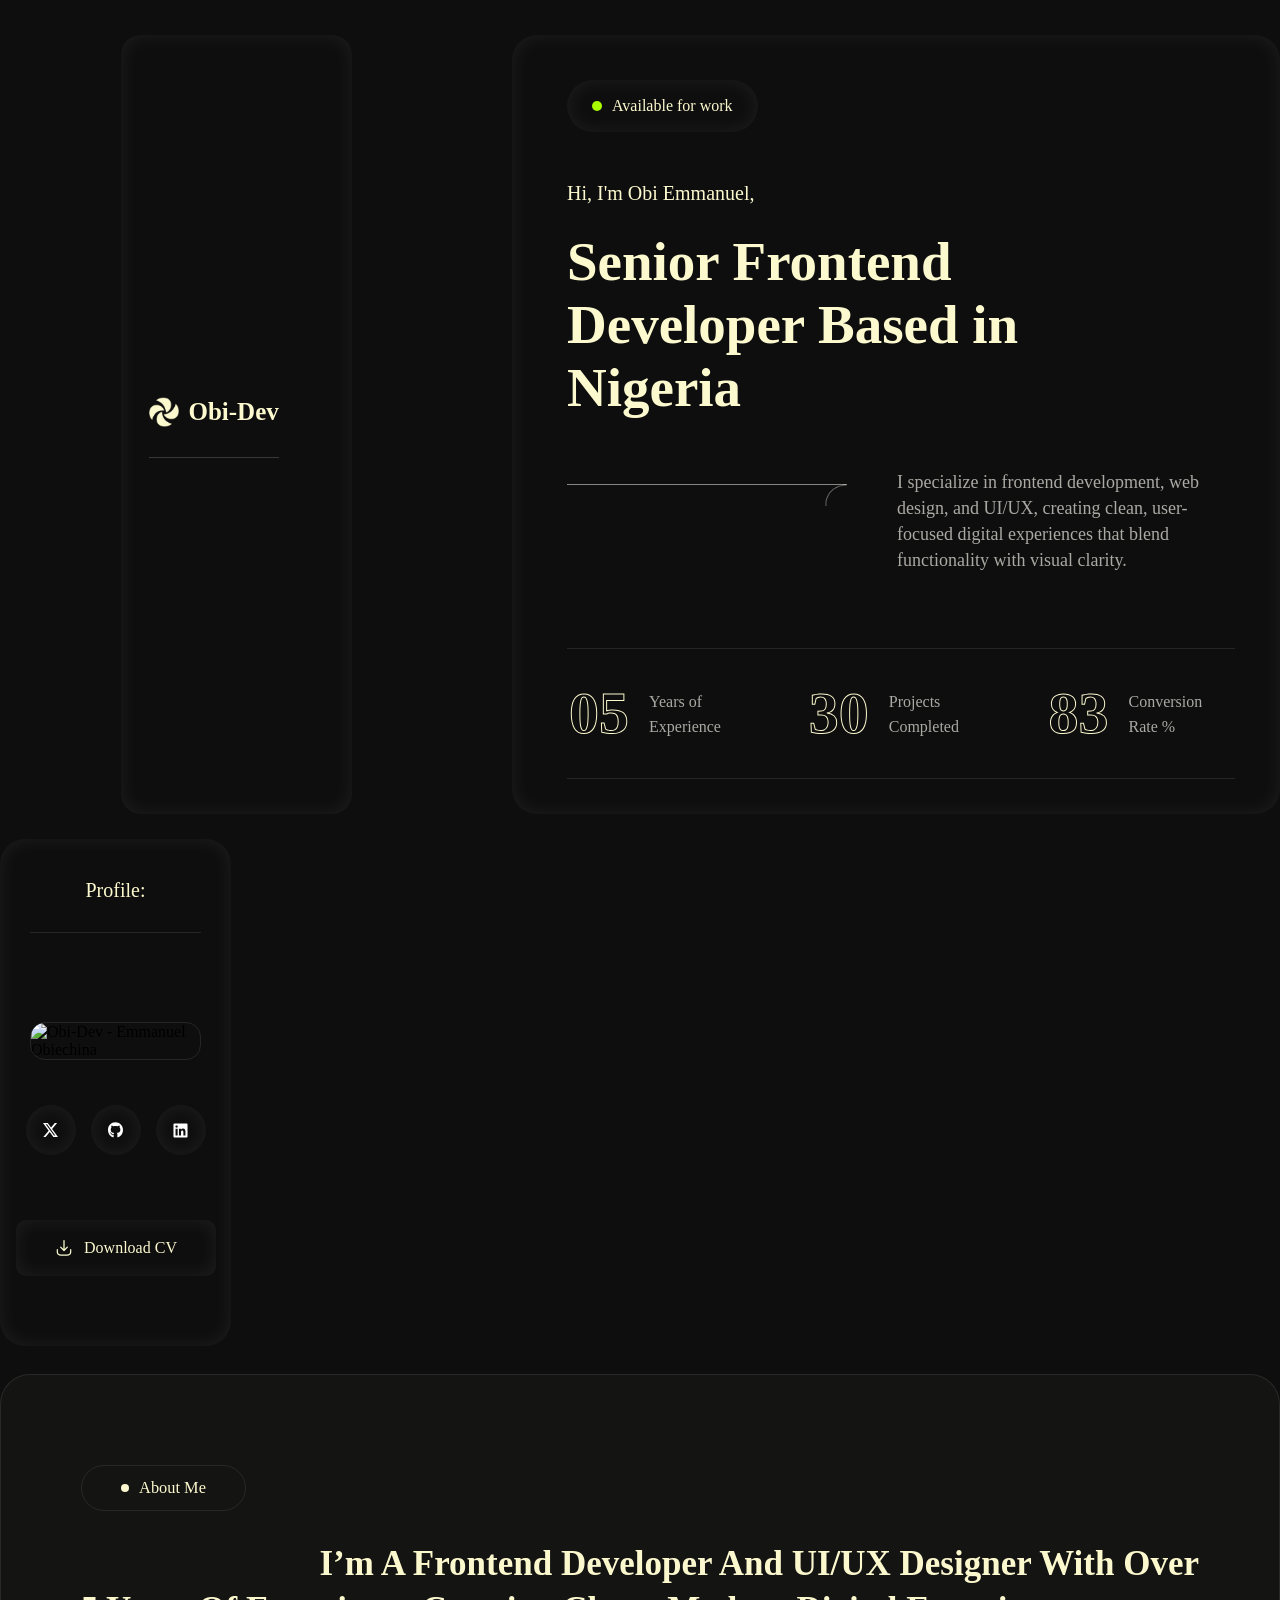
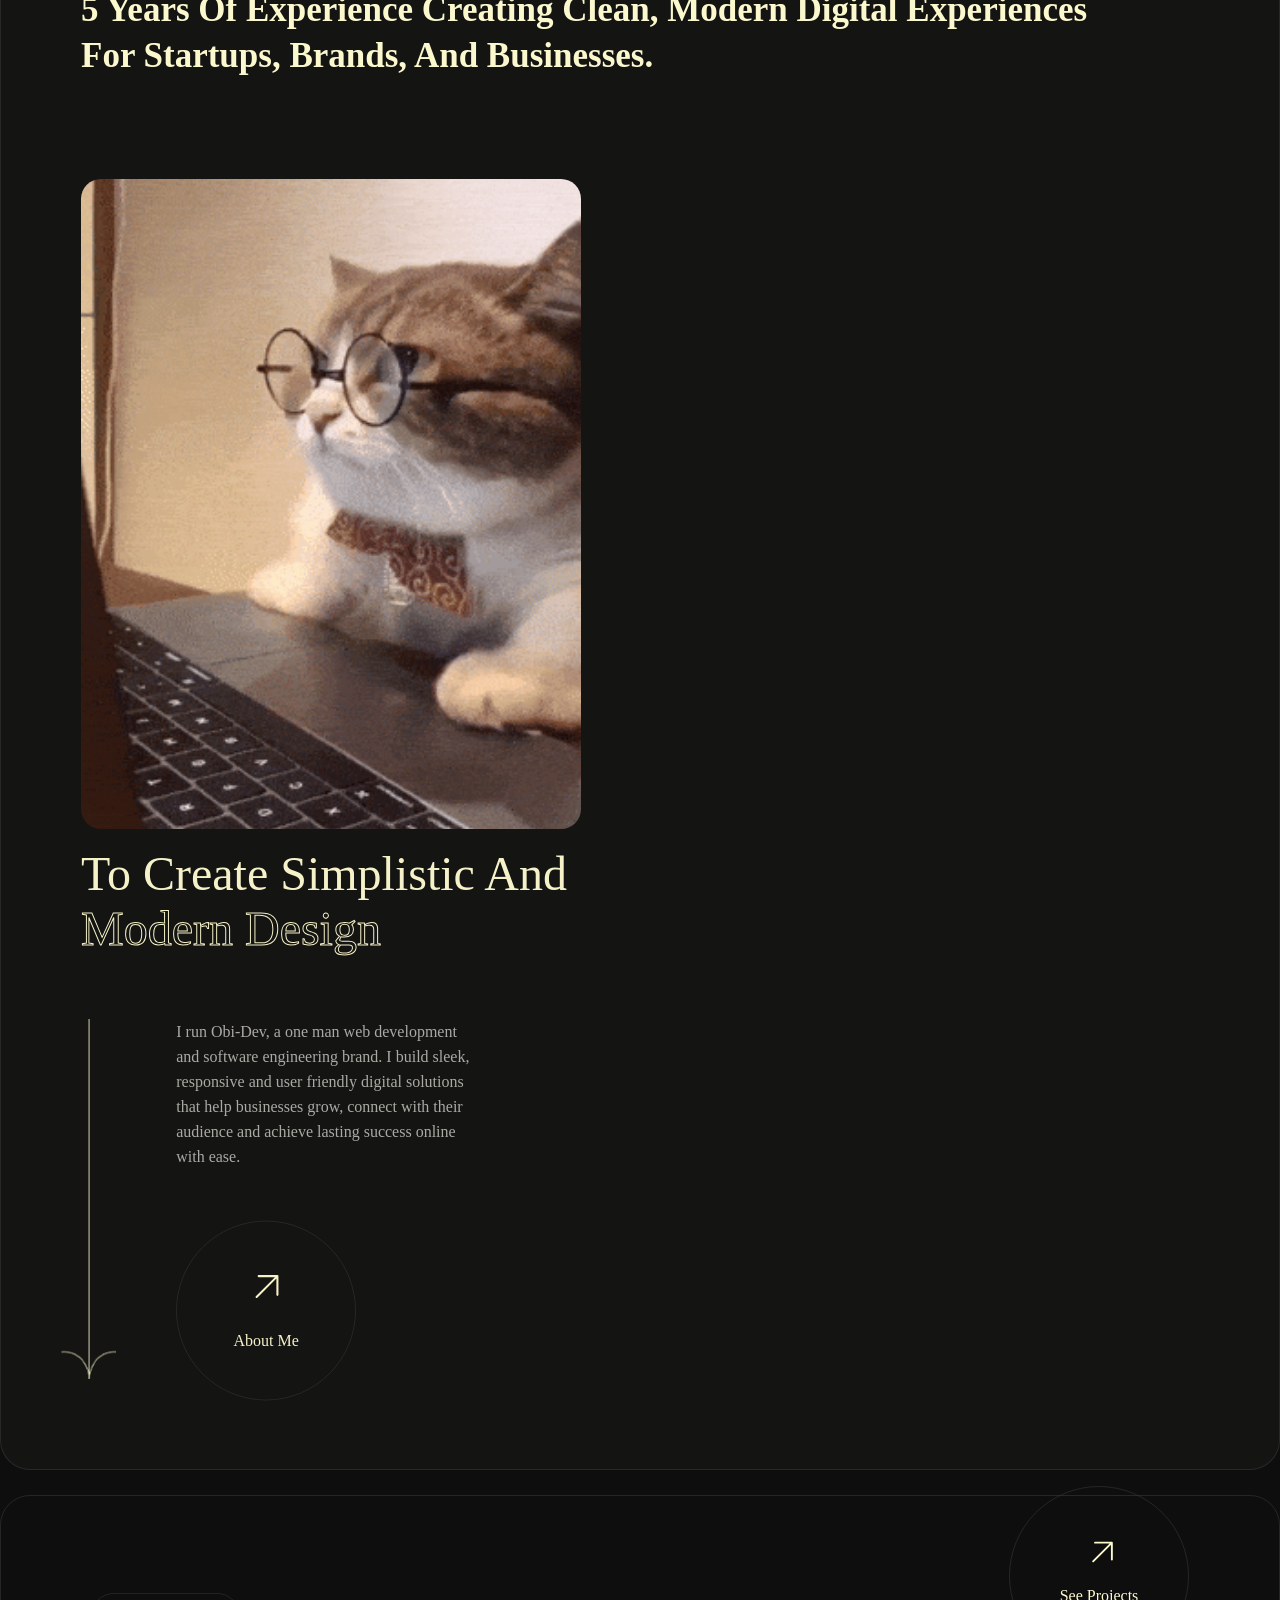
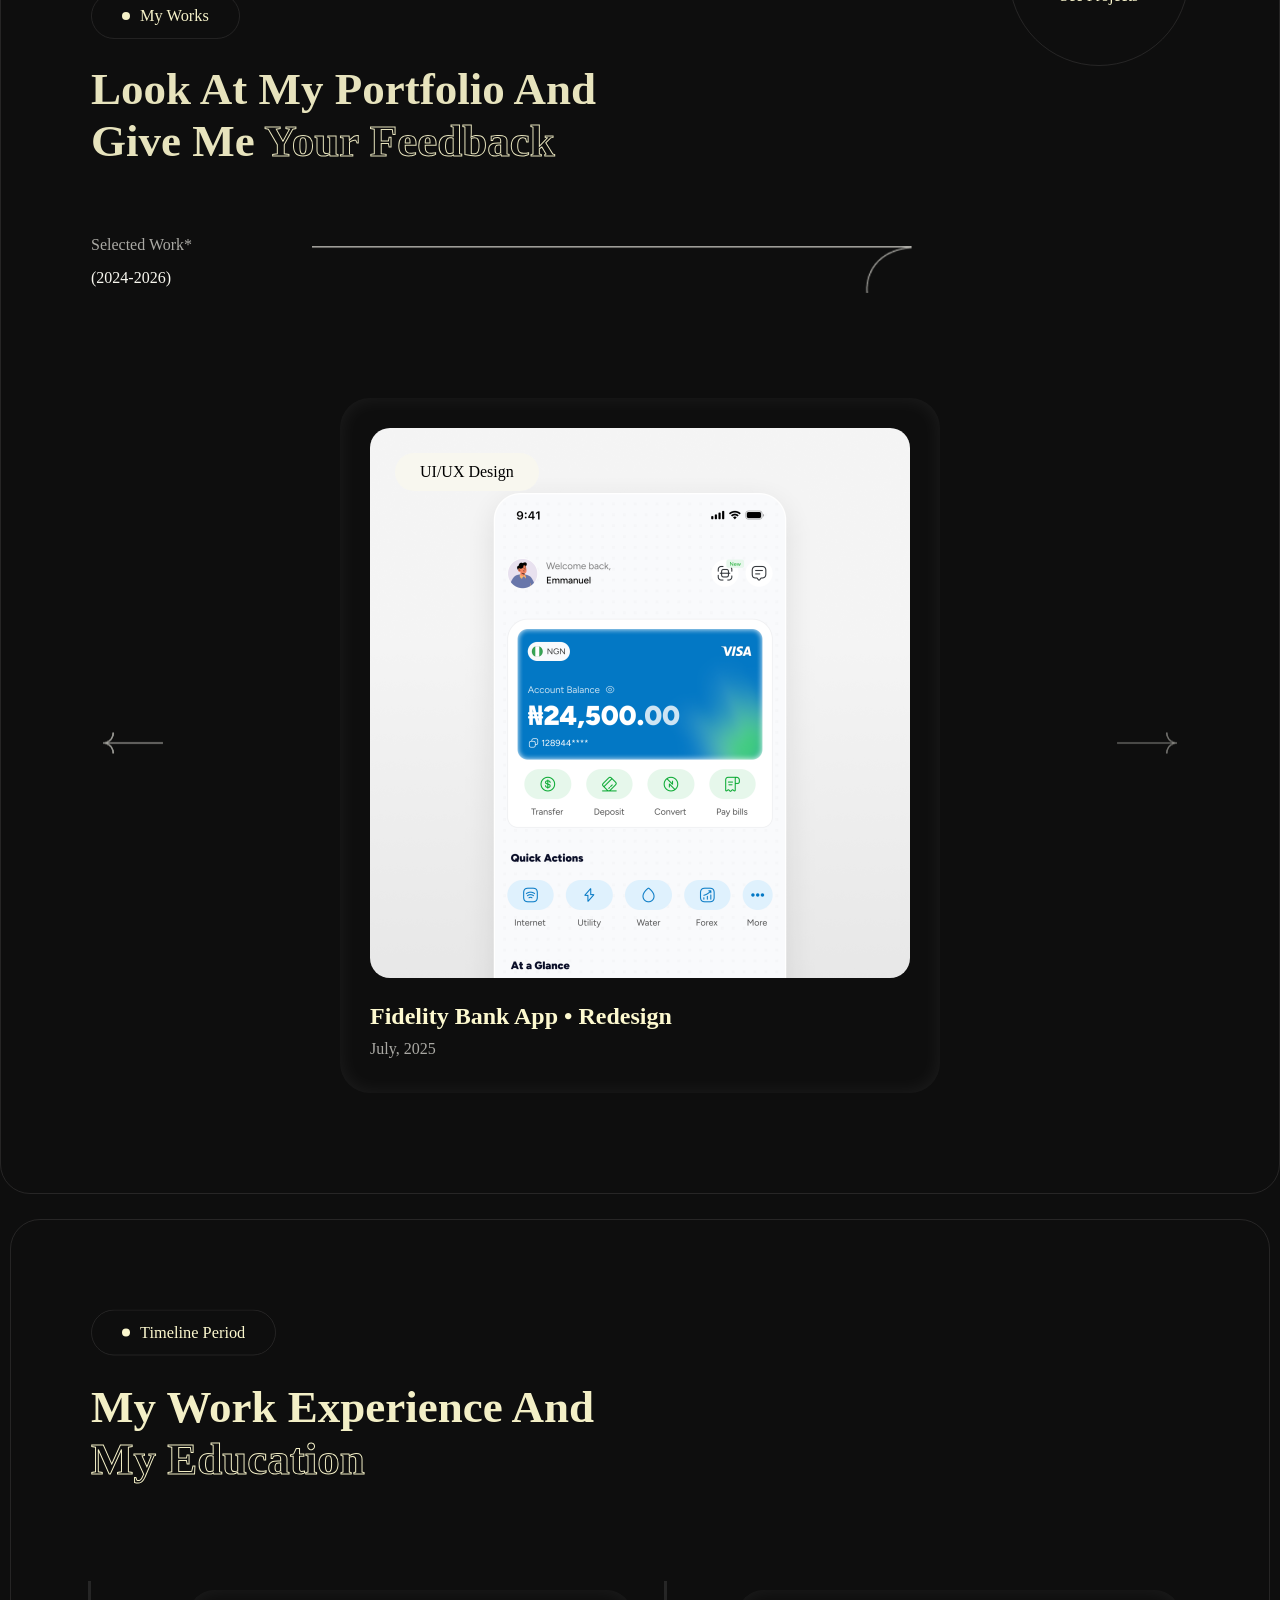
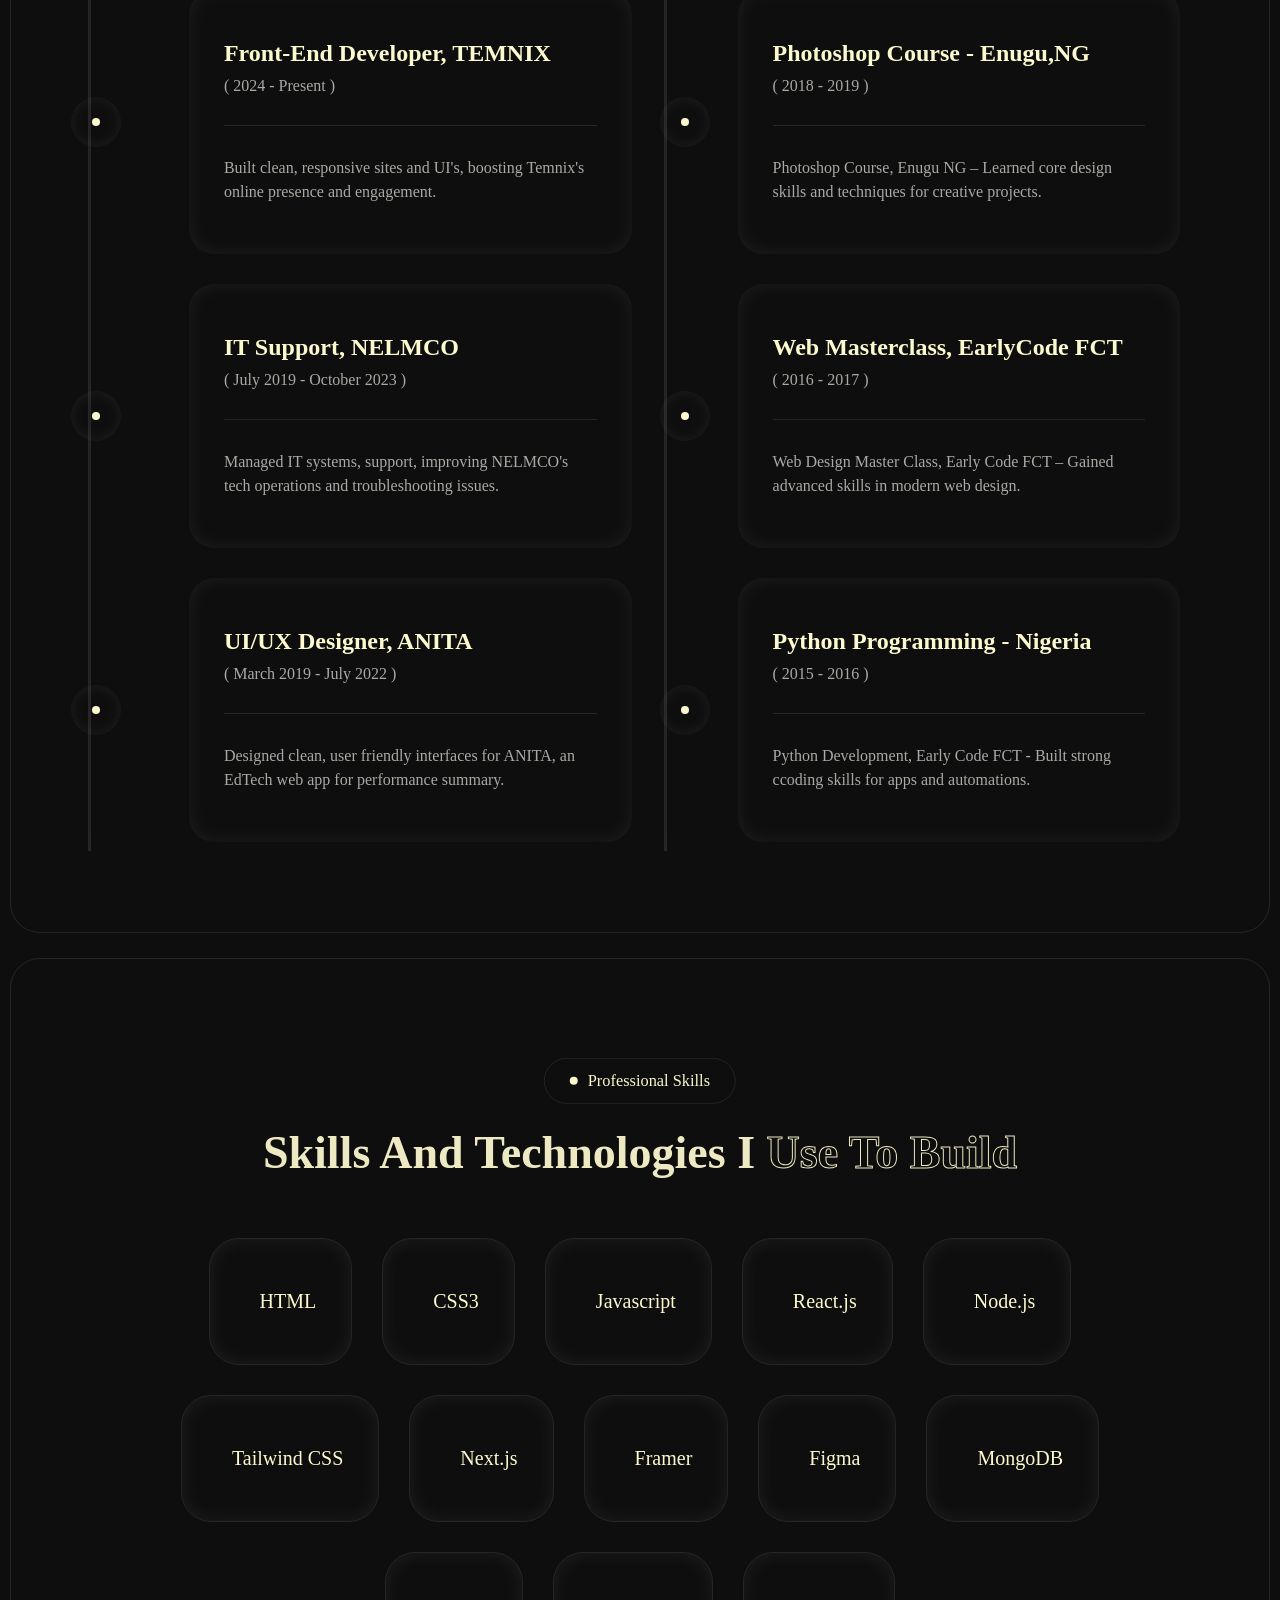
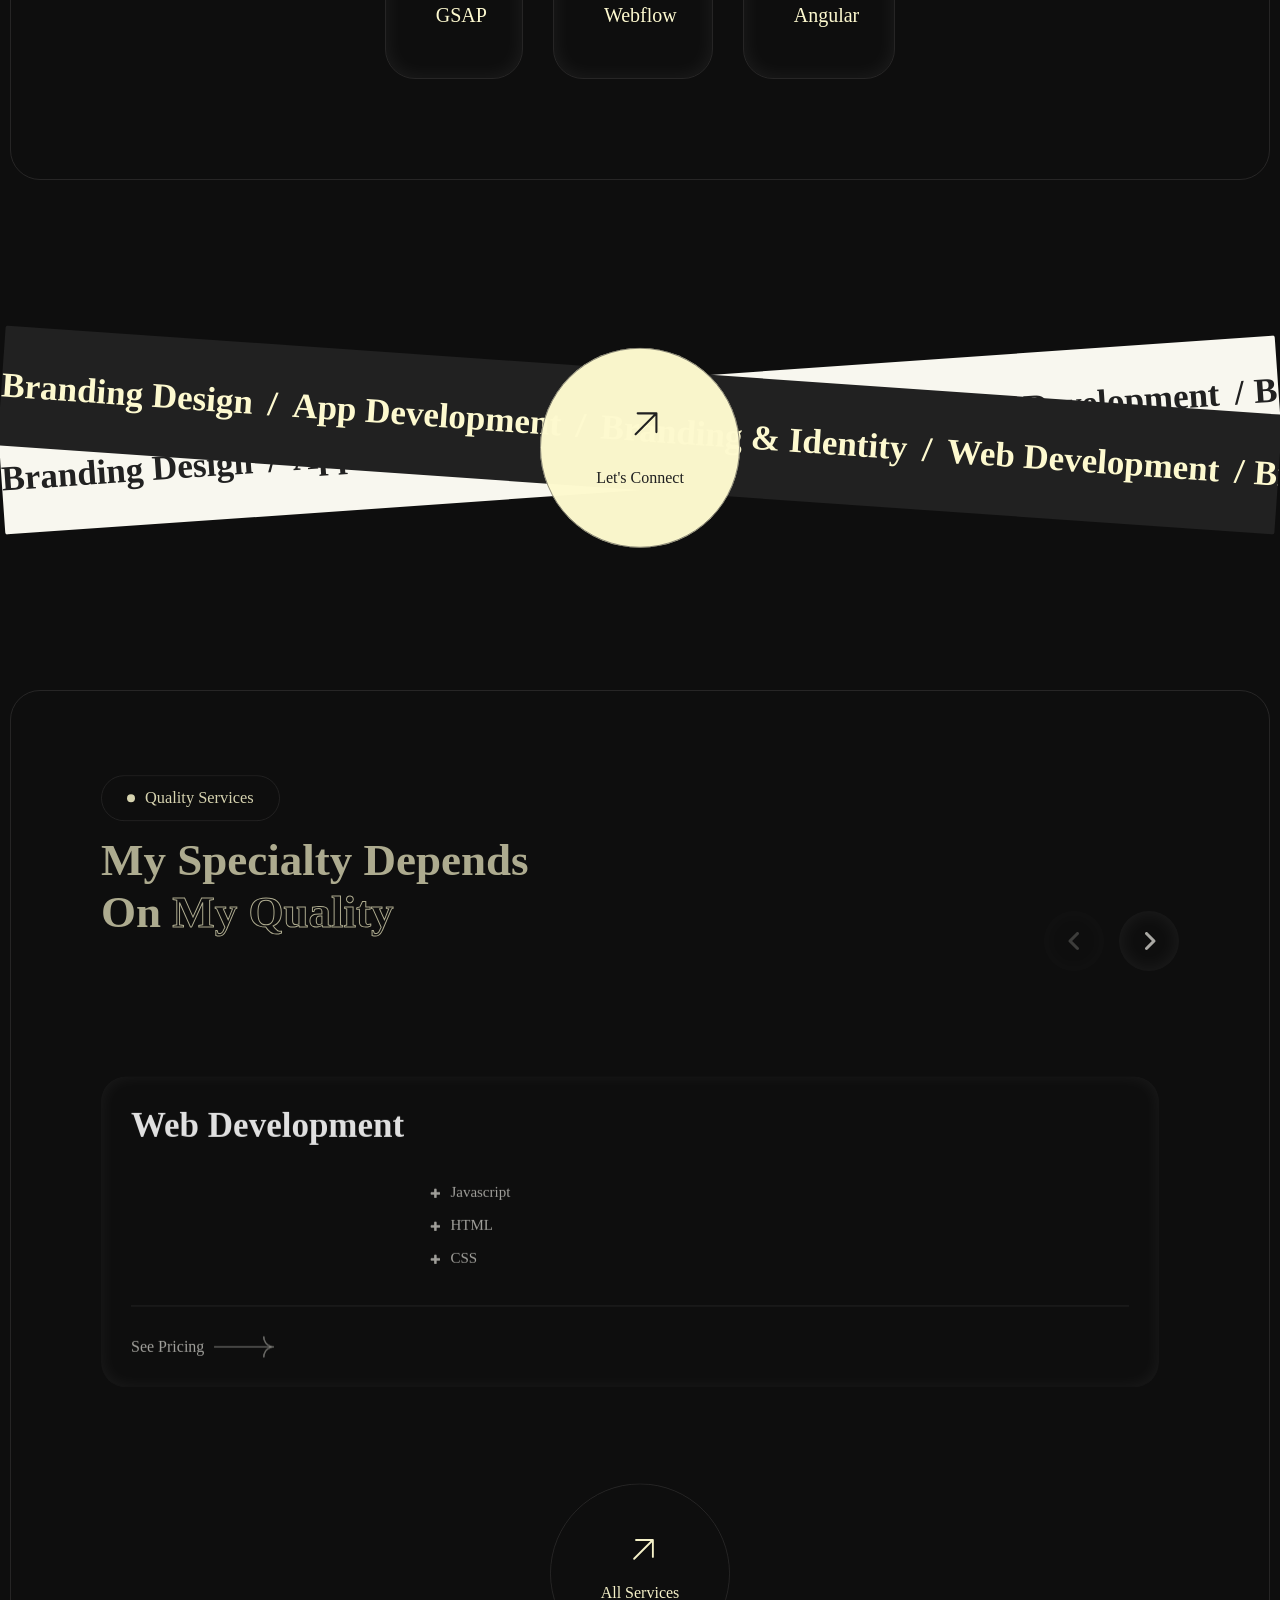
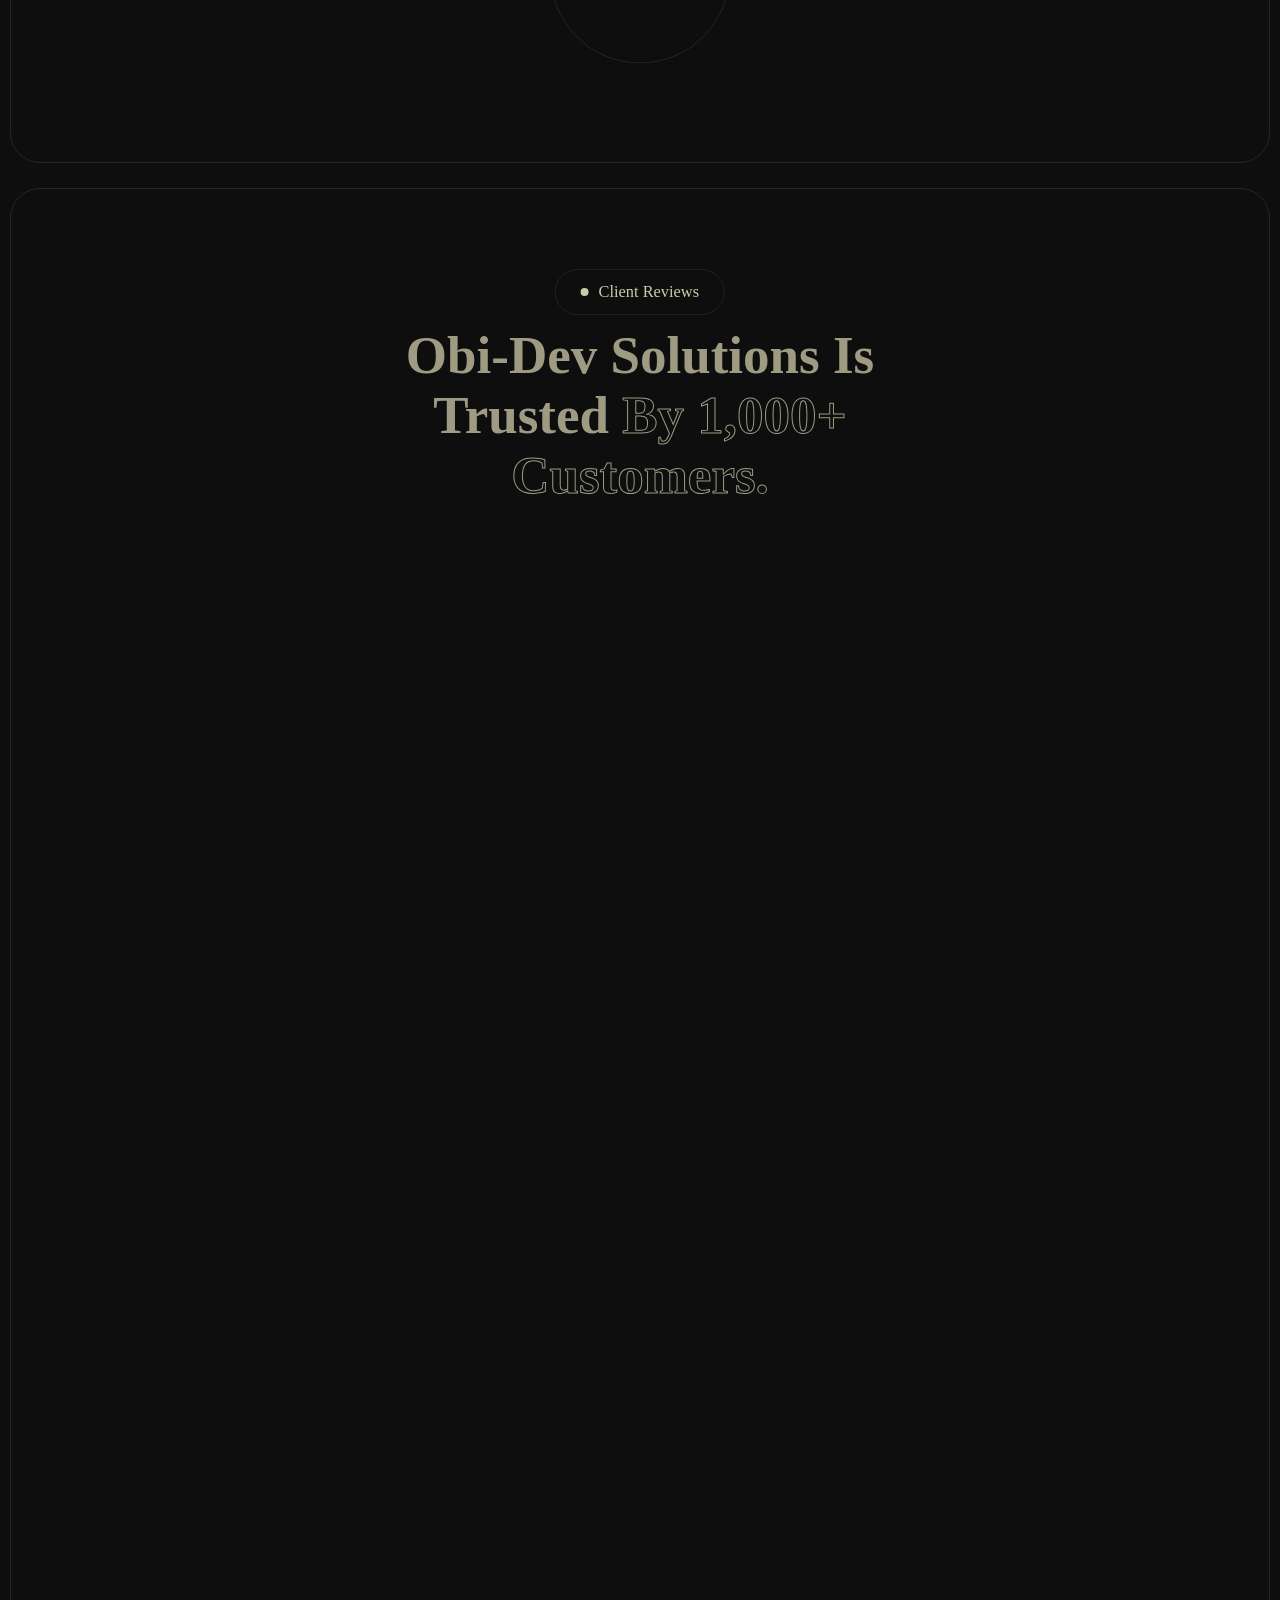
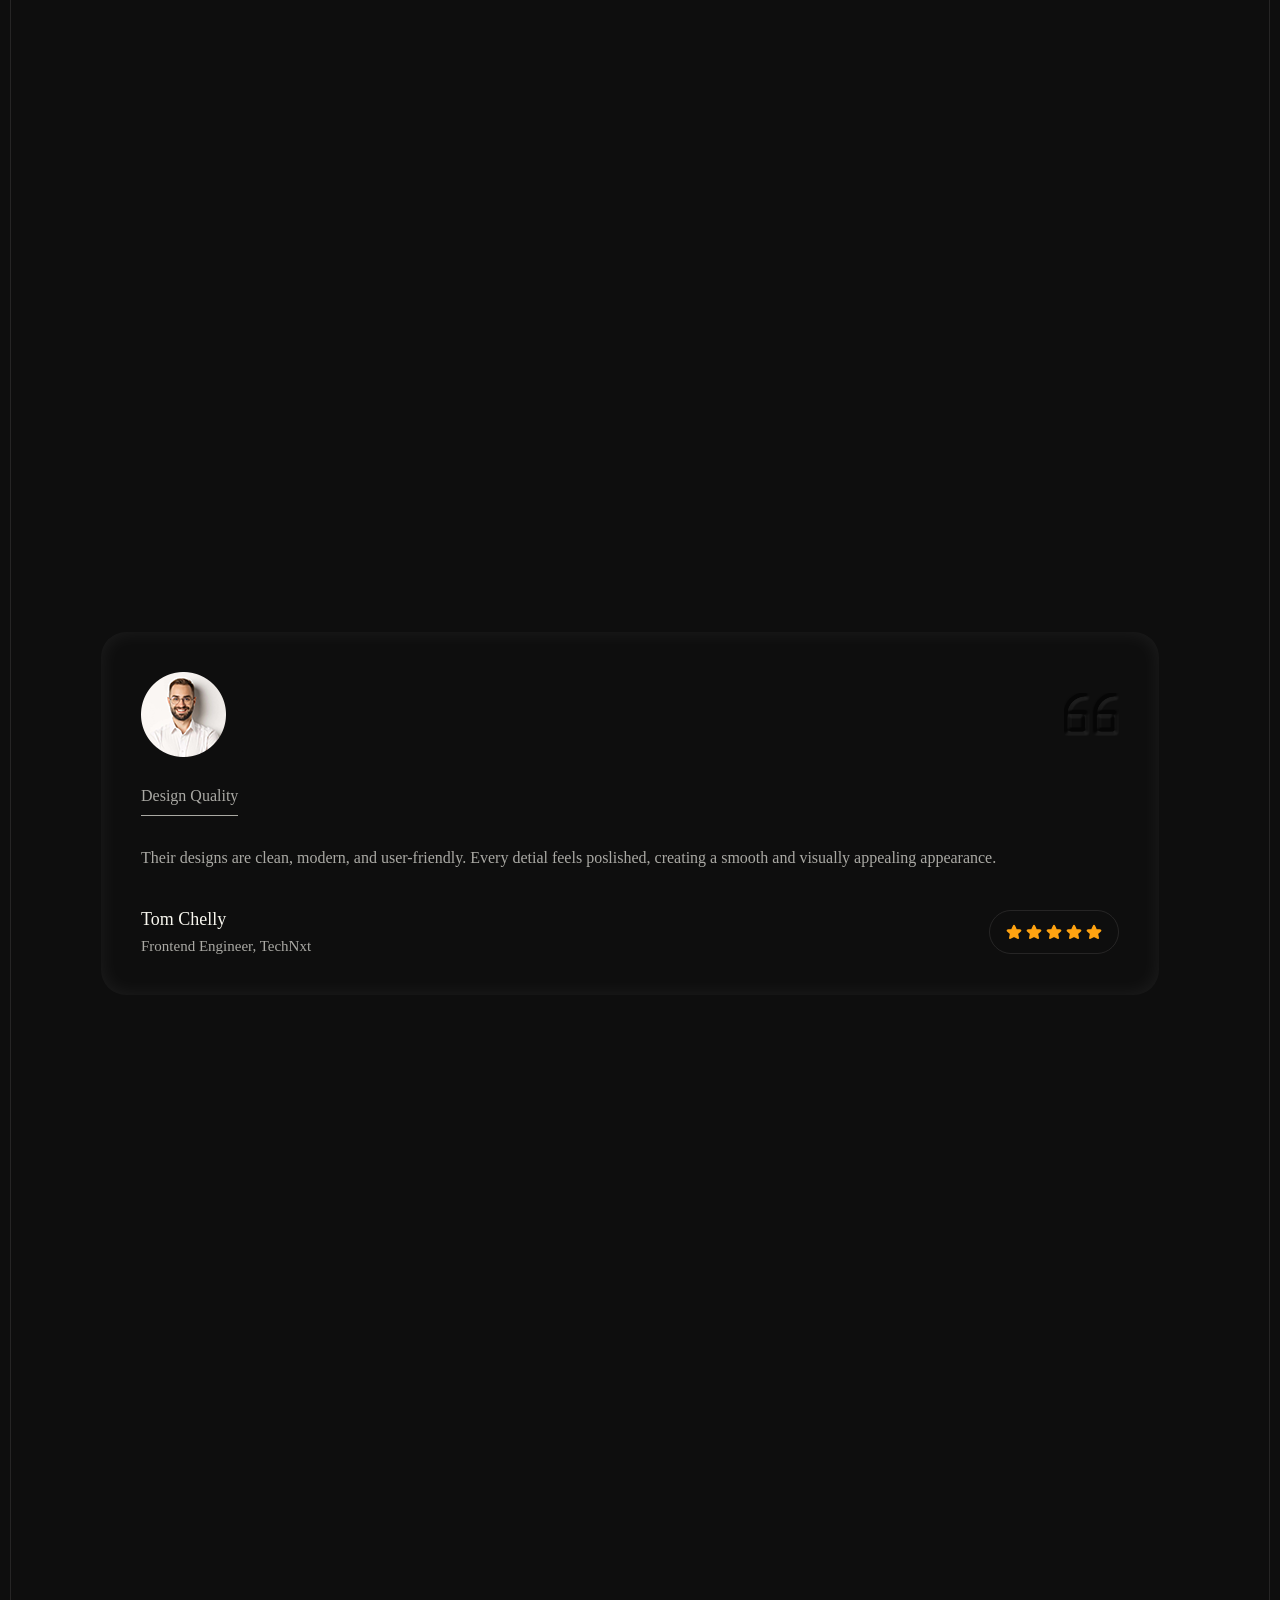
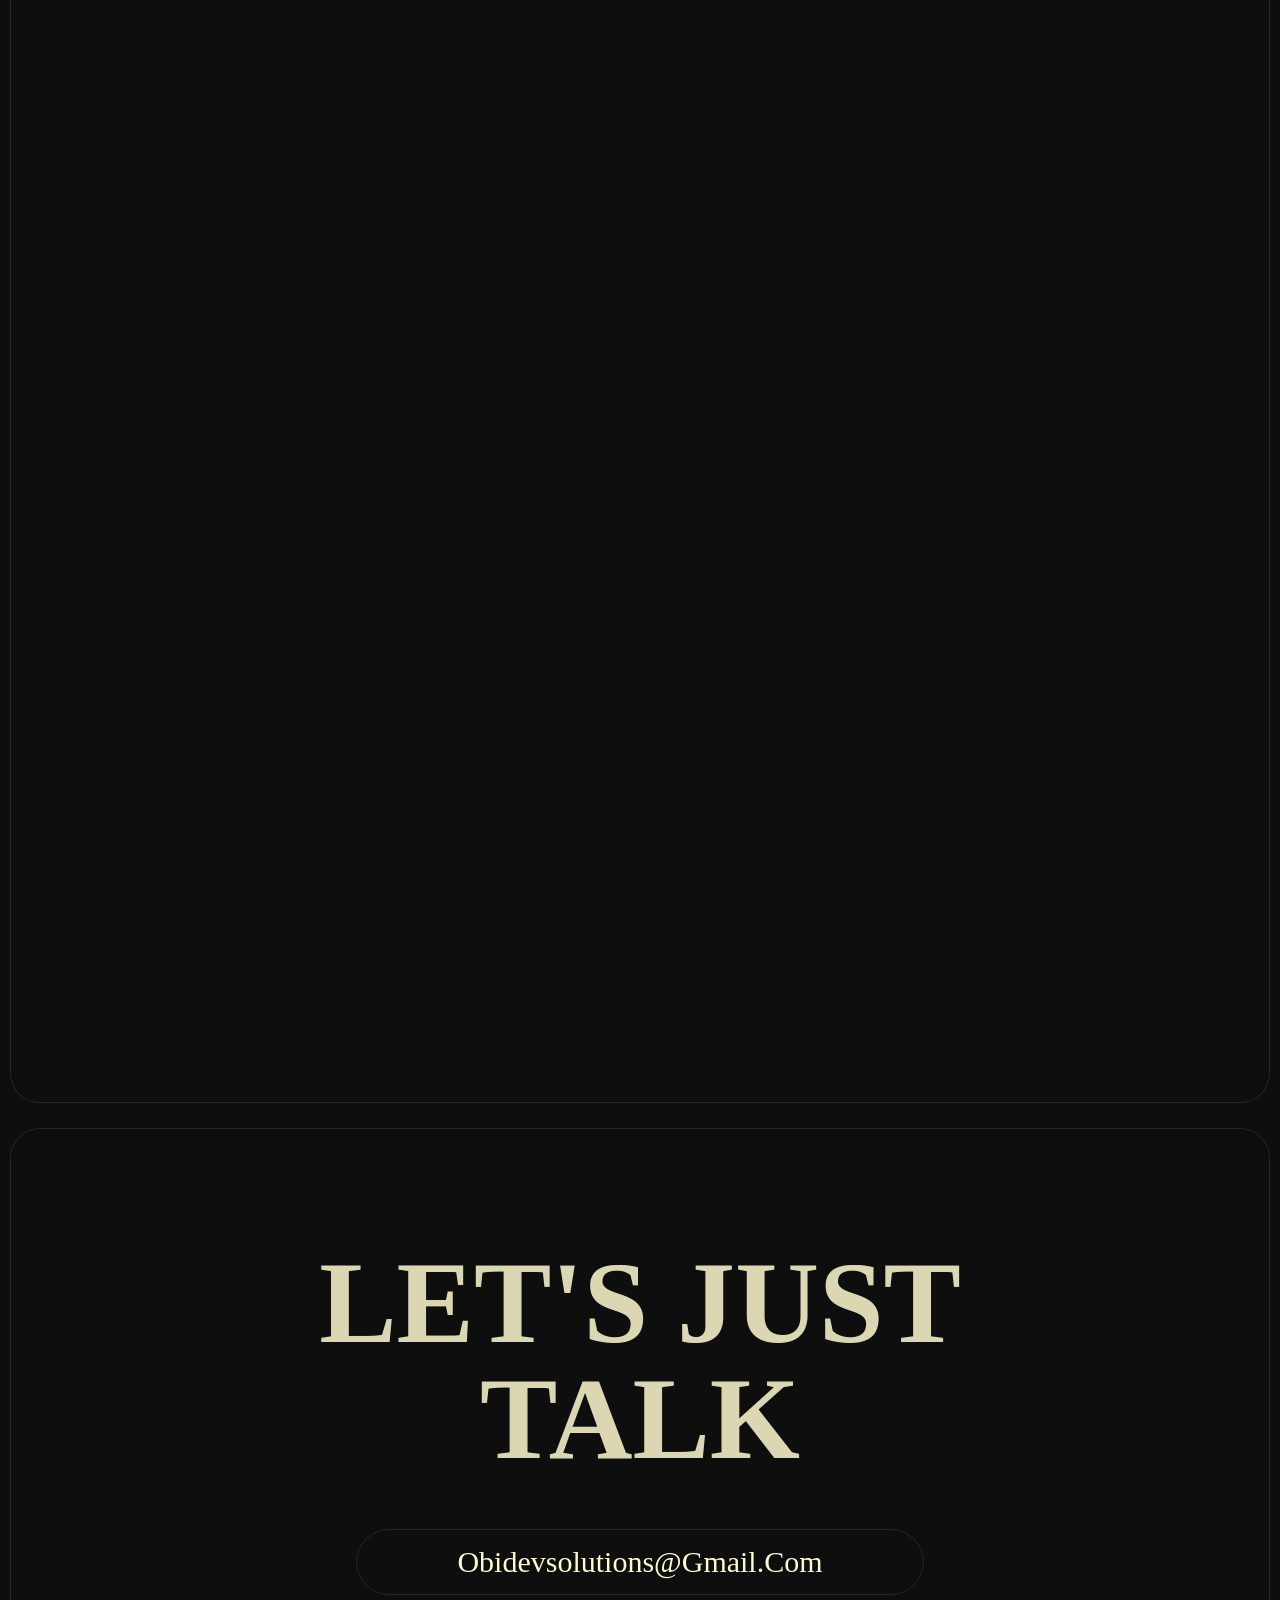
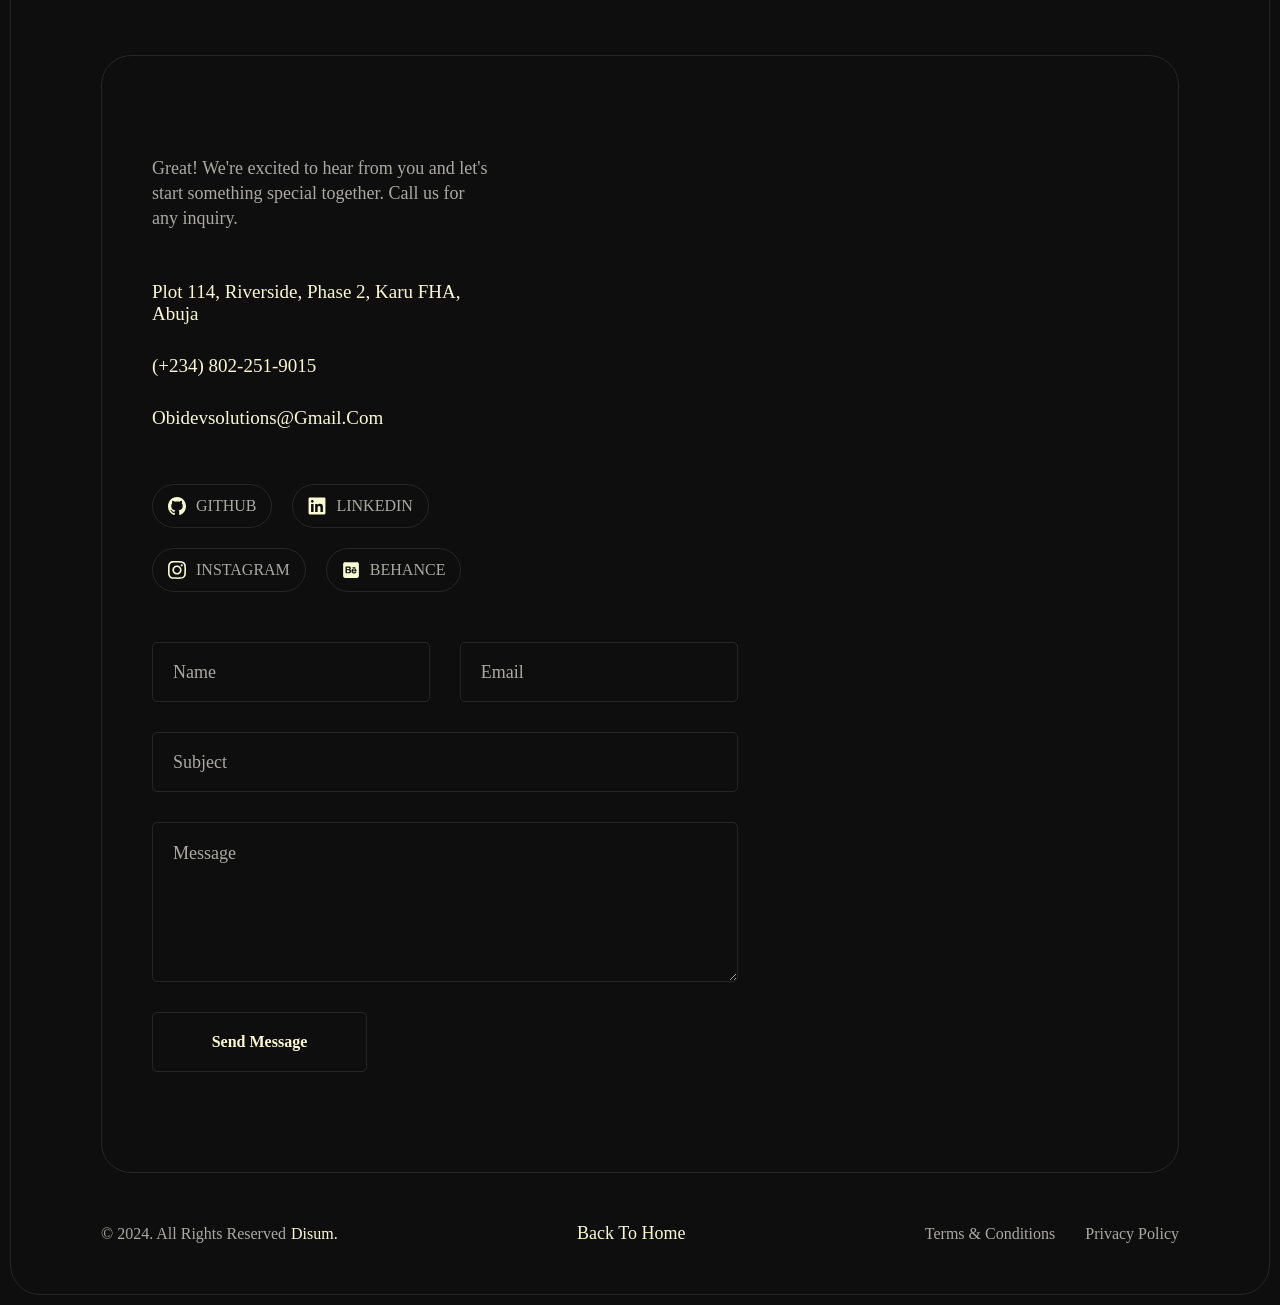
==== Obi-Dev/index.html @ 6cab73e6 "optimized seo, meta descriptions and keywords" ====
<!DOCTYPE html>
<html lang="en">

<head>
    <meta charset="UTF-8">
    <meta name="viewport" content="width=device-width, initial-scale=1.0">
    <title>ObiDev | Home</title>
    <meta name="description" content="ObiDev is a leading web development and software engineering brand, specializing in creating sleek, responsive, and user-friendly digital solutions that help businesses grow, connect with their audience, and achieve lasting success online.">
    <meta name="keywords" content="Obi-Dev, Obi Emmanuel, Frontend Developer, UI/UX Designer, Web Design, Software Engineering, Digital Solutions, Responsive Design, User-Friendly Interfaces, Business Growth, Online Success">
    <link href="https://fonts.cdnfonts.com/css/campton" rel="stylesheet">
    <link href="https://fonts.cdnfonts.com/css/satoshi" rel="stylesheet">
    <link rel="stylesheet" href="css/style.css">
    <link rel="stylesheet" href="media-queries/style-query.css">
    <!-- <link rel="stylesheet" href="media-queries/style-query.css"> -->
    <link rel="icon" href="/img/obidev-logo.png" type="icon">
</head>

<body id="home">
    <!-- <div class="preloader" id="preloader">
        <span></span>
        <h1>OBI-DEV</h1>
    </div> -->

    <!-- <div class="web-info">
        <img src="icons/Working from anywhere-cuate (2).svg" alt="">
        <h2>Hello 👋, this site will soon be available on desktop.</h2>
        <h3>Please view this website on a mobile device.</h3>
    </div> -->

    <div class="main">

        <div class="hero about">

            <div id="nav-spacer"></div>
            <div class="menu-bar" id="site-nav">
                <div class="logo" onclick="location.href='#home'">
                    <img src="img/thumbnail.png" alt="">
                    <h2>Obi-Dev</h2>
                </div>
                <div class="links">
                    <span>
                        <i></i>
                        <a href="#home">Home</a>
                    </span>
                    <span>
                        <i></i>
                        <a href="#about">About Me</a>
                    </span>
                    <span>
                        <i></i>
                        <a href="#resume">Resume</a>
                    </span>
                    <span>
                        <i></i>
                        <a href="#stack">Stack</a>
                    </span>
                    <span>
                        <i></i>
                        <a href="#services">Services</a>
                    </span>
                    <span>
                        <i></i>
                        <a href="#portfolio">Projects</a>
                    </span>
                    <span>
                        <i></i>
                        <a href="#client">Client</a>
                    </span>
                    <span>
                        <i></i>
                        <a href="#insight">Insight</a>
                    </span>
                    <span>
                        <i></i>
                        <a href="#contact">Contact Us</a>
                    </span>
                </div>

                <div class="menu-btn" id="menubtn">
                    <img src="icons/menu-duo-lg-svgrepo-com (1).svg" alt="">
                </div>
                <div class="phone-menu" id="phonemenu">
                    <div class="links2">
                        <span class="linkx" onclick="location.href='#home'">
                            <i></i>
                            <a href="#home">Home</a>
                        </span>
                        <span class="linkx" onclick="location.href='#about'">
                            <i></i>
                            <a href="#about">About Me</a>
                        </span>
                        <span class="linkx" onclick="location.href='#resume'">
                            <i></i>
                            <a href="#resume">Resume</a>
                        </span>
                        <span class="linkx" onclick="location.href='#stack'">
                            <i></i>
                            <a href="#stack">Stack</a>
                        </span>
                        <span class="linkx" onclick="location.href='#portfolio'">
                            <i></i>
                            <a href="#portfolio">Projects</a>
                        </span>
                        <span class="linkx" onclick="location.href='#services'">
                            <i></i>
                            <a href="#services">Services</a>
                        </span>
                        <span class="linkx" onclick="location.href='#client'">
                            <i></i>
                            <a href="#client">Client</a>
                        </span>
                        <span class="linkx" onclick="location.href='#insight'">
                            <i></i>
                            <a href="#insight">Insight</a>
                        </span>
                        <span class="linkx" onclick="location.href='#contact'">
                            <i></i>
                            <a href="#contact">Contact Us</a>
                        </span>
                    </div>
                </div>
            </div>

            <div class="about-me">
                <div class="available"><i></i> Available for work</div>

                <h3>Hi, I'm Obi Emmanuel,</h3>
                <h2>Senior Frontend Developer Based in Nigeria</h2>
                <span class="arrow">
                    <img src="img/half-arrow.png" alt="">
                    <p>I specialize in frontend development, web design, and UI/UX, creating clean, user-focused digital
                        experiences that blend functionality with visual clarity.</p>
                </span>

                <div class="stats">
                    <span>
                        <h4>05</h4>
                        <p>Years of Experience</p>
                    </span>
                    <span>
                        <h4>30</h4>
                        <p>Projects Completed</p>
                    </span>
                    <span>
                        <h4>83</h4>
                        <p>Conversion Rate %</p>
                    </span>
                </div>
            </div>
            <div class="profile">
                <h3>Profile:</h3>

                <div class="image">
                    <img src="img/portfolio photo.jpg" alt="Obi-Dev - Emmanuel Obiechina">
                </div>
                <h4>obidevsolutions@gmail.com, Based in Nigeria</h4>

                <div class="icons">
                    <span><img src="icons/x-social-media-black-icon.svg" alt="" style="filter: invert(0);"></span>
                    <span><img src="icons/github.svg" alt=""></span>
                    <span><img src="icons/linkedin-svgrepo-com (1).svg" alt=""></span>
                </div>

                <a href="img/Emmanuel ObiechinaCV(Updated -1)_093117.docx"
                    download="Emmanuel-Obiechina-CV.pdf"><button><img src="./icons/download-svgrepo-com.svg"
                            alt="">Download CV</button></a>
            </div>
        </div>

        <div class="about-section" id="about">
            <div class="header">
                <span>
                    <i></i>
                    <h3>About Me</h3>
                </span>

                <div class="lil-info">

                    <h2>I’m A Frontend Developer And UI/UX Designer With Over</h2>
                    <h2>5 Years Of Experience Creating Clean, Modern Digital Experiences For Startups, Brands, And
                        Businesses.</h2>
                </div>
            </div>

            <div class="more-info">
                <div class="image">
                    <img src="img/giphy-downsized-medium.gif" alt="">
                </div>

                <div class="info">
                    <h2>To Create Simplistic And <span>Modern Design</span></h2>
                    <div class="about-content">
                        <img src="img/arrow-down.png" alt="">
                        <div>
                            <p>I run Obi-Dev, a one man web development and software engineering brand. I build sleek,
                                responsive and user friendly digital solutions that help businesses grow, connect with
                                their audience and achieve lasting success online with ease.</p>
                            <div class="btn">
                                <button>
                                    <svg width="50px" height="50px" viewBox="0 0 24 24" fill="currentColor"
                                        stroke="currentColor" xmlns="http://www.w3.org/2000/svg">
                                        <path d="M7 17L17 7M17 7H8M17 7V16" stroke-width="1" stroke-linecap="round"
                                            stroke-linejoin="round" />
                                    </svg>About Me </button><span></span>
                            </div>
                        </div>
                    </div>
                </div>
            </div>
        </div>

        <div class="portfolio" id="portfolio">
            <div class="header">
                <span>
                    <i></i>
                    <h3>My Works</h3>
                </span>

                <h2>Look At My Portfolio And Give Me <span>Your Feedback</span></h2>
                <div class="head">
                    <span>
                        <p>Selected Work*</p>
                        <p>(2024-2026)</p>
                    </span>

                    <img src="img/half-arrow.png" alt="">

                    <div class="connect-btn">
                        <button onclick="window.location.href='/projects.html'">
                            <svg width="50px" height="50px" viewBox="0 0 24 24" fill="currentColor"
                                stroke="currentColor" xmlns="http://www.w3.org/2000/svg">
                                <path d="M7 17L17 7M17 7H8M17 7V16" stroke-width="1" stroke-linecap="round"
                                    stroke-linejoin="round" />
                            </svg>See Projects</button>
                        <span></span>
                    </div>
                </div>
            </div>

            <div class="work-carousel">

                <div class="slider">
                    <div class="slides-one">
                        <div class="slide-one">
                            <div class="image">
                                <span>UI/UX Design</span>
                                <img src="img/mockup portfolio.png" alt="">
                            </div>
                            <div class="name">
                                <h3 onclick="window.location.href='/project-details.html?id=fidelityapp'">Fidelity Bank App • Redesign</h3>
                                <p>July, 2025</p>
                            </div>
                        </div>
                        <div class="slide-one">
                            <div class="image">
                                <span>Design Kit</span>
                                <img src="img/govote - mockup.png" alt="">
                            </div>
                            <div class="name">
                                <h3 onclick="window.location.href='/project-details.html?id=govote'">GoVote • Student Voting</h3>
                                <p>March, 2023</p>
                            </div>
                        </div>
                        <div class="slide-one">
                            <div class="image">
                                <span>Design Kit</span>
                                <img src="img/azwedo-l-lc-BDbuwiZi0fA-unsplash.jpg" alt="">
                            </div>
                            <div class="name">
                                <h3 onclick="window.location.href='/project-details.html'">Prodigee - Exam Prep</h3>
                                <p>October, 2024</p>
                            </div>
                        </div>
                        <div class="slide-one">
                            <div class="image">
                                <span>Design Kit</span>
                                <img src="img/iPhone 15 Mockup, Perspective.png" alt="">
                            </div>
                            <div class="name">
                                <h3 onclick="window.location.href='/project-details.html'">G-Unique - Online Store</h3>
                                <p>July, 2024</p>
                            </div>
                        </div>
                        <!-- <div class="slide">2</div>
                    <div class="slide">3</div>
                    <div class="slide">4</div> -->
                    </div>
                </div>
                <div class="controls">
                    <button class="btn prev"><img src="img/left-arrow.png" alt=""></button>
                    <button class="btn next"><img src="img/right-arrow.png" alt=""></button>
                </div>
            </div>
        </div>

        <div class="resume" id="resume">
            <div class="header">
                <span>
                    <i></i>
                    <h3>Timeline Period</h3>
                </span>

                <h2>My Work Experience And <span>My Education</span></h2>
            </div>

            <div class="timeline">

                <span class="line"></span>
                <span class="line"></span>

                <span style="margin-right: 40px;" class="space"><i></i></span>

                <div class="content">
                    <div class="head">
                        <h3>Front-End Developer, TEMNIX</h3>
                        <p class="date">( 2024 - Present )</p>
                    </div>
                    <p>Built clean, responsive sites and UI's, boosting Temnix's online presence and engagement.</p>
                </div>
                <span><i></i></span>

                <div class="content">
                    <div class="head">
                        <h3>Photoshop Course - Enugu,NG</h3>
                        <p class="date">( 2018 - 2019 )</p>
                    </div>
                    <p>Photoshop Course, Enugu NG – Learned core design skills and techniques for creative projects.</p>
                </div>

                <span style="margin-right: 40px;" class="space"><i></i></span>

                <div class="content">
                    <div class="head">
                        <h3>IT Support, NELMCO</h3>
                        <p class="date">( July 2019 - October 2023 )</p>
                    </div>
                    <p>Managed IT systems, support, improving NELMCO's tech operations and troubleshooting issues.</p>
                </div>
                <span><i></i></span>

                <div class="content">
                    <div class="head">
                        <h3>Web Masterclass, EarlyCode FCT</h3>
                        <p class="date">( 2016 - 2017 )</p>
                    </div>
                    <p>Web Design Master Class, Early Code FCT – Gained advanced skills in modern web design.</p>
                </div>

                <span style="margin-right: 40px;" class="space"><i></i></span>

                <div class="content hide">
                    <div class="head">
                        <h3>UI/UX Designer, ANITA</h3>
                        <p class="date">( March 2019 - July 2022 )</p>
                    </div>
                    <p>Designed clean, user friendly interfaces for ANITA, an EdTech web app for performance summary.
                    </p>
                </div>
                <span><i></i></span>

                <div class="content hide">
                    <div class="head">
                        <h3>Python Programming - Nigeria</h3>
                        <p class="date">( 2015 - 2016 )</p>
                    </div>
                    <p>Python Development, Early Code FCT - Built strong ccoding skills for apps and automations.</p>
                </div>

            </div>
        </div>

        <div class="stack" id="stack">
            <div class="header">
                <span>
                    <i></i>
                    <h3>Professional Skills</h3>
                </span>

                <h2>Skills And Technologies I <span>Use To Build</span></h2>
            </div>


            <div class="skill-set">
                <span class="base">
                    <img src="/icons/html-5-svgrepo-com.svg" alt="">
                    <p>HTML</p>
                </span>
                <span class="base">
                    <img src="/icons/css-3-svgrepo-com.svg" alt="">
                    <p>CSS3</p>
                </span>
                <span class="base">
                    <img src="/icons/js-svgrepo-com.svg" alt="">
                    <p>Javascript</p>
                </span>
                <span class="base">
                    <img src="/icons/react-svgrepo-com.svg" alt="">
                    <p>React.js</p>
                </span>
                <span class="base">
                    <img src="/icons/nodejs-icon-svgrepo-com.svg" alt="">
                    <p>Node.js</p>
                </span>
                <span class="base">
                    <img src="/icons/tailwind-svgrepo-com.svg" alt="">
                    <p>Tailwind CSS</p>
                </span>
                <span class="base">
                    <img src="/icons/nextjs-icon-svgrepo-com.svg" alt="">
                    <p>Next.js</p>
                </span>
                <span class="base">
                    <img src="/icons/framer-svgrepo-com.svg" alt="">
                    <p>Framer</p>
                </span>
                <span class="base">
                    <img src="/icons/figma-svgrepo-com.svg" alt="">
                    <p>Figma</p>
                </span>
                <span class="base">
                    <img src="/icons/mongo-svgrepo-com.svg" alt="">
                    <p>MongoDB</p>
                </span>
                <span class="base">
                    <img src="/img/tweenmax.png.cf27916e926fbb328ff214f66b4c8429.png" alt="">
                    <p>GSAP</p>
                </span>
                <span class="base">
                    <img src="/img/6537dd99b31a4486362403.png" alt="">
                    <p>Webflow</p>
                </span>
                <span class="base">
                    <img src="/icons/angular-icon-svgrepo-com.svg" alt="">
                    <p>Angular</p>
                </span>
            </div>
        </div>

        <div class="lets-connect">
            <div class="slanted-text">
                <div class="carousel">
                    <div class="slide">
                        <p>Branding Design</p>
                        <p>/</p>
                        <p>App Development</p>
                        <p>/</p>
                        <p>Branding & Identity</p>
                        <p>/</p>
                        <p>Web Development</p>
                        <p>/</p>
                    </div>
                    <div class="slide">
                        <p>Branding Design</p>
                        <p>/</p>
                        <p>App Development</p>
                        <p>/</p>
                        <p>Branding & Identity</p>
                        <p>/</p>
                        <p>Web Development</p>
                        <p>/</p>
                    </div>
                </div>
                <div class="carousel2">
                    <div class="slide">
                        <p>Branding Design</p>
                        <p>/</p>
                        <p>App Development</p>
                        <p>/</p>
                        <p>Branding & Identity</p>
                        <p>/</p>
                        <p>Web Development</p>
                        <p>/</p>
                    </div>
                    <div class="slide">
                        <p>Branding Design</p>
                        <p>/</p>
                        <p>App Development</p>
                        <p>/</p>
                        <p>Branding & Identity</p>
                        <p>/</p>
                        <p>Web Development</p>
                        <p>/</p>
                    </div>
                </div>
            </div>
            <div class="connect-btn">
                <button onclick="window.location.href='/projects.html'">
                    <svg width="50px" height="50px" viewBox="0 0 24 24" fill="currentColor" stroke="currentColor"
                        xmlns="http://www.w3.org/2000/svg">
                        <path d="M7 17L17 7M17 7H8M17 7V16" stroke-width="1" stroke-linecap="round"
                            stroke-linejoin="round" />
                    </svg>Let's Connect</button>
                <span></span>
            </div>
        </div>

        <div class="services" id="services" data-index="0">
            <div class="header">
                <span>
                    <i></i>
                    <h3>Quality Services</h3>
                </span>

                <div class="navigate">
                    <h2>My Specialty Depends On <span>My Quality</span></h2>
                    <div class="left-right">
                        <span id="prev-btn"><img src="icons/angle-left.svg" alt=""></span>
                        <span id="next-btn"><img src="icons/angle-right.svg" alt=""></span>
                    </div>
                </div>
            </div>

            <div class="carousel-wrapper">
                <div class="service-cards">
                    <div class="card">
                        <h3>Web Development</h3>
                        <div class="extras">
                            <p><img src="icons/plus-svgrepo-com.svg" alt="">Javascript</p>
                            <p><img src="icons/plus-svgrepo-com.svg" alt="">HTML</p>
                            <p><img src="icons/plus-svgrepo-com.svg" alt="">CSS</p>
                        </div>
                        <span>
                            <a href="services.html#pricing">See Pricing <img src="img/right-arrow.png" alt=""></a>
                        </span>
                    </div>
                    <div class="card">
                        <h3>UI/UX Mobile Design</h3>
                        <div class="extras">
                            <p><img src="icons/plus-svgrepo-com.svg" alt="">Figma</p>
                            <p><img src="icons/plus-svgrepo-com.svg" alt="">Sketch</p>
                            <p><img src="icons/plus-svgrepo-com.svg" alt="">Adobe XD</p>
                        </div>
                        <span>
                            <a href="services.html#pricing">See Pricing <img src="img/right-arrow.png" alt=""></a>
                        </span>
                    </div>
                    <div class="card">
                        <h3>Application Design</h3>
                        <div class="extras">
                            <p><img src="icons/plus-svgrepo-com.svg" alt="">Android Studio</p>
                            <p><img src="icons/plus-svgrepo-com.svg" alt="">Python</p>
                            <p><img src="icons/plus-svgrepo-com.svg" alt="">React</p>
                        </div>
                        <span>
                            <a href="services.html#pricing">See Pricing <img src="img/right-arrow.png" alt=""></a>
                        </span>
                    </div>
                    <div class="card">
                        <h3>SEO Optimization</h3>
                        <div class="extras">
                            <p><img src="icons/plus-svgrepo-com.svg" alt="">Google Analytics</p>
                            <p><img src="icons/plus-svgrepo-com.svg" alt="">Ahrefs</p>
                            <p><img src="icons/plus-svgrepo-com.svg" alt="">SEMrush</p>
                        </div>
                        <span>
                            <a href="#pricing">See Pricing <img src="img/right-arrow.png" alt=""></a>
                        </span>
                    </div>
                    <div class="card">
                        <h3>E-Commerce Setup</h3>
                        <div class="extras">
                            <p><img src="icons/plus-svgrepo-com.svg" alt="">Shopify</p>
                            <p><img src="icons/plus-svgrepo-com.svg" alt="">WooCommerce</p>
                            <p><img src="icons/plus-svgrepo-com.svg" alt="">Stripe</p>
                        </div>
                        <span>
                            <a href="#pricing">See Pricing <img src="img/right-arrow.png" alt=""></a>
                        </span>
                    </div>
                    <div class="card">
                        <h3>Website Design</h3>
                        <div class="extras">
                            <p><img src="icons/plus-svgrepo-com.svg" alt="">Figma</p>
                            <p><img src="icons/plus-svgrepo-com.svg" alt="">Tailwind CSS</p>
                            <p><img src="icons/plus-svgrepo-com.svg" alt="">Photoshop</p>
                        </div>
                        <span>
                            <a href="#pricing">See Pricing <img src="img/right-arrow.png" alt=""></a>
                        </span>
                    </div>
                </div>
            </div>

            <div class="connect-btn">
                <button onclick="window.location.href='/services.html'">
                    <svg width="50px" height="50px" viewBox="0 0 24 24" fill="currentColor" stroke="currentColor"
                        xmlns="http://www.w3.org/2000/svg">
                        <path d="M7 17L17 7M17 7H8M17 7V16" stroke-width="1" stroke-linecap="round"
                            stroke-linejoin="round" />
                    </svg>All Services</button>
                <span></span>
            </div>
        </div>

        <div class="companies">
            <div class="header">
                <span>
                    <i></i>
                    <h3>Worked With Global Largest Brands</h3>
                </span>
            </div>

            <div class="list">
                <span><img src="img/partner1.png" alt=""></span>
                <span><img src="img/partner2.png" alt=""></span>
                <span><img src="img/partner3.png" alt=""></span>
                <span><img src="img/partner4.png" alt=""></span>
                <span><img src="img/partner5.png" alt=""></span>
            </div>
        </div>


        <div class="client" id="client">
            <div class="header">
                <span>
                    <i></i>
                    <h3>Client Reviews</h3>
                </span>

                <h2>Obi-Dev Solutions Is Trusted <span>By 1,000+ Customers.</span></h2>
            </div>

            <div class="testimonial-wrapper">
                <div class="testimonial">
                    <div class="review">
                        <div class="image">
                            <img src="img/client1.png" alt="">
                            <img src="img/quote.png" alt="">
                        </div>

                        <h4>Design Quality</h4>
                        <p>Their designs are clean, modern, and user-friendly. Every detial feels poslished, creating a
                            smooth and visually appealing appearance.</p>

                        <div class="info">
                            <span>
                                <h3>Tom Chelly</h3>
                                <p>Frontend Engineer, TechNxt</p>
                            </span>

                            <span class="rating">
                                <img src="icons/star-svgrepo-com.svg" alt="">
                                <img src="icons/star-svgrepo-com.svg" alt="">
                                <img src="icons/star-svgrepo-com.svg" alt="">
                                <img src="icons/star-svgrepo-com.svg" alt="">
                                <img src="icons/star-svgrepo-com.svg" alt="">
                            </span>
                        </div>
                    </div>
                    <div class="review">
                        <div class="image">
                            <img src="img/DSC_0017.jpg" alt="">
                            <img src="img/quote.png" alt="">
                        </div>

                        <h4>Design Quality</h4>
                        <p>Gave clean UI and really was able to tramsform our ideas into a beautiful website, love his
                            co-operation and problem solving skills </p>

                        <div class="info">
                            <span>
                                <h3>Chibuikem Majesty</h3>
                                <p>CEO, Temnix</p>
                            </span>

                            <span class="rating">
                                <img src="icons/star-svgrepo-com.svg" alt="">
                                <img src="icons/star-svgrepo-com.svg" alt="">
                                <img src="icons/star-svgrepo-com.svg" alt="">
                                <img src="icons/star-svgrepo-com.svg" alt="">
                                <img src="icons/star-svgrepo-com.svg" alt="">
                            </span>
                        </div>
                    </div>
                    <div class="review">
                        <div class="image">
                            <img src="img/client1.png" alt="">
                            <img src="img/quote.png" alt="">
                        </div>

                        <h4>Customer Service</h4>
                        <p>The service was exceptional, he was responsive friendly, and always ready to help, making the
                            entire process smooth and stress-free.</p>

                        <div class="info">
                            <span>
                                <h3>Felix Ifeanyi</h3>
                                <p>Founder, Vishnu Line</p>
                            </span>

                            <span class="rating">
                                <img src="icons/star-svgrepo-com.svg" alt="">
                                <img src="icons/star-svgrepo-com.svg" alt="">
                                <img src="icons/star-svgrepo-com.svg" alt="">
                                <img src="icons/star-svgrepo-com.svg" alt="">
                                <!-- <img src="icons/star-svgrepo-com.svg" alt=""> -->
                            </span>
                        </div>
                    </div>
                    <div class="review">
                        <div class="image">
                            <img src="img/aiony-haust-3TLl_97HNJo-unsplash.jpg" alt="">
                            <img src="img/quote.png" alt="">
                        </div>

                        <h4>UI/UX Design</h4>
                        <p>Working with him was effortless. The interface is intuitive, visually polished, and
                            significantly improved users interaction with the platform.</p>

                        <div class="info">
                            <span>
                                <h3>Sarah Johnson</h3>
                                <p>Marketing Manager, NorthBridge Digital</p>
                            </span>

                            <span class="rating">
                                <img src="icons/star-svgrepo-com.svg" alt="">
                                <img src="icons/star-svgrepo-com.svg" alt="">
                                <img src="icons/star-svgrepo-com.svg" alt="">
                                <img src="icons/star-svgrepo-com.svg" alt="">
                                <!-- <img src="icons/star-svgrepo-com.svg" alt=""> -->
                            </span>
                        </div>
                    </div>
                    <div class="review">
                        <div class="image">
                            <img src="img/client1.png" alt="">
                            <img src="img/quote.png" alt="">
                        </div>

                        <h4>Web Development</h4>
                        <p>The website performs flawlessly, loads quickly, and was delivered on schedule with clean code
                            and exceptional attention to every detail.</p>

                        <div class="info">
                            <span>
                                <h3>Micheal Kene</h3>
                                <p>Founder & CEO, Vertex Labs</p>
                            </span>

                            <span class="rating">
                                <img src="icons/star-svgrepo-com.svg" alt="">
                                <img src="icons/star-svgrepo-com.svg" alt="">
                                <img src="icons/star-svgrepo-com.svg" alt="">
                                <img src="icons/star-svgrepo-com.svg" alt="">
                                <img src="icons/star-svgrepo-com.svg" alt="">
                            </span>
                        </div>
                    </div>
                    <div class="review">
                        <div class="image">
                            <img src="img/client1.png" alt="">
                            <img src="img/quote.png" alt="">
                        </div>

                        <h4>UI/UX Design</h4>
                        <p>Every design decision reflected our brand, resulting in a professional and memorable online
                            presence.</p>

                        <div class="info">
                            <span>
                                <h3>Anthony Edward</h3>
                                <p>Brand Director, Evercrest Creative</p>
                            </span>

                            <span class="rating">
                                <img src="icons/star-svgrepo-com.svg" alt="">
                                <img src="icons/star-svgrepo-com.svg" alt="">
                                <img src="icons/star-svgrepo-com.svg" alt="">
                                <img src="icons/star-svgrepo-com.svg" alt="">
                                <!-- <img src="icons/star-svgrepo-com.svg" alt=""> -->
                            </span>
                        </div>
                    </div>
                </div>
            </div>


        </div>

        <!-- <div class="blog" id="insight">
            <div class="header">
                <div class="head">
                    <span>
                        <i></i>
                        <h3>Latest News</h3>
                    </span>
                    <h2>Crafting Engaging & <span>Grabbing Blog</span></h2>
                </div>

                <div class="connect-btn">
                    <button>
                        <svg width="50px" height="50px" viewBox="0 0 24 24" fill="currentColor" stroke="currentColor"
                            xmlns="http://www.w3.org/2000/svg">
                            <path d="M7 17L17 7M17 7H8M17 7V16" stroke-width="1" stroke-linecap="round"
                                stroke-linejoin="round" />
                        </svg>See All Blogs</button>
                    <span></span>
                </div>
            </div>

            <div class="blog-content">
                <h3>Get the latest insights and our thoughts on eveything digital</h3>

                <div class="blog-posts">
                    <div class="post one">
                        <div class="cont">
                            <p>UI Design • 25 March, 2024</p>
                            <h2>Creative Strategy And Execution</h2>
                            <a href="">Read The Story <img src="img/right-arrow.png" alt=""></a>
                        </div>
                        <img src="img/blog-chain1.png" alt="">
                    </div>
                    <div class="post two">
                        <div class="cont">
                            <p>UI Design • 25 March, 2024</p>
                            <h2>The Art Of Typography In Web Design</h2>
                            <a href="">Read The Story <img src="img/right-arrow.png" alt=""></a>
                        </div>
                        <img src="img/martin-pechy-iXHdGk8JVYU-unsplash.jpg" alt="">
                    </div>
                    <div class="post three">
                        <div class="cont">
                            <p>UI Design • 25 March, 2024</p>
                            <h2>The Impact Of Color Psychology In Design</h2>
                            <a href="">Read The Story <img src="img/right-arrow.png" alt=""></a>
                        </div>
                        <img src="img/blog-chain1.png" alt="">
                    </div>
                </div>
            </div>
        </div> -->

        
        <footer class="contact" id="contact">
            <div class="head">
                <h2>LET'S JUST TALK</h2>
                <h3>Obidevsolutions@Gmail.Com</h3>
            </div>

            <div class="contact-form">
                <div class="left">
                    <h3>Great! We're excited to hear from you and let's start something special together. Call us for
                        any inquiry.</h3>

                    <a href="">Plot 114, Riverside, Phase 2, Karu FHA, Abuja</a>
                    <a href="">(+234) 802-251-9015</a>
                    <a href=""> Obidevsolutions@Gmail.Com</a>

                    <div class="other-social">
                        <button><img src="./icons/github-142-svgrepo-com (1).svg" alt="">GITHUB</button>
                        <button><img src="./icons/linkedin-svgrepo-com (2).svg" alt="">LINKEDIN</button>
                        <button><img src="./icons/instagram-167-svgrepo-com.svg" alt="">INSTAGRAM</button>
                        <button><img src="./icons/behance-internet-media-svgrepo-com.svg" alt="">BEHANCE</button>
                    </div>
                </div>
                <div class="form">
                    <input type="text" name="" id="" placeholder="Name">
                    <input type="email" name="" id="" placeholder="Email">
                    <input type="text" name="" id="" placeholder="Subject">
                    <textarea name="" id="" cols="30" rows="10" placeholder="Message"></textarea>
                    <button>Send Message</button>
                </div>
            </div>

            <div class="bottom">
                <p>© 2024. All Rights Reserved<span>Disum.</span></p>
                <a href="#home" onclick="srollToTop(event)">Back To Home</a>
                <span>
                    <a href="">Terms & Conditions</a>
                    <a href="">Privacy Policy</a>
                </span>
            </div>
        </footer>
    </div>
    <script src="js/index.js" defer></script>
    <script>
        window.addEventListener('DOMContentLoaded', () => {
            const params = new URLSearchParams(window.location.search);
            const targetId = params.get('scrollTo');
            if (targetId) {
                setTimeout(() => {
                    const target = document.getElementById(targetId);
                    if (target) {
                        target.scrollIntoView({ behavior: 'smooth' });
                    }
                }, 300); // 0.2 seconds delay
            }
        });


        const menuBtn = document.getElementById('menubtn');
        const phoneMenu = document.getElementById('phonemenu');
        const spans = document.querySelectorAll('.linkx');

        menuBtn.addEventListener('click', function () {
            phoneMenu.classList.toggle('active');
        });

        spans.forEach(span => {
            span.addEventListener('click', function () {
                phoneMenu.classList.remove('active');
            });
        });
    </script>
    <script src="gsap/gsap.min.js"></script>
    <script src="gsap/ScrollTrigger.min.js"></script>
    <script src="js/gsap.js"></script>
</body>

</html>
---- Obi-Dev/css/style.css ----
/* headers- #FDF9CF,background - #141413, border- #262525, small texts- #B6B5AF*/

@import url('https://fonts.cdnfonts.com/css/campton');  
@import url('https://fonts.googleapis.com/css2?family=Unbounded:wght@200..900&display=swap');

* {
    margin: 0;
    padding: 0;
    box-sizing: border-box;
    font-family: Campton;
    scroll-behavior: smooth;
}
html {
    scroll-behavior: smooth;
}
* button {
    cursor: pointer;
}
* a {
    text-decoration: none;
}
body {
    overflow-x: hidden;
    background-color: #0e0e0e;
    scroll-behavior: smooth;
}
body::-webkit-scrollbar {
    width: 4px;
}
body::-webkit-scrollbar-thumb {
    width: 4px;
    background-color: #FDF9CF;
    border-radius: 10px 0px 0px 10px;
}
.web-info {
    display: flex;
    flex-direction: column;
    justify-content: center;
    align-items: center;
    gap: 20px;
    height: 100vh;
}
.web-info img {
    width: 500px;
    /* animation: bounce 4s linear infinite; */
}
.web-info h2 {
    color: #FDF9CF;
    font-size: 30px;
    font-family: Campton;
}
.web-info h3 {
    color: #B6B5AF;
    font-size: 22px;
    font-family: Campton;
    font-weight: 600;
}
@keyframes flicker {
    0% {
        opacity: 0;
    }
    50% {
        opacity: 1;
    }
    100% {
        opacity: 0;
    }
}
@keyframes scaleOut {
    from {
        scale: 0.3;
        opacity: 0.8;
    }
    to {
        scale: 1;
        opacity: 0.8;
    }
}
.main {
    max-width: 1800px;
    margin: 0 auto;
}
.preloader {
    display: flex;
    justify-content: center;
    align-items: center;
    position: fixed;
    width: 100%;
    z-index: 1000;
    height: 100vh;
    background-color: rgba(0, 0, 0, 0.609);
    top: 0;
    left: 0;
    backdrop-filter: blur(8px);
    transition: opacity 0.5s ease, visibility 0.5s ease;
    font-family: Campton;
}
.preloader span {
    animation: scaleOut 2s linear infinite;
    height: 100vh;
    width: 100%;
    background-color: #C0B48C;
    border-radius: 100%;
    position:absolute;
}
.preloader h1 {
    font-size: 30px;
    color: transparent;
    position: relative;z-index: 1;
    -webkit-text-stroke: 1px white;
    letter-spacing: 20px;
}
.hero {
    display: flex;
    margin: 35px 0px 28px 0px;
    gap: 25px;
    height: fit-content;
}
#nav-spacer { height:0; width: 0px;position: absolute; transition: height 0.0s; }
.hero .menu-bar {
    padding: 30px 28px 25px 28px;
    /* border: 1px solid white; */
    width: calc(20% - 25px);
    border-radius: 20px;
    box-shadow: inset 0px 0px 20px #ffffff12;
    position: relative;
}
.hero .menu-bar .logo {
    display: flex;
    align-items: center;
    gap: 10px;
    padding: 0px 0 30px 0;
    border-bottom: 1px solid #393838;
    margin-bottom: 0px
}
.hero .menu-bar .logo img {
    height: 30px;
}
.hero .menu-bar .logo h2 {
    color: #fdf9cf;
    /* font-family: Syne; */
    font-size: 25px;
    padding-bottom: 5px;
    margin-bottom: -5px;
}
.hero .menu-bar .links span {
    display: flex;
    align-items: center;
    border-bottom: 1px solid #39383894;
    gap: 10px;
}
.hero .menu-bar .links span i {
    width: 20px;
    border-bottom: 1px solid #FDF9CF;
    opacity: 0;
    transition: 400ms;
    position: absolute;
}
.hero .menu-bar .links a{
    display: block;
    color: #B6B5AF;
    text-decoration: none;
    padding: 22.5px 0;
    font-weight: 400;
    font-size: 16px;
    transition: padding 400ms, color 300ms;
}

.hero .menu-bar .links span:hover i{
    opacity: 1;
}

.hero .menu-bar .links span:hover a {
    padding-left: 30px;
    color: #FDF9CF;
}


.hero .menu-btn img {
    width: 25px;
    display: none;
}
.hero .phone-menu {
    position: absolute;
    z-index: 100;
    box-shadow: inset 0px 0px 20px #ffffff12;
    width: 100%;
    margin-left: -25px;
    background-color: #141413;
    padding: 10px 30px 30px 30px;
    border-radius: 20px;
    visibility: hidden;
    transform: translateY(40px);
    transition: 400ms;
}
.hero .phone-menu .links2 span {
    display: flex;
    align-items: center;
    border-bottom: 1px solid #39383894;
    gap: 10px;
}
.hero .phone-menu .links2 span i {
    width: 20px;
    border-bottom: 1px solid #FDF9CF;
    opacity: 0;
    transition: 400ms;
    position: absolute;
}
.hero .phone-menu .links2 a{
    display: block;
    color: #B6B5AF;
    text-decoration: none;
    padding: 22.5px 0;
    font-weight: 400;
    font-size: 16px;
    transition: padding 400ms, color 300ms;
}

.hero .phone-menu .links2 span:hover i{
    opacity: 1;
}

.hero .phone-menu .links2 span:hover a {
    padding-left: 30px;
    color: #FDF9CF;
}
.hero .phone-menu.active {
    visibility: visible;
    transform: translateY(0px);
}

.hero .about-me {
        padding: 45px 55px 35px 55px;
    /* border: 1px solid white; */
    width: 60%;
    border-radius: 25px;
    box-shadow: inset 0px 0px 20px #ffffff12;
}
.hero .about-me .available {
    border-radius: 35px;
    box-shadow: inset 0px 0px 20px #ffffff12;
    padding: 17px 25px ;
    color: #FDF9CF;
    font-weight: 400;
    display: flex;
    gap: 10px;
    align-items: center;
    width: fit-content;
}
.hero .about-me .available i {
    height: 10px;
    width: 10px;
    background-color: #aaff01;
    border-radius: 50%;
    animation: flicker 2s linear infinite;
}
.hero .about-me h3 {
    font-size: 20px;
    color: #FDF9CF;
    font-weight: 500;
    padding-top: 80px;
    padding-bottom: 25px;
}
.hero .about-me h2 {
    font-size: 60px;
    color: #FDF9CF;
    font-weight: 700;
    padding-bottom: 80px;
    width: 90%;
}
.hero .about-me>.arrow {
    display: flex;
    /* justify-content: space-between; */
    align-items: start;
    gap: 50px;
    padding-bottom: 65px;
}
.hero .about-me>.arrow img {
    width: 350px;
    margin-top: 15px;
}
.hero .about-me>.arrow p {
    font-size: 18px;
    color: #b6b5afed;
    font-weight: 400;
    padding-bottom: 30px;
    width: 430px;
    line-height: 26px;
}
.hero .about-me .stats {
    display: flex;
    margin-top: 30px;
    gap: 80px;
    border-top: 1px solid #39383894;
    border-bottom: 1px solid #39383894;
    padding: 30px 2px;
}
.hero .about-me .stats span {
    display: flex;
    align-items: center;
    gap: 20px;
}
.hero .about-me .stats span h4{
    font-size: 60px;
    color: transparent;
    font-weight: 600;
    -webkit-text-stroke: 1px #FDF9CF;
}
.hero .about-me .stats span p{
    font-size: 16px;
    color: #b6b5afed;
    font-weight: 500;
    width: 100px;
    line-height: 25px;
}
.hero .profile {
    padding: 40px 30px 30px 30px;
    /* border: 1px solid white; */
    width: calc(20% - 25px);
    border-radius: 25px;
    box-shadow: inset 0px 0px 20px #ffffff12;
    /* overflow-x: hidden; */
    display: flex;
    flex-direction: column;
    align-items: center;
}
.hero .profile h3 {
    text-align: center;
    color: #FDF9CF;
    padding-bottom: 30px;
    border-bottom: 1px solid #39383894;
    margin-bottom: 55px;
    font-weight: 500;
    font-size: 20px;
    width: 100%;
}
.hero .profile .image {
    width: 100%;
    height: 280px;
    overflow: hidden;
    border-radius: 15px;
    margin-bottom: 25px;
    border: 1px solid #39383894;
}
.hero .profile .image img {
    width: 100%;
    margin-top: -50px;
}
.hero .profile h4 {
    text-align: center;
    font-size: 19px;
    color: #FDF9CF;
    line-height: 30px;
    font-weight: 500;
    width: 200px;
    display: none;
}
.hero .profile .icons {
    display: flex;
    align-items: center;
    gap: 15px;
    justify-content: center;
    padding: 20px 0 25px 0;
}
.hero .profile .icons span{
    display: flex;
    height: 50px;
    width: 50px;
    justify-content: center;
    align-items: center;
    box-shadow: inset 0px 0px 20px #ffffff12;
    border-radius: 50%;
}
.hero .profile .icons span img{
    width: 15px;
    filter: invert(1);
}
.hero .profile button{
    text-align: center;
    padding: 18px 30px;
    background-color: transparent;
    border-radius: 10px;
    box-shadow: inset 0px 0px 20px #ffffff12;
    border: none;
    font-weight: 500;
    width: 200px;
    font-size: 16px;
    color: #FDF9CF;
    margin: 40px 30px;
    display: flex;
    align-items: center;
    justify-content: center;
    gap: 10px;
}
.hero .profile button img {
    width: 20px;
}
.hero .profile button:active {
    transform: scale(0.95);
    opacity: 0.8;
}
.about-section {
    /* height: 170vh; */
    border: 1px solid #39383894;
    margin: 0px 0px;
    border-radius: 30px;
    padding: 100px 90px 100px 90px;
    margin-bottom: 25px;
    background-color: #141413;
}
.about-section .header span {
    border: 1px solid #39383894;
    display: flex;
    width: 165px;
    justify-content: center;
    align-items: center;
    padding: 12px 18px;
    border-radius: 30px;
    color: #FDF9CF;
    font-size: 14px;
    gap: 10px;
    margin-bottom: 30px;
}
.about-section .header span h3 {
    font-weight: 500;
}
.about-section .header span i {
    height: 8px;
    width: 8px;
    background-color: #FDF9CF;
    border-radius: 50%;
    animation: flicker 2s linear infinite;
}

.about-section .header .lil-info h2 {
    color: #FDF9CF;
    font-size: 40px;
    font-weight: 600;
}
.about-section .header .lil-info h2:nth-child(1) {
    text-align: right;
    line-height: 54px;
}
.about-section .header .lil-info h2:nth-child(2) {
    line-height: 54px;
    margin-bottom: 100px;
    width: 90%;
}
.about-section .more-info {
    display: flex;
    justify-content: space-between;
    align-items: start;
    width: 100%;
}
.about-section .more-info .image {
    width: 600px;
    border-radius: 20px;
    height: 650px;
    overflow: hidden;
}
.about-section .more-info .image img {
    width: 700px;
    margin-left: -80px;
    /* transform: rotate(-2deg); */
    margin-top: -30px;
}
.about-section .more-info .info {
    margin-top: 0px;
}
.about-section .more-info .info h2 {
    font-size: 48px;
    color: #FDF9CF;
    width: 700px;
    margin-top: 40px;
    /* margin-right: -100px !important; */
    font-weight: 500;
}
.about-section .more-info .info h2 span {
    color: transparent;
    -webkit-text-stroke: 1px #FDF9CF;

}
.about-section .more-info .info .about-content {
    display: flex;
    gap: 60px;
    margin-left: -20px;
    margin-top: 60px;
}
.about-section .more-info .info .about-content>img {
    height: 360px;
    animation: upDown 2s linear infinite;
}
.about-section .more-info .info .about-content p {
    color: #b6b5afed;
    font-size: 16px;
    line-height: 25px;
    width: 500px;
}
.about-section .more-info .info .about-content .btn {
    height: 180px;
    width: 180px;
    position: relative;
}
.about-section .more-info .info .about-content button {
    margin-top: 50px;
    height: 180px;
    width: 180px;
    border-radius: 50%;
    border: 1px solid #39383894;
    background-color: transparent;
    color: #FDF9CF;
    font-size: 16px;
    font-weight: 500;
    padding-top: 60px;
    position: relative;
    z-index: 2;
    transition: 400ms;
}
.about-section .more-info .info .about-content button svg {
    width: 50px;
    position: absolute;
    top: 40px;
    left: 65px;
    stroke: #FDF9CF;
    transition: 400ms;
}
.about-section .more-info .info .about-content .btn span {
    height: 20px;
    width: 20px;
    background-color: #FDF9CF;
    position: absolute;
    bottom: -40px;
    left: 20px;
    border-radius: 50%;z-index: 1;
    /* scale: 0.1; */
    transition: 400ms;
    opacity: 0;
}
.about-section .more-info .info .about-content .btn:hover span {
    height: 180px;
    width: 180px;
    background-color: #FDF9CF;
    position: absolute;
    bottom: -50px;
    left: 0px;
    border-radius: 50%;z-index: 1;
    opacity: 1;
    /* scale: 0.1; */
}
.about-section .more-info .info .about-content button:hover{
    color: #141413;
}
.about-section .more-info .info .about-content button:hover svg{
    stroke: #141413;
}
@keyframes upDown {
    0% {
        transform: translateY(-10px);
    }
    50% {
        transform: translateY(10px);
    }
    100% {
        transform: translateY(-10px);
    }
}

.resume {
    /* height: 170vh; */
    border: 1px solid #39383894;
    margin: 0px 10px;
    border-radius: 30px;
    padding: 100px 90px 100px 90px;
    margin-bottom: 25px;
}
.resume .header>span {
    border: 1px solid #39383894;
    display: flex;
    width: fit-content;
    justify-content: center;
    align-items: center;
    padding: 12px 30px;
    border-radius: 30px;
    color: #FDF9CF;
    font-size: 14px;
    gap: 10px;
    margin-bottom: 30px;
}
.resume .header span h3 {
    font-weight: 500;
}
.resume .header span i {
    height: 8px;
    width: 8px;
    background-color: #FDF9CF;
    border-radius: 50%;
    animation: flicker 2s linear infinite;
}
.resume .header h2 {
    font-size: 52px;
    font-weight: 600;
    color: #FDF9CF;
    width: 40%;
}
.resume .header h2 span {
    color: transparent;
    -webkit-text-stroke: 1px #FDF9CF;
}

.resume .timeline {
    display: flex;
    gap: 30px 3.52%;
    margin-top: 100px;
    align-items: center;
    margin-left: -20px;
    flex-wrap: wrap;
    flex-direction: row;
    position: relative;
}
.resume .timeline>span {
    height: 50px;
    width: 50px;
    border-radius: 50%;
    box-shadow: inset 0px 0px 15px #ffffff12;
    display: flex;
    justify-content: center;
    align-items: center;
    position: relative;
    z-index: 2;
}
.resume .timeline>span i {
    height: 8px;
    width: 8px;
    background-color: #FDF9CF;
    border-radius: 50%;
}
.resume .content {
    padding: 50px 35px;
    box-shadow: inset 0px 0px 20px #ffffff12;
    border-radius: 25px;
    width: 39.6%;
}
.resume .content .head {
    padding: 0px 0 30px 0;
    border-bottom: 1px solid #39383894;
    margin-bottom: 30px;
}
.resume .content .head h3 {
    font-size: 24px;
    padding-bottom: 10px;
    color: #FDF9CF;
}
.resume .content .head .date {
    font-size: 16px;
    color: #b6b5afed;
}
.resume .content>p {
    color: #b6b5afed;
    font-size: 16px;
    width: 500px;
    line-height: 24px;
}
.timeline .line:nth-child(1) {
    position: absolute;
    width: 3px !important;
    background-color: #39383840;
    height: 870px !important;
    border-radius: 0px !important;
    left: 1.50%;
    z-index: 1;
}
.timeline .line:nth-child(2) {
    position: absolute;
    width: 3px !important;
    background-color: #39383840;
    height: 870px !important;
    border-radius: 0px !important;
    left: 53.7%;
    z-index: 1;
}

.stack {
    /* height: 170vh; */
    border: 1px solid #39383894;
    margin: 0px 10px;
    border-radius: 30px;
    padding: 100px 90px 100px 90px;
    margin-bottom: 25px;
}
.stack .header {
    text-align: center;
}
.stack .header>span {
    margin-left: 50%;
    transform: translateX(-50%);
    border: 1px solid #39383894;
    display: flex;
    width: fit-content;
    justify-content: center;
    align-items: center;
    padding: 12px 25px;
    border-radius: 30px;
    color: #FDF9CF;
    font-size: 14px;
    gap: 10px;
    margin-bottom: 30px;
}
.stack .header span h3 {
    font-weight: 500;
}
.stack .header span i {
    height: 8px;
    width: 8px;
    background-color: #FDF9CF;
    border-radius: 50%;
    animation: flicker 2s linear infinite;
}
.stack .header h2 {
    font-size: 53px;
    font-weight: 600;
    color: #FDF9CF;
    /* width: 65%; */
    text-align: center;
}
.stack .header h2 span {
    color: transparent;
    -webkit-text-stroke: 1px #FDF9CF;
}

.stack .skill-set {
    margin-top: 50px;
    display: flex;
    flex-wrap: wrap;
    gap: 30px;
    justify-content: center;
}
.stack .skill-set .base {
    border: 1px solid #39383894;
    display: flex;
    width: fit-content;
    justify-content: center;
    align-items: center;
    padding: 45px 35px;
    border-radius: 30px;
    color: #FDF9CF;
    font-size: 20px;
    gap: 15px;
    font-weight: 500;
    margin-bottom: 0px;
    font-family: Satoshi !important;   
    box-shadow: inset 0px 0px 20px #ffffff12;
    transition: 400ms;
}
.skill-set .base img {
    height: 35px;
}
.skill-set .base:hover {
    transform: scale(1.1);
}
.reel {
  display: flex;
  gap: 0px;
  font-size: 2rem;
  font-weight: bold;
  height: 2.5rem;
  overflow: hidden;
}

.digit {
  display: block;
  width: 27px;
  text-align: center;
  animation: spin 3s ease-out forwards;
  color: transparent;
  -webkit-text-stroke: 1px #FDF9CF;
}

@keyframes spin {
  0%   { transform: translateY(-1000%); }
  100% { transform: translateY(0); }
}

.slanted-text {
    margin: 200px 0;
    position: relative;
}
.carousel p {
    font-size: 35px;
    font-weight: 600;
    color: #212121;
}
.carousel2 p {
    color: #FDF9CF;
    font-size: 35px;
    font-weight: 600;
}
.carousel {
    padding: 35px 0;
    background-color: #F8F7EF;
    transform: rotate(-4deg);
    overflow: hidden;
    display: flex;
    gap: 10px;
    border-radius: 2px;
}
.carousel .slide {
    /* transform: rotate(-5deg); */
    position: relative;
    display: flex;
    gap: 15px;
    white-space: nowrap;
    animation: 50s carouselx infinite linear;
}
.carousel2 {
    padding: 40px 0;
    background-color: #212121;
    border-radius: 2px;
    transform: rotate(4deg);
    /* position: relative; */
    display: flex;
    gap: 10px;
    overflow: hidden;
    margin-top: -120px;
}
.carousel2 .slide {
    /* transform: rotate(-5deg); */
    position: relative;
    display: flex;
    gap: 15px;
    white-space: nowrap;
    animation: 50s carousel infinite linear;
}
.carousel:hover .slide, .carousel2:hover .slide  {
    animation-play-state: paused;
    cursor: default;
}
@keyframes carousel {
    from {
        transform: translateX(0);
    }
    to {
        transform: translateX(-100%);
    }
}
@keyframes carouselx {
    from {
        transform: translateX(-100%);
    }
    to {
        transform: translateX(0%);
    }
}
.lets-connect {
    position: relative;
}
.lets-connect .connect-btn {
    height: 200px;
    width: 200px;
    position: absolute;
    left: 50%;
    display: flex;
    justify-content: center;
    align-items: center;
    transform: translateX(-50%);
    top: -30%;background-color: #FDF9CF;
    border-radius: 50%;
}
.lets-connect button {
    margin-top: 0px;
    height: 200px;
    width: 200px;
    border-radius: 50%;
    border: 1px solid #39383894;
    background-color: transparent;
    color: #212121;
    font-size: 16px;
    font-weight: 500;
    padding-top: 60px;
    position: relative;
    z-index: 2;
    transition: 400ms;
}
.lets-connect button svg {
    width: 90px;
    position: absolute;
    top: 50px;
    left: 60px;
    stroke: #212121;
    transition: 400ms;
}
.lets-connect .connect-btn span {
    height: 20px;
    width: 20px;
    background-color: white;
    position: absolute;
    bottom: 0px;
    left: 0px;
    border-radius: 50%;z-index: 1;
    /* scale: 0.1; */
    transition: 400ms;
    opacity: 0;
}
.lets-connect .connect-btn:hover span {
    height: 200px;
    width: 200px;
    background-color: #F8F7EF;
    position: absolute;
    bottom: 0px;
    left: 0px;
    border-radius: 50%;z-index: 1;
    opacity: 1;
    /* scale: 0.1; */
}
.lets-connect button:hover{color: #212121;}.lets-connect button:hover svg{stroke: #212121;}

.services {
    border: 1px solid #39383894;
    margin: 0px 10px;
    border-radius: 30px;
    padding: 100px 90px 100px 90px;
    margin-bottom: 25px;

    --visible: 1;
    --gap: 20px;
}

@media (min-width: 768px) {
    .services { --visible: 2; --gap: 25px; }
}

@media (min-width: 1200px) {
    .services { --visible: 3; --gap: 30px; }
}

.services .header>span {
    border: 1px solid #39383894;
    display: flex;
    width: fit-content;
    justify-content: center;
    align-items: center;
    padding: 12px 25px;
    border-radius: 30px;
    color: #FDF9CF;
    font-size: 14px;
    gap: 10px;
    margin-bottom: 30px;
}
.services .header span h3 {
    font-weight: 500;
}
.services .header span i {
    height: 8px;
    width: 8px;
    background-color: #FDF9CF;
    border-radius: 50%;
    animation: flicker 2s linear infinite;
}
.services .header h2 {
    font-size: 52px;
    font-weight: 600;
    color: #FDF9CF;
    width: 40%;
}
.services .header h2 span {
    color: transparent;
    -webkit-text-stroke: 1px #FDF9CF;
}
.services .header .navigate {
    display: flex;
    justify-content: space-between;
    align-items: end;
}
.services .header .navigate .left-right {
    display: flex;
    align-items: center;
    gap: 15px;
}
.services .header .navigate .left-right span {
    height: 60px;
    width: 60px;
    border-radius: 50%;
    box-shadow: inset 0px 0px 20px #ffffff12;
    display: flex;
    justify-content: center;
    align-items: center;
    cursor: pointer;
}
.services .header .navigate .left-right span img {
    width: 15px;
    color: #b6b5afed;
}
.services .header .navigate .left-right span.disabled {
    opacity: 0.3;
    cursor: default;
}

.carousel-wrapper {
    overflow: hidden;
    width: 100%;
    position: relative;
}

.services .service-cards {
    display: flex;
    align-items: center;
    gap: var(--gap);
    margin-top: 80px;
    transition: transform 500ms cubic-bezier(0.4, 0, 0.2, 1);
}
.services .service-cards .card {
    flex-shrink: 0;
    width: calc((100% - var(--gap) * (var(--visible) - 1)) / var(--visible));
    padding: 30px 30px;
    box-shadow: inset 0px 0px 20px #ffffff12;
    border-radius: 25px;
}
.services .service-cards .card h3 {
    color: #ededed;
    font-size: 35px;
    width: 300px;
    line-height: 40px;
}
.services .service-cards .card .extras {
    margin-left: 50%;
    transform: translateX(-40%);
    margin-top: 30px;
    margin-bottom: 30px;
}
.services .service-cards .card .extras p{
    text-align: left;
    padding: 8px 0;
    color: #b6b5afed;
    font-size: 15px;
    display: flex;
    align-items: center;
    gap: 10px;
    transition: 300ms;
}
.services .service-cards .card .extras p:hover {
    color: #FDF9CF;
}
.services .service-cards .card .extras p img {
    width: 10px;
}
.services .service-cards .card span a{
    border-top: 1px solid #39383894;
    display: flex;
    padding: 30px 0 0px 0;
    align-items: center;
    gap: 10px;
    text-decoration: none;
    color: #b6b5afed;
    transition: 300ms;
}
.services .service-cards .card span a img {
    transition: 300ms;
}
.services .service-cards .card:hover span a {
    color: #FDF9CF;
}
.services .service-cards .card:hover span a img {
    padding-left: 10px;
}

.services .connect-btn {
    height: 180px;
    width: 180px;
    display: flex;
    justify-content: center;
    align-items: center;
    margin-left: 50%;
    transform: translateX(-50%);
    top: -30%;background-color: transparent;
    border-radius: 50%;
    margin-top: 80px;
}
.services button {
    margin-top: 0px;
    height: 180px;
    width: 180px;
    border-radius: 50%;
    border: 1px solid #39383894;
    background-color: transparent;
    color: #FDF9CF;
    font-size: 16px;
    font-weight: 500;
    padding-top: 40px;
    position: relative;
    z-index: 2;
    transition: 400ms;
}
.services button svg {
    width: 45px;
    position: absolute;
    top: 40px;
    left: 70px;
    stroke: #FDF9CF;
    transition: 400ms;
}
.services .connect-btn span {
    height: 20px;
    width: 20px;
    background-color: white;
    position: absolute;
    bottom: 0px;
    left: 0px;
    border-radius: 50%;z-index: 1;
    /* scale: 0.1; */
    transition: 400ms;
    opacity: 0;
}
.services .connect-btn:hover span {
    height: 180px;
    width: 180px;
    background-color: #F8F7EF;
    position: absolute;
    bottom: 0px;
    left: 0px;
    border-radius: 50%;z-index: 1;
    opacity: 1;
    /* scale: 0.1; */
}
.services button:hover{color: #212121;}.services button:hover svg{stroke: #212121;}

.companies {
    /* height: 170vh; */
    border: 1px solid #39383894;
    margin: 0px 10px;
    border-radius: 30px;
    padding: 100px 90px 100px 90px;
    margin-bottom: 25px;
    display: none;
}
.companies .header {
    text-align: center;
    margin-bottom: 70px;
}
.companies .header>span {
    margin-left: 50%;
    transform: translateX(-50%);
    border: 1px solid #39383894;
    display: flex;
    width: 440px;
    justify-content: center;
    align-items: center;
    padding: 12px 18px;
    border-radius: 30px;
    color: #FDF9CF;
    font-size: 14px;
    gap: 10px;
    margin-bottom: 30px;
}
.companies .header span h3 {
    font-weight: 500;
}
.companies .header span i {
    height: 8px;
    width: 8px;
    background-color: #FDF9CF;
    border-radius: 50%;
    animation: flicker 2s linear infinite;
}
.companies .header h2 {
    font-size: 53px;
    font-weight: 500;
    color: #FDF9CF;
    /* width: 95%; */
    text-align: center;
}
.companies .header h2 span {
    color: transparent;
    -webkit-text-stroke: 1px #FDF9CF;
}
.companies .list {
    display: flex;
    gap: 25px;
    align-items: center;
    justify-content: center;
}
.companies .list span {
    width: 260px;
    justify-content: center;
    align-items: center;
    display: flex;
    box-shadow: inset 0px 0px 20px #ffffff12;
    padding: 50px;
    border-radius: 10px;
}

.portfolio {
    /* height: 170vh; */
    border: 1px solid #39383894;
    margin: 0px 0px;
    border-radius: 30px;
    padding: 100px 90px 100px 90px;
    margin-bottom: 25px;
}
.portfolio .header>span {
    border: 1px solid #39383894;
    display: flex;
    width: fit-content;
    justify-content: center;
    align-items: center;
    padding: 12px 30px;
    border-radius: 30px;
    color: #FDF9CF;
    font-size: 14px;
    gap: 10px;
    margin-bottom: 30px;
}
.portfolio .header span h3 {
    font-weight: 500;
}
.portfolio .header span i {
    height: 8px;
    width: 8px;
    background-color: #FDF9CF;
    border-radius: 50%;
    animation: flicker 2s linear infinite;
}
.portfolio .header h2 {
    font-size: 52px;
    font-weight: 600;
    color: #FDF9CF;
    width: 55%;
}
.portfolio .header h2 span {
    color: transparent;
    -webkit-text-stroke: 1px #FDF9CF;
}
.portfolio .header .head {
    display: flex;
    align-items: start;
    justify-content: space-between;
    margin-top: 50px;
}
.portfolio .header .head span p{
    padding: 0px 0;
    font-weight: 500;
    font-size: 16px;
}
.portfolio .header .head span p:nth-child(1){
    color: #b6b5afed;
    padding-bottom: 15px;
}
.portfolio .header .head span p:nth-child(2){
    color: #F8F7EF;
}
.portfolio .header .head .connect-btn {
    height: 180px;
    width: 180px;
    display: flex;
    justify-content: center;
    align-items: center;
    background-color: transparent;
    border-radius: 50%;
    margin-top: -170px;
    position: relative;
    z-index: 2;
}
.portfolio .header .head button {
    margin-top: 0px;
    height: 180px;
    width: 180px;
    border-radius: 50%;
    border: 1px solid #39383894;
    background-color: transparent;
    color: #FDF9CF;
    font-size: 16px;
    font-weight: 500;
    padding-top: 40px;
    position: relative;
    z-index: 2;
    transition: 400ms;
}
.portfolio .header .head button svg {
    width: 45px;
    position: absolute;
    top: 40px;
    left: 70px;
    stroke: #FDF9CF;
    transition: 400ms;
}
.portfolio .header .head .connect-btn span {
    height: 20px;
    width: 20px;
    background-color: white;
    position: absolute;
    bottom: 0px;
    left: 0px;
    border-radius: 50%;z-index: 1;
    /* scale: 0.1; */
    transition: 400ms;
    opacity: 0;
}
.portfolio .header .head .connect-btn:hover span {
    height: 180px;
    width: 180px;
    background-color: #F8F7EF;
    position: absolute;
    bottom: 0px;
    left: 0px;
    border-radius: 50%;z-index: 1;
    opacity: 1;
    /* scale: 0.1; */
}
.portfolio .header .head .connect-btn button:hover{color: #212121;}.portfolio .header .head button:hover svg{stroke: #212121;}

.work-carousel {
    position: relative;
}
.slider {
    width: 600px;
    height: 100%;
    overflow: hidden;
    /* box-shadow: 0 4px 10px rgba(0, 0, 0, 0.1); */
    /* background: white; */
    margin-top: 100px;
    margin-left: 50%;
    transform: translateX(-50%);
}

.slides-one {
    display: flex;
    width: 100%;
    height: 100%;
    transition: transform 3s ease; /* smoother + slower */
}

.slide-one {
    border-radius: 30px;
    padding: 30px;
    box-shadow: inset 0px 0px 20px #ffffff12;
    user-select: none;
    cursor: grab;
}
.slide-one .image {
    border-radius: 20px;
    position: relative;
    width: 540px;
    height: 550px;
    overflow: hidden;
    margin-bottom: 25px;
    display: flex;
    justify-content: center;
    align-items: center;
}
.slide-one:hover img {
    scale: 1.1;
    pointer-events: none; 
    -webkit-user-drag: none;
}
.slide-one .image img {
    width: 100%;
    border-radius: 20px;
    transition: 400ms;
    /* position: relative; */
    z-index: 1;
    margin-top: 30px;
}
.slide-one .image span {
    position: absolute;
    padding: 10px 25px;
    background-color: #F8F7EF;
    top: 25px;
    left: 25px;
    border-radius: 30px;
    z-index: 2;
}
.slide-one .name h3 {
    font-size: 24px;
    color:#FDF9CF;
    padding-bottom: 10px;
    font-weight: 600;
}
.slide-one .name p {
    font-size: 16px;
    color:#b6b5afed;
    padding-bottom: 5px;
}
.controls {
    position: absolute;
    top: 50%;
    width: 100%;
    display: flex;
    justify-content: space-between;
    transform: translateY(-50%);
}

.controls .btn {
    background: transparent;
    border: none;
    color: white;
    padding: 12px;
    cursor: pointer;
    border-radius: 6px;
    transition: background 0.3s;
    font-size: 1.5rem;
}

.client {
    border: 1px solid #39383894;
    margin: 0px 10px;
    border-radius: 30px;
    padding: 100px 90px 100px 90px;
    margin-bottom: 25px;

    --visible: 1;   /* how many cards show at once — mobile default */
    --gap: 20px;
}

@media (min-width: 768px) {
    .client { --visible: 2; --gap: 25px; }
}

@media (min-width: 1200px) {
    .client { --visible: 3; --gap: 30px; }
}

.client .header {
    text-align: center;
    padding: 0 300px;
}
.client .header>span {
    margin-left: 50%;
    transform: translateX(-50%);
    border: 1px solid #39383894;
    display: flex;
    width: fit-content;
    justify-content: center;
    align-items: center;
    padding: 12px 25px;
    border-radius: 30px;
    color: #FDF9CF;
    font-size: 14px;
    gap: 10px;
    margin-bottom: 30px;
}
.client .header span h3 {
    font-weight: 500;
}
.client .header span i {
    height: 8px;
    width: 8px;
    background-color: #FDF9CF;
    border-radius: 50%;
    animation: flicker 2s linear infinite;
}
.client .header h2 {
    font-size: 53px;
    font-weight: 600;
    color: #FDF9CF;
    text-align: center;
}
.client .header h2 span {
    color: transparent;
    -webkit-text-stroke: 1px #FDF9CF;
}

.testimonial-wrapper {
    overflow: hidden;
    width: 100%;
    position: relative;
}

.client .testimonial {
    display: flex;
    gap: var(--gap);
    align-items: center;
    margin-top: 80px;
    transition: transform 500ms cubic-bezier(0.4, 0, 0.2, 1);
}

.client .testimonial .review {
    padding: 40px;
    box-shadow: inset 0px 0px 20px #ffffff12;
    border-radius: 25px;
    flex-shrink: 0;
    width: calc((100% - var(--gap) * (var(--visible) - 1)) / var(--visible));
}

.client .testimonial .review .image {
    display: flex;
    justify-content: space-between;
    align-items: center;
    padding-bottom: 30px;
}
.client .testimonial .review>h4 {
    color: #b6b5afed;
    font-size: 16px;
    font-weight: 500;
    padding-bottom: 10px;
    border-bottom: 1px solid;
    width: fit-content;
    margin-bottom: 30px;
}
.client .testimonial .review>p {
    color: #b6b5afed;
    font-size: 16px;
    font-weight: 400;
    width: 90%;
    margin-bottom: 40px;
    line-height: 23px;
}
.client .testimonial .review .info {
    display: flex;
    justify-content: space-between;
    align-items: center;
}
.client .testimonial .review .info span:nth-child(1) h3{
    font-weight: 500;
    color: #F8F7EF;
    padding-bottom: 8px;
    font-size: 18px;
}
.client .testimonial .review .info span:nth-child(1) p{
    font-weight: 400;
    color: #b6b5afed;
    font-size: 15px;
}
.client .testimonial .review .info .rating {
    display: flex;
    justify-content: center;
    align-items: center;
    border: 1px solid #39383894;
    border-radius: 30px;
    padding: 12px 15px;
    gap: 2px;
}
.client .testimonial .review .info .rating img {
    width: 18px;
}

.blog {
    /* height: 170vh; */
    border: 1px solid #39383894;
    margin: 0px 10px;
    border-radius: 30px;
    padding: 100px 90px 100px 90px;
    margin-bottom: 25px;
}
.blog .header  {
    display: flex;
    align-items: start;
    justify-content: space-between;
}
.blog .header .head>span {
    border: 1px solid #39383894;
    display: flex;
    width: fit-content;
    justify-content: center;
    align-items: center;
    padding: 12px 25px;
    border-radius: 30px;
    color: #FDF9CF;
    font-size: 14px;
    gap: 10px;
    margin-bottom: 30px;
}
.blog .header .head span h3 {
    font-weight: 500;
}
.blog .header .head span i {
    height: 8px;
    width: 8px;
    background-color: #FDF9CF;
    border-radius: 50%;
    animation: flicker 2s linear infinite;
}
.blog .header .head h2 {
    font-size: 52px;
    font-weight: 600;
    color: #FDF9CF;
    width: 60%;
}
.blog .header h2 span {
    color: transparent;
    -webkit-text-stroke: 1px #FDF9CF;
}
.blog .header .connect-btn {
    height: 180px;
    width: 180px;
    display: flex;
    justify-content: center;
    align-items: center;
    background-color: transparent;
    border-radius: 50%;
    margin-top: 0px;
    position: relative;
    z-index: 2;
}
.blog .header button {
    margin-top: 0px;
    height: 180px;
    width: 180px;
    border-radius: 50%;
    border: 1px solid #39383894;
    background-color: transparent;
    color: #FDF9CF;
    font-size: 16px;
    font-weight: 500;
    padding-top: 40px;
    position: relative;
    z-index: 2;
    transition: 400ms;
}
.blog .header button svg {
    width: 45px;
    position: absolute;
    top: 40px;
    left: 70px;
    stroke: #FDF9CF;
    transition: 400ms;
}
.blog .header .connect-btn span {
    height: 20px;
    width: 20px;
    background-color: white;
    position: absolute;
    bottom: 0px;
    left: 0px;
    border-radius: 50%;z-index: 1;
    /* scale: 0.1; */
    transition: 400ms;
    opacity: 0;
}
.blog .header .connect-btn:hover span {
    height: 180px;
    width: 180px;
    background-color: #F8F7EF;
    position: absolute;
    bottom: 0px;
    left: 0px;
    border-radius: 50%;z-index: 1;
    opacity: 1;
    /* scale: 0.1; */
}
.blog .header .connect-btn button:hover{color: #212121;}.blog .header button:hover svg{stroke: #212121;}

.blog .blog-content {
    display: flex;
    justify-content: space-between;
    align-items: start;
    margin-top: 70px;
}
.blog .blog-content h3 {
    font-size: 18px;
    color: #b6b5afed;
    font-weight: 400;
    width: 300px;
    line-height: 25px;
}
.blog .blog-content .blog-posts {
    width: 915px;
}
.blog .blog-content .blog-posts .post {
    padding: 30px 0;
    border-top: 1px solid #39383894;
    border-bottom: 1px solid #39383894;
    position: relative;
}
.blog .blog-content .blog-posts .post p{
    color: #b6b5afed;
    font-size: 18px;
    padding-bottom: 25px;
}
.blog .blog-content .blog-posts .post h2{
    color: #FDF9CF;
    font-size: 30px;
    font-weight: 600;
    padding-bottom: 45px;
    width: 450px;
    line-height: 40px;
}
.blog .blog-content .blog-posts .post h2:hover{
    text-decoration: underline;
}
.blog .blog-content .blog-posts .post a{
    display: flex;
    gap: 15px;
    align-items: center;
    text-decoration: none;
    color: #b6b5afed;
}
.blog .blog-content .blog-posts .post a img {
    transition: 300ms;
}
.blog .blog-content .blog-posts .post:hover a img{
    padding-left: 15px;
}
.blog .blog-content .blog-posts .post>img{
    position: absolute;
    right: 0px;
    z-index: 2;
    top: 30px;
    height: 10px;
    opacity: 0;
    transition: 600ms;
}
.blog .blog-content .blog-posts .post:hover>img {
   height: 350px;
   opacity: 1;
}

.contact {
    /* height: 170vh; */
    border: 1px solid #39383894;
    margin: 0px 10px;
    border-radius: 30px;
    padding: 100px 90px 50px 90px;
    margin-bottom: 10px;
}
.contact .head {
    text-align: center;
}
.contact .head h2 {
    font-size: 150px;
    line-height: 150px;
    color: #FDF9CF;
    padding-bottom: 40px;
}
.contact .head h3 {
    border: 1px solid #39383894;
    font-size: 30px;
    color: #FDF9CF;
    padding: 15px 100px;
    text-align: center;
    justify-content: center;
    border-radius: 40px;
    font-weight: 500;
    display: flex;
    justify-content: center;
    margin: 0 auto;
    width: fit-content;
}
.contact .contact-form {
    padding: 100px 50px;
    display: flex;
    justify-content: space-between;
    border: 1px solid #39383894;
    border-radius: 30px;
    margin-top: 60px;
}
.contact .contact-form .left {
    width: 400px;
}
.contact .contact-form .left h3 {
    font-weight: 400;
    font-size: 18px;
    line-height: 25px;
    color: #b6b5afed;
    padding-bottom: 50px;
}
.contact .contact-form .left a {
    padding-bottom: 30px;
    display: block;
    font-weight: 500;
    text-decoration: none;
    font-size: 19px;
    color: #FDF9CF;
}
.contact .contact-form .left .other-social {
    display: flex;
    flex-wrap: wrap;
    gap: 20px;
    width: 500px;
    margin-top: 25px;
}
.contact .contact-form .left .other-social button {
    padding: 12px 15px;
    font-size: 16px;
    width: fit-content;
    color: #b6b5afed;
    border-radius: 30px;
    background-color: transparent;
    border: 1px solid #39383894;
    transition: 300ms;
    display: flex;
    align-items: center;
    justify-content: center;
    gap: 10px;
}
.contact .contact-form .left .other-social button img {
    width: 18px;
    transition: 300ms;
}
.contact .contact-form .left .other-social button:hover {
    color: #FDF9CF;
}
.contact .contact-form .form {
    display: flex;
    flex-wrap: wrap;
    width: 730px;
    gap: 30px;
}
.contact .contact-form .form input:nth-child(1) {
    width: 350px;
    padding: 20px;
    height: 60px;
    background-color: transparent;
    border: 1px solid #39383894;
    border-radius: 5px;
}
.contact .contact-form .form input:nth-child(2) {
    width: 350px;
    padding: 20px;
    height: 60px;
    background-color: transparent;
    border: 1px solid #39383894;
    border-radius: 5px;
}
.contact .contact-form .form input:nth-child(3) {
    width: 100%;
    padding: 20px;
    height: 60px;
    background-color: transparent;
    border: 1px solid #39383894;
    border-radius: 5px;
}
.contact .contact-form .form input {
    color: #b6b5afed;
    font-size: 18px;
}
.contact .contact-form .form input:focus {
    outline: none;
}
.contact .contact-form .form textarea {
    width: 100%;
    padding: 20px;
    background-color: transparent;
    border: 1px solid #39383894;
    border-radius: 5px;
    height: 160px;
    color: #b6b5afed;
    font-size: 18px;
}
.contact .contact-form .form button {
    height: 60px;
    width: 215px;
    padding: 20px;
    font-weight: 600;
    color: #FDF9CF;
    background-color: transparent;
    border: 1px solid #39383894;
    border-radius: 5px;
    font-size: 16px;
    transition: 300ms;
    display: flex;justify-content: center;align-items: center;
}

.contact .contact-form .form button:hover {
    border: 1px solid #b6b5afed;
}
::-webkit-input-placeholder {
    font-size: 18px;
    color: #b6b5afed;
}
.contact .bottom {
    display: flex;
    justify-content: space-between;
    margin-top: 50px;
    align-items: center;
    padding: 0 0px;
}
.contact .bottom p {
    font-size: 16px;
    color: #b6b5afed;
    display: flex;
    gap: 5px;
}
.contact .bottom p span {
    color: #FDF9CF;
}
.contact .bottom>a {
    font-size: 18px;
    color: #FDF9CF;
    /* width: fit-content; */
}
.contact .bottom span {
    display: flex;
    align-items: center;
    gap: 30px;
}
.contact .bottom span a {
    font-size: 16px;
    color: #b6b5afed;
    text-decoration: none;
}
---- Obi-Dev/media-queries/style-query.css ----
:root {
    --main-color: #fdf9cf;
    --background-color: #141413;
    --border-color: #262525;
    --small-text-color: #B6B5AF;
}

@media (min-width: 300px) and (max-width: 450px) {
    /* headers- var(--main-color),background - #141413, border- #262525, small texts- #B6B5AF*/

@import url('https://fonts.googleapis.com/css2?family=Unbounded:wght@200..900&display=swap');
@import url('https://fonts.cdnfonts.com/css/campton');  
@import url('https://fonts.cdnfonts.com/css/satoshi');

                

* {
    margin: 0;
    padding: 0;
    box-sizing: border-box;
    font-family: Campton;
    /* outline: 1px solid white; */
    -webkit-tap-highlight-color: transparent;
}
html {
    scroll-behavior: smooth;
    overflow-x: hidden;
}
* button {
    cursor: pointer;
}
body {
    overflow-x: hidden;
    background-color: var(--background-color);
}
body::-webkit-scrollbar {
    width: 4px;
}
body::-webkit-scrollbar-thumb {
    width: 4px;
    background-color: var(--main-color);
    border-radius: 10px 0px 0px 10px;
}
@keyframes flicker {
    0% {
        opacity: 0;
    }
    50% {
        opacity: 1;
    }
    100% {
        opacity: 0;
    }
}
@keyframes scaleOut {
    from {
        scale: 0.5;
        opacity: 1;
    }
    to {
        scale: 1;
        opacity: 0,5;
    }
}

.web-info {
    display: none;
}
.preloader {
    display: flex;
    justify-content: center;
    align-items: center;
    position: fixed;
    width: 100%;
    z-index: 1000;
    height: 100vh;
    background-color: rgba(0, 0, 0, 0.609);
    top: 0;
    left: 0;
    backdrop-filter: blur(2px);
    transition: opacity 0.5s ease, visibility 0.5s ease;
    font-family: Campton;
}
.preloader span {
    animation: scaleOut 2s linear infinite;
    height: 100vh;
    width: 100%;
    background-color: #C0B48C;
    border-radius: 100%;
    position:absolute;
}
.preloader h1 {
    font-size: 25px;
    color: transparent;
    position: relative;z-index: 1;
    -webkit-text-stroke: 1.5px white;
    letter-spacing: 5px;
    font-weight: 600;
}
.hero {
    display: flex;
    margin: 35px 2px 28px 2px;
    gap: 15px;
    flex-direction: column;
    height: fit-content;
}
.hero .menu-bar {
    padding: 18px 25px 18px 25px;
    /* border: 1px solid white; */
    border-radius: 20px;
    box-shadow: inset 0px 0px 20px #ffffff12;
    display: flex;
    align-items: center;
    width: 100%;
    justify-content: space-between;
}
.hero .menu-bar .logo {
    display: flex;
    align-items: center;
    gap: 10px;
    padding: 10px 0 10px 0;
    border-bottom: none;
}
.hero .menu-bar .logo img {
    height: 25px;
}
.hero .menu-bar .logo h2 {
    color: var(--main-color);
    /* font-family: Syne; */
    font-size: 20px;
    padding-bottom: 5px;
    margin-bottom: -5px;
}
.hero .menu-bar .links {
    display: none;
}
.hero .menu-bar .links span {
    display: flex;
    align-items: center;
    border-bottom: 1px solid #39383894;
    gap: 10px;
}
.hero .menu-bar .links span i {
    width: 20px;
    border-bottom: 1px solid var(--main-color);
    opacity: 0;
    transition: 400ms;
    position: absolute;
}
.hero .menu-bar .links a{
    display: block;
    color: #B6B5AF;
    text-decoration: none;
    padding: 22.5px 0;
    font-weight: 400;
    font-size: 16px;
    transition: padding 400ms, color 300ms;
}

.hero .menu-bar .links span:hover i{
    opacity: 1;
}

.hero .menu-bar .links span:hover a {
    padding-left: 30px;
    color: var(--main-color);
}

.menu-bar.fixed {
    position:fixed;
    left:0;
    right:0;
    top: 2 0px;  
    z-index: 999;
    width: 100%;
    background-color: var(--background-color);          /* stays at same gap when fixed */
}

.hero .menu-btn img {
    width: 30px;
    display: block;
    transition: 400ms;
}
.hero .menu-btn img:active {
    transform: scale(0.9);
    opacity: 0.8;
}
.hero .phone-menu {
    position: absolute;
    z-index: 100;
    box-shadow: inset 0px 0px 20px #ffffff12;
    width: 100%;
    margin-left: -25px;
    background-color: var(--background-color);
    padding: 20px 20px 20px 20px;
    border-radius: 15px;
    top: 95px;
    opacity: 0;
    background-color: var(--background-color);
}
.hero .phone-menu .links2 span {
    display: flex;
    align-items: center;
    border-bottom: 1px solid #39383894;
    gap: 10px;
    padding: 0 10px;
}
.hero .phone-menu .links2 span i {
    width: 20px;
    border-bottom: 1px solid var(--main-color);
    opacity: 0;
    transition: 400ms;
    position: absolute;
}
.hero .phone-menu .links2 a{
    display: block;
    color: #B6B5AF;
    text-decoration: none;
    padding: 15px 0;
    font-weight: 400;
    font-size: 18px;
    transition: padding 400ms, color 300ms;
}
.hero .phone-menu .links2 span:nth-child(1) {
    border-top: 1px solid #39383894;
}

.hero .phone-menu .links2 span:hover i{
    opacity: 1;
}

.hero .phone-menu .links2 span:hover a {
    padding-left: 30px;
    color: var(--main-color);
}
.hero .phone-menu.active {
    opacity: 1;
}


.hero .about-me {
        padding: 25px 25px 25px 25px;
    /* border: 1px solid white; */
    width: 100%;
    border-radius: 25px;
    box-shadow: inset 0px 0px 20px #ffffff12;
}
.hero .about-me .available {
    border-radius: 35px;
    box-shadow: inset 0px 0px 20px #ffffff12;
    padding: 17px 25px ;
    color: var(--main-color);
    font-weight: 300;
    display: flex;
    gap: 10px;
    align-items: center;
    width: fit-content;
    font-size: 12px;
}
.hero .about-me .available i {
    height: 10px;
    width: 10px;
    background-color: #aaff01;
    border-radius: 50%;
    animation: flicker 2s linear infinite;
}
.hero .about-me h3 {
    font-size: 15px;
    color: var(--main-color);
    font-weight: 500;
    padding-top: 30px;
    padding-bottom: 25px;
}
.hero .about-me h2 {
    font-size: 25px;
    color: var(--main-color);
    font-weight: 700;
    padding-bottom: 25px;
    width: 90%;
}
.hero .about-me>.arrow img {
    width: 350px;
    margin-top: 15px;
    display: none;
}
.hero .about-me>.arrow p {
    font-size: 16px;
    color: #b6b5afed;
    font-weight: 400;
    padding-bottom: 30px;
    width: 95%;
    line-height: 28px;
}
.hero .about-me .stats {
    display: flex;
    margin-top: 20px;
    gap: 25px;
    border-top: 1px solid #39383894;
    border-bottom: 1px solid #39383894;
    padding: 30px 2px;
    flex-wrap: wrap;
    flex-direction: column;
}
.hero .about-me .stats span {
    display: flex;
    align-items: center;
    gap: 20px;
}
.hero .about-me .stats span h4{
    font-size: 35px;
    color: transparent;
    font-weight: 600;
    -webkit-text-stroke: 1.5px var(--main-color);
}
.hero .about-me .stats span p{
    font-size: 14px;
    color: #b6b5afed;
    font-weight: 400;
    width: 100px;
    line-height: 22px;
}
.hero .profile {
    padding: 25px 25px 30px 25px;
    /* border: 1px solid white; */
    width: 100%;
    border-radius: 25px;
    box-shadow: inset 0px 0px 20px #ffffff12;
}
.hero .profile h3 {
    text-align: center;
    color: var(--main-color);
    padding-bottom: 30px;
    border-bottom: 1px solid #39383894;
    margin-bottom: 25px;
    font-weight: 500;
    font-size: 16px;
}
.hero .profile .image {
    width: 100%;
    height: 350px;
    overflow: hidden;
    border-radius: 16px;
    margin-bottom: 25px;
    border: 1px solid #39383894;
    display: flex;
    justify-content: center;
    align-items: center;
}
.hero .profile .image img {
    width: 100%;
    margin-top: 50px;
    margin-left: 0px;
}
.hero .profile h4 {
    text-align: center;
    font-size: 16px;
    color: var(--main-color);
    line-height: 25px;
    font-weight: 500;
    margin: 0 55px;
}
.hero .profile .icons {
    display: flex;
    align-items: center;
    gap: 8px;
    justify-content: center;
    padding: 20px 0 25px 0;
}
.hero .profile .icons span{
    display: flex;
    height: 50px;
    width: 50px;
    justify-content: center;
    align-items: center;
    box-shadow: inset 0px 0px 20px #ffffff12;
    border-radius: 50%;
}
.hero .profile .icons span img{
    width: 15px;
    filter: invert(1);
}
.hero .profile button{
    text-align: center;
    padding: 15px 30px;
    background-color: transparent;
    border-radius: 10px;
    box-shadow: inset 0px 0px 20px #ffffff12;
    border: none;
    font-weight: 500;
    width: 190px;
    font-size: 15px;
    color: var(--main-color);
    margin-left: 50%;
    transform: translateX(-50%);
    transition: all 400ms;
}
.hero .profile a button:active {
    transform: translateX(-50%) scale(0.9);
    opacity: 0.8;
}
.about-section {
    /* height: 170vh; */
    border: 1px solid #39383894;
    margin: 0px 10px;
    border-radius: 30px;
    padding: 45px 15px 25px 15px;
    margin-bottom: 25px;
}
.about-section .header span {
    border: 1px solid #39383894;
    display: flex;
    width: 130px;
    justify-content: center;
    align-items: center;
    padding: 12px 12px;
    border-radius: 30px;
    color: var(--main-color);
    font-size: 12px;
    gap: 10px;
    margin-bottom: 30px;
}
.about-section .header span h3 {
    font-weight: 500;
}
.about-section .header span i {
    height: 8px;
    width: 8px;
    background-color: var(--main-color);
    border-radius: 50%;
    animation: flicker 2s linear infinite;
}

.about-section .header .lil-info h2 {
    color: var(--main-color);
    font-size: 16.5px;
    font-weight: 600;
}
.about-section .header .lil-info h2:nth-child(1) {
    text-align: left;
    line-height: 25px;
}
.about-section .header .lil-info h2:nth-child(2) {
    line-height: 25px;
    margin-bottom: 50px;
    width: 100%;
    text-align: left;
}
.about-section .more-info {
    display: flex;
    flex-direction: column;
    justify-content: space-between;
}
.about-section .more-info .image {
    width: 100%;
    border-radius: 10px;
    height: 250px;
    overflow: hidden;
}
.about-section .more-info .image img {
    width: 100%;
    margin-left: 0px;;
    margin-top: -30px;
}
.about-section .more-info .info {
    margin-top: 0px;
}
.about-section .more-info .info h2 {
    font-size: 23px;
    line-height: 32px;
    color: var(--main-color);
    width: 100%;
    margin-top: 40px;
    /* margin-right: -100px !important; */
    font-weight: 600;
}
.about-section .more-info .info h2 span {
    color: transparent;
    -webkit-text-stroke: 1px var(--main-color);

}
.about-section .more-info .info .about-content {
    display: flex;
    gap: 60px;
    margin-left: 0px;
    margin-top: 30px;
}
.about-section .more-info .info .about-content>img {
    height: 360px;
    animation: upDown 2s linear infinite;
    display: none;
}
.about-section .more-info .info .about-content p {
    color: #b6b5afed;
    font-size: 16px;
    line-height: 25px;
    width: 100%;
}
.about-section .more-info .info .about-content .btn {
    height: 125px;
    width: 125px;
    position: relative;
    margin-bottom: 65px;
}
.about-section .more-info .info .about-content button {
    margin-top: 50px;
    height: 125px;
    width: 125px;
    border-radius: 50%;
    border: 1px solid #39383894;
    background-color: transparent;
    color: var(--main-color);
    font-size: 13px;
    font-weight: 500;
    padding-top: 30px;
    position: relative;
    z-index: 2;
    transition: 400ms;
}
.about-section .more-info .info .about-content button svg {
    width: 25px;
    position: absolute;
    top: 20px;
    left: 50px;
    stroke: var(--main-color);
    transition: 400ms;
}
.about-section .more-info .info .about-content .btn span {
    height: 20px;
    width: 20px;
    background-color: var(--main-color);
    position: absolute;
    bottom: -40px;
    left: 20px;
    border-radius: 50%;z-index: 1;
    /* scale: 0.1; */
    transition: 400ms;
    opacity: 0;
}
.about-section .more-info .info .about-content .btn:hover span {
    height: 125px;
    width: 125px;
    background-color: var(--main-color);
    position: absolute;
    bottom: -50px;
    left: 0px;
    border-radius: 50%;z-index: 1;
    opacity: 1;
    /* scale: 0.1; */
}
.about-section .more-info .info .about-content button:hover{
    color: var(--background-color);
}
.about-section .more-info .info .about-content button:hover svg{
    stroke: var(--background-color);
}
@keyframes upDown {
    0% {
        transform: translateY(-10px);
    }
    50% {
        transform: translateY(10px);
    }
    100% {
        transform: translateY(-10px);
    }
}

.resume {
    /* height: 170vh; */
    border: 1px solid #39383894;
    margin: 0px 10px;
    border-radius: 30px;
    padding: 45px 15px 45px 15px;
    margin-bottom: 25px;
}
.resume .header>span {
    border: 1px solid #39383894;
    display: flex;
    width: 170px;
    justify-content: center;
    align-items: center;
    padding: 12px 18px;
    border-radius: 30px;
    color: var(--main-color);
    font-size: 12px;
    gap: 10px;
    margin-bottom: 30px;
}
.resume .header span h3 {
    font-weight: 500;
}
.resume .header span i {
    height: 8px;
    width: 8px;
    background-color: var(--main-color);
    border-radius: 50%;
    animation: flicker 2s linear infinite;
}
.resume .header h2 {
    font-size: 23px;
    line-height: 32px;
    font-weight: 600;
    color: var(--main-color);
    width: 90%;
}
.resume .header h2 span {
    color: transparent;
    -webkit-text-stroke: 1px var(--main-color);
}

.resume .timeline {
    display: flex;
    gap: 20px 50px;
    margin-top: 30px;
    align-items: center;
    margin-left: 0px;
    flex-wrap: wrap;
/* position: relative; */
}
.resume .timeline>span {
    height: 50px;
    width: 50px;
    border-radius: 50%;
    box-shadow: inset 0px 0px 15px #ffffff12;
    display: flex;
    flex-direction: column;
    justify-content: center;
    align-items: center;
    position: relative;
    z-index: 2;
    display: none;
}
.resume .timeline>span i {
    height: 8px;
    width: 8px;
    background-color: var(--main-color);
    border-radius: 50%;
}
.resume .content {
    padding: 25px 20px;
    box-shadow: inset 0px 0px 20px #ffffff12;
    border-radius: 8px;
    width: 100%;
    transition: 400ms;
    position: sticky;
    bottom: 100px;
    left: 0px;
}
.resume .content.hide {
    display: none;
}
.resume .content:hover {
    transform: scale(1.02);
}
.resume .content .head {
    padding: 0px 0 30px 0;
    border-bottom: 1px solid #39383894;
    margin-bottom: 30px;
}
.resume .content .head h3 {
    font-size: 18px;
    line-height: 26px;
    padding-bottom: 10px;
    color: var(--main-color);
}
.resume .content .head .date {
    font-size: 14px;
    color: #b6b5afed;
}
.resume .content>p {
    color: #b6b5afed;
    font-size: 12px;
    width: 100%;
    line-height: 24px;
}
.timeline .line:nth-child(1) {
    position: absolute;
    width: 3px !important;
    background-color: #39383840;
    height: 800px !important;
    border-radius: 0px !important;
    left: 1.65%;
    z-index: 1;
    display: none;
}
.timeline .line:nth-child(2) {
    position: absolute;
    width: 3px !important;
    background-color: #39383840;
    height: 800px !important;
    border-radius: 0px !important;
    left: 54.62%;
    z-index: 1;
    display: none;
}

.stack {
    /* height: 170vh; */
    border: 1px solid #39383894;
    margin: 0px 10px;
    border-radius: 30px;
    padding: 45px 15px 45px 15px;
    margin-bottom: 25px;
}
.stack .header {
    text-align: center;
}
.stack .header>span {
    margin-left: 50%;
    transform: translateX(-50%);
    border: 1px solid #39383894;
    display: flex;
    width: 180px;
    justify-content: center;
    align-items: center;
    padding: 12px 18px;
    border-radius: 30px;
    color: var(--main-color);
    font-size: 12px;
    gap: 10px;
    margin-bottom: 30px;
}
.stack .header span h3 {
    font-weight: 500;
}
.stack .header span i {
    height: 8px;
    width: 8px;
    background-color: var(--main-color);
    border-radius: 50%;
    animation: flicker 2s linear infinite;
}
.stack .header h2 {
    font-size: 23px;
    line-height: 32px;
    font-weight: 600;
    padding: 0 20px;
    color: var(--main-color);
    /* width: 90%; */
    text-align: center;
}
.stack .header h2 span {
    color: transparent;
    -webkit-text-stroke: 1px var(--main-color);
}
.stack .summary {
    display: flex;
    flex-direction: column;
    align-items: center;
    justify-content: center;
    gap: 20px;
    margin-top: 60px;
    display: none;
}
.stack .summary .skill {
    display: flex;
    gap: 20px;
    align-items: center;
    justify-content: center;
    height: 220px;
    width: 220px;
    border-radius: 50%;
    box-shadow: inset 0px 0px 20px #ffffff12;
    padding: 40px 20px 30px 20px;
}
.stack .summary .skill img {
    height: 45px;
}
.stack .summary .skill .name p {
    font-size: 12.5px;
    font-weight: 500;
    color: var(--main-color);
    padding-bottom: 10px;
}
.stack .summary .skill .name h3 {
    font-size: 25px;
    font-weight: 600;
    color: transparent;
    -webkit-text-stroke: 1px var(--main-color);

}
.stack .skill-set {
    display: flex;
    gap: 20px;
    align-items: center;
    justify-content: center;
    flex-wrap: wrap;
    margin-top: 50px;
}
.stack .skill-set .base {
    border: 1px solid #39383894;
    display: flex;
    width: fit-content;
    justify-content: center;
    align-items: center;
    padding: 8px 10px;
    border-radius: 30px;
    color: var(--main-color);
    font-size: 10.2px;
    gap: 10px;
    font-weight: 500;
    margin-bottom: 0px;
    font-family: Satoshi !important;   
}
.skill-set .base img {
    height: 25px;
}
.reel {
    display: flex;
    gap: 0px;
    font-size: 25px;
    font-weight: bold;
    height: 2.5rem;
    overflow: hidden;
}

.digit {
    display: block;
    width: 20px;
    text-align: center;
    animation: spin 5s ease-out forwards;
    color: transparent;
    -webkit-text-stroke: 1px var(--main-color);
}

@keyframes spin {
    0%   { transform: translateY(-1000%); }
    100% { transform: translateY(0); }
}

.slanted-text {
    margin: 50px 0;
    position: relative;
}
.carousel p {
    font-size: 25px;
    font-weight: 600;
    color: #212121;
}
.carousel2 p {
    color: var(--main-color);
    font-size: 25px;
    font-weight: 600;
}
.carousel {
    padding: 15px 0;
    background-color: #F8F7EF;
    transform: rotate(0deg);
    overflow: hidden;
    display: flex;
    gap: 10px;
    border-radius: 2px;
}
.carousel .slide {
    /* transform: rotate(-5deg); */
    position: relative;
    display: flex;
    gap: 15px;
    white-space: nowrap;
    animation: 50s carouselx infinite linear;
}
.carousel2 {
    padding: 15px 0;
    background-color: #212121;
    border-radius: 2px;
    transform: rotate(0deg);
    /* position: relative; */
    display: flex;
    gap: 10px;
    overflow: hidden;
    margin-top: 0px;
}
.carousel2 .slide {
    /* transform: rotate(-5deg); */
    position: relative;
    display: flex;
    gap: 15px;
    white-space: nowrap;
    animation: 50s carousel infinite linear;
}
.carousel:hover .slide, .carousel2:hover .slide  {
    animation-play-state: paused;
    cursor: default;
}
@keyframes carousel {
    from {
        transform: translateX(0);
    }
    to {
        transform: translateX(-100%);
    }
}
@keyframes carouselx {
    from {
        transform: translateX(-100%);
    }
    to {
        transform: translateX(0%);
    }
}
.lets-connect {
    position: relative;
}
.lets-connect .connect-btn {
    height: 130px;
    width: 130px;
    position: absolute;
    left: 50%;
    display: flex;
    justify-content: center;
    align-items: center;
    transform: translateX(-50%);
    top: -1%;background-color: var(--main-color);
    border-radius: 50%;
}
.lets-connect button {
    margin-top: 0px;
    height: 130px;
    width: 130px;
    border-radius: 50%;
    border: 1px solid #39383894;
    background-color: transparent;
    color: #212121;
    font-size: 12px;
    font-weight: 500;
    padding-top: 30px;
    position: relative;
    z-index: 2;
    transition: 400ms;
}
.lets-connect button svg {
    width: 30px;
    position: absolute;
    top: 20px;
    left: 50px;
    stroke: #212121;
    transition: 400ms;
}
.lets-connect .connect-btn span {
    height: 20px;
    width: 20px;
    background-color: white;
    position: absolute;
    bottom: 0px;
    left: 0px;
    border-radius: 50%;z-index: 1;
    /* scale: 0.1; */
    transition: 400ms;
    opacity: 0;
}
.lets-connect .connect-btn:hover span {
    height: 130px;
    width: 130px;
    background-color: #F8F7EF;
    position: absolute;
    bottom: 0px;
    left: 0px;
    border-radius: 50%;z-index: 1;
    opacity: 1;
    /* scale: 0.1; */
}
.lets-connect button:hover{color: #212121;}.lets-connect button:hover svg{stroke: #212121;}

.services {
    /* height: 170vh; */
    border: 1px solid #39383894;
    margin: 0px 10px;
    border-radius: 30px;
    padding: 45px 15px 45px 15px;
    margin-bottom: 25px;
}
.services .header>span {
    border: 1px solid #39383894;
    display: flex;
    width: 175px;
    justify-content: center;
    align-items: center;
    padding: 12px 18px;
    border-radius: 30px;
    color: var(--main-color);
    font-size: 12px;
    gap: 10px;
    margin-bottom: 30px;
}
.services .header span h3 {
    font-weight: 500;
}
.services .header span i {
    height: 8px;
    width: 8px;
    background-color: var(--main-color);
    border-radius: 50%;
    animation: flicker 2s linear infinite;
}
.services .header h2 {
    font-size: 23px;
    line-height: 32px;
    font-weight: 600;
    color: var(--main-color);
    width: 90%;
    margin-bottom: 30px;
}
.services .header h2 span {
    color: transparent;
    -webkit-text-stroke: 1px var(--main-color);
}
.services .header .navigate {
    display: flex;
    flex-direction: column;
    justify-content: left;
    align-items: start;
}
.services .header .navigate .left-right {
    display: flex;
    align-items: center;
    gap: 15px;
}
.services .header .navigate .left-right span {
    height: 50px;
    width: 50px;
    border-radius: 50%;
    box-shadow: inset 0px 0px 20px #ffffff12;
    display: flex;
    justify-content: center;
    align-items: center;
    cursor: pointer;
    transition: 400ms;
}
.services .header .navigate .left-right span:active {
    transform: scale(0.9);
    opacity: 0.8;
}
.services .header .navigate .left-right span img {
    width: 12px;
    color: #b6b5afed;
}
.services .service-cards {
    display: flex;
    flex-direction: row;
    align-items: stretch;
    gap: 0;
    margin-top: 30px;
    width: 300%;  /* ← this is the key change, makes track 3x the wrapper */
    transition: transform 500ms cubic-bezier(0.4, 0, 0.2, 1);
    will-change: transform;
}

.services .service-cards .card {
    width: 33.333%;  /* ← 1/3 of the track = exactly 1 wrapper width */
    flex-shrink: 0;
    padding: 30px 30px;
    box-shadow: inset 0px 0px 20px #ffffff12;
    border-radius: 10px;
    box-sizing: border-box;
}
.services .carousel-wrapper {
    overflow: hidden;
    width: 100%;
    display: block;
}
.services .service-cards .card h3 {
    color: #ededed;
    font-size: 20px;
    width: 100%;
    line-height: 25px;
}
.services .service-cards .card .extras {
    margin-left: 40%;
    transform: translateX(-40%);
    margin-top: 20px;
    margin-bottom: 20px;
    
}
.services .service-cards .card .extras p{
    text-align: left;
    padding: 5px 0;
    color: #b6b5afed;
    font-size: 16px;
    display: flex;
    align-items: center;
    gap: 10px;
    transition: 300ms;
}
.services .service-cards .card .extras p:hover {
    color: var(--main-color);
}
.services .service-cards .card .extras p img {
    width: 10px;
}
/* .services .service-cards .card span {
    border-top: 1px solid #39383840;
} */
.services .service-cards .card span a{
    border-top: 1px solid #39383894;
    display: flex;
    padding: 25px 0 0px 0;
    align-items: center;
    gap: 10px;
    text-decoration: none;
    color: #b6b5afed;
    transition: 300ms;
    font-size: 14px;
}
.services .service-cards .card span a img {
    transition: 300ms;
    width: 50px;
}
.services .service-cards .card:hover span a {
    color: var(--main-color);
}
.services .service-cards .card:hover span a img {
    margin-left: 10px;
    width: 50px !important;
}

.services .connect-btn {
    height: 125px;
    width: 125px;
    display: flex;
    justify-content: center;
    align-items: center;
    margin-left: 50%;
    transform: translateX(-50%);
    top: -30%;background-color: transparent;
    border-radius: 50%;
    margin-top: 50px;
}
.services button {
    margin-top: 0px;
    height: 125px;
    width: 125px;
    border-radius: 50%;
    border: 1px solid #39383894;
    background-color: transparent;
    color: var(--main-color);
    font-size: 13px;
    font-weight: 500;
    padding-top: 20px;
    position: relative;
    z-index: 2;
    transition: 400ms;
}
.services button svg {
    width: 25px;
    position: absolute;
    top: 20px;
    left: 50px;
    stroke: var(--main-color);
    transition: 400ms;
}
.services .connect-btn span {
    height: 20px;
    width: 20px;
    background-color: white;
    position: absolute;
    bottom: 0px;
    left: 0px;
    border-radius: 50%;z-index: 1;
    /* scale: 0.1; */
    transition: 400ms;
    opacity: 0;
}
.services .connect-btn:hover span {
    height: 125px;
    width: 125px;
    background-color: #F8F7EF;
    position: absolute;
    bottom: 0px;
    left: 0px;
    border-radius: 50%;z-index: 1;
    opacity: 1;
    /* scale: 0.1; */
}
.services button:hover{color: #212121;}.services button:hover svg{stroke: #212121;}

.companies {
    /* height: 170vh; */
    border: 1px solid #39383894;
    margin: 0px 10px;
    border-radius: 30px;
    padding: 45px 15px 45px 15px;
    margin-bottom: 25px;
    display: none;
}
.companies .header {
    text-align: center;
    margin-bottom: 70px;
}
.companies .header>span {
    margin-left: 50%;
    transform: translateX(-50%);
    border: 1px solid #39383894;
    display: flex;
    width: 90%;
    justify-content: center;
    align-items: center;
    padding: 12px 18px;
    border-radius: 30px;
    color: var(--main-color);
    font-size: 12px;
    gap: 10px;
    margin-bottom: 30px;
}
.companies .header span h3 {
    font-weight: 500;
}
.companies .header span i {
    height: 8px;
    width: 8px;
    background-color: var(--main-color);
    border-radius: 50%;
    animation: flicker 2s linear infinite;
}
.companies .header h2 {
    font-size: 53px;
    font-weight: 500;
    color: var(--main-color);
    /* width: 95%; */
    text-align: center;
}
.companies .header h2 span {
    color: transparent;
    -webkit-text-stroke: 1px var(--main-color);
}
.companies .list {
    display: flex;
    flex-wrap: wrap;
    gap: 10px;
    align-items: center;
    justify-content: center;
    margin-top: -20px;
}
.companies .list span {
    width: 48%;
    justify-content: center;
    align-items: center;
    display: flex;
    box-shadow: inset 0px 0px 20px #ffffff12;
    padding: 50px;
    border-radius: 10px;
    height: 100px;
}
.companies .list span img{
    width: 80px;
}

.portfolio {
    /* height: 170vh; */
    border: 1px solid #39383894;
    margin: 0px 10px;
    border-radius: 30px;
    padding: 45px 15px 100px 15px;
    margin-bottom: 25px;
}
.portfolio .header>span {
    border: 1px solid #39383894;
    display: flex;
    width: 140px;
    justify-content: center;
    align-items: center;
    padding: 12px 18px;
    border-radius: 30px;
    color: var(--main-color);
    font-size: 12px;
    gap: 10px;
    margin-bottom: 30px;
}
.portfolio .header span h3 {
    font-weight: 500;
}
.portfolio .header span i {
    height: 8px;
    width: 8px;
    background-color: var(--main-color);
    border-radius: 50%;
    animation: flicker 2s linear infinite;
}
.portfolio .header h2 {
    font-size: 23px;
    line-height: 32px;
    font-weight: 600;
    color: var(--main-color);
    width: 90%;
}
.portfolio .header h2 span {
    color: transparent;
    -webkit-text-stroke: 1px var(--main-color);
}
.portfolio .header .head {
    display: flex;
    flex-direction: column;
    align-items: start;
    justify-content: space-between;
    margin-top: 20px;
}
.portfolio .header .head img {
    display: none;
}
.portfolio .header .head span {
    display: flex;
    gap: 10px;
}
.portfolio .header .head span p{
    padding: 10px 0;
    font-weight: 400;
    font-size: 14px;
}
.portfolio .header .head span p:nth-child(1){
    color: #b6b5afed;
}
.portfolio .header .head span p:nth-child(2){
    color: #F8F7EF;
}
.portfolio .header .head .connect-btn {
    height: 125px;
    width: 125px;
    display: flex;
    justify-content: center;
    align-items: center;
    background-color: transparent;
    border-radius: 50%;
    margin-top: 15px;
    position: relative;
    z-index: 2;
}
.portfolio .header .head button {
    margin-top: 0px;
    height: 125px;
    width: 125px;
    border-radius: 50%;
    border: 1px solid #39383894;
    background-color: transparent;
    color: var(--main-color);
    font-size: 13px;
    font-weight: 500;
    padding-top: 20px;
    position: relative;
    z-index: 2;
    transition: 400ms;
}
.portfolio .header .head button svg {
    width: 25px;
    position: absolute;
    top: 20px;
    left: 50px;
    stroke: var(--main-color);
    transition: 400ms;
}
.portfolio .header .head .connect-btn span {
    height: 20px;
    width: 20px;
    background-color: white;
    position: absolute;
    bottom: 0px;
    left: 0px;
    border-radius: 50%;z-index: 1;
    /* scale: 0.1; */
    transition: 400ms;
    opacity: 0;
}
.portfolio .header .head .connect-btn:hover span {
    height: 125px;
    width: 125px;
    background-color: #F8F7EF;
    position: absolute;
    bottom: 0px;
    left: 0px;
    border-radius: 50%;z-index: 1;
    opacity: 1;
    /* scale: 0.1; */
}
.portfolio .header .head .connect-btn button:hover{color: #212121;}.portfolio .header .head button:hover svg{stroke: #212121;}

.work-carousel {
    position: relative;
}
.slider {
    width: 100%;
    height: 100%;
    overflow: hidden;
    /* box-shadow: 0 4px 10px rgba(0, 0, 0, 0.1); */
    /* background: white; */
    margin-top: 40px;
    margin-left: 50%;
    transform: translateX(-50%);
}

.slides-one {
    display: flex;
    width: 87vw;
    height: 100%;
    transition: transform 0.8s ease; /* smoother + slower */
}

.slide-one {
    border-radius: 10px;
    padding: 20px;
    box-shadow: inset 0px 0px 20px #ffffff12;
    user-select: none;
    cursor: grab;
    width: 87vw;
}
.slide-one .image {
    border-radius: 10px;
    position: relative;
    width: 100%;
    height: 420px;
    overflow: hidden;
    margin-bottom: 25px;
    display: flex;
    justify-content: center;
    align-items: center;
}
.slide-one:hover img {
    scale: 1.1;
    pointer-events: none; 
    -webkit-user-drag: none;
}
.slide-one .image img {
    width:  400px;
    border-radius: 10px;
    transition: 400ms;
    /* position: relative; */
    z-index: 1;
}
.slide-one .image span {
    position: absolute;
    padding: 10px 25px;
    background-color: #F8F7EF;
    top: 20px;
    left: 20px;
    font-size: 13px;
    border-radius: 30px;
    z-index: 2;
}
.slide-one .name h3 {
    font-size: 20px;
    color:var(--main-color);
    padding-bottom: 10px;
    font-weight: 600;
    width: 100%;
}
.slide-one .name p {
    font-size: 16px;
    color:#b6b5afed;
    padding-bottom: 5px;
}
.controls {
    position: absolute;
    top: 109%;
    width: 100%;
    display: flex;
    justify-content: center;
    transform: translateY(-50%);
    gap: 15px;
}

.controls .btn {
    background: transparent;
    border: none;
    color: white;
    padding: 12px 15px; 
    cursor: pointer;
    border-radius: 6px;
    transition: 0.3s;
    font-size: 1.5rem;
    box-shadow: inset 0px 0px 20px #ffffff12;
}
.controls .btn:active {
    transform: scale(0.9);
    opacity: 0.8;
}
.controls .btn img {
    width: 55px;
}

.client {
    /* height: 170vh; */
    border: 1px solid #39383894;
    margin: 0px 10px;
    border-radius: 30px;
    padding: 45px 15px 45px 15px;
    margin-bottom: 25px;
}
.client .header {
    text-align: center;
    padding: 0 0px;
}
.client .header>span {
    margin-left: 50%;
    transform: translateX(-50%);
    border: 1px solid #39383894;
    display: flex;
    width: 160px;
    justify-content: center;
    align-items: center;
    padding: 12px 18px;
    border-radius: 30px;
    color: var(--main-color);
    font-size: 12px;
    gap: 10px;
    margin-bottom: 30px;
}
.client .header span h3 {
    font-weight: 500;
}
.client .header span i {
    height: 8px;
    width: 8px;
    background-color: var(--main-color);
    border-radius: 50%;
    animation: flicker 2s linear infinite;
}
.client .header h2 {
    font-size: 23px;
    line-height: 32px;
    font-weight: 600;
    color: var(--main-color);
    /* width: 95%; */
    text-align: center;
}
.client .header h2 span {
    color: transparent;
    -webkit-text-stroke: 1px var(--main-color);
}
.client .testimonial-wrapper {
    overflow: hidden;
    width: 100%;
    display: block;
}

.client .testimonial {
    display: flex;
    flex-direction: row;  /* change from column to row */
    gap: 30px;
    justify-content: flex-start;
    align-items: stretch;
    margin-top: 50px;
    width: 300%;  /* 3 reviews — change if you have more */
    transition: transform 500ms cubic-bezier(0.4, 0, 0.2, 1);
    will-change: transform;
}

.client .testimonial .review {
    padding: 20px;
    box-shadow: inset 0px 0px 20px #ffffff12;
    border-radius: 10px;
    width: 33.333%;  /* 1/3 of track — change if you have more */
    flex-shrink: 0;
    box-sizing: border-box;
}
.client .testimonial .review .image {
    display: flex;
    justify-content: space-between;
    align-items: center;
    padding-bottom: 25px;
}
.client .testimonial .review .image img:nth-child(1) {
    width: 70px;
    border-radius: 50%;
}
.client .testimonial .review>h4 {
    color: #b6b5afed;
    font-size: 16px;
    font-weight: 500;
    padding-bottom: 10px;
    border-bottom: 1px solid;
    width: fit-content;
    margin-bottom: 30px;
}
.client .testimonial .review>p {
    color: #b6b5afed;
    font-size: 13px;
    font-weight: 400;
    width: 100%;
    margin-bottom: 30px;
    line-height: 23px;
}
.client .testimonial .review .info {
    display: flex;
    flex-direction: column;
    justify-content: left;
    align-items: start;
}
.client .testimonial .review .info span:nth-child(1) h3{
    font-weight: 500;
    color: #F8F7EF;
    padding-bottom: 8px;
    font-size: 18px;
}
.client .testimonial .review .info span:nth-child(1) p{
    font-weight: 400;
    color: #b6b5afed;
    font-size: 15px;
}
.client .testimonial .review .info .rating {
    display: flex;
    justify-content: left;
    align-items: center;
    border: 1px solid #39383894;
    border-radius: 30px;
    padding: 12px 15px;
    gap: 2px;
    margin-top: 15px;
}
.client .testimonial .review .info .rating img {
    width: 18px;
}

.blog {
    /* height: 170vh; */
    border: 1px solid #39383894;
    margin: 0px 10px;
    border-radius: 30px;
    padding: 45px 15px 45px 15px;
    margin-bottom: 25px;
}
.blog .header  {
    display: flex;
    align-items: start;
    justify-content: space-between;
    flex-direction: column;
}
.blog .header .head>span {
    border: 1px solid #39383894;
    display: flex;
    width: 145px;
    justify-content: center;
    align-items: center;
    padding: 12px 18px;
    border-radius: 30px;
    color: var(--main-color);
    font-size: 12px;
    gap: 10px;
    margin-bottom: 30px;
}
.blog .header .head span h3 {
    font-weight: 500;
}
.blog .header .head span i {
    height: 8px;
    width: 8px;
    background-color: var(--main-color);
    border-radius: 50%;
    animation: flicker 2s linear infinite;
}
.blog .header .head h2 {
    font-size: 23px;
    line-height: 32px;
    font-weight: 500;
    color: var(--main-color);
    width: 100%;
}
.blog .header h2 span {
    color: transparent;
    -webkit-text-stroke: 1px var(--main-color);
}
.blog .header .connect-btn {
    height: 125px;
    width: 125px;
    display: flex;
    justify-content: center;
    align-items: center;
    background-color: transparent;
    border-radius: 50%;
    margin-top: 20px;
    position: relative;
    z-index: 2;
}
.blog .header button {
    margin-top: 0px;
    height: 125px;
    width: 125px;
    border-radius: 50%;
    border: 1px solid #39383894;
    background-color: transparent;
    color: var(--main-color);
    font-size: 13px;
    font-weight: 500;
    padding-top: 20px;
    position: relative;
    z-index: 2;
    transition: 400ms;
}
.blog .header button svg {
    width: 25px;
    position: absolute;
    top: 20px;
    left: 50px;
    stroke: var(--main-color);
    transition: 400ms;
}
.blog .header .connect-btn span {
    height: 20px;
    width: 20px;
    background-color: white;
    position: absolute;
    bottom: 0px;
    left: 0px;
    border-radius: 50%;z-index: 1;
    /* scale: 0.1; */
    transition: 400ms;
    opacity: 0;
}
.blog .header .connect-btn:hover span {
    height: 125px;
    width: 125px;
    background-color: #F8F7EF;
    position: absolute;
    bottom: 0px;
    left: 0px;
    border-radius: 50%;z-index: 1;
    opacity: 1;
    /* scale: 0.1; */
}
.blog .header .connect-btn button:hover{color: #212121;}.blog .header button:hover svg{stroke: #212121;}

.blog .blog-content {
    display: flex;
    flex-direction: column;
    justify-content: space-between;
    align-items: start;
    margin-top: 30px;
}
.blog .blog-content h3 {
    font-size: 18px;
    color: #b6b5afed;
    font-weight: 400;
    width: 90%;
    line-height: 25px;
}
.blog .blog-content .blog-posts {
    width: 100%;
    margin-top: 30px;
}
.blog .blog-content .blog-posts .post {
    padding: 20px 0;
    border-top: 1px solid #39383894;
    border-bottom: 1px solid #39383894;
    position: relative;
}
.blog .blog-content .blog-posts .post p{
    color: #b6b5afed;
    font-size: 13px;
    padding-bottom: 15px;
}
.blog .blog-content .blog-posts .post h2{
    color: var(--main-color);
    font-size: 22px;
    font-weight: 600;
    padding-bottom: 15px;
    width: 100%;
    line-height: 34px;
}
.blog .blog-content .blog-posts .post h2:hover{
    text-decoration: underline;
}
.blog .blog-content .blog-posts .post a{
    display: flex;
    gap: 15px;
    align-items: center;
    text-decoration: none;
    color: #b6b5afed;
    font-size: 13px;
}
.blog .blog-content .blog-posts .post a img {
    transition: 300ms;
    width: 50px;
}
.blog .blog-content .blog-posts .post:hover a img{
    margin-left: 10px;
}
.blog .blog-content .blog-posts .post>img{
    position: absolute;
    right: 0px;
    z-index: 2;
    top: 30px;
    height: 10px;
    opacity: 0;
    transition: 600ms;
}
.blog .blog-content .blog-posts .post:hover>img {
    height: 200px;
    opacity: 1;
}

.contact {
    /* height: 170vh; */
    border: 1px solid #39383894;
    margin: 0px 10px;
    border-radius: 30px;
    padding: 65px 15px 40px 15px;
    margin-bottom: 10px;
}
.contact .head {
    text-align: center;
}
.contact .head h2 {
    font-size: 40px;
    line-height: 50px;
    color: var(--main-color);
    padding-bottom: 30px;
    font-weight: 800;
}
.contact .head h3 {
    border: 1px solid #39383894;
    font-size: 18px;
    color: var(--main-color);
    padding: 15px 20px;
    text-align: center;
    justify-content: center;
    border-radius: 40px;
    font-weight: 500;
    display: flex;
    justify-content: center;
    margin: 0 auto;
}
.contact .contact-form {
    padding: 40px 15px;
    display: flex;
    flex-direction: column;
    justify-content: space-between;
    border: 1px solid #39383894;
    border-radius: 30px;
    margin-top: 50px;
}
.contact .contact-form .left {
    width: 100%;
}
.contact .contact-form .left h3 {
    font-weight: 400;
    font-size: 15px;
    line-height: 25px;
    color: #b6b5afed;
    padding-bottom: 20px;
}
.contact .contact-form .left a {
    padding-bottom: 15px;
    display: block;
    text-decoration: none;
    font-size: 14px;
    font-weight: 500;
    color: var(--main-color);
}
.contact .contact-form .left .other-social {
    display: grid;
    grid-template-columns: repeat(2, 1fr);
    grid-gap: 5px;
    width: 220px;
    margin-top: 10px;
}
.contact .contact-form .left .other-social button {
    padding: 8px 14px;
    font-size: 13px;
    width: fit-content;
    color: #b6b5afed;
    border-radius: 30px;
    background-color: transparent;
    border: 1px solid #39383894;
    transition: 300ms;
    display: flex;
    align-items: center;
    gap: 10px;
}
.contact .contact-form .left .other-social button img {
    width: 16px;
    transition: 300ms;
}
.contact .contact-form .left .other-social button:hover {
    color: var(--main-color);
}
.contact .contact-form .form {
    display: flex;
    flex-wrap: wrap;
    width: 100%;
    gap: 25px;
    margin-top: 25px;
}
.contact .contact-form .form input:nth-child(1) {
    width: 100%;
    padding: 20px;
    height: 60px;
    background-color: transparent;
    border: 1px solid #39383894;
    border-radius: 5px;
}
.contact .contact-form .form input:nth-child(2) {
    width: 100%;
    padding: 20px;
    height: 60px;
    background-color: transparent;
    border: 1px solid #39383894;
    border-radius: 5px;
}
.contact .contact-form .form input:nth-child(3) {
    width: 100%;
    padding: 20px;
    height: 60px;
    background-color: transparent;
    border: 1px solid #39383894;
    border-radius: 5px;
}
.contact .contact-form .form input {
    color: #b6b5afed;
    font-size: 18px;
}
.contact .contact-form .form input:focus {
    outline: none;
}
.contact .contact-form .form textarea {
    width: 100%;
    padding: 20px;
    background-color: transparent;
    border: 1px solid #39383894;
    border-radius: 5px;
    height: 160px;
    color: #b6b5afed;
    font-size: 18px;
}
.contact .contact-form .form button {
    height: 60px;
    width: 185px;
    padding: 20px;
    font-weight: 600;
    color: var(--main-color);
    background-color: transparent;
    border: 1px solid #39383894;
    border-radius: 5px;
    font-size: 15px;
    transition: 300ms;
    display: flex;justify-content: center;align-items: center;
}

.contact .contact-form .form button:hover {
    border: 1px solid #b6b5afed;
}
::-webkit-input-placeholder {
    font-size: 15px;
    color: #b6b5afed;
}
.contact .bottom {
    display: flex;
    flex-direction: column;
    justify-content: center;
    margin-top: 50px;
    align-items: center;
    padding: 0 0px;
}
.contact .bottom p {
    font-size: 14px;
    color: #b6b5afed;
    display: flex;
    gap: 5px;
    margin-bottom: 20px;
}
.contact .bottom p span {
    color: var(--main-color);
}
.contact .bottom>a {
    font-size: 18px;
    color: var(--main-color);
    margin-bottom: 20px;
    /* width: fit-content; */
}
.contact .bottom span {
    display: flex;
    align-items: center;
    gap: 30px;
}
.contact .bottom span a {
    font-size: 13px;
    color: #b6b5afed;
    text-decoration: none;
}

}
@media (min-width: 451px) and (max-width: 1000px) {
    /* headers- var(--main-color),background - #141413, border- #262525, small texts- #B6B5AF*/

@import url('https://fonts.googleapis.com/css2?family=Unbounded:wght@200..900&display=swap');
@import url('https://fonts.cdnfonts.com/css/campton');  
@import url('https://fonts.cdnfonts.com/css/satoshi');

                

* {
    margin: 0;
    padding: 0;
    box-sizing: border-box;
    font-family: Campton;
    /* outline: 1px solid white; */
    -webkit-tap-highlight-color: transparent;
}
html {
    scroll-behavior: smooth;
    overflow-x: hidden;
}
* button {
    cursor: pointer;
}
body {
    overflow-x: hidden;
    background-color: var(--background-color);
}
body::-webkit-scrollbar {
    width: 4px;
}
body::-webkit-scrollbar-thumb {
    width: 4px;
    background-color: var(--main-color);
    border-radius: 10px 0px 0px 10px;
}
@keyframes flicker {
    0% {
        opacity: 0;
    }
    50% {
        opacity: 1;
    }
    100% {
        opacity: 0;
    }
}
@keyframes scaleOut {
    from {
        scale: 0.5;
        opacity: 1;
    }
    to {
        scale: 1;
        opacity: 0,5;
    }
}

.web-info {
    display: none;
}
.preloader {
    display: flex;
    justify-content: center;
    align-items: center;
    position: fixed;
    width: 100%;
    z-index: 1000;
    height: 100vh;
    background-color: rgba(0, 0, 0, 0.609);
    top: 0;
    left: 0;
    backdrop-filter: blur(2px);
    transition: opacity 0.5s ease, visibility 0.5s ease;
    font-family: Campton;
}
.preloader span {
    animation: scaleOut 2s linear infinite;
    height: 100vh;
    width: 100%;
    background-color: #C0B48C;
    border-radius: 100%;
    position:absolute;
}
.preloader h1 {
    font-size: 25px;
    color: transparent;
    position: relative;z-index: 1;
    -webkit-text-stroke: 1.5px white;
    letter-spacing: 5px;
    font-weight: 600;
}
.main {
    max-width: 600px;
    margin: 0 auto;
}
.hero {
    display: flex;
    margin: 35px 2px 28px 2px;
    gap: 15px;
    flex-direction: column;
    height: fit-content;
}
.hero .menu-bar {
    padding: 18px 25px 18px 25px;
    /* border: 1px solid white; */
    border-radius: 20px;
    box-shadow: inset 0px 0px 20px #ffffff12;
    display: flex;
    align-items: center;
    width: 100%;
    justify-content: space-between;
}
.hero .menu-bar .logo {
    display: flex;
    align-items: center;
    gap: 10px;
    padding: 10px 0 10px 0;
    border-bottom: none;
}
.hero .menu-bar .logo img {
    height: 25px;
}
.hero .menu-bar .logo h2 {
    color: var(--main-color);
    /* font-family: Syne; */
    font-size: 20px;
    padding-bottom: 5px;
    margin-bottom: -5px;
}
.hero .menu-bar .links {
    display: none;
}
.hero .menu-bar .links span {
    display: flex;
    align-items: center;
    border-bottom: 1px solid #39383894;
    gap: 10px;
}
.hero .menu-bar .links span i {
    width: 20px;
    border-bottom: 1px solid var(--main-color);
    opacity: 0;
    transition: 400ms;
    position: absolute;
}
.hero .menu-bar .links a{
    display: block;
    color: #B6B5AF;
    text-decoration: none;
    padding: 22.5px 0;
    font-weight: 400;
    font-size: 16px;
    transition: padding 400ms, color 300ms;
}

.hero .menu-bar .links span:hover i{
    opacity: 1;
}

.hero .menu-bar .links span:hover a {
    padding-left: 30px;
    color: var(--main-color);
}

.menu-bar.fixed {
    position:fixed;
    left:0;
    right:0;
    top: 2 0px;  
    z-index: 999;
    width: 95%;
    margin: 0 auto;
    background-color: var(--background-color); 
    box-shadow: inset 0px 0px 20px #ffffff12, 0px 20px 40px 0 rgba(0, 0, 0, 0.309);
}

.hero .menu-btn img {
    width: 30px;
    display: block;
    transition: 400ms;
}
.hero .menu-btn img:active {
    transform: scale(0.9);
    opacity: 0.8;
}
.hero .phone-menu {
    position: absolute;
    z-index: 100;
    box-shadow: inset 0px 0px 20px #ffffff12;
    width: 100%;
    margin-left: -25px;
    background-color: var(--background-color);
    padding: 20px 20px 20px 20px;
    border-radius: 15px;
    top: 95px;
    opacity: 0;
    background-color: var(--background-color);
}
.hero .phone-menu .links2 span {
    display: flex;
    align-items: center;
    border-bottom: 1px solid #39383894;
    gap: 10px;
    padding: 0 10px;
}
.hero .phone-menu .links2 span i {
    width: 20px;
    border-bottom: 1px solid var(--main-color);
    opacity: 0;
    transition: 400ms;
    position: absolute;
}
.hero .phone-menu .links2 a{
    display: block;
    color: #B6B5AF;
    text-decoration: none;
    padding: 15px 0;
    font-weight: 400;
    font-size: 18px;
    transition: padding 400ms, color 300ms;
}
.hero .phone-menu .links2 span:nth-child(1) {
    border-top: 1px solid #39383894;
}

.hero .phone-menu .links2 span:hover i{
    opacity: 1;
}

.hero .phone-menu .links2 span:hover a {
    padding-left: 30px;
    color: var(--main-color);
}
.hero .phone-menu.active {
    opacity: 1;
}


.hero .about-me {
        padding: 25px 25px 25px 25px;
    /* border: 1px solid white; */
    width: 100%;
    border-radius: 25px;
    box-shadow: inset 0px 0px 20px #ffffff12;
}
.hero .about-me .available {
    border-radius: 35px;
    box-shadow: inset 0px 0px 20px #ffffff12;
    padding: 17px 25px ;
    color: var(--main-color);
    font-weight: 300;
    display: flex;
    gap: 10px;
    align-items: center;
    width: fit-content;
    font-size: 12px;
}
.hero .about-me .available i {
    height: 10px;
    width: 10px;
    background-color: #aaff01;
    border-radius: 50%;
    animation: flicker 2s linear infinite;
}
.hero .about-me h3 {
    font-size: 15px;
    color: var(--main-color);
    font-weight: 500;
    padding-top: 30px;
    padding-bottom: 25px;
}
.hero .about-me h2 {
    font-size: 25px;
    color: var(--main-color);
    font-weight: 700;
    padding-bottom: 25px;
    width: 90%;
}
.hero .about-me>.arrow img {
    width: 350px;
    margin-top: 15px;
    display: none;
}
.hero .about-me>.arrow p {
    font-size: 16px;
    color: #b6b5afed;
    font-weight: 400;
    padding-bottom: 30px;
    width: 95%;
    line-height: 28px;
}
.hero .about-me .stats {
    display: flex;
    margin-top: 20px;
    gap: 25px;
    border-top: 1px solid #39383894;
    border-bottom: 1px solid #39383894;
    padding: 30px 2px;
    flex-wrap: wrap;
    flex-direction: column;
}
.hero .about-me .stats span {
    display: flex;
    align-items: center;
    gap: 20px;
}
.hero .about-me .stats span h4{
    font-size: 35px;
    color: transparent;
    font-weight: 600;
    -webkit-text-stroke: 1.5px var(--main-color);
}
.hero .about-me .stats span p{
    font-size: 14px;
    color: #b6b5afed;
    font-weight: 400;
    width: 100px;
    line-height: 22px;
}
.hero .profile {
    padding: 25px 25px 30px 25px;
    /* border: 1px solid white; */
    width: 100%;
    border-radius: 25px;
    box-shadow: inset 0px 0px 20px #ffffff12;
}
.hero .profile h3 {
    text-align: center;
    color: var(--main-color);
    padding-bottom: 30px;
    border-bottom: 1px solid #39383894;
    margin-bottom: 25px;
    font-weight: 500;
    font-size: 16px;
}
.hero .profile .image {
    width: 80%;
    height: 450px;
    overflow: hidden;
    border-radius: 25px;
    margin-bottom: 25px;
    border: 1px solid #39383894;
    display: flex;
    justify-content: center;
    align-items: center;
}
.hero .profile .image img {
    width: 100%;
    margin-top: 50px;
    margin-left: 0px;
}
.hero .profile h4 {
    text-align: center;
    font-size: 16px;
    color: var(--main-color);
    line-height: 25px;
    font-weight: 500;
    margin: 0 55px;
}
.hero .profile .icons {
    display: flex;
    align-items: center;
    gap: 8px;
    justify-content: center;
    padding: 20px 0 5px 0;
}
.hero .profile .icons span{
    display: flex;
    height: 50px;
    width: 50px;
    justify-content: center;
    align-items: center;
    box-shadow: inset 0px 0px 20px #ffffff12;
    border-radius: 50%;
}
.hero .profile .icons span img{
    width: 15px;
    filter: invert(1);
}
.hero .profile button{
    text-align: center;
    padding: 15px 30px;
    background-color: transparent;
    border-radius: 10px;
    box-shadow: inset 0px 0px 20px #ffffff12;
    border: none;
    font-weight: 500;
    width: 190px;
    font-size: 15px;
    color: var(--main-color);
    margin-left: 50%;
    transform: translateX(-50%);
    transition: all 400ms;
}
.hero .profile a button:active {
    transform: translateX(-50%) scale(0.9);
    opacity: 0.8;
}
.about-section {
    /* height: 170vh; */
    border: 1px solid #39383894;
    margin: 0px 10px;
    border-radius: 30px;
    padding: 45px 15px 25px 15px;
    margin-bottom: 25px;
}
.about-section .header span {
    border: 1px solid #39383894;
    display: flex;
    width: 130px;
    justify-content: center;
    align-items: center;
    padding: 12px 12px;
    border-radius: 30px;
    color: var(--main-color);
    font-size: 12px;
    gap: 10px;
    margin-bottom: 30px;
}
.about-section .header span h3 {
    font-weight: 500;
}
.about-section .header span i {
    height: 8px;
    width: 8px;
    background-color: var(--main-color);
    border-radius: 50%;
    animation: flicker 2s linear infinite;
}

.about-section .header .lil-info h2 {
    color: var(--main-color);
    font-size: 16.5px;
    font-weight: 600;
}
.about-section .header .lil-info h2:nth-child(1) {
    text-align: left;
    line-height: 25px;
}
.about-section .header .lil-info h2:nth-child(2) {
    line-height: 25px;
    margin-bottom: 50px;
    width: 100%;
    text-align: left;
}
.about-section .more-info {
    display: flex;
    flex-direction: column;
    justify-content: space-between;
}
.about-section .more-info .image {
    width: 100%;
    border-radius: 20px;
    height: 350px;
    overflow: hidden;
}
.about-section .more-info .image img {
    width: 100%;
    margin-left: 0px;;
    margin-top: -30px;
}
.about-section .more-info .info {
    margin-top: 0px;
}
.about-section .more-info .info h2 {
    font-size: 23px;
    line-height: 32px;
    color: var(--main-color);
    width: 100%;
    margin-top: 40px;
    /* margin-right: -100px !important; */
    font-weight: 600;
}
.about-section .more-info .info h2 span {
    color: transparent;
    -webkit-text-stroke: 1px var(--main-color);

}
.about-section .more-info .info .about-content {
    display: flex;
    gap: 60px;
    margin-left: 0px;
    margin-top: 30px;
}
.about-section .more-info .info .about-content>img {
    height: 360px;
    animation: upDown 2s linear infinite;
    display: none;
}
.about-section .more-info .info .about-content p {
    color: #b6b5afed;
    font-size: 16px;
    line-height: 25px;
    width: 100%;
}
.about-section .more-info .info .about-content .btn {
    height: 125px;
    width: 125px;
    position: relative;
    margin-bottom: 65px;
}
.about-section .more-info .info .about-content button {
    margin-top: 50px;
    height: 125px;
    width: 125px;
    border-radius: 50%;
    border: 1px solid #39383894;
    background-color: transparent;
    color: var(--main-color);
    font-size: 13px;
    font-weight: 500;
    padding-top: 30px;
    position: relative;
    z-index: 2;
    transition: 400ms;
}
.about-section .more-info .info .about-content button svg {
    width: 25px;
    position: absolute;
    top: 20px;
    left: 50px;
    stroke: var(--main-color);
    transition: 400ms;
}
.about-section .more-info .info .about-content .btn span {
    height: 20px;
    width: 20px;
    background-color: var(--main-color);
    position: absolute;
    bottom: -40px;
    left: 20px;
    border-radius: 50%;z-index: 1;
    /* scale: 0.1; */
    transition: 400ms;
    opacity: 0;
}
.about-section .more-info .info .about-content .btn:hover span {
    height: 125px;
    width: 125px;
    background-color: var(--main-color);
    position: absolute;
    bottom: -50px;
    left: 0px;
    border-radius: 50%;z-index: 1;
    opacity: 1;
    /* scale: 0.1; */
}
.about-section .more-info .info .about-content button:hover{
    color: var(--background-color);
}
.about-section .more-info .info .about-content button:hover svg{
    stroke: var(--background-color);
}
@keyframes upDown {
    0% {
        transform: translateY(-10px);
    }
    50% {
        transform: translateY(10px);
    }
    100% {
        transform: translateY(-10px);
    }
}

.resume {
    /* height: 170vh; */
    border: 1px solid #39383894;
    margin: 0px 10px;
    border-radius: 30px;
    padding: 45px 15px 45px 15px;
    margin-bottom: 25px;
}
.resume .header>span {
    border: 1px solid #39383894;
    display: flex;
    width: 170px;
    justify-content: center;
    align-items: center;
    padding: 12px 18px;
    border-radius: 30px;
    color: var(--main-color);
    font-size: 12px;
    gap: 10px;
    margin-bottom: 30px;
}
.resume .header span h3 {
    font-weight: 500;
}
.resume .header span i {
    height: 8px;
    width: 8px;
    background-color: var(--main-color);
    border-radius: 50%;
    animation: flicker 2s linear infinite;
}
.resume .header h2 {
    font-size: 23px;
    line-height: 32px;
    font-weight: 600;
    color: var(--main-color);
    width: 90%;
}
.resume .header h2 span {
    color: transparent;
    -webkit-text-stroke: 1px var(--main-color);
}

.resume .timeline {
    display: flex;
    gap: 20px 50px;
    margin-top: 30px;
    align-items: center;
    margin-left: 0px;
    flex-wrap: wrap;
/* position: relative; */
}
.resume .timeline>span {
    height: 50px;
    width: 50px;
    border-radius: 50%;
    box-shadow: inset 0px 0px 15px #ffffff12;
    display: flex;
    flex-direction: column;
    justify-content: center;
    align-items: center;
    position: relative;
    z-index: 2;
    display: none;
}
.resume .timeline>span i {
    height: 8px;
    width: 8px;
    background-color: var(--main-color);
    border-radius: 50%;
}
.resume .content {
    padding: 25px 20px;
    box-shadow: inset 0px 0px 20px #ffffff12;
    border-radius: 8px;
    width: 100%;
    transition: 400ms;
    position: sticky;
    bottom: 100px;
    left: 0px;
}
.resume .content.hide {
    display: none;
}
.resume .content:hover {
    transform: scale(1.02);
}
.resume .content .head {
    padding: 0px 0 30px 0;
    border-bottom: 1px solid #39383894;
    margin-bottom: 30px;
}
.resume .content .head h3 {
    font-size: 18px;
    line-height: 26px;
    padding-bottom: 10px;
    color: var(--main-color);
}
.resume .content .head .date {
    font-size: 14px;
    color: #b6b5afed;
}
.resume .content>p {
    color: #b6b5afed;
    font-size: 12px;
    width: 100%;
    line-height: 24px;
}
.timeline .line:nth-child(1) {
    position: absolute;
    width: 3px !important;
    background-color: #39383840;
    height: 800px !important;
    border-radius: 0px !important;
    left: 1.65%;
    z-index: 1;
    display: none;
}
.timeline .line:nth-child(2) {
    position: absolute;
    width: 3px !important;
    background-color: #39383840;
    height: 800px !important;
    border-radius: 0px !important;
    left: 54.62%;
    z-index: 1;
    display: none;
}

.stack {
    /* height: 170vh; */
    border: 1px solid #39383894;
    margin: 0px 10px;
    border-radius: 30px;
    padding: 45px 15px 45px 15px;
    margin-bottom: 25px;
}
.stack .header {
    text-align: center;
}
.stack .header>span {
    margin-left: 50%;
    transform: translateX(-50%);
    border: 1px solid #39383894;
    display: flex;
    width: 180px;
    justify-content: center;
    align-items: center;
    padding: 12px 18px;
    border-radius: 30px;
    color: var(--main-color);
    font-size: 12px;
    gap: 10px;
    margin-bottom: 30px;
}
.stack .header span h3 {
    font-weight: 500;
}
.stack .header span i {
    height: 8px;
    width: 8px;
    background-color: var(--main-color);
    border-radius: 50%;
    animation: flicker 2s linear infinite;
}
.stack .header h2 {
    font-size: 23px;
    line-height: 32px;
    font-weight: 600;
    padding: 0 20px;
    color: var(--main-color);
    /* width: 90%; */
    text-align: center;
}
.stack .header h2 span {
    color: transparent;
    -webkit-text-stroke: 1px var(--main-color);
}
.stack .summary {
    display: flex;
    flex-direction: column;
    align-items: center;
    justify-content: center;
    gap: 20px;
    margin-top: 60px;
    display: none;
}
.stack .summary .skill {
    display: flex;
    gap: 20px;
    align-items: center;
    justify-content: center;
    height: 220px;
    width: 220px;
    border-radius: 50%;
    box-shadow: inset 0px 0px 20px #ffffff12;
    padding: 40px 20px 30px 20px;
}
.stack .summary .skill img {
    height: 45px;
}
.stack .summary .skill .name p {
    font-size: 12.5px;
    font-weight: 500;
    color: var(--main-color);
    padding-bottom: 10px;
}
.stack .summary .skill .name h3 {
    font-size: 25px;
    font-weight: 600;
    color: transparent;
    -webkit-text-stroke: 1px var(--main-color);

}
.stack .skill-set {
    display: flex;
    gap: 20px;
    align-items: center;
    justify-content: center;
    flex-wrap: wrap;
    margin-top: 50px;
}
.stack .skill-set .base {
    border: 1px solid #39383894;
    display: flex;
    width: fit-content;
    justify-content: center;
    align-items: center;
    padding: 8px 10px;
    border-radius: 30px;
    color: var(--main-color);
    font-size: 10.2px;
    gap: 10px;
    font-weight: 500;
    margin-bottom: 0px;
    font-family: Satoshi !important;   
}
.skill-set .base img {
    height: 25px;
}
.reel {
  display: flex;
  gap: 0px;
  font-size: 25px;
  font-weight: bold;
  height: 2.5rem;
  overflow: hidden;
}

.digit {
  display: block;
  width: 20px;
  text-align: center;
  animation: spin 5s ease-out forwards;
  color: transparent;
  -webkit-text-stroke: 1px var(--main-color);
}

@keyframes spin {
  0%   { transform: translateY(-1000%); }
  100% { transform: translateY(0); }
}

.slanted-text {
    margin: 50px 0;
    position: relative;
}
.carousel p {
    font-size: 25px;
    font-weight: 600;
    color: #212121;
}
.carousel2 p {
    color: var(--main-color);
    font-size: 25px;
    font-weight: 600;
}
.carousel {
    padding: 15px 0;
    background-color: #F8F7EF;
    transform: rotate(0deg);
    overflow: hidden;
    display: flex;
    gap: 10px;
    border-radius: 2px;
}
.carousel .slide {
    /* transform: rotate(-5deg); */
    position: relative;
    display: flex;
    gap: 15px;
    white-space: nowrap;
    animation: 50s carouselx infinite linear;
}
.carousel2 {
    padding: 15px 0;
    background-color: #212121;
    border-radius: 2px;
    transform: rotate(0deg);
    /* position: relative; */
    display: flex;
    gap: 10px;
    overflow: hidden;
    margin-top: 0px;
}
.carousel2 .slide {
    /* transform: rotate(-5deg); */
    position: relative;
    display: flex;
    gap: 15px;
    white-space: nowrap;
    animation: 50s carousel infinite linear;
}
.carousel:hover .slide, .carousel2:hover .slide  {
    animation-play-state: paused;
    cursor: default;
}
@keyframes carousel {
    from {
        transform: translateX(0);
    }
    to {
        transform: translateX(-100%);
    }
}
@keyframes carouselx {
    from {
        transform: translateX(-100%);
    }
    to {
        transform: translateX(0%);
    }
}
.lets-connect {
    position: relative;
}
.lets-connect .connect-btn {
    height: 130px;
    width: 130px;
    position: absolute;
    left: 50%;
    display: flex;
    justify-content: center;
    align-items: center;
    transform: translateX(-50%);
    top: -1%;background-color: var(--main-color);
    border-radius: 50%;
}
.lets-connect button {
    margin-top: 0px;
    height: 130px;
    width: 130px;
    border-radius: 50%;
    border: 1px solid #39383894;
    background-color: transparent;
    color: #212121;
    font-size: 12px;
    font-weight: 500;
    padding-top: 30px;
    position: relative;
    z-index: 2;
    transition: 400ms;
}
.lets-connect button svg {
    width: 30px;
    position: absolute;
    top: 20px;
    left: 50px;
    stroke: #212121;
    transition: 400ms;
}
.lets-connect .connect-btn span {
    height: 20px;
    width: 20px;
    background-color: white;
    position: absolute;
    bottom: 0px;
    left: 0px;
    border-radius: 50%;z-index: 1;
    /* scale: 0.1; */
    transition: 400ms;
    opacity: 0;
}
.lets-connect .connect-btn:hover span {
    height: 130px;
    width: 130px;
    background-color: #F8F7EF;
    position: absolute;
    bottom: 0px;
    left: 0px;
    border-radius: 50%;z-index: 1;
    opacity: 1;
    /* scale: 0.1; */
}
.lets-connect button:hover{color: #212121;}.lets-connect button:hover svg{stroke: #212121;}

.services {
    /* height: 170vh; */
    border: 1px solid #39383894;
    margin: 0px 10px;
    border-radius: 30px;
    padding: 45px 15px 45px 15px;
    margin-bottom: 25px;
}
.services .header>span {
    border: 1px solid #39383894;
    display: flex;
    width: 175px;
    justify-content: center;
    align-items: center;
    padding: 12px 18px;
    border-radius: 30px;
    color: var(--main-color);
    font-size: 12px;
    gap: 10px;
    margin-bottom: 30px;
}
.services .header span h3 {
    font-weight: 500;
}
.services .header span i {
    height: 8px;
    width: 8px;
    background-color: var(--main-color);
    border-radius: 50%;
    animation: flicker 2s linear infinite;
}
.services .header h2 {
    font-size: 23px;
    line-height: 32px;
    font-weight: 600;
    color: var(--main-color);
    width: 90%;
    margin-bottom: 30px;
}
.services .header h2 span {
    color: transparent;
    -webkit-text-stroke: 1px var(--main-color);
}
.services .header .navigate {
    display: flex;
    flex-direction: column;
    justify-content: left;
    align-items: start;
}
.services .header .navigate .left-right {
    display: flex;
    align-items: center;
    gap: 15px;
}
.services .header .navigate .left-right span {
    height: 50px;
    width: 50px;
    border-radius: 50%;
    box-shadow: inset 0px 0px 20px #ffffff12;
    display: flex;
    justify-content: center;
    align-items: center;
    cursor: pointer;
    transition: 400ms;
}
.services .header .navigate .left-right span:active {
    transform: scale(0.9);
    opacity: 0.8;
}
.services .header .navigate .left-right span img {
    width: 12px;
    color: #b6b5afed;
}
.services .service-cards {
    display: flex;
    flex-direction: row;
    align-items: stretch;
    gap: 0;
    margin-top: 30px;
    width: 300%;  /* ← this is the key change, makes track 3x the wrapper */
    transition: transform 500ms cubic-bezier(0.4, 0, 0.2, 1);
    will-change: transform;
}

.services .service-cards .card {
    width: 33.333%;  /* ← 1/3 of the track = exactly 1 wrapper width */
    flex-shrink: 0;
    padding: 30px 30px;
    box-shadow: inset 0px 0px 20px #ffffff12;
    border-radius: 10px;
    box-sizing: border-box;
}
.services .carousel-wrapper {
    overflow: hidden;
    width: 100%;
    display: block;
}
.services .service-cards .card h3 {
    color: #ededed;
    font-size: 20px;
    width: 100%;
    line-height: 25px;
}
.services .service-cards .card .extras {
    margin-left: 40%;
    transform: translateX(-40%);
    margin-top: 20px;
    margin-bottom: 20px;
    
}
.services .service-cards .card .extras p{
    text-align: left;
    padding: 5px 0;
    color: #b6b5afed;
    font-size: 16px;
    display: flex;
    align-items: center;
    gap: 10px;
    transition: 300ms;
}
.services .service-cards .card .extras p:hover {
    color: var(--main-color);
}
.services .service-cards .card .extras p img {
    width: 10px;
}
/* .services .service-cards .card span {
    border-top: 1px solid #39383840;
} */
.services .service-cards .card span a{
    border-top: 1px solid #39383894;
    display: flex;
    padding: 25px 0 0px 0;
    align-items: center;
    gap: 10px;
    text-decoration: none;
    color: #b6b5afed;
    transition: 300ms;
    font-size: 14px;
}
.services .service-cards .card span a img {
    transition: 300ms;
    width: 50px;
}
.services .service-cards .card:hover span a {
    color: var(--main-color);
}
.services .service-cards .card:hover span a img {
    margin-left: 10px;
    width: 50px !important;
}

.services .connect-btn {
    height: 125px;
    width: 125px;
    display: flex;
    justify-content: center;
    align-items: center;
    margin-left: 50%;
    transform: translateX(-50%);
    top: -30%;background-color: transparent;
    border-radius: 50%;
    margin-top: 50px;
}
.services button {
    margin-top: 0px;
    height: 125px;
    width: 125px;
    border-radius: 50%;
    border: 1px solid #39383894;
    background-color: transparent;
    color: var(--main-color);
    font-size: 13px;
    font-weight: 500;
    padding-top: 20px;
    position: relative;
    z-index: 2;
    transition: 400ms;
}
.services button svg {
    width: 25px;
    position: absolute;
    top: 20px;
    left: 50px;
    stroke: var(--main-color);
    transition: 400ms;
}
.services .connect-btn span {
    height: 20px;
    width: 20px;
    background-color: white;
    position: absolute;
    bottom: 0px;
    left: 0px;
    border-radius: 50%;z-index: 1;
    /* scale: 0.1; */
    transition: 400ms;
    opacity: 0;
}
.services .connect-btn:hover span {
    height: 125px;
    width: 125px;
    background-color: #F8F7EF;
    position: absolute;
    bottom: 0px;
    left: 0px;
    border-radius: 50%;z-index: 1;
    opacity: 1;
    /* scale: 0.1; */
}
.services button:hover{color: #212121;}.services button:hover svg{stroke: #212121;}

.companies {
    /* height: 170vh; */
    border: 1px solid #39383894;
    margin: 0px 10px;
    border-radius: 30px;
    padding: 45px 15px 45px 15px;
    margin-bottom: 25px;
    display: none;
}
.companies .header {
    text-align: center;
    margin-bottom: 70px;
}
.companies .header>span {
    margin-left: 50%;
    transform: translateX(-50%);
    border: 1px solid #39383894;
    display: flex;
    width: 90%;
    justify-content: center;
    align-items: center;
    padding: 12px 18px;
    border-radius: 30px;
    color: var(--main-color);
    font-size: 12px;
    gap: 10px;
    margin-bottom: 30px;
}
.companies .header span h3 {
    font-weight: 500;
}
.companies .header span i {
    height: 8px;
    width: 8px;
    background-color: var(--main-color);
    border-radius: 50%;
    animation: flicker 2s linear infinite;
}
.companies .header h2 {
    font-size: 53px;
    font-weight: 500;
    color: var(--main-color);
    /* width: 95%; */
    text-align: center;
}
.companies .header h2 span {
    color: transparent;
    -webkit-text-stroke: 1px var(--main-color);
}
.companies .list {
    display: flex;
    flex-wrap: wrap;
    gap: 10px;
    align-items: center;
    justify-content: center;
    margin-top: -20px;
}
.companies .list span {
    width: 48%;
    justify-content: center;
    align-items: center;
    display: flex;
    box-shadow: inset 0px 0px 20px #ffffff12;
    padding: 50px;
    border-radius: 10px;
    height: 100px;
}
.companies .list span img{
    width: 80px;
}

.portfolio {
    /* height: 170vh; */
    border: 1px solid #39383894;
    margin: 0px 10px;
    border-radius: 30px;
    padding: 45px 15px 100px 15px;
    margin-bottom: 25px;
}
.portfolio .header>span {
    border: 1px solid #39383894;
    display: flex;
    width: 140px;
    justify-content: center;
    align-items: center;
    padding: 12px 18px;
    border-radius: 30px;
    color: var(--main-color);
    font-size: 12px;
    gap: 10px;
    margin-bottom: 30px;
}
.portfolio .header span h3 {
    font-weight: 500;
}
.portfolio .header span i {
    height: 8px;
    width: 8px;
    background-color: var(--main-color);
    border-radius: 50%;
    animation: flicker 2s linear infinite;
}
.portfolio .header h2 {
    font-size: 23px;
    line-height: 32px;
    font-weight: 600;
    color: var(--main-color);
    width: 90%;
}
.portfolio .header h2 span {
    color: transparent;
    -webkit-text-stroke: 1px var(--main-color);
}
.portfolio .header .head {
    display: flex;
    flex-direction: column;
    align-items: start;
    justify-content: space-between;
    margin-top: 20px;
}
.portfolio .header .head img {
    display: none;
}
.portfolio .header .head span {
    display: flex;
    gap: 10px;
}
.portfolio .header .head span p{
    padding: 10px 0;
    font-weight: 400;
    font-size: 14px;
}
.portfolio .header .head span p:nth-child(1){
    color: #b6b5afed;
}
.portfolio .header .head span p:nth-child(2){
    color: #F8F7EF;
}
.portfolio .header .head .connect-btn {
    height: 125px;
    width: 125px;
    display: flex;
    justify-content: center;
    align-items: center;
    background-color: transparent;
    border-radius: 50%;
    margin-top: 15px;
    position: relative;
    z-index: 2;
}
.portfolio .header .head button {
    margin-top: 0px;
    height: 125px;
    width: 125px;
    border-radius: 50%;
    border: 1px solid #39383894;
    background-color: transparent;
    color: var(--main-color);
    font-size: 13px;
    font-weight: 500;
    padding-top: 20px;
    position: relative;
    z-index: 2;
    transition: 400ms;
}
.portfolio .header .head button svg {
    width: 25px;
    position: absolute;
    top: 20px;
    left: 50px;
    stroke: var(--main-color);
    transition: 400ms;
}
.portfolio .header .head .connect-btn span {
    height: 20px;
    width: 20px;
    background-color: white;
    position: absolute;
    bottom: 0px;
    left: 0px;
    border-radius: 50%;z-index: 1;
    /* scale: 0.1; */
    transition: 400ms;
    opacity: 0;
}
.portfolio .header .head .connect-btn:hover span {
    height: 125px;
    width: 125px;
    background-color: #F8F7EF;
    position: absolute;
    bottom: 0px;
    left: 0px;
    border-radius: 50%;z-index: 1;
    opacity: 1;
    /* scale: 0.1; */
}
.portfolio .header .head .connect-btn button:hover{color: #212121;}.portfolio .header .head button:hover svg{stroke: #212121;}

.work-carousel {
    position: relative;
}
.slider {
    width: 100%;
    height: 100%;
    overflow: hidden;
    /* box-shadow: 0 4px 10px rgba(0, 0, 0, 0.1); */
    /* background: white; */
    margin-top: 40px;
    margin-left: 50%;
    transform: translateX(-50%);
}

.slides-one {
    display: flex;
    width: 420px;
    height: 100%;
    transition: transform 0.8s ease; /* smoother + slower */
    /* margin-left: 100px; */
}

.slide-one {
    border-radius: 10px;
    padding: 20px;
    box-shadow: inset 0px 0px 20px #ffffff12;
    user-select: none;
    cursor: grab;
    width: 420px;
}
.slide-one .image {
    border-radius: 10px;
    position: relative;
    width: 100%;
    height: 420px;
    overflow: hidden;
    margin-bottom: 25px;
    display: flex;
    justify-content: center;
    align-items: center;
}
.slide-one:hover img {
    scale: 1.1;
    pointer-events: none; 
    -webkit-user-drag: none;
}
.slide-one .image img {
    width:  400px;
    border-radius: 10px;
    transition: 400ms;
    /* position: relative; */
    z-index: 1;
}
.slide-one .image span {
    position: absolute;
    padding: 10px 25px;
    background-color: #F8F7EF;
    top: 20px;
    left: 20px;
    font-size: 13px;
    border-radius: 30px;
    z-index: 2;
}
.slide-one .name h3 {
    font-size: 20px;
    color:var(--main-color);
    padding-bottom: 10px;
    font-weight: 600;
    width: 100%;
}
.slide-one .name p {
    font-size: 16px;
    color:#b6b5afed;
    padding-bottom: 5px;
}
.controls {
    position: absolute;
    top: 109%;
    width: 100%;
    display: flex;
    justify-content: center;
    transform: translateY(-50%);
    gap: 15px;
}

.controls .btn {
    background: transparent;
    border: none;
    color: white;
    padding: 12px 15px; 
    cursor: pointer;
    border-radius: 6px;
    transition: 0.3s;
    font-size: 1.5rem;
    box-shadow: inset 0px 0px 20px #ffffff12;
}
.controls .btn:active {
    transform: scale(0.9);
    opacity: 0.8;
}
.controls .btn img {
    width: 55px;
}

.client {
    /* height: 170vh; */
    border: 1px solid #39383894;
    margin: 0px 10px;
    border-radius: 30px;
    padding: 45px 15px 45px 15px;
    margin-bottom: 25px;
}
.client .header {
    text-align: center;
    padding: 0 0px;
}
.client .header>span {
    margin-left: 50%;
    transform: translateX(-50%);
    border: 1px solid #39383894;
    display: flex;
    width: 160px;
    justify-content: center;
    align-items: center;
    padding: 12px 18px;
    border-radius: 30px;
    color: var(--main-color);
    font-size: 12px;
    gap: 10px;
    margin-bottom: 30px;
}
.client .header span h3 {
    font-weight: 500;
}
.client .header span i {
    height: 8px;
    width: 8px;
    background-color: var(--main-color);
    border-radius: 50%;
    animation: flicker 2s linear infinite;
}
.client .header h2 {
    font-size: 23px;
    line-height: 32px;
    font-weight: 600;
    color: var(--main-color);
    /* width: 95%; */
    text-align: center;
}
.client .header h2 span {
    color: transparent;
    -webkit-text-stroke: 1px var(--main-color);
}
.client .testimonial-wrapper {
    overflow: hidden;
    width: 100%;
    display: block;
}

.client .testimonial {
    display: flex;
    flex-direction: row;  /* change from column to row */
    gap: 30px;
    justify-content: flex-start;
    align-items: stretch;
    margin-top: 50px;
    width: 300%;  /* 3 reviews — change if you have more */
    transition: transform 500ms cubic-bezier(0.4, 0, 0.2, 1);
    will-change: transform;
}

.client .testimonial .review {
    padding: 20px;
    box-shadow: inset 0px 0px 20px #ffffff12;
    border-radius: 10px;
    width: 33.333%;  /* 1/3 of track — change if you have more */
    flex-shrink: 0;
    box-sizing: border-box;
}
.client .testimonial .review .image {
    display: flex;
    justify-content: space-between;
    align-items: center;
    padding-bottom: 25px;
}
.client .testimonial .review .image img:nth-child(1) {
    width: 70px;
    border-radius: 50%;
}
.client .testimonial .review>h4 {
    color: #b6b5afed;
    font-size: 16px;
    font-weight: 500;
    padding-bottom: 10px;
    border-bottom: 1px solid;
    width: fit-content;
    margin-bottom: 30px;
}
.client .testimonial .review>p {
    color: #b6b5afed;
    font-size: 13px;
    font-weight: 400;
    width: 100%;
    margin-bottom: 30px;
    line-height: 23px;
}
.client .testimonial .review .info {
    display: flex;
    flex-direction: column;
    justify-content: left;
    align-items: start;
}
.client .testimonial .review .info span:nth-child(1) h3{
    font-weight: 500;
    color: #F8F7EF;
    padding-bottom: 8px;
    font-size: 18px;
}
.client .testimonial .review .info span:nth-child(1) p{
    font-weight: 400;
    color: #b6b5afed;
    font-size: 15px;
}
.client .testimonial .review .info .rating {
    display: flex;
    justify-content: left;
    align-items: center;
    border: 1px solid #39383894;
    border-radius: 30px;
    padding: 12px 15px;
    gap: 2px;
    margin-top: 15px;
}
.client .testimonial .review .info .rating img {
    width: 18px;
}

.blog {
    /* height: 170vh; */
    border: 1px solid #39383894;
    margin: 0px 10px;
    border-radius: 30px;
    padding: 45px 15px 45px 15px;
    margin-bottom: 25px;
}
.blog .header  {
    display: flex;
    align-items: start;
    justify-content: space-between;
    flex-direction: column;
}
.blog .header .head>span {
    border: 1px solid #39383894;
    display: flex;
    width: 145px;
    justify-content: center;
    align-items: center;
    padding: 12px 18px;
    border-radius: 30px;
    color: var(--main-color);
    font-size: 12px;
    gap: 10px;
    margin-bottom: 30px;
}
.blog .header .head span h3 {
    font-weight: 500;
}
.blog .header .head span i {
    height: 8px;
    width: 8px;
    background-color: var(--main-color);
    border-radius: 50%;
    animation: flicker 2s linear infinite;
}
.blog .header .head h2 {
    font-size: 23px;
    line-height: 32px;
    font-weight: 500;
    color: var(--main-color);
    width: 100%;
}
.blog .header h2 span {
    color: transparent;
    -webkit-text-stroke: 1px var(--main-color);
}
.blog .header .connect-btn {
    height: 125px;
    width: 125px;
    display: flex;
    justify-content: center;
    align-items: center;
    background-color: transparent;
    border-radius: 50%;
    margin-top: 20px;
    position: relative;
    z-index: 2;
}
.blog .header button {
    margin-top: 0px;
    height: 125px;
    width: 125px;
    border-radius: 50%;
    border: 1px solid #39383894;
    background-color: transparent;
    color: var(--main-color);
    font-size: 13px;
    font-weight: 500;
    padding-top: 20px;
    position: relative;
    z-index: 2;
    transition: 400ms;
}
.blog .header button svg {
    width: 25px;
    position: absolute;
    top: 20px;
    left: 50px;
    stroke: var(--main-color);
    transition: 400ms;
}
.blog .header .connect-btn span {
    height: 20px;
    width: 20px;
    background-color: white;
    position: absolute;
    bottom: 0px;
    left: 0px;
    border-radius: 50%;z-index: 1;
    /* scale: 0.1; */
    transition: 400ms;
    opacity: 0;
}
.blog .header .connect-btn:hover span {
    height: 125px;
    width: 125px;
    background-color: #F8F7EF;
    position: absolute;
    bottom: 0px;
    left: 0px;
    border-radius: 50%;z-index: 1;
    opacity: 1;
    /* scale: 0.1; */
}
.blog .header .connect-btn button:hover{color: #212121;}.blog .header button:hover svg{stroke: #212121;}

.blog .blog-content {
    display: flex;
    flex-direction: column;
    justify-content: space-between;
    align-items: start;
    margin-top: 30px;
}
.blog .blog-content h3 {
    font-size: 18px;
    color: #b6b5afed;
    font-weight: 400;
    width: 90%;
    line-height: 25px;
}
.blog .blog-content .blog-posts {
    width: 100%;
    margin-top: 30px;
}
.blog .blog-content .blog-posts .post {
    padding: 20px 0;
    border-top: 1px solid #39383894;
    border-bottom: 1px solid #39383894;
    position: relative;
}
.blog .blog-content .blog-posts .post p{
    color: #b6b5afed;
    font-size: 13px;
    padding-bottom: 15px;
}
.blog .blog-content .blog-posts .post h2{
    color: var(--main-color);
    font-size: 22px;
    font-weight: 600;
    padding-bottom: 15px;
    width: 100%;
    line-height: 34px;
}
.blog .blog-content .blog-posts .post h2:hover{
    text-decoration: underline;
}
.blog .blog-content .blog-posts .post a{
    display: flex;
    gap: 15px;
    align-items: center;
    text-decoration: none;
    color: #b6b5afed;
    font-size: 13px;
}
.blog .blog-content .blog-posts .post a img {
    transition: 300ms;
    width: 50px;
}
.blog .blog-content .blog-posts .post:hover a img{
    margin-left: 10px;
}
.blog .blog-content .blog-posts .post>img{
    position: absolute;
    right: 0px;
    z-index: 2;
    top: 30px;
    height: 10px;
    opacity: 0;
    transition: 600ms;
}
.blog .blog-content .blog-posts .post:hover>img {
    height: 200px;
    opacity: 1;
}

.contact {
    /* height: 170vh; */
    border: 1px solid #39383894;
    margin: 0px 10px;
    border-radius: 30px;
    padding: 65px 15px 40px 15px;
    margin-bottom: 10px;
}
.contact .head {
    text-align: center;
}
.contact .head h2 {
    font-size: 40px;
    line-height: 50px;
    color: var(--main-color);
    padding-bottom: 30px;
}
.contact .head h3 {
    border: 1px solid #39383894;
    font-size: 18px;
    color: var(--main-color);
    padding: 15px 20px;
    text-align: center;
    justify-content: center;
    border-radius: 40px;
    font-weight: 500;
    display: flex;
    justify-content: center;
    margin: 0 auto;
}
.contact .contact-form {
    padding: 40px 15px;
    display: flex;
    flex-direction: column;
    justify-content: space-between;
    border: 1px solid #39383894;
    border-radius: 30px;
    margin-top: 50px;
}
.contact .contact-form .left {
    width: 100%;
}
.contact .contact-form .left h3 {
    font-weight: 400;
    font-size: 15px;
    line-height: 25px;
    color: #b6b5afed;
    padding-bottom: 20px;
}
.contact .contact-form .left a {
    padding-bottom: 15px;
    display: block;
    text-decoration: none;
    font-size: 14px;
    font-weight: 500;
    color: var(--main-color);
}
.contact .contact-form .left .other-social {
    display: grid;
    grid-template-columns: repeat(2, 1fr);
    grid-gap: 5px;
    width: 220px;
    margin-top: 10px;
}
.contact .contact-form .left .other-social button {
    padding: 8px 8px;
    font-size: 13px;
    width: 130px;
    color: #b6b5afed;
    border-radius: 30px;
    background-color: transparent;
    border: 1px solid #39383894;
    transition: 300ms;
}
.contact .contact-form .left .other-social button:hover {
    color: var(--main-color);
}
.contact .contact-form .form {
    display: flex;
    flex-wrap: wrap;
    width: 100%;
    gap: 25px;
    margin-top: 25px;
}
.contact .contact-form .form input:nth-child(1) {
    width: 100%;
    padding: 20px;
    height: 60px;
    background-color: transparent;
    border: 1px solid #39383894;
    border-radius: 5px;
}
.contact .contact-form .form input:nth-child(2) {
    width: 100%;
    padding: 20px;
    height: 60px;
    background-color: transparent;
    border: 1px solid #39383894;
    border-radius: 5px;
}
.contact .contact-form .form input:nth-child(3) {
    width: 100%;
    padding: 20px;
    height: 60px;
    background-color: transparent;
    border: 1px solid #39383894;
    border-radius: 5px;
}
.contact .contact-form .form input {
    color: #b6b5afed;
    font-size: 18px;
}
.contact .contact-form .form input:focus {
    outline: none;
}
.contact .contact-form .form textarea {
    width: 100%;
    padding: 20px;
    background-color: transparent;
    border: 1px solid #39383894;
    border-radius: 5px;
    height: 160px;
    color: #b6b5afed;
    font-size: 18px;
}
.contact .contact-form .form button {
    height: 60px;
    width: 185px;
    padding: 20px;
    font-weight: 600;
    color: var(--main-color);
    background-color: transparent;
    border: 1px solid #39383894;
    border-radius: 5px;
    font-size: 15px;
    transition: 300ms;
    display: flex;justify-content: center;align-items: center;
}

.contact .contact-form .form button:hover {
    border: 1px solid #b6b5afed;
}
::-webkit-input-placeholder {
    font-size: 15px;
    color: #b6b5afed;
}
.contact .bottom {
    display: flex;
    flex-direction: column;
    justify-content: center;
    margin-top: 50px;
    align-items: center;
    padding: 0 0px;
}
.contact .bottom p {
    font-size: 14px;
    color: #b6b5afed;
    display: flex;
    gap: 5px;
    margin-bottom: 20px;
}
.contact .bottom p span {
    color: var(--main-color);
}
.contact .bottom>a {
    font-size: 18px;
    color: var(--main-color);
    margin-bottom: 20px;
    /* width: fit-content; */
}
.contact .bottom span {
    display: flex;
    align-items: center;
    gap: 30px;
}
.contact .bottom span a {
    font-size: 13px;
    color: #b6b5afed;
    text-decoration: none;
}

}


@media (min-width: 1024px) and (max-width: 1280px) {
    /* headers- var(--main-color),background - #141413, border- #262525, small texts- #B6B5AF*/

@import url('https://fonts.googleapis.com/css2?family=Unbounded:wght@200..900&display=swap');
@import url('https://fonts.cdnfonts.com/css/campton');  
@import url('https://fonts.cdnfonts.com/css/satoshi');

                

* {
    margin: 0;
    padding: 0;
    box-sizing: border-box;
    font-family: Campton;
    /* outline: 1px solid white; */
    -webkit-tap-highlight-color: transparent;
}
html {
    scroll-behavior: smooth;
    overflow-x: hidden;
}
* button {
    cursor: pointer;
}
body {
    overflow-x: hidden;
    background-color: var(--background-color);
}
body::-webkit-scrollbar {
    width: 4px;
}
body::-webkit-scrollbar-thumb {
    width: 4px;
    background-color: var(--main-color);
    border-radius: 10px 0px 0px 10px;
}
@keyframes flicker {
    0% {
        opacity: 0;
    }
    50% {
        opacity: 1;
    }
    100% {
        opacity: 0;
    }
}
@keyframes scaleOut {
    from {
        scale: 0.5;
        opacity: 1;
    }
    to {
        scale: 1;
        opacity: 0,5;
    }
}

.web-info {
    display: none;
}
.preloader {
    display: flex;
    justify-content: center;
    align-items: center;
    position: fixed;
    width: 100%;
    z-index: 1000;
    height: 100vh;
    background-color: rgba(0, 0, 0, 0.609);
    top: 0;
    left: 0;
    backdrop-filter: blur(2px);
    transition: opacity 0.5s ease, visibility 0.5s ease;
    font-family: Campton;
}
.preloader span {
    animation: scaleOut 2s linear infinite;
    height: 100vh;
    width: 100%;
    background-color: #C0B48C;
    border-radius: 100%;
    position:absolute;
}
.preloader h1 {
    font-size: 25px;
    color: transparent;
    position: relative;z-index: 1;
    -webkit-text-stroke: 1.5px white;
    letter-spacing: 5px;
    font-weight: 600;
}
.main {
    /* max-width: 600px; */
    margin: 0 auto;
}
.hero {
    display: flex;
    margin: 35px 2px 28px 2px;
    gap: 15px;
    flex-wrap: wrap;
    height: fit-content;
}
.hero .menu-bar {
    padding: 18px 25px 18px 25px;
    /* border: 1px solid white; */
    border-radius: 20px;
    box-shadow: inset 0px 0px 20px #ffffff12;
    display: flex;
    align-items: center;
    width: calc(100% - 30px);
    margin: 0 auto;
    justify-content: space-between;
}
.hero .menu-bar .logo {
    display: flex;
    align-items: center;
    gap: 10px;
    padding: 10px 0 10px 0;
    border-bottom: none;
}
.hero .menu-bar .logo img {
    height: 25px;
}
.hero .menu-bar .logo h2 {
    color: var(--main-color);
    /* font-family: Syne; */
    font-size: 20px;
    padding-bottom: 5px;
    margin-bottom: -5px;
}
.hero .menu-bar .links {
    display: none;
}
.hero .menu-bar .links span {
    display: flex;
    align-items: center;
    border-bottom: 1px solid #39383894;
    gap: 10px;
}
.hero .menu-bar .links span i {
    width: 20px;
    border-bottom: 1px solid var(--main-color);
    opacity: 0;
    transition: 400ms;
    position: absolute;
}
.hero .menu-bar .links a{
    display: block;
    color: #B6B5AF;
    text-decoration: none;
    padding: 22.5px 0;
    font-weight: 400;
    font-size: 16px;
    transition: padding 400ms, color 300ms;
}

.hero .menu-bar .links span:hover i{
    opacity: 1;
}

.hero .menu-bar .links span:hover a {
    padding-left: 30px;
    color: var(--main-color);
}

.menu-bar.fixed {
    position:fixed;
    left:0;
    right:0;
    top: 2 0px;  
    z-index: 999;
    width: 100%;
    margin: 0 auto;
    background-color: var(--background-color); 
    box-shadow: inset 0px 0px 20px #ffffff12, 0px 20px 40px 0 rgba(0, 0, 0, 0.309);
}

.hero .menu-btn img {
    width: 30px;
    display: block;
    transition: 400ms;
}
.hero .menu-btn img:active {
    transform: scale(0.9);
    opacity: 0.8;
}
.hero .phone-menu {
    position: absolute;
    z-index: 100;
    box-shadow: inset 0px 0px 20px #ffffff12;
    width: 100%;
    margin-left: -25px;
    background-color: var(--background-color);
    padding: 20px 20px 20px 20px;
    border-radius: 15px;
    top: 95px;
    opacity: 0;
    background-color: var(--background-color);
}
.hero .phone-menu .links2 span {
    display: flex;
    align-items: center;
    border-bottom: 1px solid #39383894;
    gap: 10px;
    padding: 0 10px;
}
.hero .phone-menu .links2 span i {
    width: 20px;
    border-bottom: 1px solid var(--main-color);
    opacity: 0;
    transition: 400ms;
    position: absolute;
}
.hero .phone-menu .links2 a{
    display: block;
    color: #B6B5AF;
    text-decoration: none;
    padding: 15px 0;
    font-weight: 400;
    font-size: 18px;
    transition: padding 400ms, color 300ms;
}
.hero .phone-menu .links2 span:nth-child(1) {
    border-top: 1px solid #39383894;
}

.hero .phone-menu .links2 span:hover i{
    opacity: 1;
}

.hero .phone-menu .links2 span:hover a {
    padding-left: 30px;
    color: var(--main-color);
}
.hero .phone-menu.active {
    opacity: 1;
}


.hero .about-me {
        padding: 45px 55px 35px 45px;
    /* border: 1px solid white; */
    width: calc(75% - 15px);
    border-radius: 25px;
    box-shadow: inset 0px 0px 20px #ffffff12;
    margin-left: 15px;
}
.hero .about-me .available {
    border-radius: 35px;
    box-shadow: inset 0px 0px 20px #ffffff12;
    padding: 17px 25px ;
    color: #FDF9CF;
    font-weight: 400;
    display: flex;
    gap: 10px;
    align-items: center;
    width: fit-content;
}
.hero .about-me .available i {
    height: 10px;
    width: 10px;
    background-color: #aaff01;
    border-radius: 50%;
    animation: flicker 2s linear infinite;
}
.hero .about-me h3 {
    font-size: 20px;
    color: #FDF9CF;
    font-weight: 500;
    padding-top: 60px;
    padding-bottom: 25px;
}
.hero .about-me h2 {
    font-size: 45px;
    color: #FDF9CF;
    font-weight: 700;
    padding-bottom: 80px;
    width: 90%;
}
.hero .about-me>.arrow {
    display: flex;
    /* justify-content: space-between; */
    align-items: start;
    gap: 50px;
    padding-bottom: 25px;
}
.hero .about-me>.arrow img {
    width: 200px;
    margin-top: 15px;
}
.hero .about-me>.arrow p {
    font-size: 18px;
    color: #b6b5afed;
    font-weight: 400;
    padding-bottom: 30px;
    width: 430px;
    line-height: 26px;
}
.hero .about-me .stats {
    display: flex;
    flex-wrap: wrap;
    margin-top: 20px;
    gap: 50px;
    border-top: 1px solid #39383894;
    border-bottom: 1px solid #39383894;
    padding: 30px 2px;
}
.hero .about-me .stats span {
    display: flex;
    align-items: center;
    gap: 20px;
}
.hero .about-me .stats span h4{
    font-size: 50px;
    color: transparent;
    font-weight: 600;
    -webkit-text-stroke: 1px #FDF9CF;
}
.hero .about-me .stats span p{
    font-size: 16px;
    color: #b6b5afed;
    font-weight: 500;
    width: 100px;
    line-height: 25px;
}
.hero .profile {
    padding: 40px 30px 30px 30px;
    /* border: 1px solid white; */
    width: calc(25% - 25px);
    border-radius: 25px;
    box-shadow: inset 0px 0px 20px #ffffff12;
    /* overflow-x: hidden; */
    display: flex;
    flex-direction: column;
    align-items: center;
}
.hero .profile h3 {
    text-align: center;
    color: #FDF9CF;
    padding-bottom: 30px;
    border-bottom: 1px solid #39383894;
    margin-bottom: 55px;
    font-weight: 500;
    font-size: 20px;
    width: 100%;
}
.hero .profile .image {
    width: 100%;
    height: 230px;
    overflow: hidden;
    margin-top: 20%;
    border-radius: 15px;
    margin-bottom: 25px;
    border: 1px solid #39383894;
    display: flex;
    justify-content: center;
    align-items: center;
}
.hero .profile .image img {
    width: 110%;
    margin-top: 40px;
}
.hero .profile h4 {
    text-align: center;
    font-size: 19px;
    color: #FDF9CF;
    line-height: 30px;
    font-weight: 500;
    width: 200px;
    display: none;
}
.hero .profile .icons {
    display: flex;
    align-items: center;
    gap: 15px;
    justify-content: center;
    padding: 15px 0 20px 0;
}
.hero .profile .icons span{
    display: flex;
    height: 50px;
    width: 50px;
    justify-content: center;
    align-items: center;
    box-shadow: inset 0px 0px 20px #ffffff12;
    border-radius: 50%;
}
.hero .profile .icons span img{
    width: 15px;
    filter: invert(1);
}
.hero .profile button{
    text-align: center;
    padding: 16px 18px;
    background-color: transparent;
    border-radius: 10px;
    box-shadow: inset 0px 0px 20px #ffffff12;
    border: none;
    font-weight: 500;
    width: 100%;
    font-size: 16px;
    color: #FDF9CF;
    display: flex;
    align-items: center;
    justify-content: center;
    gap: 10px;
    margin: 40px auto;
}
.hero .profile button img {
    width: 20px;
}
.hero .profile button:active {
    transform: scale(0.95);
    opacity: 0.8;
}
.about-section {
    /* height: 170vh; */
    border: 1px solid #39383894;
    margin: 0px 0px;
    border-radius: 30px;
    padding: 70px 60px 70px 60px;
    margin-bottom: 25px;
    background-color: #141413;
}
.about-section .header span {
    border: 1px solid #39383894;
    display: flex;
    width: 165px;
    justify-content: center;
    align-items: center;
    padding: 12px 18px;
    border-radius: 30px;
    color: #FDF9CF;
    font-size: 14px;
    gap: 10px;
    margin-bottom: 60px;
}
.about-section .header span h3 {
    font-weight: 500;
}
.about-section .header span i {
    height: 8px;
    width: 8px;
    background-color: #FDF9CF;
    border-radius: 50%;
    animation: flicker 2s linear infinite;
}

.about-section .header .lil-info h2 {
    color: #FDF9CF;
    font-size: 35px;
    font-weight: 600;
}
.about-section .header .lil-info h2:nth-child(1) {
    text-align: left;
    line-height: 45px;
}
.about-section .header .lil-info h2:nth-child(2) {
    line-height: 45px;
    margin-bottom: 100px;
    width: 90%;
}
.about-section .more-info {
    display: flex;
    flex-direction: column;
    justify-content: space-between;
    align-items: start;
    width: 100%;
}
.about-section .more-info .image {
    width: 80%;
    border-radius: 20px;
    height: 450px;
    overflow: hidden;
}
.about-section .more-info .image img {
    width: 110%;
    /* margin-left: -80px; */
    /* transform: rotate(-2deg); */
    margin-top: -30px;
}
.about-section .more-info .info {
    margin-top: 30px;
    margin-left: 0px;
}
.about-section .more-info .info h2 {
    font-size: 48px;
    color: #FDF9CF;
    width: 700px;
    margin-top: 40px;
    /* margin-right: -100px !important; */
    font-weight: 600;
}
.about-section .more-info .info h2 span {
    color: transparent;
    -webkit-text-stroke: 1px #FDF9CF;

}
.about-section .more-info .info .about-content {
    display: flex;
    gap: 60px;
    margin-left: -20px;
    margin-top: 60px;
}
.about-section .more-info .info .about-content>img {
    height: 360px;
    animation: upDown 2s linear infinite;
}
.about-section .more-info .info .about-content p {
    color: #b6b5afed;
    font-size: 16px;
    line-height: 25px;
    width: 500px;
}
.about-section .more-info .info .about-content .btn {
    height: 180px;
    width: 180px;
    position: relative;
}
.about-section .more-info .info .about-content button {
    margin-top: 50px;
    height: 180px;
    width: 180px;
    border-radius: 50%;
    border: 1px solid #39383894;
    background-color: transparent;
    color: #FDF9CF;
    font-size: 16px;
    font-weight: 500;
    padding-top: 60px;
    position: relative;
    z-index: 2;
    transition: 400ms;
}
.about-section .more-info .info .about-content button svg {
    width: 50px;
    position: absolute;
    top: 40px;
    left: 65px;
    stroke: #FDF9CF;
    transition: 400ms;
}
.about-section .more-info .info .about-content .btn span {
    height: 20px;
    width: 20px;
    background-color: #FDF9CF;
    position: absolute;
    bottom: -40px;
    left: 20px;
    border-radius: 50%;z-index: 1;
    /* scale: 0.1; */
    transition: 400ms;
    opacity: 0;
}
.about-section .more-info .info .about-content .btn:hover span {
    height: 180px;
    width: 180px;
    background-color: #FDF9CF;
    position: absolute;
    bottom: -50px;
    left: 0px;
    border-radius: 50%;z-index: 1;
    opacity: 1;
    /* scale: 0.1; */
}
.about-section .more-info .info .about-content button:hover{
    color: #141413;
}
.about-section .more-info .info .about-content button:hover svg{
    stroke: #141413;
}
@keyframes upDown {
    0% {
        transform: translateY(-10px);
    }
    50% {
        transform: translateY(10px);
    }
    100% {
        transform: translateY(-10px);
    }
}

.resume {
    /* height: 170vh; */
    border: 1px solid #39383894;
    margin: 0px 10px;
    border-radius: 30px;
    padding: 70px 60px 70px 60px;
    margin-bottom: 25px;
}
.resume .header>span {
    border: 1px solid #39383894;
    display: flex;
    width: fit-content;
    justify-content: center;
    align-items: center;
    padding: 12px 30px;
    border-radius: 30px;
    color: #FDF9CF;
    font-size: 14px;
    gap: 10px;
    margin-bottom: 30px;
}
.resume .header span h3 {
    font-weight: 500;
}
.resume .header span i {
    height: 8px;
    width: 8px;
    background-color: #FDF9CF;
    border-radius: 50%;
    animation: flicker 2s linear infinite;
}
.resume .header h2 {
    font-size: 45px;
    font-weight: 600;
    color: #FDF9CF;
    width: 65%;
}
.resume .header h2 span {
    color: transparent;
    -webkit-text-stroke: 1px #FDF9CF;
}

.resume .timeline {
    display: flex;
    gap: 30px 30px;
    margin-top: 100px;
    align-items: center;
    margin-left: -20px;
    flex-wrap: wrap;
    flex-direction: row;
    position: relative;
}
.resume .timeline>span {
    height: 50px;
    width: 50px;
    border-radius: 50%;
    box-shadow: inset 0px 0px 15px #ffffff12;
    display: flex;
    justify-content: center;
    align-items: center;
    position: relative;
    z-index: 2;
    display: none;
}
.resume .timeline>span i {
    height: 8px;
    width: 8px;
    background-color: #FDF9CF;
    border-radius: 50%;
}
.resume .content {
    padding: 50px 35px;
    box-shadow: inset 0px 0px 20px #ffffff12;
    border-radius: 25px;
    width: calc(50% - 15px);
}
.resume .content .head {
    padding: 0px 0 30px 0;
    border-bottom: 1px solid #39383894;
    margin-bottom: 30px;
}
.resume .content .head h3 {
    font-size: 24px;
    padding-bottom: 10px;
    color: #FDF9CF;
}
.resume .content .head .date {
    font-size: 16px;
    color: #b6b5afed;
}
.resume .content>p {
    color: #b6b5afed;
    font-size: 16px;
    width: 90%;
    line-height: 24px;
}
.timeline .line:nth-child(1) {
    position: absolute;
    width: 3px !important;
    background-color: #39383840;
    height: 870px !important;
    border-radius: 0px !important;
    left: 1.50%;
    z-index: 1;
}
.timeline .line:nth-child(2) {
    position: absolute;
    width: 3px !important;
    background-color: #39383840;
    height: 870px !important;
    border-radius: 0px !important;
    left: 53.7%;
    z-index: 1;
}

.stack {
    /* height: 170vh; */
    border: 1px solid #39383894;
    margin: 0px 10px;
    border-radius: 30px;
    padding: 70px 60px 70px 60px;
    margin-bottom: 25px;
}
.stack .header {
    text-align: center;
}
.stack .header>span {
    margin-left: 50%;
    transform: translateX(-50%);
    border: 1px solid #39383894;
    display: flex;
    width: fit-content;
    justify-content: center;
    align-items: center;
    padding: 12px 25px;
    border-radius: 30px;
    color: #FDF9CF;
    font-size: 14px;
    gap: 10px;
    margin-bottom: 30px;
}
.stack .header span h3 {
    font-weight: 500;
}
.stack .header span i {
    height: 8px;
    width: 8px;
    background-color: #FDF9CF;
    border-radius: 50%;
    animation: flicker 2s linear infinite;
}
.stack .header h2 {
    font-size: 45px;
    font-weight: 600;
    color: #FDF9CF;
    /* width: 65%; */
    text-align: center;
}
.stack .header h2 span {
    color: transparent;
    -webkit-text-stroke: 1px #FDF9CF;
}

.stack .skill-set {
    margin-top: 50px;
    display: flex;
    flex-wrap: wrap;
    gap: 30px;
    justify-content: center;
}
.stack .skill-set .base {
    border: 1px solid #39383894;
    display: flex;
    width: fit-content;
    justify-content: center;
    align-items: center;
    padding: 40px 30px;
    border-radius: 30px;
    color: #FDF9CF;
    font-size: 18px;
    gap: 10px;
    font-weight: 500;
    margin-bottom: 0px;
    font-family: Satoshi !important;   
    box-shadow: inset 0px 0px 20px #ffffff12;
    transition: 400ms;
}
.skill-set .base img {
    height: 30px;
}
.skill-set .base:hover {
    transform: scale(1.1);
}
.reel {
  display: flex;
  gap: 0px;
  font-size: 2rem;
  font-weight: bold;
  height: 2.5rem;
  overflow: hidden;
}

.digit {
  display: block;
  width: 27px;
  text-align: center;
  animation: spin 3s ease-out forwards;
  color: transparent;
  -webkit-text-stroke: 1px #FDF9CF;
}

@keyframes spin {
  0%   { transform: translateY(-1000%); }
  100% { transform: translateY(0); }
}

.slanted-text {
    margin: 200px 0;
    position: relative;
}
.carousel p {
    font-size: 35px;
    font-weight: 600;
    color: #212121;
}
.carousel2 p {
    color: #FDF9CF;
    font-size: 35px;
    font-weight: 600;
}
.carousel {
    padding: 35px 0;
    background-color: #F8F7EF;
    transform: rotate(-4deg);
    overflow: hidden;
    display: flex;
    gap: 10px;
    border-radius: 2px;
}
.carousel .slide {
    /* transform: rotate(-5deg); */
    position: relative;
    display: flex;
    gap: 15px;
    white-space: nowrap;
    animation: 50s carouselx infinite linear;
}
.carousel2 {
    padding: 40px 0;
    background-color: #212121;
    border-radius: 2px;
    transform: rotate(4deg);
    /* position: relative; */
    display: flex;
    gap: 10px;
    overflow: hidden;
    margin-top: -120px;
}
.carousel2 .slide {
    /* transform: rotate(-5deg); */
    position: relative;
    display: flex;
    gap: 15px;
    white-space: nowrap;
    animation: 50s carousel infinite linear;
}
.carousel:hover .slide, .carousel2:hover .slide  {
    animation-play-state: paused;
    cursor: default;
}
@keyframes carousel {
    from {
        transform: translateX(0);
    }
    to {
        transform: translateX(-100%);
    }
}
@keyframes carouselx {
    from {
        transform: translateX(-100%);
    }
    to {
        transform: translateX(0%);
    }
}
.lets-connect {
    position: relative;
}
.lets-connect .connect-btn {
    height: 200px;
    width: 200px;
    position: absolute;
    left: 50%;
    display: flex;
    justify-content: center;
    align-items: center;
    transform: translateX(-50%);
    top: -30%;background-color: #FDF9CF;
    border-radius: 50%;
}
.lets-connect button {
    margin-top: 0px;
    height: 200px;
    width: 200px;
    border-radius: 50%;
    border: 1px solid #39383894;
    background-color: transparent;
    color: #212121;
    font-size: 16px;
    font-weight: 500;
    padding-top: 60px;
    position: relative;
    z-index: 2;
    transition: 400ms;
}
.lets-connect button svg {
    width: 90px;
    position: absolute;
    top: 50px;
    left: 60px;
    stroke: #212121;
    transition: 400ms;
}
.lets-connect .connect-btn span {
    height: 20px;
    width: 20px;
    background-color: white;
    position: absolute;
    bottom: 0px;
    left: 0px;
    border-radius: 50%;z-index: 1;
    /* scale: 0.1; */
    transition: 400ms;
    opacity: 0;
}
.lets-connect .connect-btn:hover span {
    height: 200px;
    width: 200px;
    background-color: #F8F7EF;
    position: absolute;
    bottom: 0px;
    left: 0px;
    border-radius: 50%;z-index: 1;
    opacity: 1;
    /* scale: 0.1; */
}
.lets-connect button:hover{color: #212121;}.lets-connect button:hover svg{stroke: #212121;}

.services {
    /* height: 170vh; */
    border: 1px solid #39383894;
    margin: 0px 10px;
    border-radius: 30px;
    padding: 70px 60px;
    margin-bottom: 25px;
    /* overflow: hidden; */
}
.services .header>span {
    border: 1px solid #39383894;
    display: flex;
    width: fit-content;
    justify-content: center;
    align-items: center;
    padding: 12px 25px;
    border-radius: 30px;
    color: #FDF9CF;
    font-size: 14px;
    gap: 10px;
    margin-bottom: 30px;
}
.services .header span h3 {
    font-weight: 500;
}
.services .header span i {
    height: 8px;
    width: 8px;
    background-color: #FDF9CF;
    border-radius: 50%;
    animation: flicker 2s linear infinite;
}
.services .header h2 {
    font-size: 45px;
    font-weight: 600;
    color: #FDF9CF;
    width: 50%;
}
.services .header h2 span {
    color: transparent;
    -webkit-text-stroke: 1px #FDF9CF;
}
.services .header .navigate {
    display: flex;
    justify-content: space-between;
    align-items: end;
}
.services .header .navigate .left-right {
    display: flex;
    align-items: center;
    gap: 15px;
}
.services .header .navigate .left-right span {
    height: 60px;
    width: 60px;
    border-radius: 50%;
    box-shadow: inset 0px 0px 20px #ffffff12;
    display: flex;
    justify-content: center;
    align-items: center;
    cursor: pointer;
}
.services .header .navigate .left-right span img {
    width: 15px;
    color: #b6b5afed;
}
.services .service-cards {
    display: flex;
    flex-direction: row;
    align-items: stretch;
    gap: 0;
    margin-top: 80px;
    width: 300%;  /* ← this is the key change, makes track 3x the wrapper */
    transition: transform 500ms cubic-bezier(0.4, 0, 0.2, 1);
    will-change: transform;
}

.services .service-cards .card {
    width: 33.333%;  /* ← 1/3 of the track = exactly 1 wrapper width */
    flex-shrink: 0;
    padding: 30px 30px;
    box-shadow: inset 0px 0px 20px #ffffff12;
    border-radius: 20px;
    box-sizing: border-box;
}
.services .carousel-wrapper {
    overflow: hidden;
    width: 100%;
    display: block;
    margin: 0 auto;
}
.services .service-cards .card h3 {
    color: #ededed;
    font-size: 30px;
    width: 300px;
    width: 80%;
    line-height: 35px;
}
.services .service-cards .card .extras {
    margin-left: 50%;
    transform: translateX(-70%);
    margin-top: 30px;
    margin-bottom: 30px;
    
}
.services .service-cards .card .extras p{
    text-align: left;
    padding: 8px 0;
    color: #b6b5afed;
    font-size: 15px;
    display: flex;
    align-items: center;
    gap: 10px;
    transition: 300ms;
}
.services .service-cards .card .extras p:hover {
    color: #FDF9CF;
}
.services .service-cards .card .extras p img {
    width: 10px;
}
/* .services .service-cards .card span {
    border-top: 1px solid #39383840;
} */
.services .service-cards .card span a{
    border-top: 1px solid #39383894;
    display: flex;
    padding: 30px 0 0px 0;
    align-items: center;
    gap: 10px;
    text-decoration: none;
    color: #b6b5afed;
    transition: 300ms;
}
.services .service-cards .card span a img {
    transition: 300ms;
}
.services .service-cards .card:hover span a {
    color: #FDF9CF;
}
.services .service-cards .card:hover span a img {
    padding-left: 10px;
}

.services .connect-btn {
    height: 180px;
    width: 180px;
    display: flex;
    justify-content: center;
    align-items: center;
    margin-left: 50%;
    transform: translateX(-50%);
    top: -30%;background-color: transparent;
    border-radius: 50%;
    margin-top: 80px;
}
.services button {
    margin-top: 0px;
    height: 180px;
    width: 180px;
    border-radius: 50%;
    border: 1px solid #39383894;
    background-color: transparent;
    color: #FDF9CF;
    font-size: 16px;
    font-weight: 500;
    padding-top: 40px;
    position: relative;
    z-index: 2;
    transition: 400ms;
}
.services button svg {
    width: 45px;
    position: absolute;
    top: 40px;
    left: 70px;
    stroke: #FDF9CF;
    transition: 400ms;
}
.services .connect-btn span {
    height: 20px;
    width: 20px;
    background-color: white;
    position: absolute;
    bottom: 0px;
    left: 0px;
    border-radius: 50%;z-index: 1;
    /* scale: 0.1; */
    transition: 400ms;
    opacity: 0;
}
.services .connect-btn:hover span {
    height: 180px;
    width: 180px;
    background-color: #F8F7EF;
    position: absolute;
    bottom: 0px;
    left: 0px;
    border-radius: 50%;z-index: 1;
    opacity: 1;
    /* scale: 0.1; */
}
.services button:hover{color: #212121;}.services button:hover svg{stroke: #212121;}

.companies {
    /* height: 170vh; */
    border: 1px solid #39383894;
    margin: 0px 10px;
    border-radius: 30px;
    padding: 100px 90px 100px 90px;
    margin-bottom: 25px;
    display: none;
}
.companies .header {
    text-align: center;
    margin-bottom: 70px;
}
.companies .header>span {
    margin-left: 50%;
    transform: translateX(-50%);
    border: 1px solid #39383894;
    display: flex;
    width: fit-content;
    justify-content: center;
    align-items: center;
    padding: 12px 18px;
    border-radius: 30px;
    color: #FDF9CF;
    font-size: 14px;
    gap: 10px;
    margin-bottom: 30px;
}
.companies .header span h3 {
    font-weight: 500;
}
.companies .header span i {
    height: 8px;
    width: 8px;
    background-color: #FDF9CF;
    border-radius: 50%;
    animation: flicker 2s linear infinite;
}
.companies .header h2 {
    font-size: 45px;
    font-weight: 500;
    color: #FDF9CF;
    /* width: 95%; */
    text-align: center;
}
.companies .header h2 span {
    color: transparent;
    -webkit-text-stroke: 1px #FDF9CF;
}
.companies .list {
    display: flex;
    gap: 25px;
    align-items: center;
    justify-content: center;
}
.companies .list span {
    width: 260px;
    justify-content: center;
    align-items: center;
    display: flex;
    box-shadow: inset 0px 0px 20px #ffffff12;
    padding: 50px;
    border-radius: 10px;
}

.portfolio {
    /* height: 170vh; */
    border: 1px solid #39383894;
    margin: 0px 0px;
    border-radius: 30px;
    padding: 70px 60px 70px 60px;
    margin-bottom: 25px;
}
.portfolio .header {
    position: relative;
}
.portfolio .header>span {
    border: 1px solid #39383894;
    display: flex;
    width: fit-content;
    justify-content: center;
    align-items: center;
    padding: 12px 30px;
    border-radius: 30px;
    color: #FDF9CF;
    font-size: 14px;
    gap: 10px;
    margin-bottom: 30px;
}
.portfolio .header span h3 {
    font-weight: 500;
}
.portfolio .header span i {
    height: 8px;
    width: 8px;
    background-color: #FDF9CF;
    border-radius: 50%;
    animation: flicker 2s linear infinite;
}
.portfolio .header h2 {
    font-size: 45px;
    font-weight: 600;
    color: #FDF9CF;
    width: 55%;
}
.portfolio .header h2 span {
    color: transparent;
    -webkit-text-stroke: 1px #FDF9CF;
}
.portfolio .header .head {
    display: flex;
    align-items: start;
    justify-content: left;
    margin-top: 80px;
}
.portfolio .header .head img {
    width: 600px;
    margin: 5px 80px;
}
.portfolio .header .head span p{
    padding: 0px 0;
    font-weight: 500;
    font-size: 16px;
}
.portfolio .header .head span p:nth-child(1){
    color: #b6b5afed;
    padding-bottom: 15px;
}
.portfolio .header .head span p:nth-child(2){
    color: #F8F7EF;
}
.portfolio .header .head .connect-btn {
    height: 180px;
    width: 180px;
    display: flex;
    right: 0px;
    top: 70px;
    justify-content: center;
    align-items: center;
    background-color: transparent;
    border-radius: 50%;
    margin-top: 0px;
    position: absolute;
    z-index: 2;
}
.portfolio .header .head button {
    margin-top: 0px;
    height: 180px;
    width: 180px;
    border-radius: 50%;
    border: 1px solid #39383894;
    background-color: transparent;
    color: #FDF9CF;
    font-size: 16px;
    font-weight: 500;
    padding-top: 40px;
    position: relative;
    z-index: 2;
    transition: 400ms;
}
.portfolio .header .head button svg {
    width: 45px;
    position: absolute;
    top: 40px;
    left: 70px;
    stroke: #FDF9CF;
    transition: 400ms;
}
.portfolio .header .head .connect-btn span {
    height: 20px;
    width: 20px;
    background-color: white;
    position: absolute;
    bottom: 0px;
    left: 0px;
    border-radius: 50%;z-index: 1;
    /* scale: 0.1; */
    transition: 400ms;
    opacity: 0;
}
.portfolio .header .head .connect-btn:hover span {
    height: 180px;
    width: 180px;
    background-color: #F8F7EF;
    position: absolute;
    bottom: 0px;
    left: 0px;
    border-radius: 50%;z-index: 1;
    opacity: 1;
    /* scale: 0.1; */
}
.portfolio .header .head .connect-btn button:hover{color: #212121;}.portfolio .header .head button:hover svg{stroke: #212121;}

.work-carousel {
    position: relative;
}
.slider {
    width: 600px;
    height: 100%;
    overflow: hidden;
    /* box-shadow: 0 4px 10px rgba(0, 0, 0, 0.1); */
    /* background: white; */
    margin-top: 100px;
    margin-left: 50%;
    transform: translateX(-50%);
}

.slides-one {
    display: flex;
    width: 100%;
    height: 100%;
    transition: transform 3s ease; /* smoother + slower */
}

.slide-one {
    border-radius: 30px;
    padding: 30px;
    box-shadow: inset 0px 0px 20px #ffffff12;
    user-select: none;
    cursor: grab;
}
.slide-one .image {
    border-radius: 20px;
    position: relative;
    width: 540px;
    height: 550px;
    overflow: hidden;
    margin-bottom: 25px;
    display: flex;
    justify-content: center;
    align-items: center;
}
.slide-one:hover img {
    scale: 1.1;
    pointer-events: none; 
    -webkit-user-drag: none;
}
.slide-one .image img {
    width: 100%;
    border-radius: 20px;
    transition: 400ms;
    /* position: relative; */
    z-index: 1;
    margin-top: 30px;
}
.slide-one .image span {
    position: absolute;
    padding: 10px 25px;
    background-color: #F8F7EF;
    top: 25px;
    left: 25px;
    border-radius: 30px;
    z-index: 2;
}
.slide-one .name h3 {
    font-size: 24px;
    color:#FDF9CF;
    padding-bottom: 10px;
    font-weight: 600;
}
.slide-one .name p {
    font-size: 16px;
    color:#b6b5afed;
    padding-bottom: 5px;
}
.controls {
    position: absolute;
    top: 50%;
    width: 100%;
    display: flex;
    justify-content: space-between;
    transform: translateY(-50%);
}

.controls .btn {
    background: transparent;
    border: none;
    color: white;
    padding: 12px;
    cursor: pointer;
    border-radius: 6px;
    transition: background 0.3s;
    font-size: 1.5rem;
}

.client {
    /* height: 170vh; */
    border: 1px solid #39383894;
    margin: 0px 10px;
    border-radius: 30px;
    padding: 70px 60px;
    margin-bottom: 25px;
}
.client .header {
    text-align: center;
    padding: 0 200px;
}
.client .header>span {
    margin-left: 50%;
    transform: translateX(-50%);
    border: 1px solid #39383894;
    display: flex;
    width: fit-content;
    justify-content: center;
    align-items: center;
    padding: 12px 25px;
    border-radius: 30px;
    color: #FDF9CF;
    font-size: 14px;
    gap: 10px;
    margin-bottom: 30px;
}
.client .header span h3 {
    font-weight: 500;
}
.client .header span i {
    height: 8px;
    width: 8px;
    background-color: #FDF9CF;
    border-radius: 50%;
    animation: flicker 2s linear infinite;
}
.client .header h2 {
    font-size: 45px;
    font-weight: 600;
    color: #FDF9CF;
    /* width: 95%; */
    text-align: center;
}
.client .header h2 span {
    color: transparent;
    -webkit-text-stroke: 1px #FDF9CF;
}
.client .testimonial-wrapper {
    overflow: hidden;
    width: 100%;
    display: block;
}

.client .testimonial {
    display: flex;
    flex-direction: row;  /* change from column to row */
    gap: 30px;
    justify-content: flex-start;
    align-items: stretch;
    margin-top: 50px;
    width: 300%;  /* 3 reviews — change if you have more */
    transition: transform 500ms cubic-bezier(0.4, 0, 0.2, 1);
    will-change: transform;
}

.client .testimonial .review {
    padding: 30px;
    box-shadow: inset 0px 0px 20px #ffffff12;
    border-radius: 30px;
    width: 33.333%;  /* 1/3 of track — change if you have more */
    flex-shrink: 0;
    box-sizing: border-box;
}
.client .testimonial .review .image {
    display: flex;
    justify-content: space-between;
    align-items: center;
    padding-bottom: 30px;
}
.client .testimonial .review>h4 {
    color: #b6b5afed;
    font-size: 16px;
    font-weight: 500;
    padding-bottom: 10px;
    border-bottom: 1px solid;
    width: fit-content;
    margin-bottom: 30px;
}
.client .testimonial .review>p {
    color: #b6b5afed;
    font-size: 16px;
    font-weight: 400;
    width: 90%;
    margin-bottom: 40px;
    line-height: 23px;
}
.client .testimonial .review .info {
    display: flex;
    justify-content: space-between;
    align-items: center;
}
.client .testimonial .review .info span:nth-child(1) h3{
    font-weight: 500;
    color: #F8F7EF;
    padding-bottom: 8px;
    font-size: 18px;
}
.client .testimonial .review .info span:nth-child(1) p{
    font-weight: 400;
    color: #b6b5afed;
    font-size: 15px;
}
.client .testimonial .review .info .rating {
    display: flex;
    justify-content: center;
    align-items: center;
    border: 1px solid #39383894;
    border-radius: 30px;
    padding: 12px 15px;
    gap: 2px;
}
.client .testimonial .review .info .rating img {
    width: 18px;
}

.blog {
    /* height: 170vh; */
    border: 1px solid #39383894;
    margin: 0px 10px;
    border-radius: 30px;
    padding: 70px 60px;
    margin-bottom: 25px;
}
.blog .header  {
    display: flex;
    align-items: start;
    justify-content: space-between;
}
.blog .header .head>span {
    border: 1px solid #39383894;
    display: flex;
    width: fit-content;
    justify-content: center;
    align-items: center;
    padding: 12px 25px;
    border-radius: 30px;
    color: #FDF9CF;
    font-size: 14px;
    gap: 10px;
    margin-bottom: 30px;
}
.blog .header .head span h3 {
    font-weight: 500;
}
.blog .header .head span i {
    height: 8px;
    width: 8px;
    background-color: #FDF9CF;
    border-radius: 50%;
    animation: flicker 2s linear infinite;
}
.blog .header .head h2 {
    font-size: 45px;
    font-weight: 600;
    color: #FDF9CF;
    width: 60%;
}
.blog .header h2 span {
    color: transparent;
    -webkit-text-stroke: 1px #FDF9CF;
}
.blog .header .connect-btn {
    height: 180px;
    width: 180px;
    display: flex;
    justify-content: center;
    align-items: center;
    background-color: transparent;
    border-radius: 50%;
    margin-top: 0px;
    position: relative;
    z-index: 2;
}
.blog .header button {
    margin-top: 0px;
    height: 180px;
    width: 180px;
    border-radius: 50%;
    border: 1px solid #39383894;
    background-color: transparent;
    color: #FDF9CF;
    font-size: 16px;
    font-weight: 500;
    padding-top: 40px;
    position: relative;
    z-index: 2;
    transition: 400ms;
}
.blog .header button svg {
    width: 45px;
    position: absolute;
    top: 40px;
    left: 70px;
    stroke: #FDF9CF;
    transition: 400ms;
}
.blog .header .connect-btn span {
    height: 20px;
    width: 20px;
    background-color: white;
    position: absolute;
    bottom: 0px;
    left: 0px;
    border-radius: 50%;z-index: 1;
    /* scale: 0.1; */
    transition: 400ms;
    opacity: 0;
}
.blog .header .connect-btn:hover span {
    height: 180px;
    width: 180px;
    background-color: #F8F7EF;
    position: absolute;
    bottom: 0px;
    left: 0px;
    border-radius: 50%;z-index: 1;
    opacity: 1;
    /* scale: 0.1; */
}
.blog .header .connect-btn button:hover{color: #212121;}.blog .header button:hover svg{stroke: #212121;}

.blog .blog-content {
    display: flex;
    justify-content: space-between;
    align-items: start;
    margin-top: 70px;
    flex-direction: column;
}
.blog .blog-content h3 {
    font-size: 18px;
    color: #b6b5afed;
    font-weight: 400;
    width: 300px;
    line-height: 25px;
}
.blog .blog-content .blog-posts {
    width: 100%;
    margin-top: 80px;
}
.blog .blog-content .blog-posts .post {
    padding: 30px 0;
    border-top: 1px solid #39383894;
    border-bottom: 1px solid #39383894;
    position: relative;
}
.blog .blog-content .blog-posts .post p{
    color: #b6b5afed;
    font-size: 18px;
    padding-bottom: 25px;
}
.blog .blog-content .blog-posts .post h2{
    color: #FDF9CF;
    font-size: 30px;
    font-weight: 600;
    padding-bottom: 45px;
    width: 450px;
    line-height: 40px;
}
.blog .blog-content .blog-posts .post h2:hover{
    text-decoration: underline;
}
.blog .blog-content .blog-posts .post a{
    display: flex;
    gap: 15px;
    align-items: center;
    text-decoration: none;
    color: #b6b5afed;
}
.blog .blog-content .blog-posts .post a img {
    transition: 300ms;
}
.blog .blog-content .blog-posts .post:hover a img{
    padding-left: 15px;
}
.blog .blog-content .blog-posts .post>img{
    position: absolute;
    right: 0px;
    z-index: 2;
    top: 30px;
    height: 10px;
    opacity: 0;
    transition: 600ms;
}
.blog .blog-content .blog-posts .post:hover>img {
   height: 350px;
   opacity: 1;
}

.contact {
    /* height: 170vh; */
    border: 1px solid #39383894;
    margin: 0px 10px;
    border-radius: 30px;
    padding: 100px 90px 50px 90px;
    margin-bottom: 10px;
}
.contact .head {
    text-align: center;
}
.contact .head h2 {
    font-size: 100px;
    line-height: 100px;
    color: #FDF9CF;
    padding-bottom: 40px;
}
.contact .head h3 {
    border: 1px solid #39383894;
    font-size: 30px;
    color: #FDF9CF;
    padding: 15px 70px;
    text-align: center;
    justify-content: center;
    border-radius: 40px;
    font-weight: 500;
    display: flex;
    justify-content: center;
    margin: 0 auto;
    width: fit-content;
}
.contact .contact-form {
    padding: 100px 50px;
    display: flex;
    justify-content: space-between;
    border: 1px solid #39383894;
    border-radius: 30px;
    margin-top: 60px;
    flex-direction: column;
}
.contact .contact-form .left {
    width: 400px;
}
.contact .contact-form .left h3 {
    font-weight: 400;
    font-size: 18px;
    line-height: 25px;
    color: #b6b5afed;
    padding-bottom: 50px;
}
.contact .contact-form .left a {
    padding-bottom: 30px;
    display: block;
    font-weight: 500;
    text-decoration: none;
    font-size: 19px;
    color: #FDF9CF;
}
.contact .contact-form .left .other-social {
    display: flex;
    flex-wrap: nowrap;
    gap: 20px;
    width: 100%;
    margin-top: 25px;
}
.contact .contact-form .left .other-social button {
    padding: 12px 15px;
    font-size: 16px;
    width: fit-content;
    color: #b6b5afed;
    border-radius: 30px;
    background-color: transparent;
    border: 1px solid #39383894;
    transition: 300ms;
    display: flex;
    align-items: center;
    justify-content: center;
    gap: 10px;
}
.contact .contact-form .left .other-social button img {
    width: 18px;
    transition: 300ms;
}
.contact .contact-form .left .other-social button:hover {
    color: #FDF9CF;
}
.contact .contact-form .form {
    display: flex;
    flex-wrap: wrap;
    width: 100%;
    gap: 30px;
    margin-top: 50px;
}
.contact .contact-form .form input:nth-child(1) {
    width: calc(50% - 15px);
    padding: 20px;
    height: 60px;
    background-color: transparent;
    border: 1px solid #39383894;
    border-radius: 5px;
}
.contact .contact-form .form input:nth-child(2) {
    width: calc(50% - 15px);
    padding: 20px;
    height: 60px;
    background-color: transparent;
    border: 1px solid #39383894;
    border-radius: 5px;
}
.contact .contact-form .form input:nth-child(3) {
    width: 100%;
    padding: 20px;
    height: 60px;
    background-color: transparent;
    border: 1px solid #39383894;
    border-radius: 5px;
}
.contact .contact-form .form input {
    color: #b6b5afed;
    font-size: 18px;
}
.contact .contact-form .form input:focus {
    outline: none;
}
.contact .contact-form .form textarea {
    width: 100%;
    padding: 20px;
    background-color: transparent;
    border: 1px solid #39383894;
    border-radius: 5px;
    height: 160px;
    color: #b6b5afed;
    font-size: 18px;
}
.contact .contact-form .form button {
    height: 60px;
    width: 215px;
    padding: 20px;
    font-weight: 600;
    color: #FDF9CF;
    background-color: transparent;
    border: 1px solid #39383894;
    border-radius: 5px;
    font-size: 16px;
    transition: 300ms;
    display: flex;justify-content: center;align-items: center;
}

.contact .contact-form .form button:hover {
    border: 1px solid #b6b5afed;
}
::-webkit-input-placeholder {
    font-size: 18px;
    color: #b6b5afed;
}
.contact .bottom {
    display: flex;
    justify-content: space-between;
    margin-top: 50px;
    align-items: center;
    padding: 0 0px;
}
.contact .bottom p {
    font-size: 16px;
    color: #b6b5afed;
    display: flex;
    gap: 5px;
}
.contact .bottom p span {
    color: #FDF9CF;
}
.contact .bottom>a {
    font-size: 18px;
    color: #FDF9CF;
    /* width: fit-content; */
}
.contact .bottom span {
    display: flex;
    align-items: center;
    gap: 30px;
}
.contact .bottom span a {
    font-size: 16px;
    color: #b6b5afed;
    text-decoration: none;
}


}

@media (min-width: 1280px) and (max-width: 1550px) {
/* headers- #FDF9CF,background - #141413, border- #262525, small texts- #B6B5AF*/

@import url('https://fonts.cdnfonts.com/css/campton');  
@import url('https://fonts.googleapis.com/css2?family=Unbounded:wght@200..900&display=swap');

* {
    margin: 0;
    padding: 0;
    box-sizing: border-box;
    font-family: Campton;
    scroll-behavior: smooth;
}
html {
    scroll-behavior: smooth;
}
* button {
    cursor: pointer;
}
* a {
    text-decoration: none;
}
body {
    overflow-x: hidden;
    background-color: #0e0e0e;
    scroll-behavior: smooth;
}
body::-webkit-scrollbar {
    width: 4px;
}
body::-webkit-scrollbar-thumb {
    width: 4px;
    background-color: #FDF9CF;
    border-radius: 10px 0px 0px 10px;
}
.web-info {
    display: flex;
    flex-direction: column;
    justify-content: center;
    align-items: center;
    gap: 20px;
    height: 100vh;
}
.web-info img {
    width: 500px;
    /* animation: bounce 4s linear infinite; */
}
.web-info h2 {
    color: #FDF9CF;
    font-size: 30px;
    font-family: Campton;
}
.web-info h3 {
    color: #B6B5AF;
    font-size: 22px;
    font-family: Campton;
    font-weight: 600;
}
@keyframes flicker {
    0% {
        opacity: 0;
    }
    50% {
        opacity: 1;
    }
    100% {
        opacity: 0;
    }
}
@keyframes scaleOut {
    from {
        scale: 0.3;
        opacity: 0.8;
    }
    to {
        scale: 1;
        opacity: 0.8;
    }
}
.main {
    max-width: 1800px;
    margin: 0 auto;
}
.preloader {
    display: flex;
    justify-content: center;
    align-items: center;
    position: fixed;
    width: 100%;
    z-index: 1000;
    height: 100vh;
    background-color: rgba(0, 0, 0, 0.609);
    top: 0;
    left: 0;
    backdrop-filter: blur(8px);
    transition: opacity 0.5s ease, visibility 0.5s ease;
    font-family: Campton;
}
.preloader span {
    animation: scaleOut 2s linear infinite;
    height: 100vh;
    width: 100%;
    background-color: #C0B48C;
    border-radius: 100%;
    position:absolute;
}
.preloader h1 {
    font-size: 30px;
    color: transparent;
    position: relative;z-index: 1;
    -webkit-text-stroke: 1px white;
    letter-spacing: 20px;
}
.hero {
    display: flex;
    margin: 35px 0px 28px 0px;
    gap: 25px;
    height: fit-content;
}
#nav-spacer { height:0; width: 0px;position: absolute; transition: height 0.0s; }
.hero .menu-bar {
    padding: 30px 28px 25px 28px;
    /* border: 1px solid white; */
    width: calc(20% - 25px);
    border-radius: 20px;
    box-shadow: inset 0px 0px 20px #ffffff12;
    position: relative;
}
.hero .menu-bar .logo {
    display: flex;
    align-items: center;
    gap: 10px;
    padding: 0px 0 30px 0;
    border-bottom: 1px solid #393838;
    margin-bottom: 0px
}
.hero .menu-bar .logo img {
    height: 30px;
}
.hero .menu-bar .logo h2 {
    color: #fdf9cf;
    /* font-family: Syne; */
    font-size: 25px;
    padding-bottom: 5px;
    margin-bottom: -5px;
}
.hero .menu-bar .links span {
    display: flex;
    align-items: center;
    border-bottom: 1px solid #39383894;
    gap: 10px;
}
.hero .menu-bar .links span i {
    width: 20px;
    border-bottom: 1px solid #FDF9CF;
    opacity: 0;
    transition: 400ms;
    position: absolute;
}
.hero .menu-bar .links a{
    display: block;
    color: #B6B5AF;
    text-decoration: none;
    padding: 22.5px 0;
    font-weight: 400;
    font-size: 16px;
    transition: padding 400ms, color 300ms;
}

.hero .menu-bar .links span:hover i{
    opacity: 1;
}

.hero .menu-bar .links span:hover a {
    padding-left: 30px;
    color: #FDF9CF;
}


.hero .menu-btn img {
    width: 25px;
    display: none;
}
.hero .phone-menu {
    position: absolute;
    z-index: 100;
    box-shadow: inset 0px 0px 20px #ffffff12;
    width: 100%;
    margin-left: -25px;
    background-color: #141413;
    padding: 10px 30px 30px 30px;
    border-radius: 20px;
    visibility: hidden;
    transform: translateY(40px);
    transition: 400ms;
}
.hero .phone-menu .links2 span {
    display: flex;
    align-items: center;
    border-bottom: 1px solid #39383894;
    gap: 10px;
}
.hero .phone-menu .links2 span i {
    width: 20px;
    border-bottom: 1px solid #FDF9CF;
    opacity: 0;
    transition: 400ms;
    position: absolute;
}
.hero .phone-menu .links2 a{
    display: block;
    color: #B6B5AF;
    text-decoration: none;
    padding: 22.5px 0;
    font-weight: 400;
    font-size: 16px;
    transition: padding 400ms, color 300ms;
}

.hero .phone-menu .links2 span:hover i{
    opacity: 1;
}

.hero .phone-menu .links2 span:hover a {
    padding-left: 30px;
    color: #FDF9CF;
}
.hero .phone-menu.active {
    visibility: visible;
    transform: translateY(0px);
}

.hero .about-me {
        padding: 45px 45px 35px 55px;
    /* border: 1px solid white; */
    width: 60%;
    border-radius: 25px;
    box-shadow: inset 0px 0px 20px #ffffff12;
}
.hero .about-me .available {
    border-radius: 35px;
    box-shadow: inset 0px 0px 20px #ffffff12;
    padding: 17px 25px ;
    color: #FDF9CF;
    font-weight: 400;
    display: flex;
    gap: 10px;
    align-items: center;
    width: fit-content;
}
.hero .about-me .available i {
    height: 10px;
    width: 10px;
    background-color: #aaff01;
    border-radius: 50%;
    animation: flicker 2s linear infinite;
}
.hero .about-me h3 {
    font-size: 20px;
    color: #FDF9CF;
    font-weight: 500;
    padding-top: 50px;
    padding-bottom: 25px;
}
.hero .about-me h2 {
    font-size: 55px;
    color: #FDF9CF;
    font-weight: 700;
    padding-bottom: 50px;
    width: 90%;
}
.hero .about-me>.arrow {
    display: flex;
    /* justify-content: space-between; */
    align-items: start;
    gap: 50px;
    padding-bottom: 45px;
}
.hero .about-me>.arrow img {
    width: 280px;
    margin-top: 15px;
}
.hero .about-me>.arrow p {
    font-size: 18px;
    color: #b6b5afed;
    font-weight: 400;
    padding-bottom: 30px;
    width: 430px;
    line-height: 26px;
}
.hero .about-me .stats {
    display: flex;
    margin-top: 0px;
    gap: 9%;
    border-top: 1px solid #39383894;
    border-bottom: 1px solid #39383894;
    padding: 30px 2px;
}
.hero .about-me .stats span {
    display: flex;
    align-items: center;
    gap: 20px;
}
.hero .about-me .stats span h4{
    font-size: 60px;
    color: transparent;
    font-weight: 600;
    -webkit-text-stroke: 1px #FDF9CF;
}
.hero .about-me .stats span p{
    font-size: 16px;
    color: #b6b5afed;
    font-weight: 500;
    width: 100px;
    line-height: 25px;
}
.hero .profile {
    padding: 40px 30px 30px 30px;
    /* border: 1px solid white; */
    width: calc(20% - 25px);
    border-radius: 25px;
    box-shadow: inset 0px 0px 20px #ffffff12;
    /* overflow-x: hidden; */
    display: flex;
    flex-direction: column;
    align-items: center;
}
.hero .profile h3 {
    text-align: center;
    color: #FDF9CF;
    padding-bottom: 30px;
    border-bottom: 1px solid #39383894;
    margin-bottom: 55px;
    font-weight: 500;
    font-size: 20px;
    width: 100%;
}
.hero .profile .image {
    width: 100%;
    height: 25%;
    overflow: hidden;
    border-radius: 15px;
    margin-bottom: 25px;
    border: 1px solid #39383894;
    display: flex;
    justify-content: center;
    align-items: center;
}
.hero .profile .image img {
    width: 100%;
    margin-top: 0px;
}
.hero .profile h4 {
    text-align: center;
    font-size: 19px;
    color: #FDF9CF;
    line-height: 30px;
    font-weight: 500;
    width: 200px;
    display: none;
}
.hero .profile .icons {
    display: flex;
    align-items: center;
    gap: 15px;
    justify-content: center;
    padding: 20px 0 25px 0;
}
.hero .profile .icons span{
    display: flex;
    height: 50px;
    width: 50px;
    justify-content: center;
    align-items: center;
    box-shadow: inset 0px 0px 20px #ffffff12;
    border-radius: 50%;
}
.hero .profile .icons span img{
    width: 15px;
    filter: invert(1);
}
.hero .profile button{
    text-align: center;
    padding: 18px 30px;
    background-color: transparent;
    border-radius: 10px;
    box-shadow: inset 0px 0px 20px #ffffff12;
    border: none;
    font-weight: 500;
    width: 200px;
    font-size: 16px;
    color: #FDF9CF;
    margin: 40px 30px;
    display: flex;
    align-items: center;
    justify-content: center;
    gap: 10px;
}
.hero .profile button img {
    width: 20px;
}
.hero .profile button:active {
    transform: scale(0.95);
    opacity: 0.8;
}
.about-section {
    /* height: 170vh; */
    border: 1px solid #39383894;
    margin: 0px 0px;
    border-radius: 30px;
    padding: 90px 80px 90px 80px;
    margin-bottom: 25px;
    background-color: #141413;
}
.about-section .header span {
    border: 1px solid #39383894;
    display: flex;
    width: 165px;
    justify-content: center;
    align-items: center;
    padding: 12px 18px;
    border-radius: 30px;
    color: #FDF9CF;
    font-size: 14px;
    gap: 10px;
    margin-bottom: 30px;
}
.about-section .header span h3 {
    font-weight: 500;
}
.about-section .header span i {
    height: 8px;
    width: 8px;
    background-color: #FDF9CF;
    border-radius: 50%;
    animation: flicker 2s linear infinite;
}

.about-section .header .lil-info h2 {
    color: #FDF9CF;
    font-size: 35px;
    font-weight: 600;
}
.about-section .header .lil-info h2:nth-child(1) {
    text-align: right;
    line-height: 46px;
}
.about-section .header .lil-info h2:nth-child(2) {
    line-height: 46px;
    margin-bottom: 100px;
    width: 90%;
}
.about-section .more-info {
    display: flex;
    justify-content: space-between;
    align-items: start;
    width: 100%;
}
.about-section .more-info .image {
    width: 500px;
    border-radius: 20px;
    height: 650px;
    overflow: hidden;
}
.about-section .more-info .image img {
    width: 700px;
    margin-left: -120px;
    /* transform: rotate(-2deg); */
    margin-top: -30px;
}
.about-section .more-info .info {
    margin-top: 0px;
}
.about-section .more-info .info h2 {
    font-size: 48px;
    color: #FDF9CF;
    width: 500px;
    margin-top: 20px;
    /* margin-right: -100px !important; */
    font-weight: 500;
}
.about-section .more-info .info h2 span {
    color: transparent;
    -webkit-text-stroke: 1px #FDF9CF;

}
.about-section .more-info .info .about-content {
    display: flex;
    gap: 60px;
    margin-left: -20px;
    margin-top: 60px;
}
.about-section .more-info .info .about-content>img {
    height: 360px;
    animation: upDown 2s linear infinite;
}
.about-section .more-info .info .about-content p {
    color: #b6b5afed;
    font-size: 16px;
    line-height: 25px;
    width: 300px;
}
.about-section .more-info .info .about-content .btn {
    height: 180px;
    width: 180px;
    position: relative;
}
.about-section .more-info .info .about-content button {
    margin-top: 50px;
    height: 180px;
    width: 180px;
    border-radius: 50%;
    border: 1px solid #39383894;
    background-color: transparent;
    color: #FDF9CF;
    font-size: 16px;
    font-weight: 500;
    padding-top: 60px;
    position: relative;
    z-index: 2;
    transition: 400ms;
}
.about-section .more-info .info .about-content button svg {
    width: 50px;
    position: absolute;
    top: 40px;
    left: 65px;
    stroke: #FDF9CF;
    transition: 400ms;
}
.about-section .more-info .info .about-content .btn span {
    height: 20px;
    width: 20px;
    background-color: #FDF9CF;
    position: absolute;
    bottom: -40px;
    left: 20px;
    border-radius: 50%;z-index: 1;
    /* scale: 0.1; */
    transition: 400ms;
    opacity: 0;
}
.about-section .more-info .info .about-content .btn:hover span {
    height: 180px;
    width: 180px;
    background-color: #FDF9CF;
    position: absolute;
    bottom: -50px;
    left: 0px;
    border-radius: 50%;z-index: 1;
    opacity: 1;
    /* scale: 0.1; */
}
.about-section .more-info .info .about-content button:hover{
    color: #141413;
}
.about-section .more-info .info .about-content button:hover svg{
    stroke: #141413;
}
@keyframes upDown {
    0% {
        transform: translateY(-10px);
    }
    50% {
        transform: translateY(10px);
    }
    100% {
        transform: translateY(-10px);
    }
}

.resume {
    /* height: 170vh; */
    border: 1px solid #39383894;
    margin: 0px 10px;
    border-radius: 30px;
    padding: 90px 80px 90px 80px;
    margin-bottom: 25px;
}
.resume .header>span {
    border: 1px solid #39383894;
    display: flex;
    width: fit-content;
    justify-content: center;
    align-items: center;
    padding: 12px 30px;
    border-radius: 30px;
    color: #FDF9CF;
    font-size: 14px;
    gap: 10px;
    margin-bottom: 30px;
}
.resume .header span h3 {
    font-weight: 500;
}
.resume .header span i {
    height: 8px;
    width: 8px;
    background-color: #FDF9CF;
    border-radius: 50%;
    animation: flicker 2s linear infinite;
}
.resume .header h2 {
    font-size: 45px;
    font-weight: 600;
    color: #FDF9CF;
    width: 50%;
}
.resume .header h2 span {
    color: transparent;
    -webkit-text-stroke: 1px #FDF9CF;
}

.resume .timeline {
    display: flex;
    gap: 30px 2.5%;
    margin-top: 100px;
    align-items: center;
    margin-left: -20px;
    flex-wrap: wrap;
    flex-direction: row;
    position: relative;
}
.resume .timeline>span {
    height: 50px;
    width: 50px;
    border-radius: 50%;
    box-shadow: inset 0px 0px 15px #ffffff12;
    display: flex;
    justify-content: center;
    align-items: center;
    position: relative;
    z-index: 2;
}
.resume .timeline>span i {
    height: 8px;
    width: 8px;
    background-color: #FDF9CF;
    border-radius: 50%;
}
.resume .content {
    padding: 50px 35px;
    box-shadow: inset 0px 0px 20px #ffffff12;
    border-radius: 25px;
    width: 39.6%;
}
.resume .content .head {
    padding: 0px 0 30px 0;
    border-bottom: 1px solid #39383894;
    margin-bottom: 30px;
}
.resume .content .head h3 {
    font-size: 24px;
    padding-bottom: 10px;
    color: #FDF9CF;
}
.resume .content .head .date {
    font-size: 16px;
    color: #b6b5afed;
}
.resume .content>p {
    color: #b6b5afed;
    font-size: 16px;
    width: 100%;
    line-height: 24px;
}
.timeline .line:nth-child(1) {
    position: absolute;
    width: 3px !important;
    background-color: #39383840;
    height: 870px !important;
    border-radius: 0px !important;
    left: 1.50%;
    z-index: 1;
}
.timeline .line:nth-child(2) {
    position: absolute;
    width: 3px !important;
    background-color: #39383840;
    height: 870px !important;
    border-radius: 0px !important;
    left: 53%;
    z-index: 1;
}

.stack {
    /* height: 170vh; */
    border: 1px solid #39383894;
    margin: 0px 10px;
    border-radius: 30px;
    padding: 100px 90px 100px 90px;
    margin-bottom: 25px;
}
.stack .header {
    text-align: center;
}
.stack .header>span {
    margin-left: 50%;
    transform: translateX(-50%);
    border: 1px solid #39383894;
    display: flex;
    width: fit-content;
    justify-content: center;
    align-items: center;
    padding: 12px 25px;
    border-radius: 30px;
    color: #FDF9CF;
    font-size: 14px;
    gap: 10px;
    margin-bottom: 30px;
}
.stack .header span h3 {
    font-weight: 500;
}
.stack .header span i {
    height: 8px;
    width: 8px;
    background-color: #FDF9CF;
    border-radius: 50%;
    animation: flicker 2s linear infinite;
}
.stack .header h2 {
    font-size: 46px;
    font-weight: 600;
    color: #FDF9CF;
    /* width: 65%; */
    text-align: center;
}
.stack .header h2 span {
    color: transparent;
    -webkit-text-stroke: 1px #FDF9CF;
}

.stack .skill-set {
    margin-top: 50px;
    display: flex;
    flex-wrap: wrap;
    gap: 30px;
    justify-content: center;
}
.stack .skill-set .base {
    border: 1px solid #39383894;
    display: flex;
    width: fit-content;
    justify-content: center;
    align-items: center;
    padding: 45px 35px;
    border-radius: 30px;
    color: #FDF9CF;
    font-size: 20px;
    gap: 15px;
    font-weight: 500;
    margin-bottom: 0px;
    font-family: Satoshi !important;   
    box-shadow: inset 0px 0px 20px #ffffff12;
    transition: 400ms;
}
.skill-set .base img {
    height: 35px;
}
.skill-set .base:hover {
    transform: scale(1.1);
}
.reel {
  display: flex;
  gap: 0px;
  font-size: 2rem;
  font-weight: bold;
  height: 2.5rem;
  overflow: hidden;
}

.digit {
  display: block;
  width: 27px;
  text-align: center;
  animation: spin 3s ease-out forwards;
  color: transparent;
  -webkit-text-stroke: 1px #FDF9CF;
}

@keyframes spin {
  0%   { transform: translateY(-1000%); }
  100% { transform: translateY(0); }
}

.slanted-text {
    margin: 200px 0;
    position: relative;
}
.carousel p {
    font-size: 35px;
    font-weight: 600;
    color: #212121;
}
.carousel2 p {
    color: #FDF9CF;
    font-size: 35px;
    font-weight: 600;
}
.carousel {
    padding: 35px 0;
    background-color: #F8F7EF;
    transform: rotate(-4deg);
    overflow: hidden;
    display: flex;
    gap: 10px;
    border-radius: 2px;
}
.carousel .slide {
    /* transform: rotate(-5deg); */
    position: relative;
    display: flex;
    gap: 15px;
    white-space: nowrap;
    animation: 50s carouselx infinite linear;
}
.carousel2 {
    padding: 40px 0;
    background-color: #212121;
    border-radius: 2px;
    transform: rotate(4deg);
    /* position: relative; */
    display: flex;
    gap: 10px;
    overflow: hidden;
    margin-top: -120px;
}
.carousel2 .slide {
    /* transform: rotate(-5deg); */
    position: relative;
    display: flex;
    gap: 15px;
    white-space: nowrap;
    animation: 50s carousel infinite linear;
}
.carousel:hover .slide, .carousel2:hover .slide  {
    animation-play-state: paused;
    cursor: default;
}
@keyframes carousel {
    from {
        transform: translateX(0);
    }
    to {
        transform: translateX(-100%);
    }
}
@keyframes carouselx {
    from {
        transform: translateX(-100%);
    }
    to {
        transform: translateX(0%);
    }
}
.lets-connect {
    position: relative;
}
.lets-connect .connect-btn {
    height: 200px;
    width: 200px;
    position: absolute;
    left: 50%;
    display: flex;
    justify-content: center;
    align-items: center;
    transform: translateX(-50%);
    top: -30%;background-color: #FDF9CF;
    border-radius: 50%;
}
.lets-connect button {
    margin-top: 0px;
    height: 200px;
    width: 200px;
    border-radius: 50%;
    border: 1px solid #39383894;
    background-color: transparent;
    color: #212121;
    font-size: 16px;
    font-weight: 500;
    padding-top: 60px;
    position: relative;
    z-index: 2;
    transition: 400ms;
}
.lets-connect button svg {
    width: 90px;
    position: absolute;
    top: 50px;
    left: 60px;
    stroke: #212121;
    transition: 400ms;
}
.lets-connect .connect-btn span {
    height: 20px;
    width: 20px;
    background-color: white;
    position: absolute;
    bottom: 0px;
    left: 0px;
    border-radius: 50%;z-index: 1;
    /* scale: 0.1; */
    transition: 400ms;
    opacity: 0;
}
.lets-connect .connect-btn:hover span {
    height: 200px;
    width: 200px;
    background-color: #F8F7EF;
    position: absolute;
    bottom: 0px;
    left: 0px;
    border-radius: 50%;z-index: 1;
    opacity: 1;
    /* scale: 0.1; */
}
.lets-connect button:hover{color: #212121;}.lets-connect button:hover svg{stroke: #212121;}

.services {
    border: 1px solid #39383894;
    margin: 0px 10px;
    border-radius: 30px;
    padding: 100px 90px 100px 90px;
    margin-bottom: 25px;

    --visible: 1;
    --gap: 20px;
}

@media (min-width: 768px) {
    .services { --visible: 2; --gap: 25px; }
}

@media (min-width: 1200px) {
    .services { --visible: 3; --gap: 30px; }
}

.services .header>span {
    border: 1px solid #39383894;
    display: flex;
    width: fit-content;
    justify-content: center;
    align-items: center;
    padding: 12px 25px;
    border-radius: 30px;
    color: #FDF9CF;
    font-size: 14px;
    gap: 10px;
    margin-bottom: 30px;
}
.services .header span h3 {
    font-weight: 500;
}
.services .header span i {
    height: 8px;
    width: 8px;
    background-color: #FDF9CF;
    border-radius: 50%;
    animation: flicker 2s linear infinite;
}
.services .header h2 {
    font-size: 45px;
    font-weight: 600;
    color: #FDF9CF;
    width: 40%;
}
.services .header h2 span {
    color: transparent;
    -webkit-text-stroke: 1px #FDF9CF;
}
.services .header .navigate {
    display: flex;
    justify-content: space-between;
    align-items: end;
}
.services .header .navigate .left-right {
    display: flex;
    align-items: center;
    gap: 15px;
}
.services .header .navigate .left-right span {
    height: 60px;
    width: 60px;
    border-radius: 50%;
    box-shadow: inset 0px 0px 20px #ffffff12;
    display: flex;
    justify-content: center;
    align-items: center;
    cursor: pointer;
}
.services .header .navigate .left-right span img {
    width: 15px;
    color: #b6b5afed;
}
.services .header .navigate .left-right span.disabled {
    opacity: 0.3;
    cursor: default;
}

.carousel-wrapper {
    overflow: hidden;
    width: 100%;
    position: relative;
}

.services .service-cards {
    display: flex;
    align-items: center;
    gap: var(--gap);
    margin-top: 80px;
    transition: transform 500ms cubic-bezier(0.4, 0, 0.2, 1);
}
.services .service-cards .card {
    flex-shrink: 0;
    width: calc((100% - var(--gap) * (var(--visible) - 1)) / var(--visible));
    padding: 30px 30px;
    box-shadow: inset 0px 0px 20px #ffffff12;
    border-radius: 25px;
}
.services .service-cards .card h3 {
    color: #ededed;
    font-size: 35px;
    width: 300px;
    line-height: 40px;
}
.services .service-cards .card .extras {
    margin-left: 50%;
    transform: translateX(-40%);
    margin-top: 30px;
    margin-bottom: 30px;
}
.services .service-cards .card .extras p{
    text-align: left;
    padding: 8px 0;
    color: #b6b5afed;
    font-size: 15px;
    display: flex;
    align-items: center;
    gap: 10px;
    transition: 300ms;
}
.services .service-cards .card .extras p:hover {
    color: #FDF9CF;
}
.services .service-cards .card .extras p img {
    width: 10px;
}
.services .service-cards .card span a{
    border-top: 1px solid #39383894;
    display: flex;
    padding: 30px 0 0px 0;
    align-items: center;
    gap: 10px;
    text-decoration: none;
    color: #b6b5afed;
    transition: 300ms;
}
.services .service-cards .card span a img {
    transition: 300ms;
}
.services .service-cards .card:hover span a {
    color: #FDF9CF;
}
.services .service-cards .card:hover span a img {
    padding-left: 10px;
}


.services .connect-btn {
    height: 180px;
    width: 180px;
    display: flex;
    justify-content: center;
    align-items: center;
    margin-left: 50%;
    transform: translateX(-50%);
    top: -30%;background-color: transparent;
    border-radius: 50%;
    margin-top: 80px;
}
.services button {
    margin-top: 0px;
    height: 180px;
    width: 180px;
    border-radius: 50%;
    border: 1px solid #39383894;
    background-color: transparent;
    color: #FDF9CF;
    font-size: 16px;
    font-weight: 500;
    padding-top: 40px;
    position: relative;
    z-index: 2;
    transition: 400ms;
}
.services button svg {
    width: 45px;
    position: absolute;
    top: 40px;
    left: 70px;
    stroke: #FDF9CF;
    transition: 400ms;
}
.services .connect-btn span {
    height: 20px;
    width: 20px;
    background-color: white;
    position: absolute;
    bottom: 0px;
    left: 0px;
    border-radius: 50%;z-index: 1;
    /* scale: 0.1; */
    transition: 400ms;
    opacity: 0;
}
.services .connect-btn:hover span {
    height: 180px;
    width: 180px;
    background-color: #F8F7EF;
    position: absolute;
    bottom: 0px;
    left: 0px;
    border-radius: 50%;z-index: 1;
    opacity: 1;
    /* scale: 0.1; */
}
.services button:hover{color: #212121;}.services button:hover svg{stroke: #212121;}

.companies {
    /* height: 170vh; */
    border: 1px solid #39383894;
    margin: 0px 10px;
    border-radius: 30px;
    padding: 90px 80px 90px 80px;
    margin-bottom: 25px;
    display: none;
}
.companies .header {
    text-align: center;
    margin-bottom: 70px;
}
.companies .header>span {
    margin-left: 50%;
    transform: translateX(-50%);
    border: 1px solid #39383894;
    display: flex;
    width: 440px;
    justify-content: center;
    align-items: center;
    padding: 12px 18px;
    border-radius: 30px;
    color: #FDF9CF;
    font-size: 14px;
    gap: 10px;
    margin-bottom: 30px;
}
.companies .header span h3 {
    font-weight: 500;
}
.companies .header span i {
    height: 8px;
    width: 8px;
    background-color: #FDF9CF;
    border-radius: 50%;
    animation: flicker 2s linear infinite;
}
.companies .header h2 {
    font-size: 53px;
    font-weight: 500;
    color: #FDF9CF;
    /* width: 95%; */
    text-align: center;
}
.companies .header h2 span {
    color: transparent;
    -webkit-text-stroke: 1px #FDF9CF;
}
.companies .list {
    display: flex;
    gap: 25px;
    align-items: center;
    justify-content: center;
}
.companies .list span {
    width: 260px;
    justify-content: center;
    align-items: center;
    display: flex;
    box-shadow: inset 0px 0px 20px #ffffff12;
    padding: 50px;
    border-radius: 10px;
}

.portfolio {
    /* height: 170vh; */
    border: 1px solid #39383894;
    margin: 0px 0px;
    border-radius: 30px;
    padding: 100px 90px 100px 90px;
    margin-bottom: 25px;
}
.portfolio .header {
    position: relative;
}
.portfolio .header>span {
    border: 1px solid #39383894;
    display: flex;
    width: fit-content;
    justify-content: center;
    align-items: center;
    padding: 12px 30px;
    border-radius: 30px;
    color: #FDF9CF;
    font-size: 14px;
    gap: 10px;
    margin-bottom: 30px;
}
.portfolio .header span h3 {
    font-weight: 500;
}
.portfolio .header span i {
    height: 8px;
    width: 8px;
    background-color: #FDF9CF;
    border-radius: 50%;
    animation: flicker 2s linear infinite;
}
.portfolio .header h2 {
    font-size: 45px;
    font-weight: 600;
    color: #FDF9CF;
    width: 55%;
}
.portfolio .header h2 span {
    color: transparent;
    -webkit-text-stroke: 1px #FDF9CF;
}
.portfolio .header .head {
    display: flex;
    align-items: start;
    justify-content: left;
    margin-top: 60px;
}
.portfolio .header .head span p{
    padding: 0px 0;
    font-weight: 500;
    font-size: 16px;
    margin-right: 40px;
}
.portfolio .header .head img {
    margin-top: 10px;
}
.portfolio .header .head span p:nth-child(1){
    color: #b6b5afed;
    padding-bottom: 15px;
}
.portfolio .header .head span p:nth-child(2){
    color: #F8F7EF;
}
.portfolio .header .head .connect-btn {
    height: 180px;
    width: 180px;
    display: flex;
    justify-content: center;
    align-items: center;
    background-color: transparent;
    border-radius: 50%;
    margin-top: -180px;
    position: relative;
    z-index: 2;
    position: absolute;
    right: 0px;

}
.portfolio .header .head button {
    margin-top: 0px;
    height: 180px;
    width: 180px;
    border-radius: 50%;
    border: 1px solid #39383894;
    background-color: transparent;
    color: #FDF9CF;
    font-size: 16px;
    font-weight: 500;
    padding-top: 40px;
    position: relative;
    z-index: 2;
    transition: 400ms;
}
.portfolio .header .head button svg {
    width: 45px;
    position: absolute;
    top: 40px;
    left: 70px;
    stroke: #FDF9CF;
    transition: 400ms;
}
.portfolio .header .head .connect-btn span {
    height: 20px;
    width: 20px;
    background-color: white;
    position: absolute;
    bottom: 0px;
    left: 0px;
    border-radius: 50%;z-index: 1;
    /* scale: 0.1; */
    transition: 400ms;
    opacity: 0;
}
.portfolio .header .head .connect-btn:hover span {
    height: 180px;
    width: 180px;
    background-color: #F8F7EF;
    position: absolute;
    bottom: 0px;
    left: 0px;
    border-radius: 50%;z-index: 1;
    opacity: 1;
    /* scale: 0.1; */
}
.portfolio .header .head .connect-btn button:hover{color: #212121;}.portfolio .header .head button:hover svg{stroke: #212121;}

.work-carousel {
    position: relative;
}
.slider {
    width: 600px;
    height: 100%;
    overflow: hidden;
    /* box-shadow: 0 4px 10px rgba(0, 0, 0, 0.1); */
    /* background: white; */
    margin-top: 100px;
    margin-left: 50%;
    transform: translateX(-50%);
}

.slides-one {
    display: flex;
    width: 100%;
    height: 100%;
    transition: transform 3s ease; /* smoother + slower */
}

.slide-one {
    border-radius: 30px;
    padding: 30px;
    box-shadow: inset 0px 0px 20px #ffffff12;
    user-select: none;
    cursor: grab;
}
.slide-one .image {
    border-radius: 20px;
    position: relative;
    width: 540px;
    height: 550px;
    overflow: hidden;
    margin-bottom: 25px;
    display: flex;
    justify-content: center;
    align-items: center;
}
.slide-one:hover img {
    scale: 1.1;
    pointer-events: none; 
    -webkit-user-drag: none;
}
.slide-one .image img {
    width: 100%;
    border-radius: 20px;
    transition: 400ms;
    /* position: relative; */
    z-index: 1;
    margin-top: 30px;
}
.slide-one .image span {
    position: absolute;
    padding: 10px 25px;
    background-color: #F8F7EF;
    top: 25px;
    left: 25px;
    border-radius: 30px;
    z-index: 2;
}
.slide-one .name h3 {
    font-size: 24px;
    color:#FDF9CF;
    padding-bottom: 10px;
    font-weight: 600;
}
.slide-one .name p {
    font-size: 16px;
    color:#b6b5afed;
    padding-bottom: 5px;
}
.controls {
    position: absolute;
    top: 50%;
    width: 100%;
    display: flex;
    justify-content: space-between;
    transform: translateY(-50%);
}

.controls .btn {
    background: transparent;
    border: none;
    color: white;
    padding: 12px;
    cursor: pointer;
    border-radius: 6px;
    transition: background 0.3s;
    font-size: 1.5rem;
}

.client {
    border: 1px solid #39383894;
    margin: 0px 10px;
    border-radius: 30px;
    padding: 100px 90px 100px 90px;
    margin-bottom: 25px;

    --visible: 1;   /* how many cards show at once — mobile default */
    --gap: 20px;
}

@media (min-width: 768px) {
    .client { --visible: 2; --gap: 25px; }
}

@media (min-width: 1200px) {
    .client { --visible: 3; --gap: 30px; }
}

.client .header {
    text-align: center;
    padding: 0 300px;
}
.client .header>span {
    margin-left: 50%;
    transform: translateX(-50%);
    border: 1px solid #39383894;
    display: flex;
    width: fit-content;
    justify-content: center;
    align-items: center;
    padding: 12px 25px;
    border-radius: 30px;
    color: #FDF9CF;
    font-size: 14px;
    gap: 10px;
    margin-bottom: 30px;
}
.client .header span h3 {
    font-weight: 500;
}
.client .header span i {
    height: 8px;
    width: 8px;
    background-color: #FDF9CF;
    border-radius: 50%;
    animation: flicker 2s linear infinite;
}
.client .header h2 {
    font-size: 53px;
    font-weight: 600;
    color: #FDF9CF;
    text-align: center;
}
.client .header h2 span {
    color: transparent;
    -webkit-text-stroke: 1px #FDF9CF;
}

.testimonial-wrapper {
    overflow: hidden;
    width: 100%;
    position: relative;
}

.client .testimonial {
    display: flex;
    gap: var(--gap);
    align-items: center;
    margin-top: 80px;
    transition: transform 500ms cubic-bezier(0.4, 0, 0.2, 1);
}

.client .testimonial .review {
    padding: 40px;
    box-shadow: inset 0px 0px 20px #ffffff12;
    border-radius: 25px;
    flex-shrink: 0;
    width: calc((100% - var(--gap) * (var(--visible) - 1)) / var(--visible));
}

.client .testimonial .review .image {
    display: flex;
    justify-content: space-between;
    align-items: center;
    padding-bottom: 30px;
}
.client .testimonial .review>h4 {
    color: #b6b5afed;
    font-size: 16px;
    font-weight: 500;
    padding-bottom: 10px;
    border-bottom: 1px solid;
    width: fit-content;
    margin-bottom: 30px;
}
.client .testimonial .review>p {
    color: #b6b5afed;
    font-size: 16px;
    font-weight: 400;
    width: 90%;
    margin-bottom: 40px;
    line-height: 23px;
}
.client .testimonial .review .info {
    display: flex;
    justify-content: space-between;
    align-items: center;
}
.client .testimonial .review .info span:nth-child(1) h3{
    font-weight: 500;
    color: #F8F7EF;
    padding-bottom: 8px;
    font-size: 18px;
}
.client .testimonial .review .info span:nth-child(1) p{
    font-weight: 400;
    color: #b6b5afed;
    font-size: 15px;
}
.client .testimonial .review .info .rating {
    display: flex;
    justify-content: center;
    align-items: center;
    border: 1px solid #39383894;
    border-radius: 30px;
    padding: 12px 15px;
    gap: 2px;
}
.client .testimonial .review .info .rating img {
    width: 18px;
}
.blog {
    /* height: 170vh; */
    border: 1px solid #39383894;
    margin: 0px 10px;
    border-radius: 30px;
    padding: 100px 90px 100px 90px;
    margin-bottom: 25px;
}
.blog .header  {
    display: flex;
    align-items: start;
    justify-content: space-between;
}
.blog .header .head>span {
    border: 1px solid #39383894;
    display: flex;
    width: fit-content;
    justify-content: center;
    align-items: center;
    padding: 12px 25px;
    border-radius: 30px;
    color: #FDF9CF;
    font-size: 14px;
    gap: 10px;
    margin-bottom: 30px;
}
.blog .header .head span h3 {
    font-weight: 500;
}
.blog .header .head span i {
    height: 8px;
    width: 8px;
    background-color: #FDF9CF;
    border-radius: 50%;
    animation: flicker 2s linear infinite;
}
.blog .header .head h2 {
    font-size: 45px;
    font-weight: 600;
    color: #FDF9CF;
    width: 60%;
}
.blog .header h2 span {
    color: transparent;
    -webkit-text-stroke: 1px #FDF9CF;
}
.blog .header .connect-btn {
    height: 180px;
    width: 180px;
    display: flex;
    justify-content: center;
    align-items: center;
    background-color: transparent;
    border-radius: 50%;
    margin-top: 0px;
    position: relative;
    z-index: 2;
}
.blog .header button {
    margin-top: 0px;
    height: 180px;
    width: 180px;
    border-radius: 50%;
    border: 1px solid #39383894;
    background-color: transparent;
    color: #FDF9CF;
    font-size: 16px;
    font-weight: 500;
    padding-top: 40px;
    position: relative;
    z-index: 2;
    transition: 400ms;
}
.blog .header button svg {
    width: 45px;
    position: absolute;
    top: 40px;
    left: 70px;
    stroke: #FDF9CF;
    transition: 400ms;
}
.blog .header .connect-btn span {
    height: 20px;
    width: 20px;
    background-color: white;
    position: absolute;
    bottom: 0px;
    left: 0px;
    border-radius: 50%;z-index: 1;
    /* scale: 0.1; */
    transition: 400ms;
    opacity: 0;
}
.blog .header .connect-btn:hover span {
    height: 180px;
    width: 180px;
    background-color: #F8F7EF;
    position: absolute;
    bottom: 0px;
    left: 0px;
    border-radius: 50%;z-index: 1;
    opacity: 1;
    /* scale: 0.1; */
}
.blog .header .connect-btn button:hover{color: #212121;}.blog .header button:hover svg{stroke: #212121;}

.blog .blog-content {
    display: flex;
    justify-content: space-between;
    align-items: start;
    margin-top: 50px;
}
.blog .blog-content h3 {
    font-size: 18px;
    color: #b6b5afed;
    font-weight: 400;
    width: 300px;
    line-height: 25px;
}
.blog .blog-content .blog-posts {
    width: 60%;
}
.blog .blog-content .blog-posts .post {
    padding: 30px 0;
    border-top: 1px solid #39383894;
    border-bottom: 1px solid #39383894;
    position: relative;
}
.blog .blog-content .blog-posts .post p{
    color: #b6b5afed;
    font-size: 18px;
    padding-bottom: 25px;
}
.blog .blog-content .blog-posts .post h2{
    color: #FDF9CF;
    font-size: 30px;
    font-weight: 600;
    padding-bottom: 45px;
    width: 450px;
    line-height: 40px;
}
.blog .blog-content .blog-posts .post h2:hover{
    text-decoration: underline;
}
.blog .blog-content .blog-posts .post a{
    display: flex;
    gap: 15px;
    align-items: center;
    text-decoration: none;
    color: #b6b5afed;
}
.blog .blog-content .blog-posts .post a img {
    transition: 300ms;
}
.blog .blog-content .blog-posts .post:hover a img{
    padding-left: 15px;
}
.blog .blog-content .blog-posts .post>img{
    position: absolute;
    right: 0px;
    z-index: 2;
    top: 30px;
    height: 10px;
    opacity: 0;
    transition: 600ms;
}
.blog .blog-content .blog-posts .post:hover>img {
   height: 350px;
   opacity: 1;
}

.contact {
    /* height: 170vh; */
    border: 1px solid #39383894;
    margin: 0px 10px;
    border-radius: 30px;
    padding: 100px 90px 50px 90px;
    margin-bottom: 10px;
}
.contact .head {
    text-align: center;
}
.contact .head h2 {
    font-size: 130px;
    line-height: 130px;
    color: #FDF9CF;
    padding-bottom: 40px;
}
.contact .head h3 {
    border: 1px solid #39383894;
    font-size: 30px;
    color: #FDF9CF;
    padding: 15px 100px;
    text-align: center;
    justify-content: center;
    border-radius: 40px;
    font-weight: 500;
    display: flex;
    justify-content: center;
    margin: 0 auto;
    width: fit-content;
}
.contact .contact-form {
    padding: 100px 50px;
    display: flex;
    justify-content: space-between;
    border: 1px solid #39383894;
    border-radius: 30px;
    margin-top: 60px;
}
.contact .contact-form .left {
    width: 35%;
}
.contact .contact-form .left h3 {
    font-weight: 400;
    font-size: 18px;
    line-height: 25px;
    color: #b6b5afed;
    padding-bottom: 50px;
}
.contact .contact-form .left a {
    padding-bottom: 30px;
    display: block;
    font-weight: 500;
    text-decoration: none;
    font-size: 19px;
    color: #FDF9CF;
}
.contact .contact-form .left .other-social {
    display: flex;
    flex-wrap: wrap;
    gap: 20px;
    width: 100%;
    margin-top: 25px;
}
.contact .contact-form .left .other-social button {
    padding: 12px 15px;
    font-size: 16px;
    width: fit-content;
    color: #b6b5afed;
    border-radius: 30px;
    background-color: transparent;
    border: 1px solid #39383894;
    transition: 300ms;
    display: flex;
    align-items: center;
    justify-content: center;
    gap: 10px;
}
.contact .contact-form .left .other-social button img {
    width: 18px;
    transition: 300ms;
}
.contact .contact-form .left .other-social button:hover {
    color: #FDF9CF;
}
.contact .contact-form .form {
    display: flex;
    flex-wrap: wrap;
    width: 60%;
    gap: 30px;
}
.contact .contact-form .form input:nth-child(1) {
    width: calc(50% - 15px);
    padding: 20px;
    height: 60px;
    background-color: transparent;
    border: 1px solid #39383894;
    border-radius: 5px;
}
.contact .contact-form .form input:nth-child(2) {
    width: calc(50% - 15px);
    padding: 20px;
    height: 60px;
    background-color: transparent;
    border: 1px solid #39383894;
    border-radius: 5px;
}
.contact .contact-form .form input:nth-child(3) {
    width: 100%;
    padding: 20px;
    height: 60px;
    background-color: transparent;
    border: 1px solid #39383894;
    border-radius: 5px;
}
.contact .contact-form .form input {
    color: #b6b5afed;
    font-size: 18px;
}
.contact .contact-form .form input:focus {
    outline: none;
}
.contact .contact-form .form textarea {
    width: 100%;
    padding: 20px;
    background-color: transparent;
    border: 1px solid #39383894;
    border-radius: 5px;
    height: 160px;
    color: #b6b5afed;
    font-size: 18px;
}
.contact .contact-form .form button {
    height: 60px;
    width: 215px;
    padding: 20px;
    font-weight: 600;
    color: #FDF9CF;
    background-color: transparent;
    border: 1px solid #39383894;
    border-radius: 5px;
    font-size: 16px;
    transition: 300ms;
    display: flex;justify-content: center;align-items: center;
}

.contact .contact-form .form button:hover {
    border: 1px solid #b6b5afed;
}
::-webkit-input-placeholder {
    font-size: 18px;
    color: #b6b5afed;
}
.contact .bottom {
    display: flex;
    justify-content: space-between;
    margin-top: 50px;
    align-items: center;
    padding: 0 0px;
}
.contact .bottom p {
    font-size: 16px;
    color: #b6b5afed;
    display: flex;
    gap: 5px;
}
.contact .bottom p span {
    color: #FDF9CF;
}
.contact .bottom>a {
    font-size: 18px;
    color: #FDF9CF;
    /* width: fit-content; */
}
.contact .bottom span {
    display: flex;
    align-items: center;
    gap: 30px;
}
.contact .bottom span a {
    font-size: 16px;
    color: #b6b5afed;
    text-decoration: none;
}



}
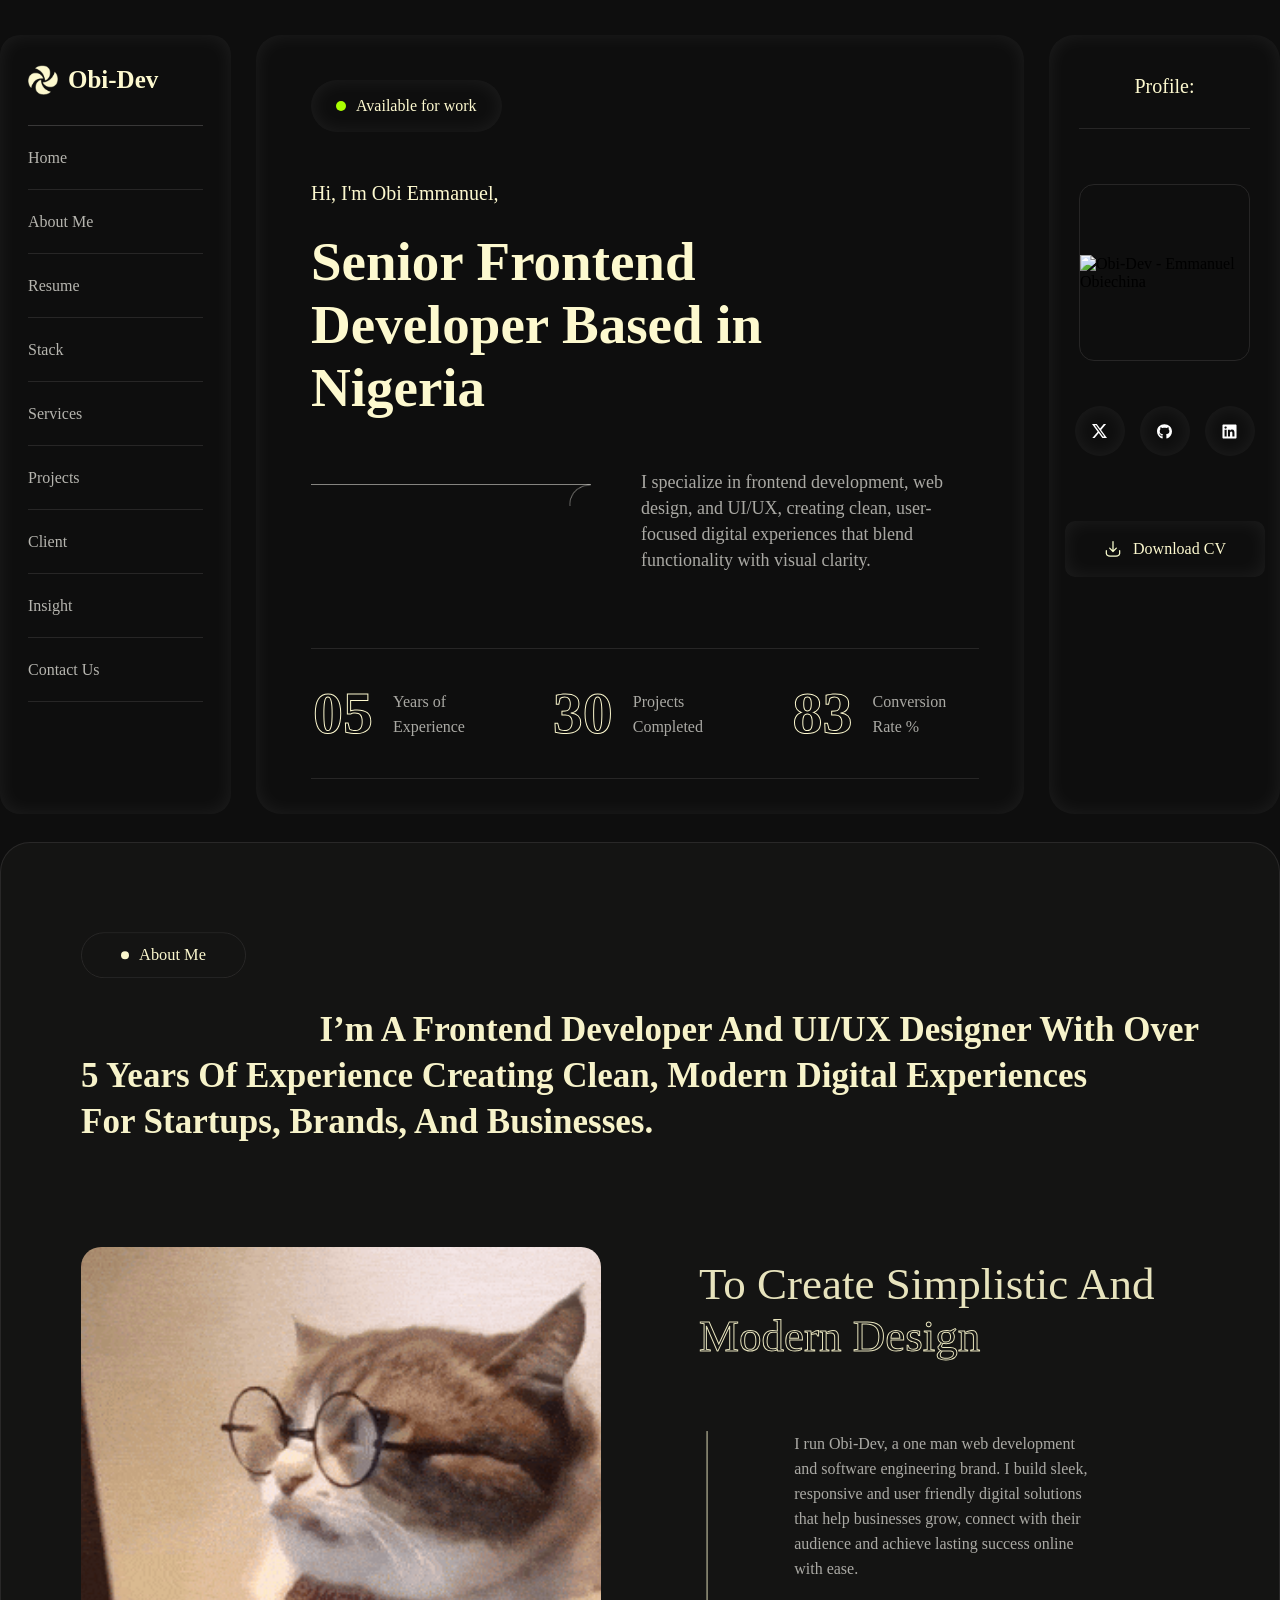
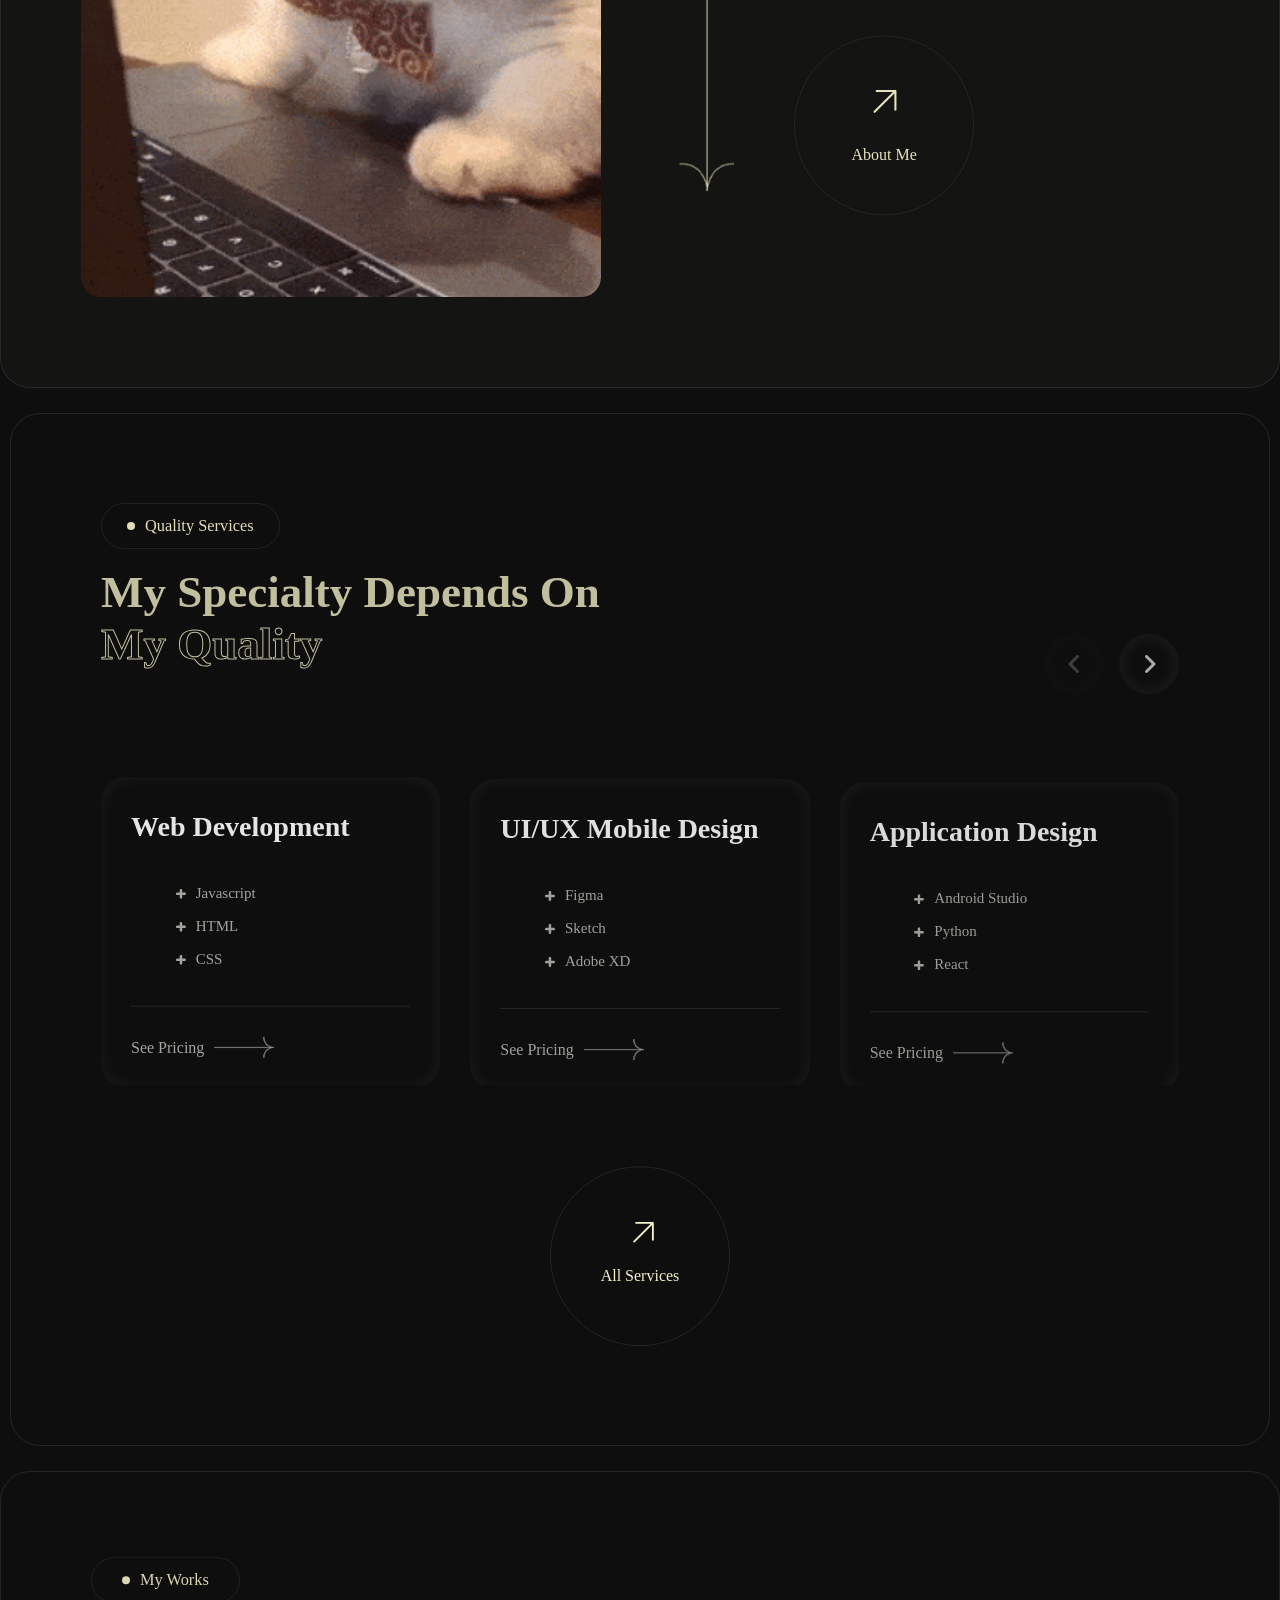
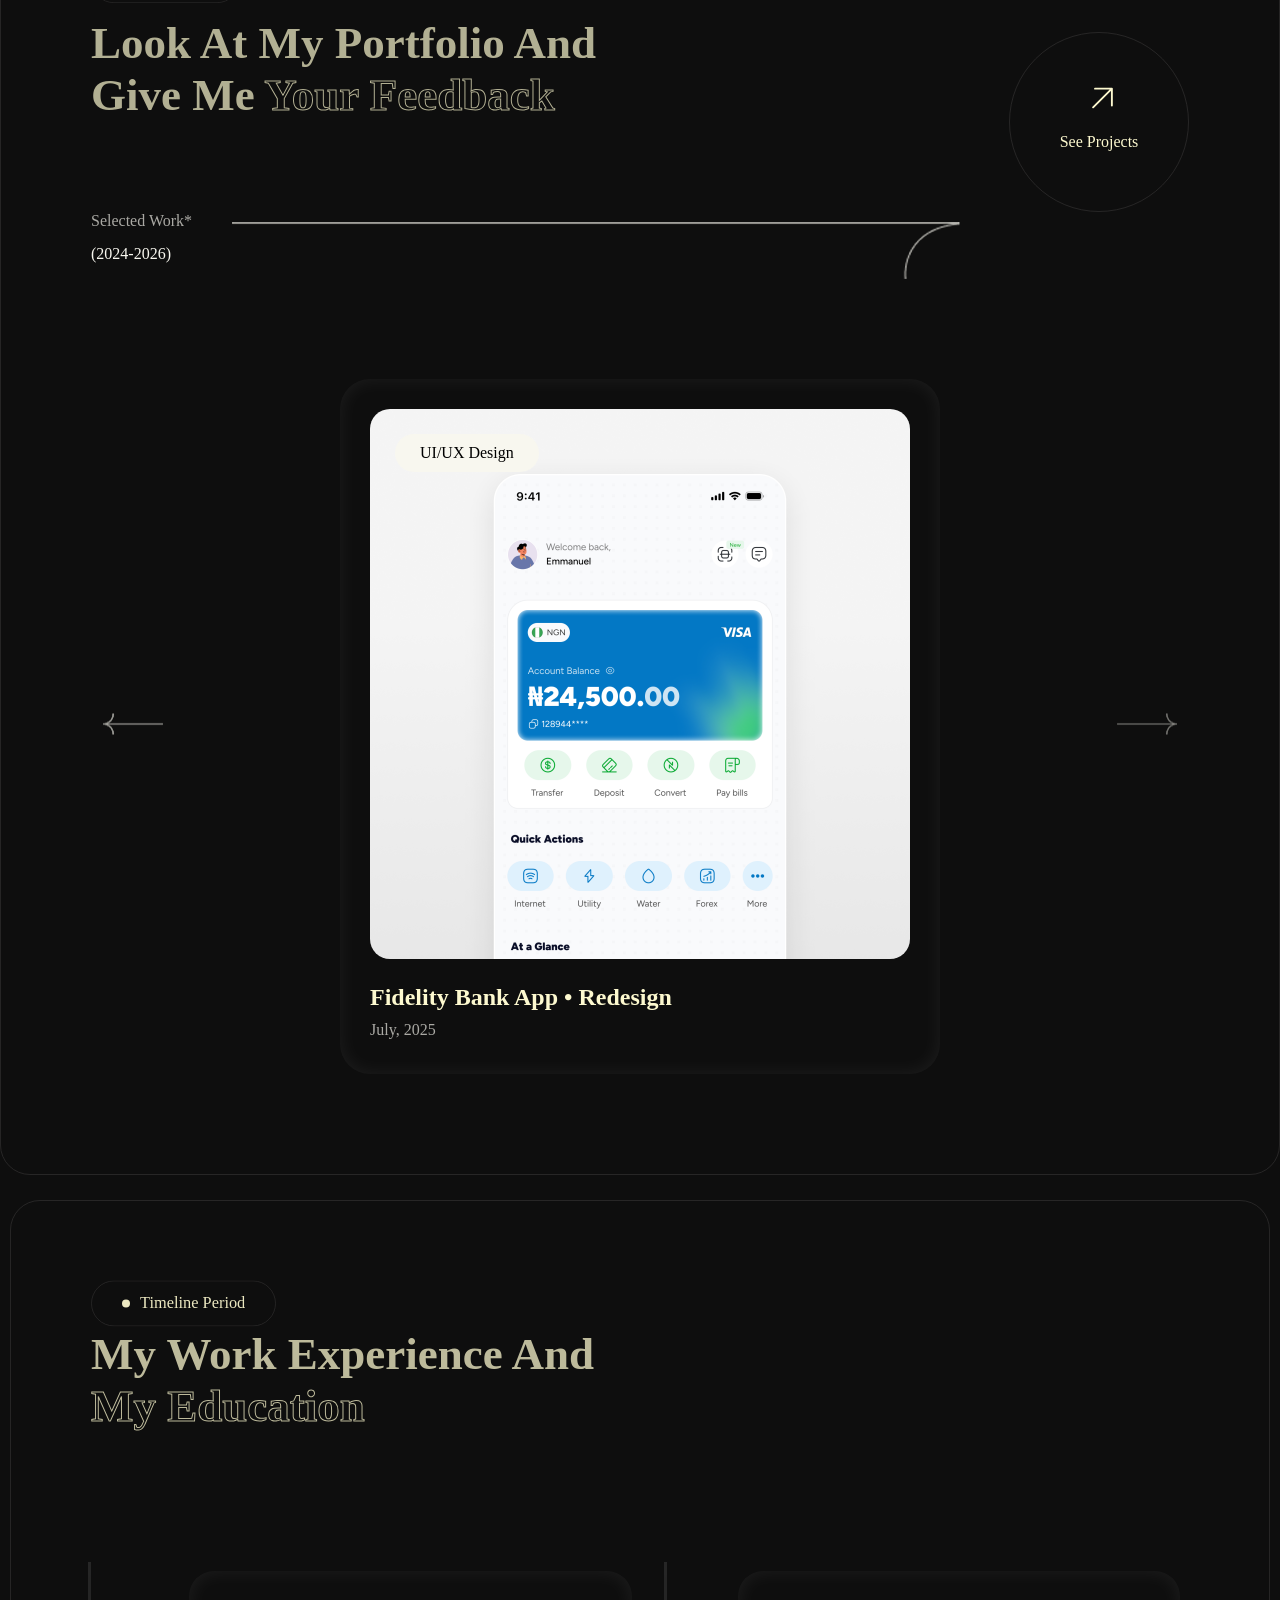
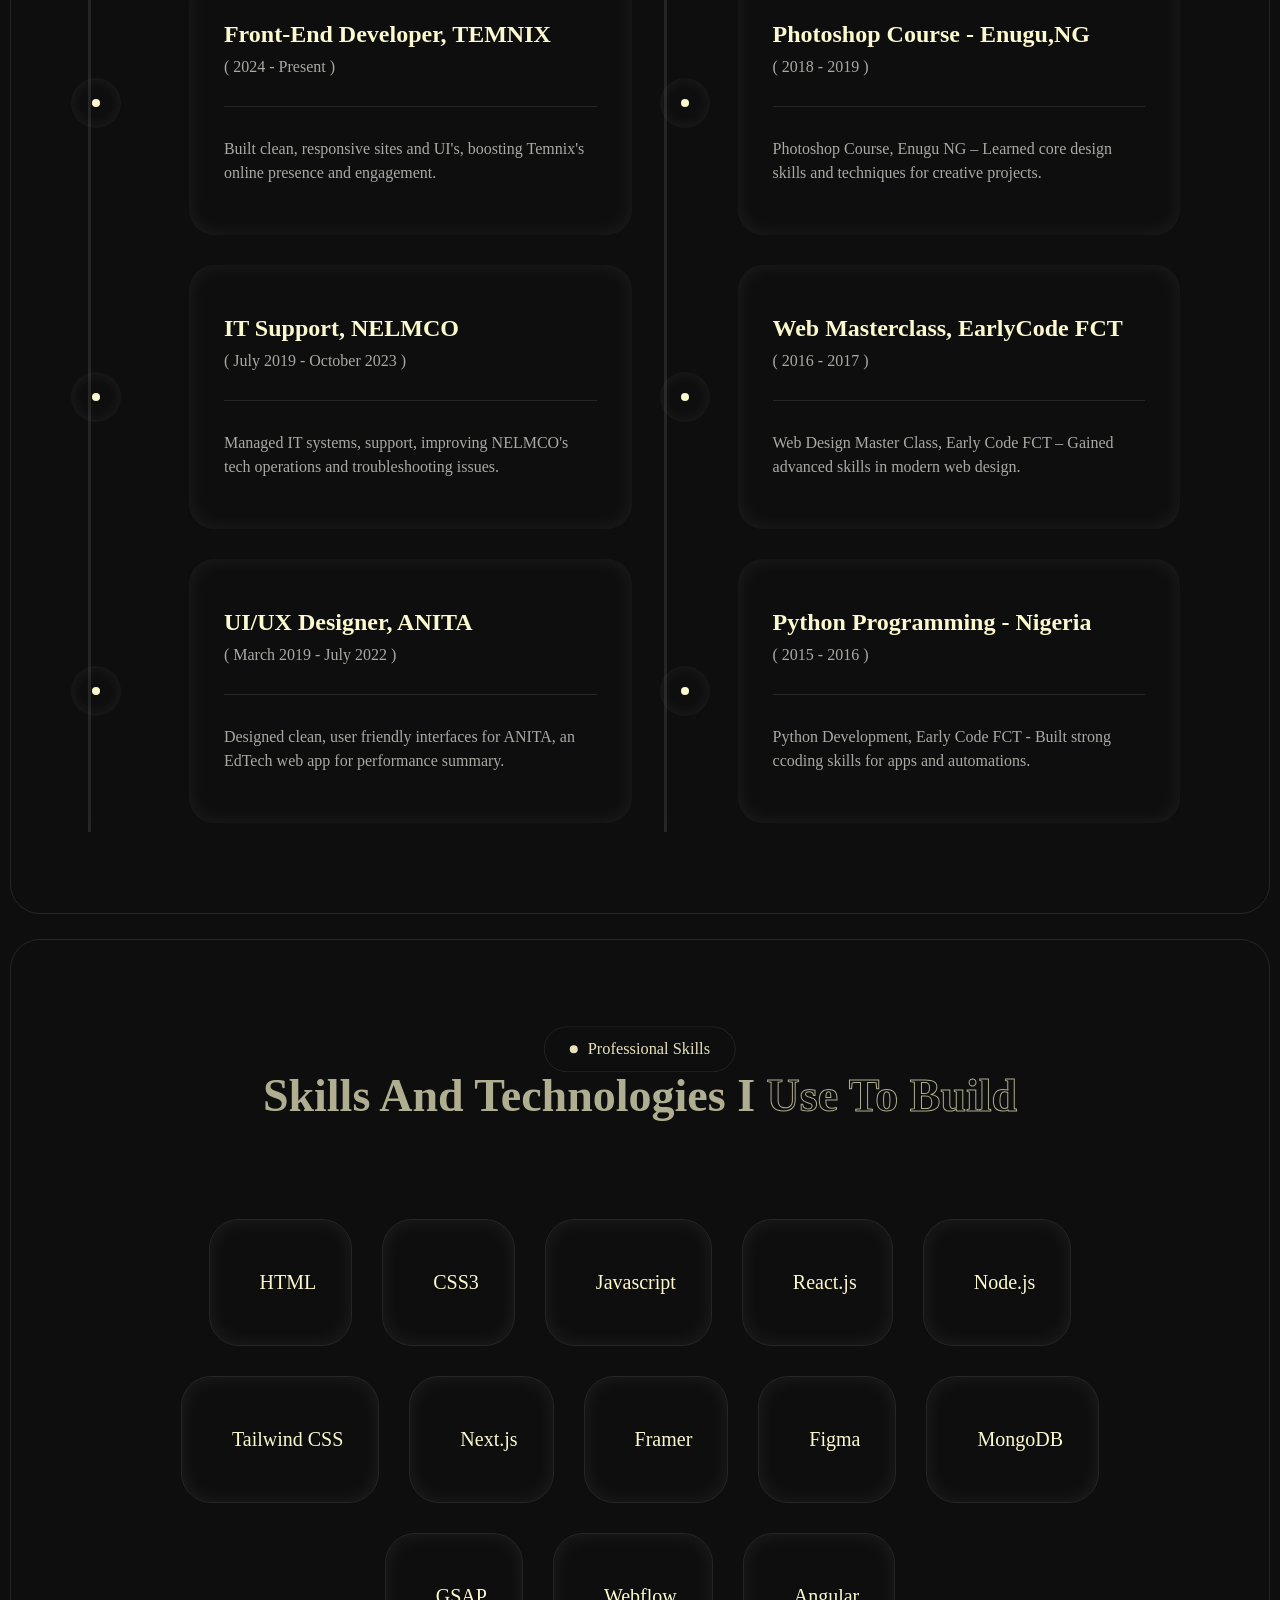
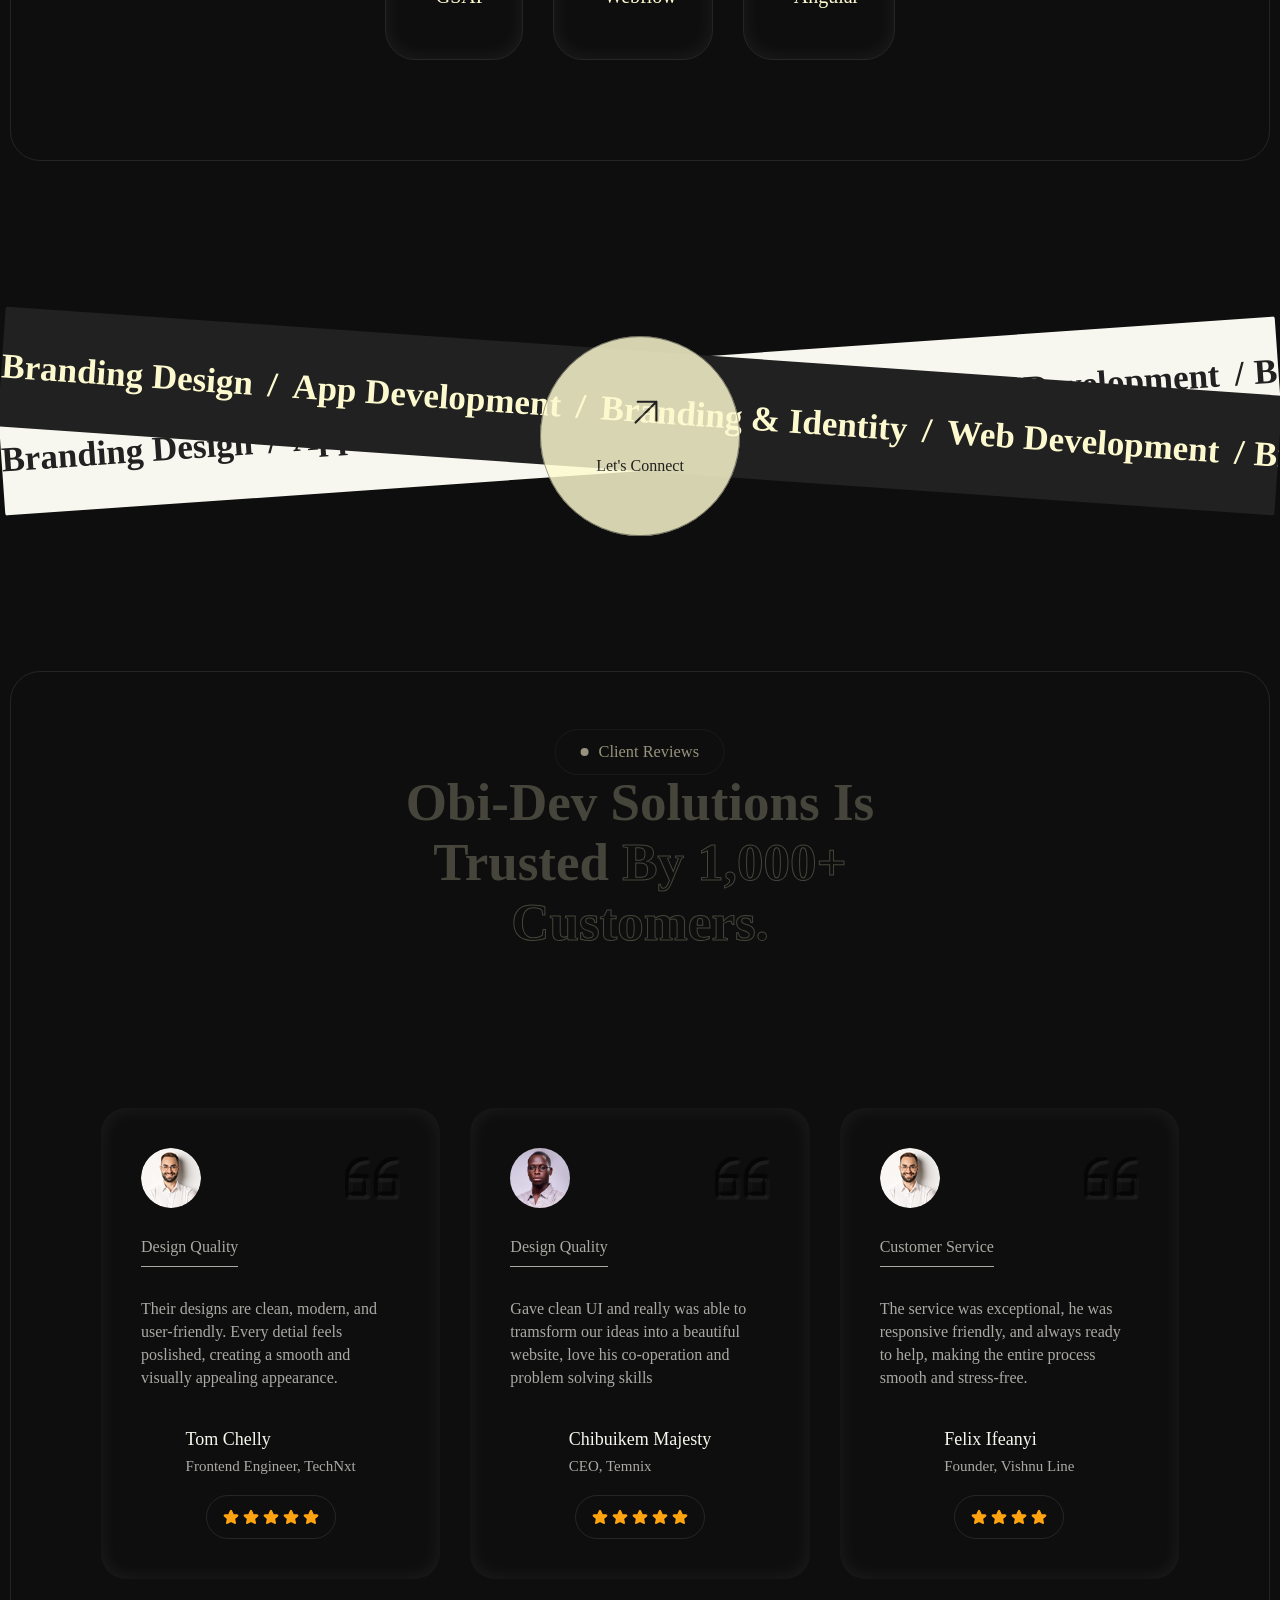
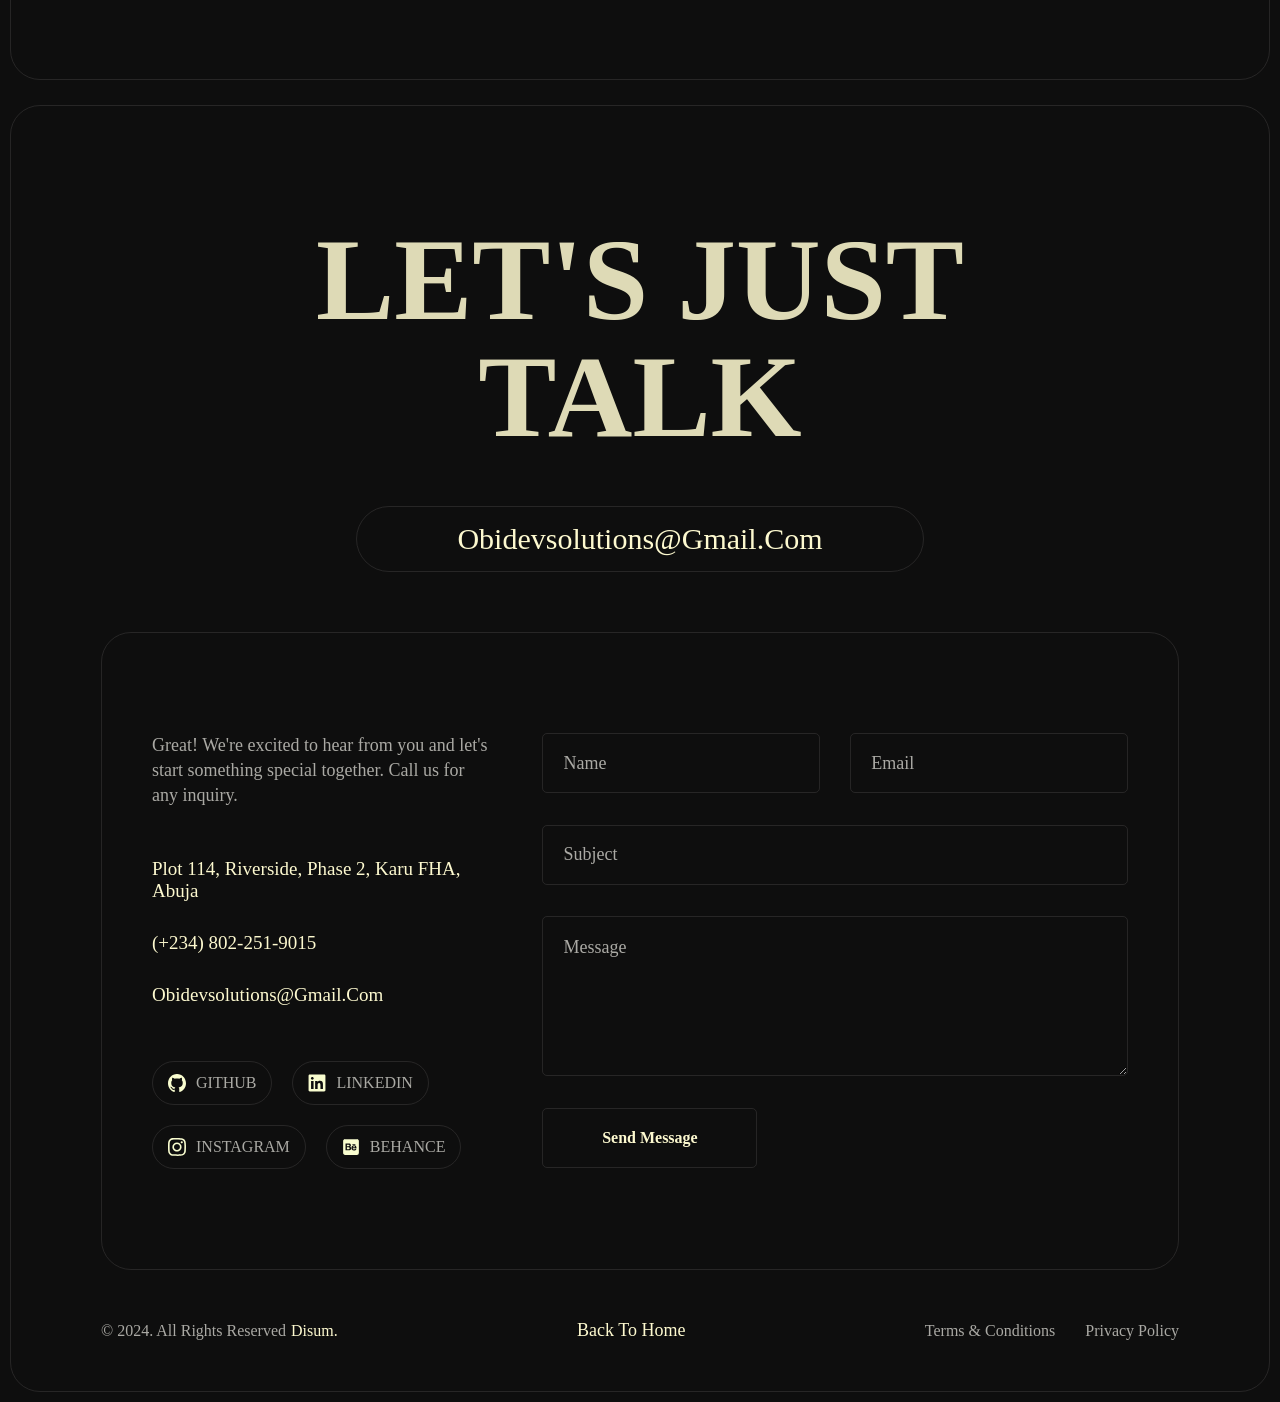
==== commit 7bce6821: "added status indicator for each project" ====
--- a/Obi-Dev/index.html
+++ b/Obi-Dev/index.html
@@ -16,10 +16,11 @@
 </head>
 
 <body id="home">
-    <!-- <div class="preloader" id="preloader">
+    <div class="preloader" id="preloader">
         <span></span>
-        <h1>OBI-DEV</h1>
-    </div> -->
+        <img src="img/obidev-logo.png" alt="">
+        <!-- <h1>OBI-DEV</h1> -->
+    </div>
 
     <!-- <div class="web-info">
         <img src="icons/Working from anywhere-cuate (2).svg" alt="">
@@ -34,7 +35,7 @@
             <div id="nav-spacer"></div>
             <div class="menu-bar" id="site-nav">
                 <div class="logo" onclick="location.href='#home'">
-                    <img src="img/thumbnail.png" alt="">
+                    <img src="img/obidev-logo.png" alt="">
                     <h2>Obi-Dev</h2>
                 </div>
                 <div class="links">
@@ -209,6 +210,105 @@
             </div>
         </div>
 
+
+        <div class="services" id="services" data-index="0">
+            <div class="header">
+                <span>
+                    <i></i>
+                    <h3>Quality Services</h3>
+                </span>
+
+                <div class="navigate">
+                    <h2>My Specialty Depends On <span>My Quality</span></h2>
+                    <div class="left-right">
+                        <span id="prev-btn"><img src="icons/angle-left.svg" alt=""></span>
+                        <span id="next-btn"><img src="icons/angle-right.svg" alt=""></span>
+                    </div>
+                </div>
+            </div>
+
+            <div class="carousel-wrapper">
+                <div class="service-cards">
+                    <div class="card">
+                        <h3>Web Development</h3>
+                        <div class="extras">
+                            <p><img src="icons/plus-svgrepo-com.svg" alt="">Javascript</p>
+                            <p><img src="icons/plus-svgrepo-com.svg" alt="">HTML</p>
+                            <p><img src="icons/plus-svgrepo-com.svg" alt="">CSS</p>
+                        </div>
+                        <span>
+                            <a href="services.html#pricing">See Pricing <img src="img/right-arrow.png" alt=""></a>
+                        </span>
+                    </div>
+                    <div class="card">
+                        <h3>UI/UX Mobile Design</h3>
+                        <div class="extras">
+                            <p><img src="icons/plus-svgrepo-com.svg" alt="">Figma</p>
+                            <p><img src="icons/plus-svgrepo-com.svg" alt="">Sketch</p>
+                            <p><img src="icons/plus-svgrepo-com.svg" alt="">Adobe XD</p>
+                        </div>
+                        <span>
+                            <a href="services.html#pricing">See Pricing <img src="img/right-arrow.png" alt=""></a>
+                        </span>
+                    </div>
+                    <div class="card">
+                        <h3>Application Design</h3>
+                        <div class="extras">
+                            <p><img src="icons/plus-svgrepo-com.svg" alt="">Android Studio</p>
+                            <p><img src="icons/plus-svgrepo-com.svg" alt="">Python</p>
+                            <p><img src="icons/plus-svgrepo-com.svg" alt="">React</p>
+                        </div>
+                        <span>
+                            <a href="services.html#pricing">See Pricing <img src="img/right-arrow.png" alt=""></a>
+                        </span>
+                    </div>
+                    <div class="card">
+                        <h3>SEO Optimization</h3>
+                        <div class="extras">
+                            <p><img src="icons/plus-svgrepo-com.svg" alt="">Google Analytics</p>
+                            <p><img src="icons/plus-svgrepo-com.svg" alt="">Ahrefs</p>
+                            <p><img src="icons/plus-svgrepo-com.svg" alt="">SEMrush</p>
+                        </div>
+                        <span>
+                            <a href="#pricing">See Pricing <img src="img/right-arrow.png" alt=""></a>
+                        </span>
+                    </div>
+                    <div class="card">
+                        <h3>E-Commerce Setup</h3>
+                        <div class="extras">
+                            <p><img src="icons/plus-svgrepo-com.svg" alt="">Shopify</p>
+                            <p><img src="icons/plus-svgrepo-com.svg" alt="">WooCommerce</p>
+                            <p><img src="icons/plus-svgrepo-com.svg" alt="">Stripe</p>
+                        </div>
+                        <span>
+                            <a href="#pricing">See Pricing <img src="img/right-arrow.png" alt=""></a>
+                        </span>
+                    </div>
+                    <div class="card">
+                        <h3>Website Design</h3>
+                        <div class="extras">
+                            <p><img src="icons/plus-svgrepo-com.svg" alt="">Figma</p>
+                            <p><img src="icons/plus-svgrepo-com.svg" alt="">Tailwind CSS</p>
+                            <p><img src="icons/plus-svgrepo-com.svg" alt="">Photoshop</p>
+                        </div>
+                        <span>
+                            <a href="#pricing">See Pricing <img src="img/right-arrow.png" alt=""></a>
+                        </span>
+                    </div>
+                </div>
+            </div>
+
+            <div class="connect-btn">
+                <button onclick="window.location.href='/services.html'">
+                    <svg width="50px" height="50px" viewBox="0 0 24 24" fill="currentColor" stroke="currentColor"
+                        xmlns="http://www.w3.org/2000/svg">
+                        <path d="M7 17L17 7M17 7H8M17 7V16" stroke-width="1" stroke-linecap="round"
+                            stroke-linejoin="round" />
+                    </svg>All Services</button>
+                <span></span>
+            </div>
+        </div>        
+
         <div class="portfolio" id="portfolio">
             <div class="header">
                 <span>
@@ -490,104 +590,6 @@
                         <path d="M7 17L17 7M17 7H8M17 7V16" stroke-width="1" stroke-linecap="round"
                             stroke-linejoin="round" />
                     </svg>Let's Connect</button>
-                <span></span>
-            </div>
-        </div>
-
-        <div class="services" id="services" data-index="0">
-            <div class="header">
-                <span>
-                    <i></i>
-                    <h3>Quality Services</h3>
-                </span>
-
-                <div class="navigate">
-                    <h2>My Specialty Depends On <span>My Quality</span></h2>
-                    <div class="left-right">
-                        <span id="prev-btn"><img src="icons/angle-left.svg" alt=""></span>
-                        <span id="next-btn"><img src="icons/angle-right.svg" alt=""></span>
-                    </div>
-                </div>
-            </div>
-
-            <div class="carousel-wrapper">
-                <div class="service-cards">
-                    <div class="card">
-                        <h3>Web Development</h3>
-                        <div class="extras">
-                            <p><img src="icons/plus-svgrepo-com.svg" alt="">Javascript</p>
-                            <p><img src="icons/plus-svgrepo-com.svg" alt="">HTML</p>
-                            <p><img src="icons/plus-svgrepo-com.svg" alt="">CSS</p>
-                        </div>
-                        <span>
-                            <a href="services.html#pricing">See Pricing <img src="img/right-arrow.png" alt=""></a>
-                        </span>
-                    </div>
-                    <div class="card">
-                        <h3>UI/UX Mobile Design</h3>
-                        <div class="extras">
-                            <p><img src="icons/plus-svgrepo-com.svg" alt="">Figma</p>
-                            <p><img src="icons/plus-svgrepo-com.svg" alt="">Sketch</p>
-                            <p><img src="icons/plus-svgrepo-com.svg" alt="">Adobe XD</p>
-                        </div>
-                        <span>
-                            <a href="services.html#pricing">See Pricing <img src="img/right-arrow.png" alt=""></a>
-                        </span>
-                    </div>
-                    <div class="card">
-                        <h3>Application Design</h3>
-                        <div class="extras">
-                            <p><img src="icons/plus-svgrepo-com.svg" alt="">Android Studio</p>
-                            <p><img src="icons/plus-svgrepo-com.svg" alt="">Python</p>
-                            <p><img src="icons/plus-svgrepo-com.svg" alt="">React</p>
-                        </div>
-                        <span>
-                            <a href="services.html#pricing">See Pricing <img src="img/right-arrow.png" alt=""></a>
-                        </span>
-                    </div>
-                    <div class="card">
-                        <h3>SEO Optimization</h3>
-                        <div class="extras">
-                            <p><img src="icons/plus-svgrepo-com.svg" alt="">Google Analytics</p>
-                            <p><img src="icons/plus-svgrepo-com.svg" alt="">Ahrefs</p>
-                            <p><img src="icons/plus-svgrepo-com.svg" alt="">SEMrush</p>
-                        </div>
-                        <span>
-                            <a href="#pricing">See Pricing <img src="img/right-arrow.png" alt=""></a>
-                        </span>
-                    </div>
-                    <div class="card">
-                        <h3>E-Commerce Setup</h3>
-                        <div class="extras">
-                            <p><img src="icons/plus-svgrepo-com.svg" alt="">Shopify</p>
-                            <p><img src="icons/plus-svgrepo-com.svg" alt="">WooCommerce</p>
-                            <p><img src="icons/plus-svgrepo-com.svg" alt="">Stripe</p>
-                        </div>
-                        <span>
-                            <a href="#pricing">See Pricing <img src="img/right-arrow.png" alt=""></a>
-                        </span>
-                    </div>
-                    <div class="card">
-                        <h3>Website Design</h3>
-                        <div class="extras">
-                            <p><img src="icons/plus-svgrepo-com.svg" alt="">Figma</p>
-                            <p><img src="icons/plus-svgrepo-com.svg" alt="">Tailwind CSS</p>
-                            <p><img src="icons/plus-svgrepo-com.svg" alt="">Photoshop</p>
-                        </div>
-                        <span>
-                            <a href="#pricing">See Pricing <img src="img/right-arrow.png" alt=""></a>
-                        </span>
-                    </div>
-                </div>
-            </div>
-
-            <div class="connect-btn">
-                <button onclick="window.location.href='/services.html'">
-                    <svg width="50px" height="50px" viewBox="0 0 24 24" fill="currentColor" stroke="currentColor"
-                        xmlns="http://www.w3.org/2000/svg">
-                        <path d="M7 17L17 7M17 7H8M17 7V16" stroke-width="1" stroke-linecap="round"
-                            stroke-linejoin="round" />
-                    </svg>All Services</button>
                 <span></span>
             </div>
         </div>
--- a/Obi-Dev/css/style.css
+++ b/Obi-Dev/css/style.css
@@ -81,7 +81,7 @@
     margin: 0 auto;
 }
 .preloader {
-    display: flex;
+    display: none;
     justify-content: center;
     align-items: center;
     position: fixed;
@@ -1485,6 +1485,12 @@
     align-items: center;
     padding-bottom: 30px;
 }
+
+.client .testimonial .review .image img:nth-child(1) {
+    width: 70px;
+    border-radius: 50%;
+}
+
 .client .testimonial .review>h4 {
     color: #b6b5afed;
     font-size: 16px;
--- a/Obi-Dev/media-queries/style-query.css
+++ b/Obi-Dev/media-queries/style-query.css
@@ -54,12 +54,12 @@
 }
 @keyframes scaleOut {
     from {
-        scale: 0.5;
+        scale: 0.2;
         opacity: 1;
     }
     to {
         scale: 1;
-        opacity: 0,5;
+        opacity: 0;
     }
 }
 
@@ -83,9 +83,9 @@
 }
 .preloader span {
     animation: scaleOut 2s linear infinite;
-    height: 100vh;
-    width: 100%;
-    background-color: #C0B48C;
+    height: 450px;
+    width: 100%;
+    background-color: #c0b48cd7;
     border-radius: 100%;
     position:absolute;
 }
@@ -96,6 +96,20 @@
     -webkit-text-stroke: 1.5px white;
     letter-spacing: 5px;
     font-weight: 600;
+}
+.preloader img {
+    position: relative;
+    z-index: 2;
+    width: 55px;
+    animation: spinfast 1s linear infinite;
+}
+@keyframes spinfast {
+    from {
+        transform: rotate(0deg);
+    }
+    to {
+        transform: rotate(360deg);
+    }
 }
 .hero {
     display: flex;
@@ -468,10 +482,10 @@
     font-size: 23px;
     line-height: 32px;
     color: var(--main-color);
-    width: 100%;
+    width: 80%;
     margin-top: 40px;
     /* margin-right: -100px !important; */
-    font-weight: 600;
+    font-weight: 700;
 }
 .about-section .more-info .info h2 span {
     color: transparent;
@@ -599,9 +613,9 @@
 .resume .header h2 {
     font-size: 23px;
     line-height: 32px;
-    font-weight: 600;
-    color: var(--main-color);
-    width: 90%;
+    font-weight: 700;
+    color: var(--main-color);
+    width: 80%;
 }
 .resume .header h2 span {
     color: transparent;
@@ -733,7 +747,7 @@
 .stack .header h2 {
     font-size: 23px;
     line-height: 32px;
-    font-weight: 600;
+    font-weight: 700;
     padding: 0 20px;
     color: var(--main-color);
     /* width: 90%; */
@@ -834,13 +848,13 @@
 }
 .carousel p {
     font-size: 25px;
-    font-weight: 600;
+    font-weight: 700;
     color: #212121;
 }
 .carousel2 p {
     color: var(--main-color);
     font-size: 25px;
-    font-weight: 600;
+    font-weight: 700;
 }
 .carousel {
     padding: 15px 0;
@@ -995,9 +1009,9 @@
 .services .header h2 {
     font-size: 23px;
     line-height: 32px;
-    font-weight: 600;
-    color: var(--main-color);
-    width: 90%;
+    font-weight: 700;
+    color: var(--main-color);
+    width: 80%;
     margin-bottom: 30px;
 }
 .services .header h2 span {
@@ -1278,7 +1292,7 @@
 .portfolio .header h2 {
     font-size: 23px;
     line-height: 32px;
-    font-weight: 600;
+    font-weight: 700;
     color: var(--main-color);
     width: 90%;
 }
@@ -1514,7 +1528,7 @@
 .client .header h2 {
     font-size: 23px;
     line-height: 32px;
-    font-weight: 600;
+    font-weight: 700;
     color: var(--main-color);
     /* width: 95%; */
     text-align: center;
@@ -2036,7 +2050,7 @@
     display: none;
 }
 .preloader {
-    display: flex;
+    display: none;
     justify-content: center;
     align-items: center;
     position: fixed;
@@ -3944,7 +3958,7 @@
 }
 
 
-@media (min-width: 1024px) and (max-width: 1280px) {
+@media (min-width: 1024px) and (max-width: 1279px) {
     /* headers- var(--main-color),background - #141413, border- #262525, small texts- #B6B5AF*/
 
 @import url('https://fonts.googleapis.com/css2?family=Unbounded:wght@200..900&display=swap');
@@ -4006,7 +4020,7 @@
     display: none;
 }
 .preloader {
-    display: flex;
+    display: none;
     justify-content: center;
     align-items: center;
     position: fixed;
@@ -5939,7 +5953,7 @@
     margin: 0 auto;
 }
 .preloader {
-    display: flex;
+    display: none;
     justify-content: center;
     align-items: center;
     position: fixed;
@@ -6314,7 +6328,7 @@
     width: 100%;
 }
 .about-section .more-info .image {
-    width: 500px;
+    width: 520px;
     border-radius: 20px;
     height: 650px;
     overflow: hidden;
@@ -6329,7 +6343,7 @@
     margin-top: 0px;
 }
 .about-section .more-info .info h2 {
-    font-size: 48px;
+    font-size: 45px;
     color: #FDF9CF;
     width: 500px;
     margin-top: 20px;
@@ -6820,7 +6834,7 @@
     font-size: 45px;
     font-weight: 600;
     color: #FDF9CF;
-    width: 40%;
+    width: 50%;
 }
 .services .header h2 span {
     color: transparent;
@@ -6877,12 +6891,12 @@
 }
 .services .service-cards .card h3 {
     color: #ededed;
-    font-size: 35px;
+    font-size: 28px;
     width: 300px;
     line-height: 40px;
 }
 .services .service-cards .card .extras {
-    margin-left: 50%;
+    margin-left: 40%;
     transform: translateX(-40%);
     margin-top: 30px;
     margin-bottom: 30px;
@@ -7357,6 +7371,10 @@
     align-items: center;
     padding-bottom: 30px;
 }
+.client .testimonial .review .image img:nth-child(1) {
+    width: 60px;
+    border-radius: 50%;
+}
 .client .testimonial .review>h4 {
     color: #b6b5afed;
     font-size: 16px;
@@ -7370,14 +7388,16 @@
     color: #b6b5afed;
     font-size: 16px;
     font-weight: 400;
-    width: 90%;
+    width: 95%;
     margin-bottom: 40px;
     line-height: 23px;
 }
 .client .testimonial .review .info {
     display: flex;
-    justify-content: space-between;
-    align-items: center;
+    flex-direction: column;
+    gap: 20px;
+    justify-content: center;
+    align-items: left;
 }
 .client .testimonial .review .info span:nth-child(1) h3{
     font-weight: 500;
--- a/Obi-Dev/media-queries/style-query.css
+++ b/Obi-Dev/media-queries/style-query.css
@@ -54,12 +54,12 @@
 }
 @keyframes scaleOut {
     from {
-        scale: 0.5;
+        scale: 0.2;
         opacity: 1;
     }
     to {
         scale: 1;
-        opacity: 0,5;
+        opacity: 0;
     }
 }
 
@@ -83,9 +83,9 @@
 }
 .preloader span {
     animation: scaleOut 2s linear infinite;
-    height: 100vh;
-    width: 100%;
-    background-color: #C0B48C;
+    height: 450px;
+    width: 100%;
+    background-color: #c0b48cd7;
     border-radius: 100%;
     position:absolute;
 }
@@ -96,6 +96,20 @@
     -webkit-text-stroke: 1.5px white;
     letter-spacing: 5px;
     font-weight: 600;
+}
+.preloader img {
+    position: relative;
+    z-index: 2;
+    width: 55px;
+    animation: spinfast 1s linear infinite;
+}
+@keyframes spinfast {
+    from {
+        transform: rotate(0deg);
+    }
+    to {
+        transform: rotate(360deg);
+    }
 }
 .hero {
     display: flex;
@@ -468,10 +482,10 @@
     font-size: 23px;
     line-height: 32px;
     color: var(--main-color);
-    width: 100%;
+    width: 80%;
     margin-top: 40px;
     /* margin-right: -100px !important; */
-    font-weight: 600;
+    font-weight: 700;
 }
 .about-section .more-info .info h2 span {
     color: transparent;
@@ -599,9 +613,9 @@
 .resume .header h2 {
     font-size: 23px;
     line-height: 32px;
-    font-weight: 600;
-    color: var(--main-color);
-    width: 90%;
+    font-weight: 700;
+    color: var(--main-color);
+    width: 80%;
 }
 .resume .header h2 span {
     color: transparent;
@@ -733,7 +747,7 @@
 .stack .header h2 {
     font-size: 23px;
     line-height: 32px;
-    font-weight: 600;
+    font-weight: 700;
     padding: 0 20px;
     color: var(--main-color);
     /* width: 90%; */
@@ -834,13 +848,13 @@
 }
 .carousel p {
     font-size: 25px;
-    font-weight: 600;
+    font-weight: 700;
     color: #212121;
 }
 .carousel2 p {
     color: var(--main-color);
     font-size: 25px;
-    font-weight: 600;
+    font-weight: 700;
 }
 .carousel {
     padding: 15px 0;
@@ -995,9 +1009,9 @@
 .services .header h2 {
     font-size: 23px;
     line-height: 32px;
-    font-weight: 600;
-    color: var(--main-color);
-    width: 90%;
+    font-weight: 700;
+    color: var(--main-color);
+    width: 80%;
     margin-bottom: 30px;
 }
 .services .header h2 span {
@@ -1278,7 +1292,7 @@
 .portfolio .header h2 {
     font-size: 23px;
     line-height: 32px;
-    font-weight: 600;
+    font-weight: 700;
     color: var(--main-color);
     width: 90%;
 }
@@ -1514,7 +1528,7 @@
 .client .header h2 {
     font-size: 23px;
     line-height: 32px;
-    font-weight: 600;
+    font-weight: 700;
     color: var(--main-color);
     /* width: 95%; */
     text-align: center;
@@ -2036,7 +2050,7 @@
     display: none;
 }
 .preloader {
-    display: flex;
+    display: none;
     justify-content: center;
     align-items: center;
     position: fixed;
@@ -3944,7 +3958,7 @@
 }
 
 
-@media (min-width: 1024px) and (max-width: 1280px) {
+@media (min-width: 1024px) and (max-width: 1279px) {
     /* headers- var(--main-color),background - #141413, border- #262525, small texts- #B6B5AF*/
 
 @import url('https://fonts.googleapis.com/css2?family=Unbounded:wght@200..900&display=swap');
@@ -4006,7 +4020,7 @@
     display: none;
 }
 .preloader {
-    display: flex;
+    display: none;
     justify-content: center;
     align-items: center;
     position: fixed;
@@ -5939,7 +5953,7 @@
     margin: 0 auto;
 }
 .preloader {
-    display: flex;
+    display: none;
     justify-content: center;
     align-items: center;
     position: fixed;
@@ -6314,7 +6328,7 @@
     width: 100%;
 }
 .about-section .more-info .image {
-    width: 500px;
+    width: 520px;
     border-radius: 20px;
     height: 650px;
     overflow: hidden;
@@ -6329,7 +6343,7 @@
     margin-top: 0px;
 }
 .about-section .more-info .info h2 {
-    font-size: 48px;
+    font-size: 45px;
     color: #FDF9CF;
     width: 500px;
     margin-top: 20px;
@@ -6820,7 +6834,7 @@
     font-size: 45px;
     font-weight: 600;
     color: #FDF9CF;
-    width: 40%;
+    width: 50%;
 }
 .services .header h2 span {
     color: transparent;
@@ -6877,12 +6891,12 @@
 }
 .services .service-cards .card h3 {
     color: #ededed;
-    font-size: 35px;
+    font-size: 28px;
     width: 300px;
     line-height: 40px;
 }
 .services .service-cards .card .extras {
-    margin-left: 50%;
+    margin-left: 40%;
     transform: translateX(-40%);
     margin-top: 30px;
     margin-bottom: 30px;
@@ -7357,6 +7371,10 @@
     align-items: center;
     padding-bottom: 30px;
 }
+.client .testimonial .review .image img:nth-child(1) {
+    width: 60px;
+    border-radius: 50%;
+}
 .client .testimonial .review>h4 {
     color: #b6b5afed;
     font-size: 16px;
@@ -7370,14 +7388,16 @@
     color: #b6b5afed;
     font-size: 16px;
     font-weight: 400;
-    width: 90%;
+    width: 95%;
     margin-bottom: 40px;
     line-height: 23px;
 }
 .client .testimonial .review .info {
     display: flex;
-    justify-content: space-between;
-    align-items: center;
+    flex-direction: column;
+    gap: 20px;
+    justify-content: center;
+    align-items: left;
 }
 .client .testimonial .review .info span:nth-child(1) h3{
     font-weight: 500;
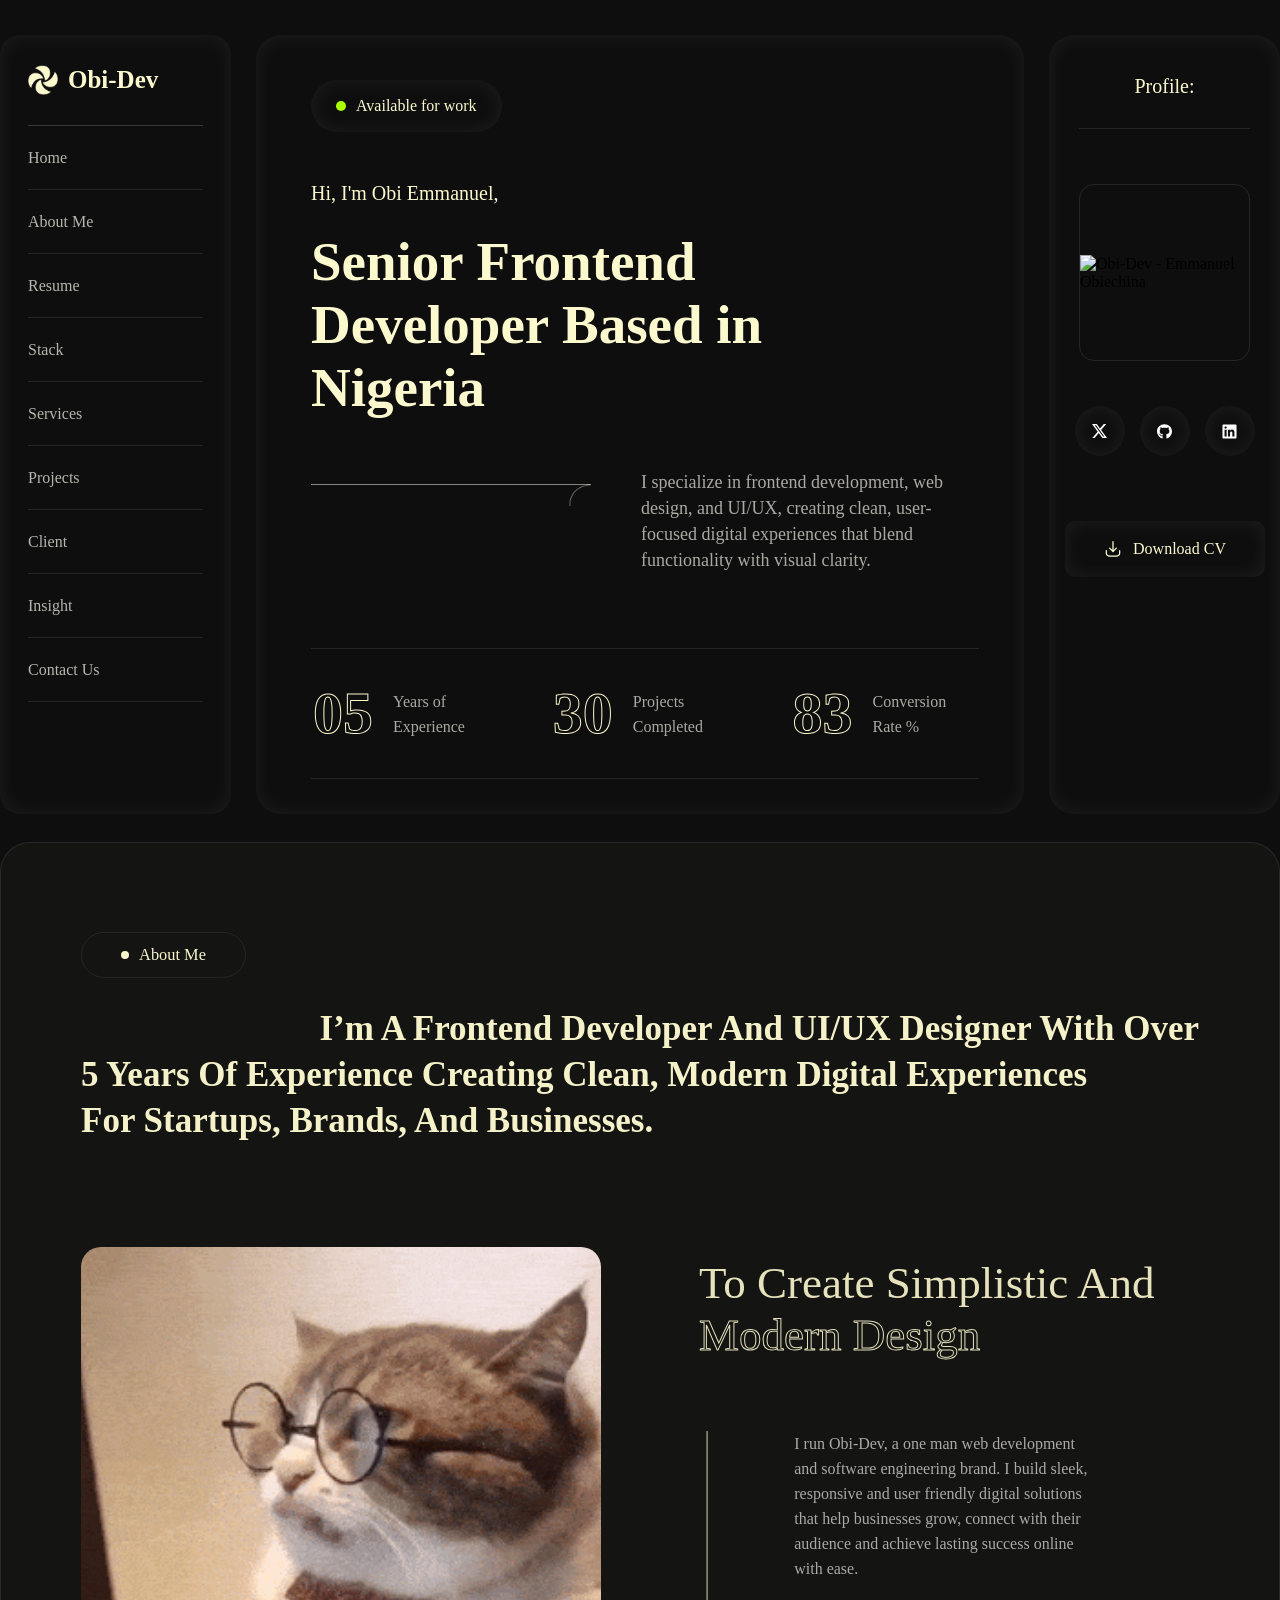
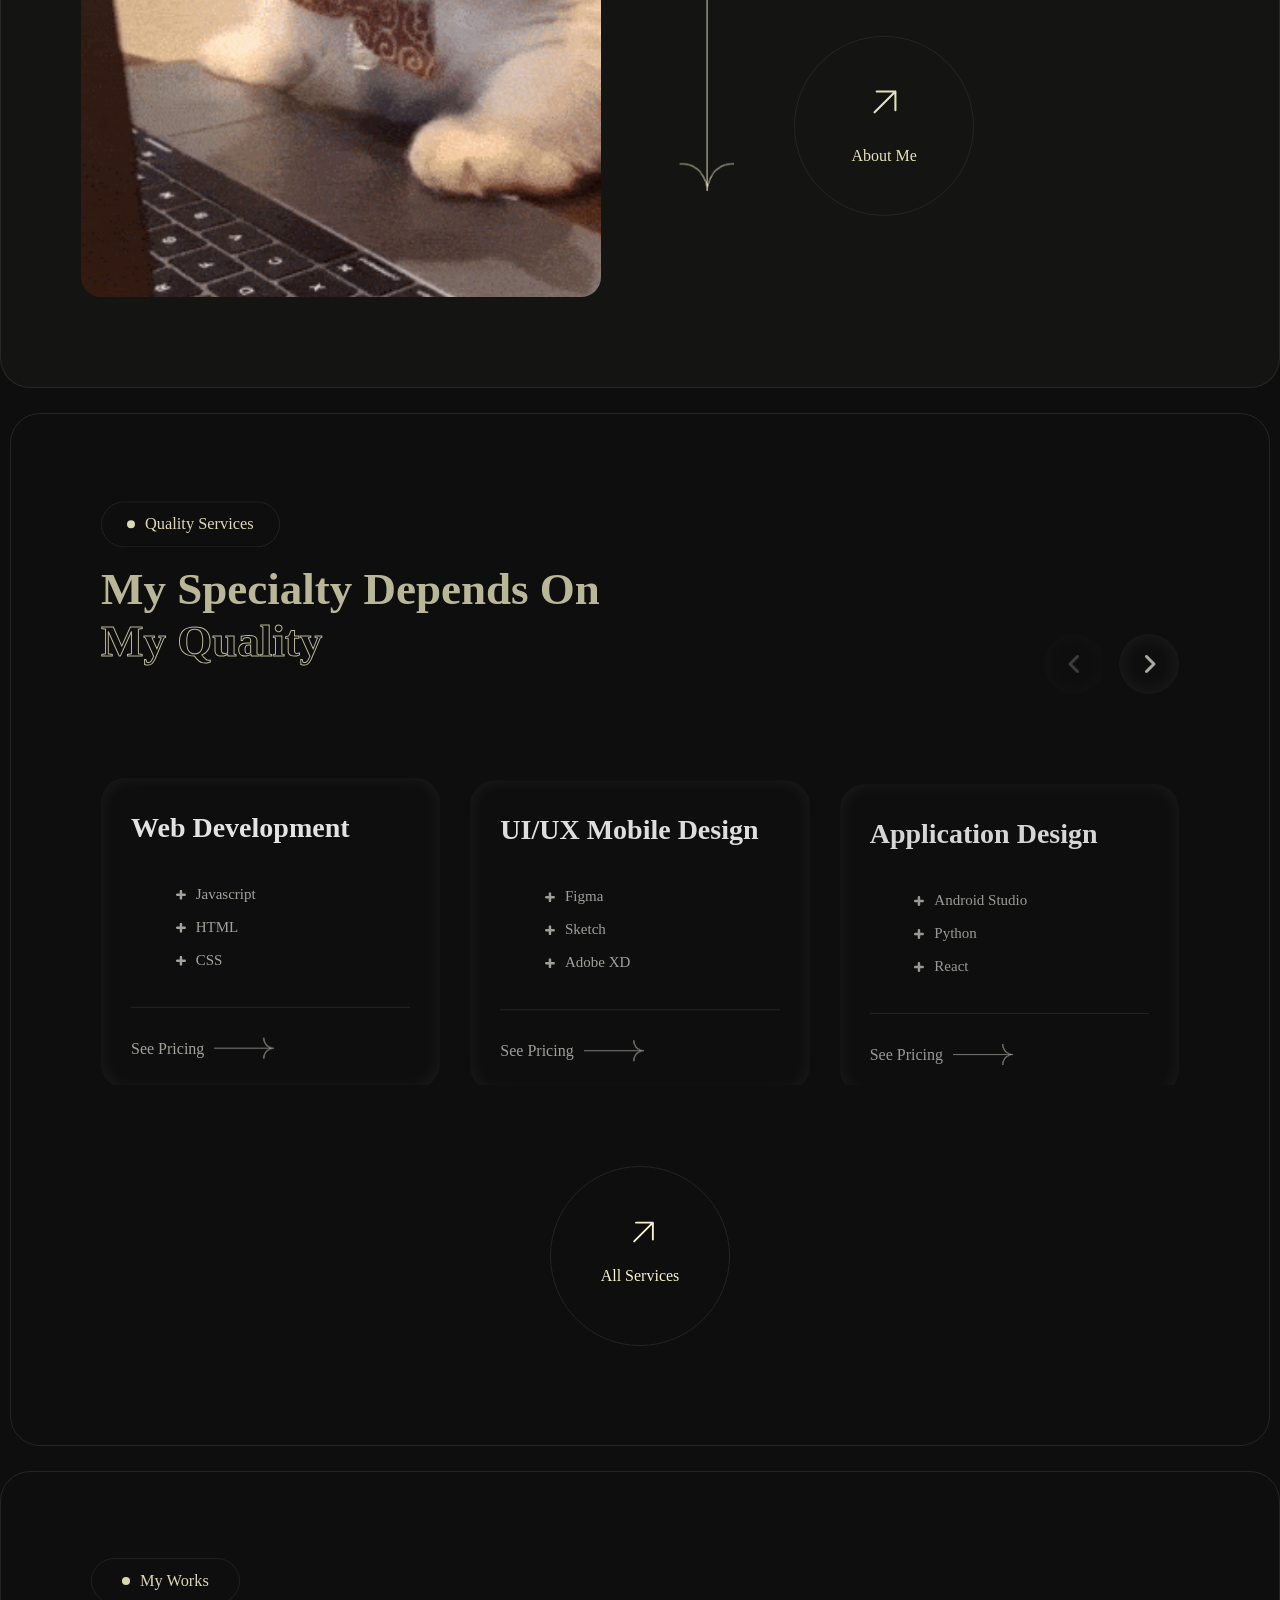
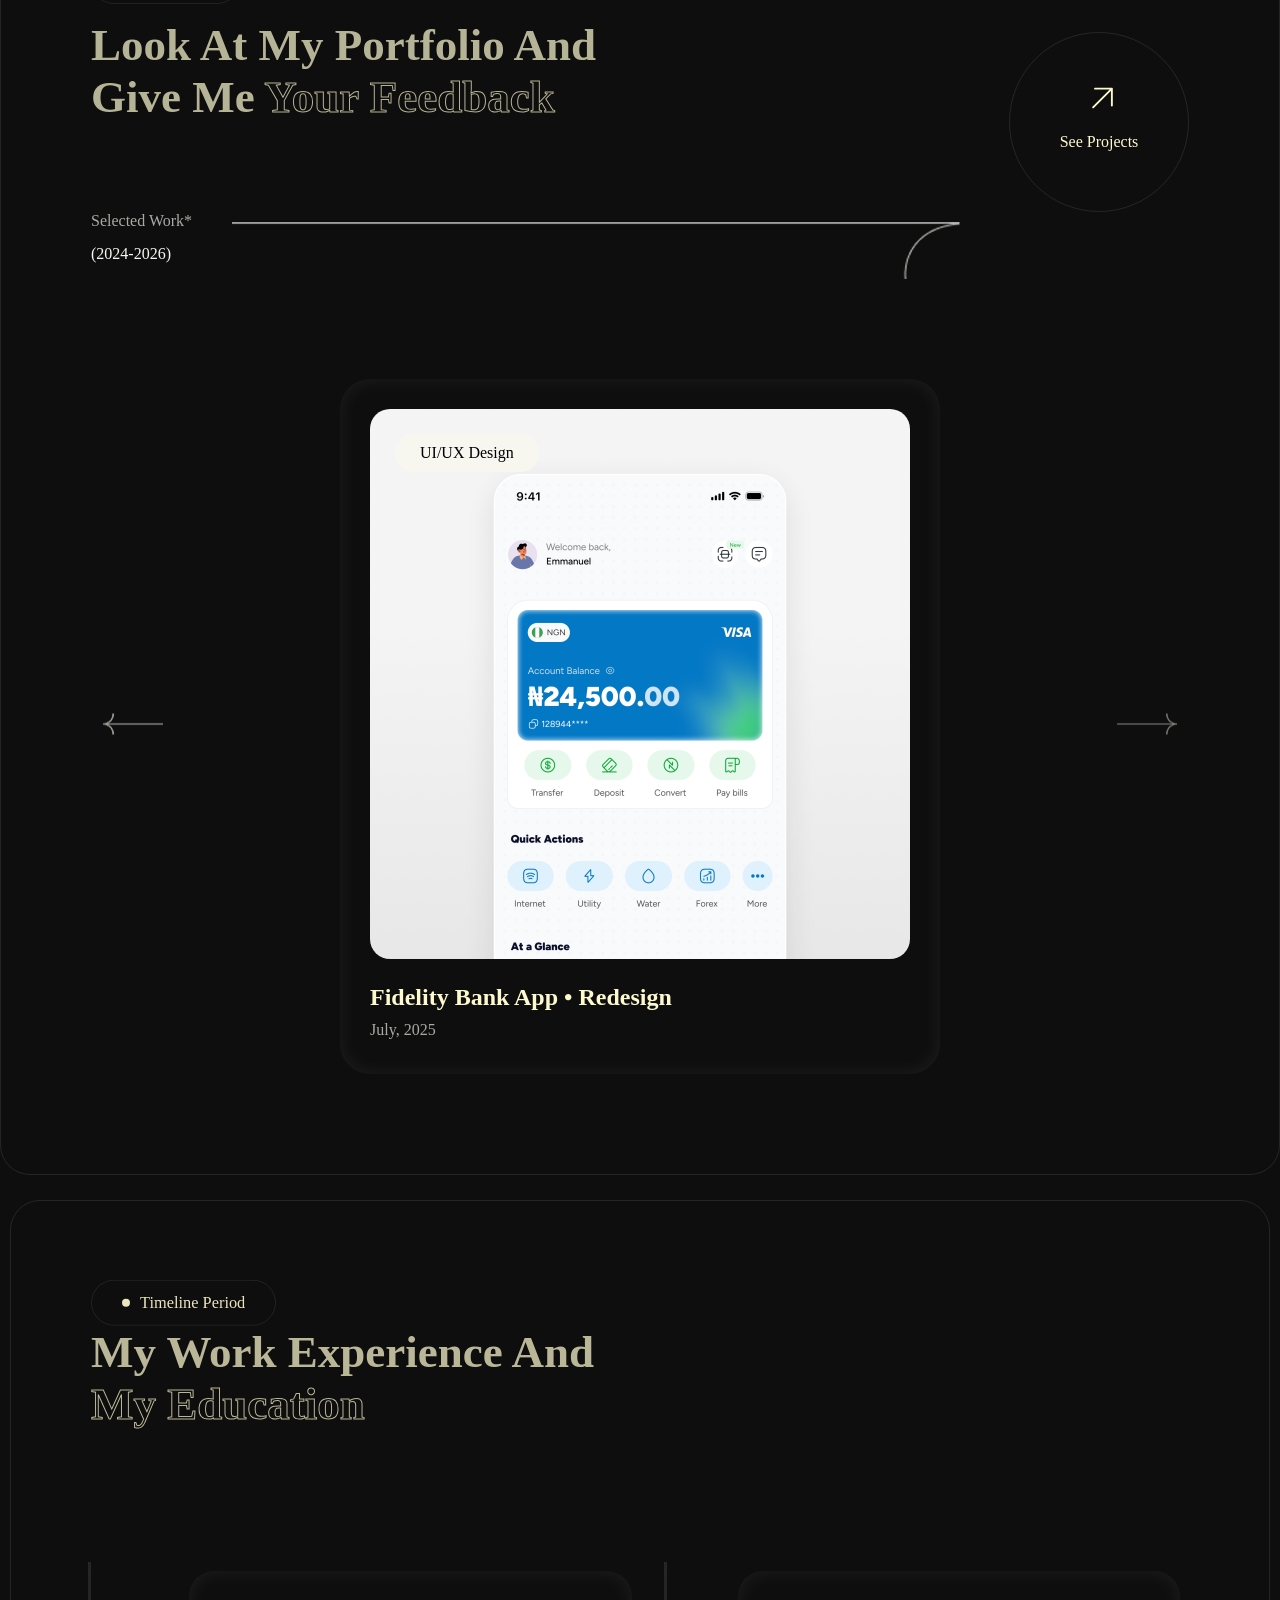
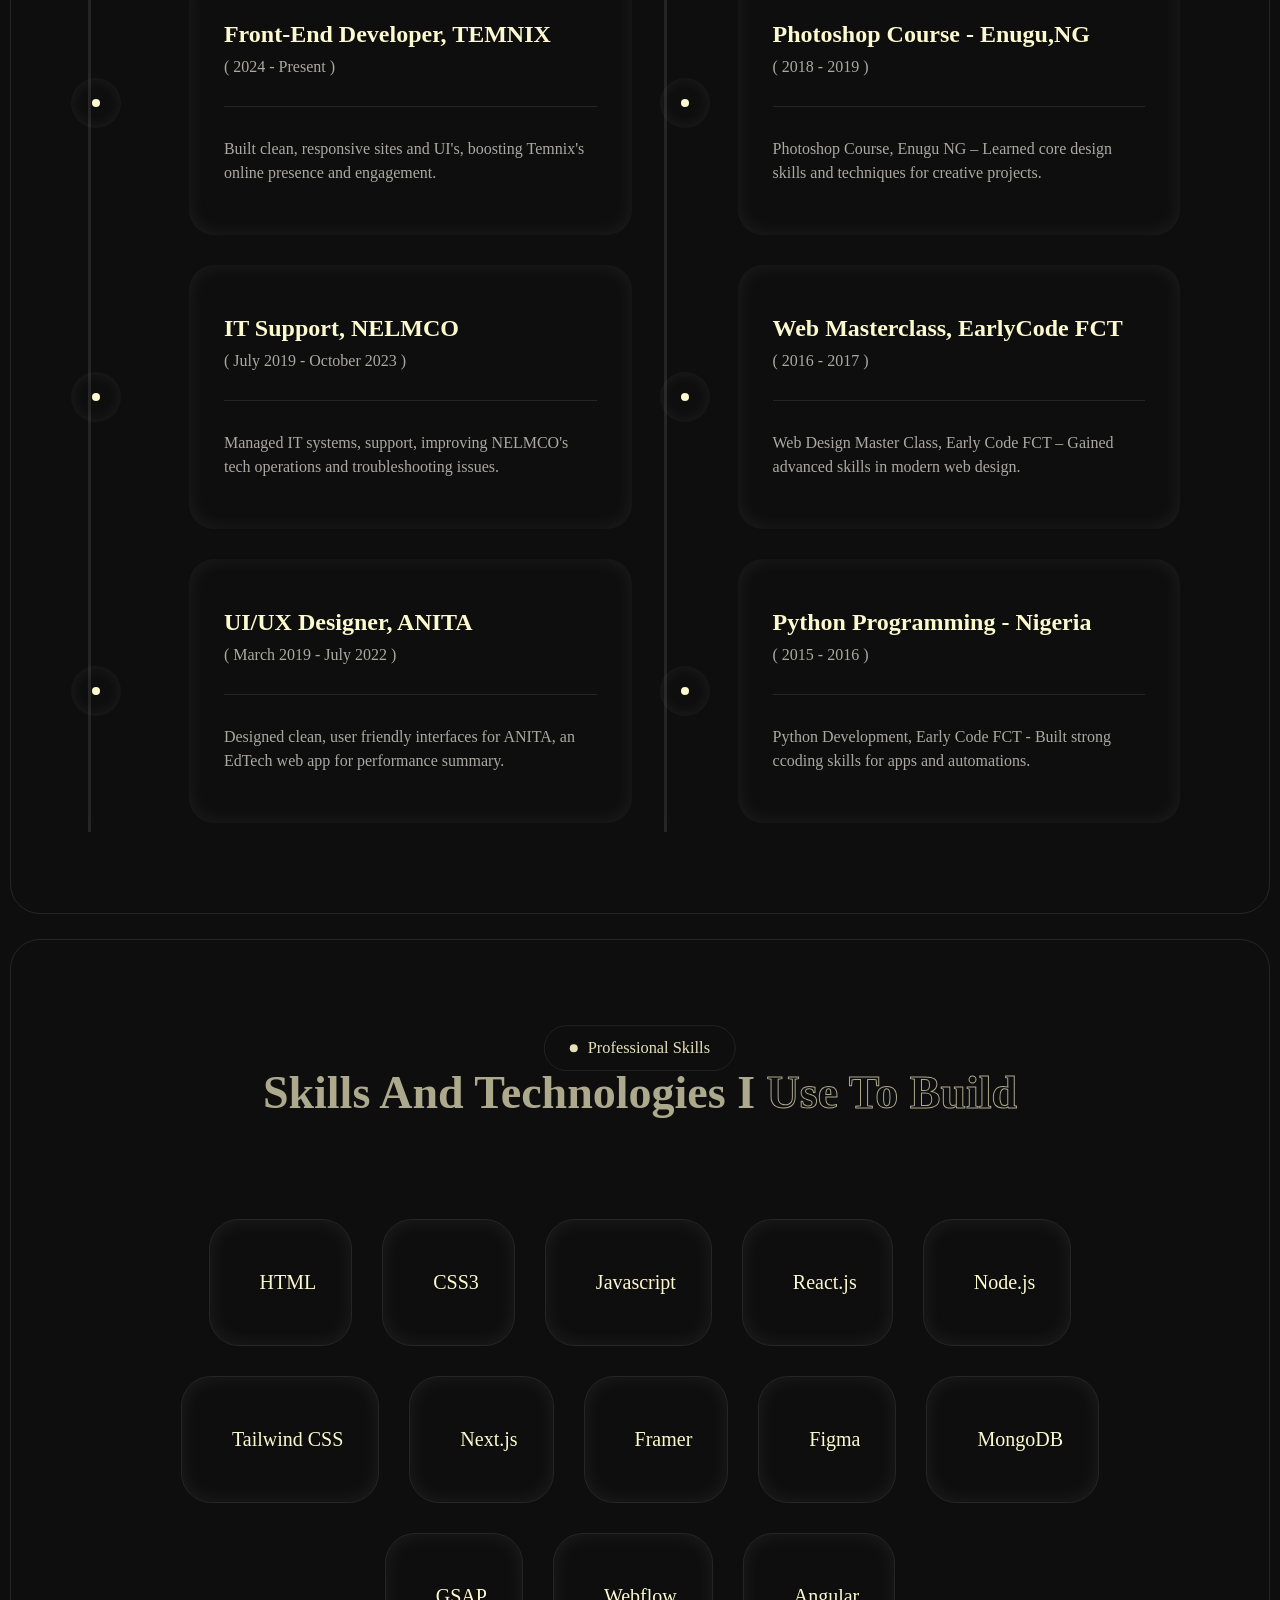
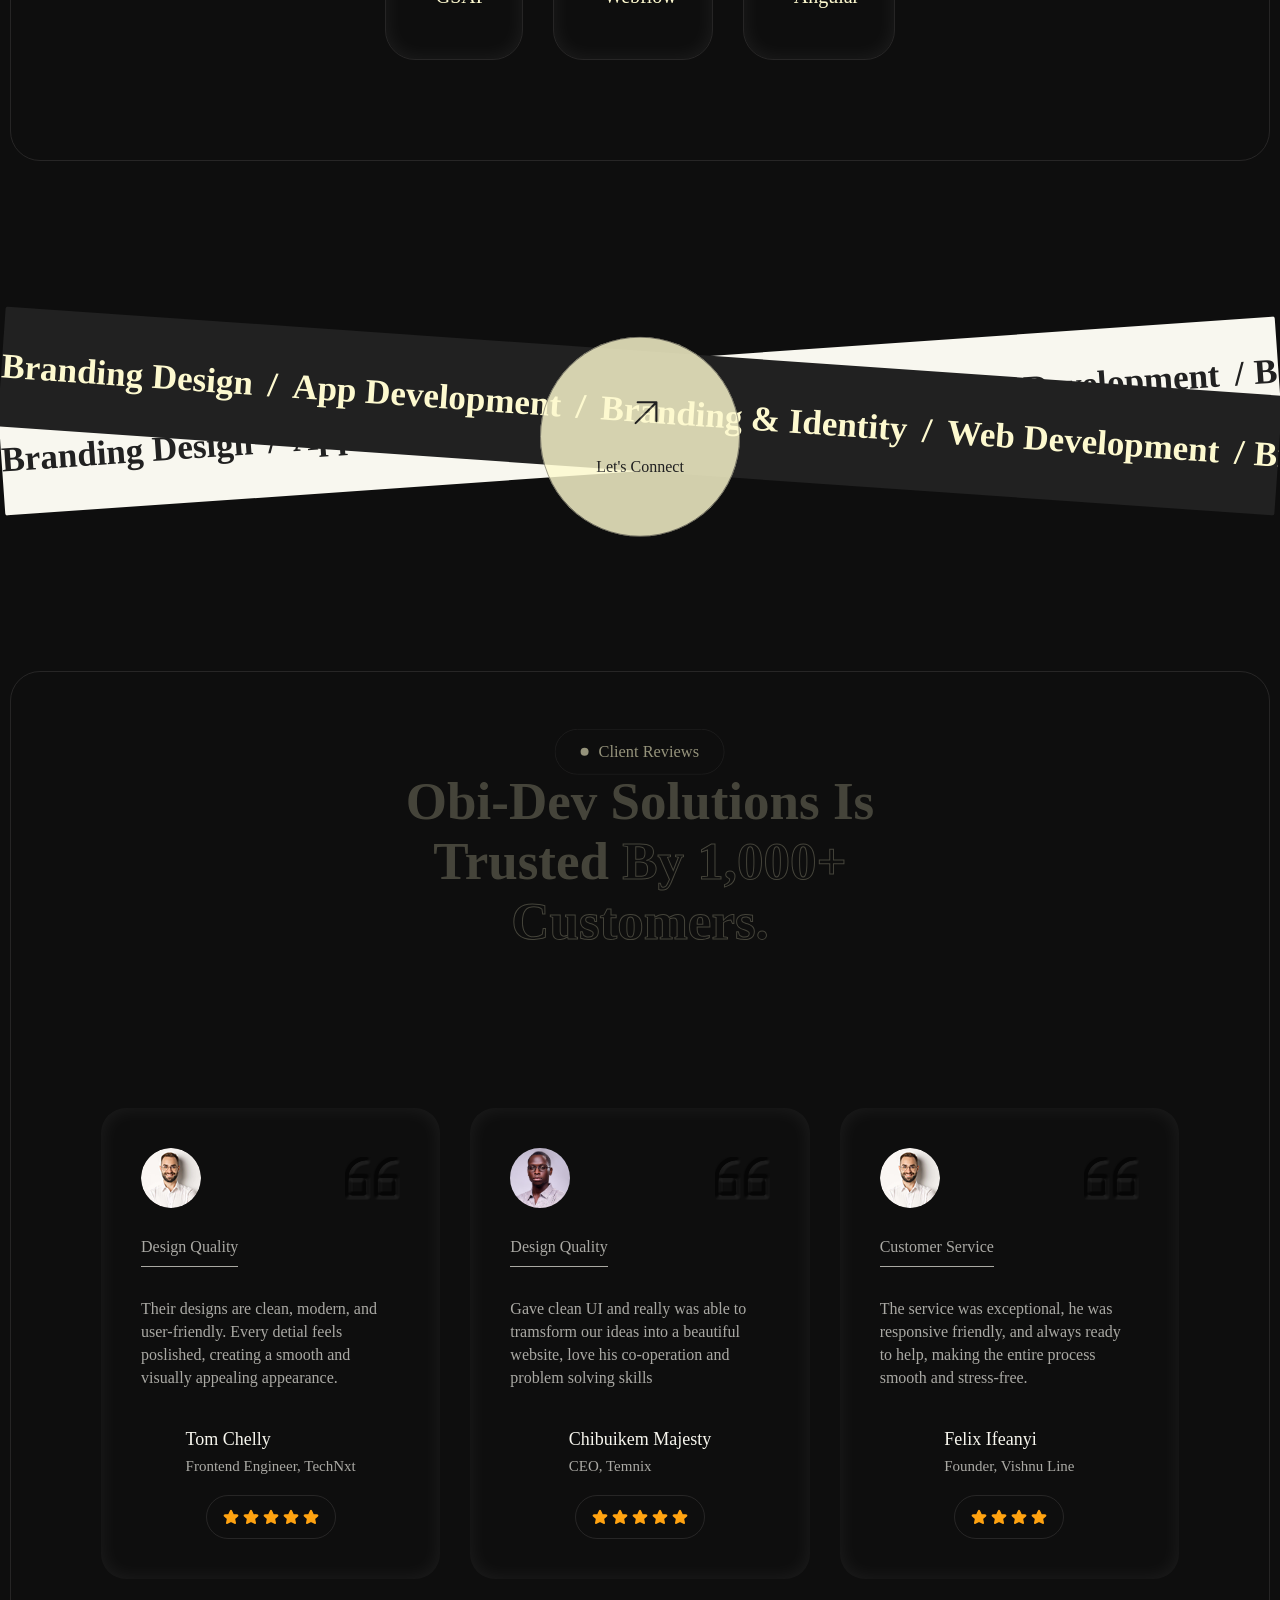
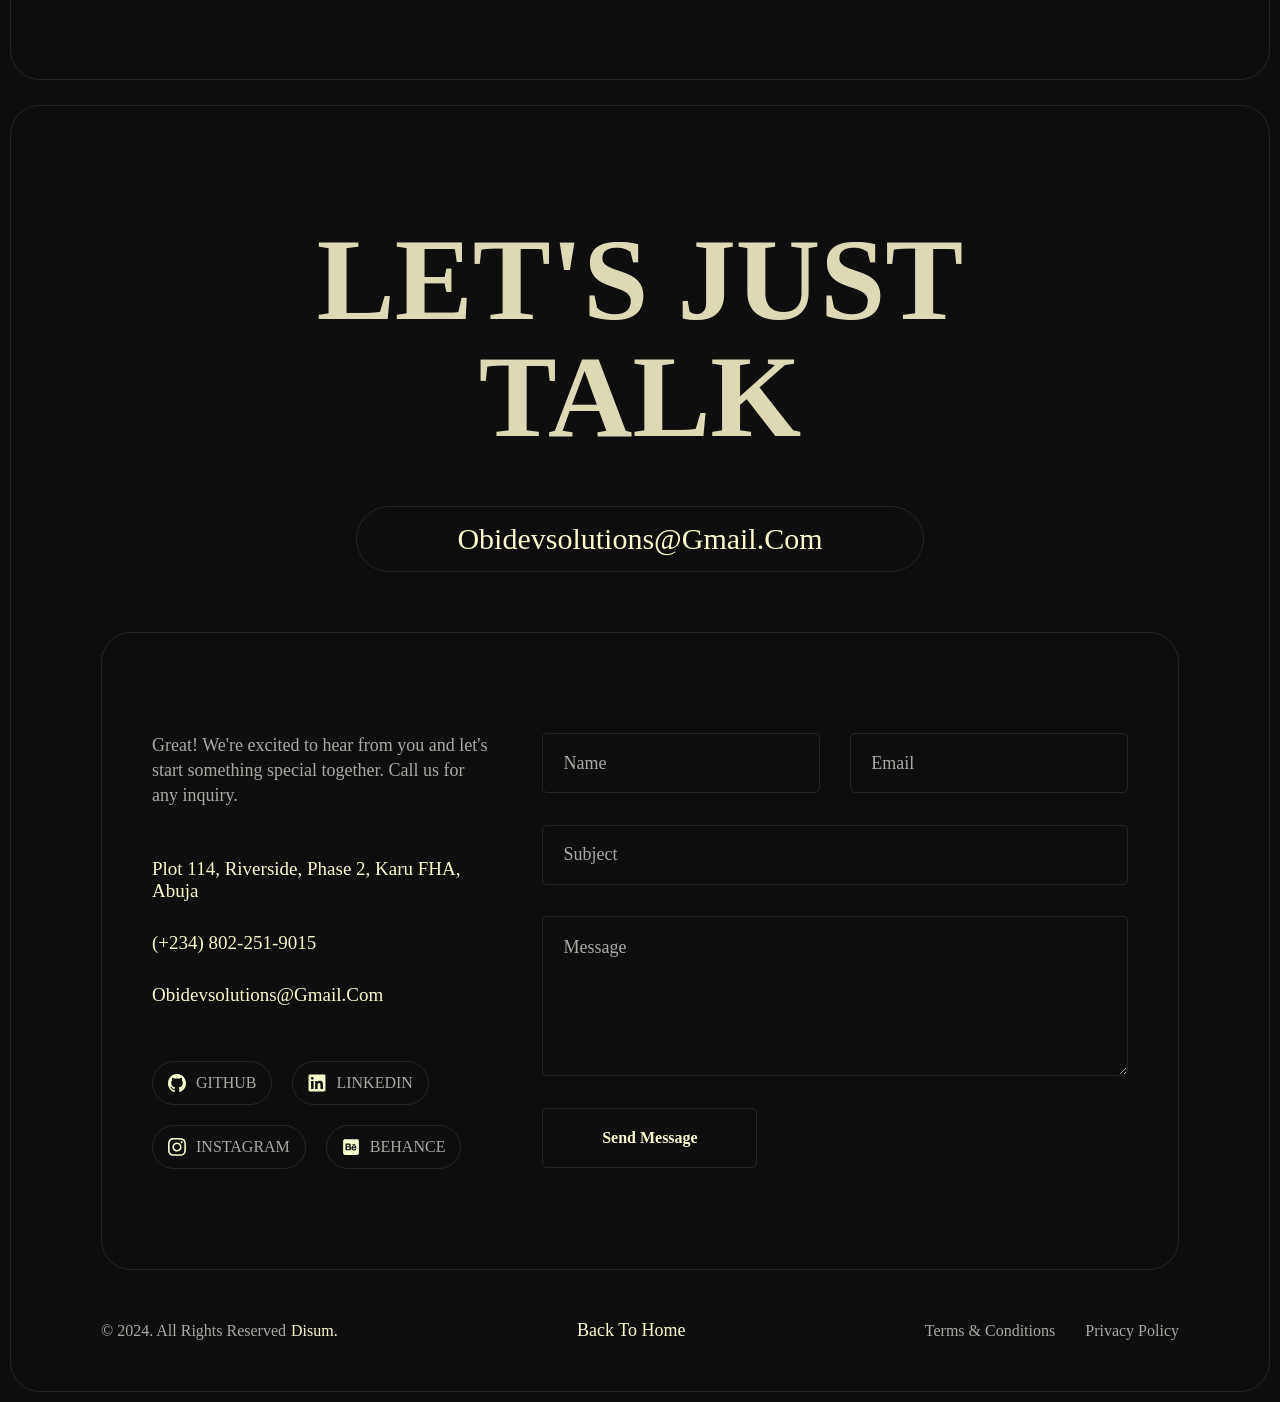
==== commit 01b550b8: "minor adjustments" ====
--- a/Obi-Dev/index.html
+++ b/Obi-Dev/index.html
@@ -364,21 +364,21 @@
                         <div class="slide-one">
                             <div class="image">
                                 <span>Design Kit</span>
+                                <img src="img/mockup portfolio-2.png" alt="">
+                            </div>
+                            <div class="name">
+                                <h3 onclick="window.location.href='/project-details.html?id=gohub'">GoHub • Digital Prayer Book</h3>
+                                <p>October, 2025</p>
+                            </div>
+                        </div>
+                        <div class="slide-one">
+                            <div class="image">
+                                <span>Design Kit</span>
                                 <img src="img/azwedo-l-lc-BDbuwiZi0fA-unsplash.jpg" alt="">
                             </div>
                             <div class="name">
                                 <h3 onclick="window.location.href='/project-details.html'">Prodigee - Exam Prep</h3>
                                 <p>October, 2024</p>
-                            </div>
-                        </div>
-                        <div class="slide-one">
-                            <div class="image">
-                                <span>Design Kit</span>
-                                <img src="img/iPhone 15 Mockup, Perspective.png" alt="">
-                            </div>
-                            <div class="name">
-                                <h3 onclick="window.location.href='/project-details.html'">G-Unique - Online Store</h3>
-                                <p>July, 2024</p>
                             </div>
                         </div>
                         <!-- <div class="slide">2</div>
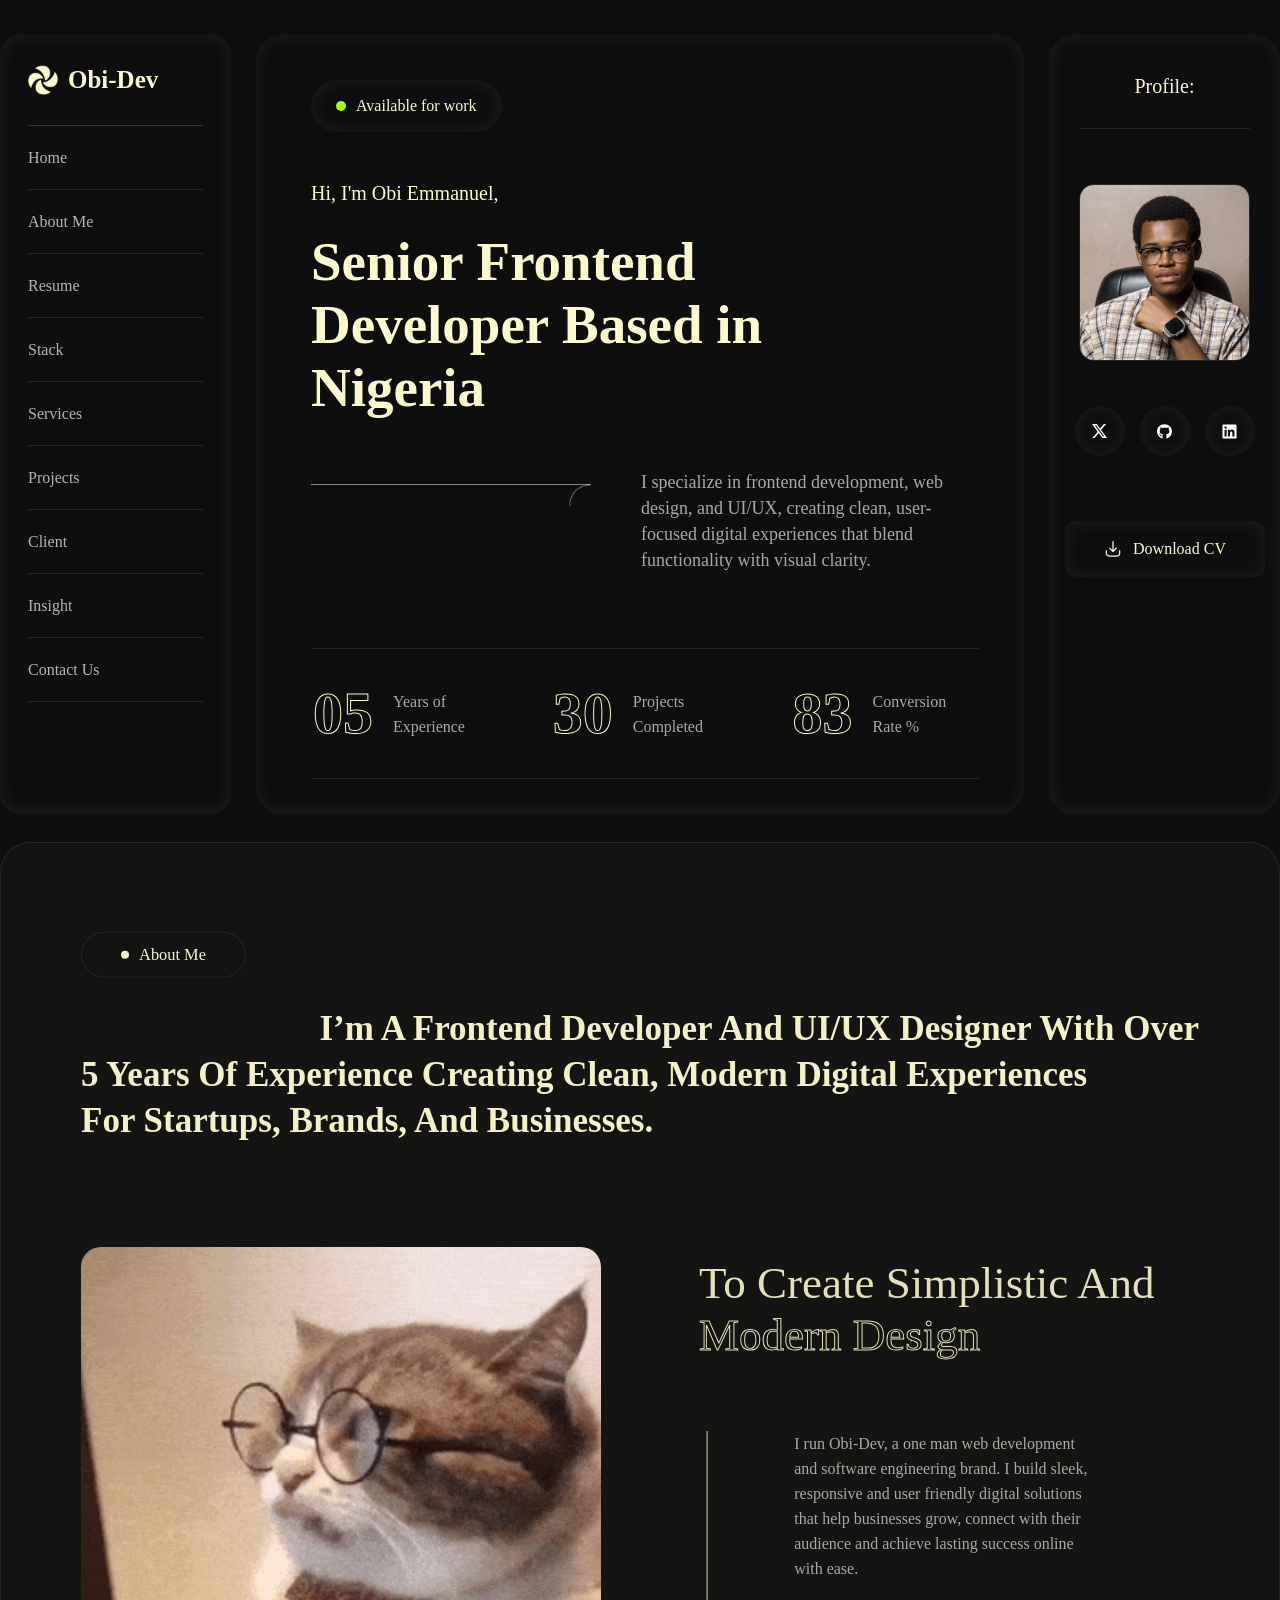
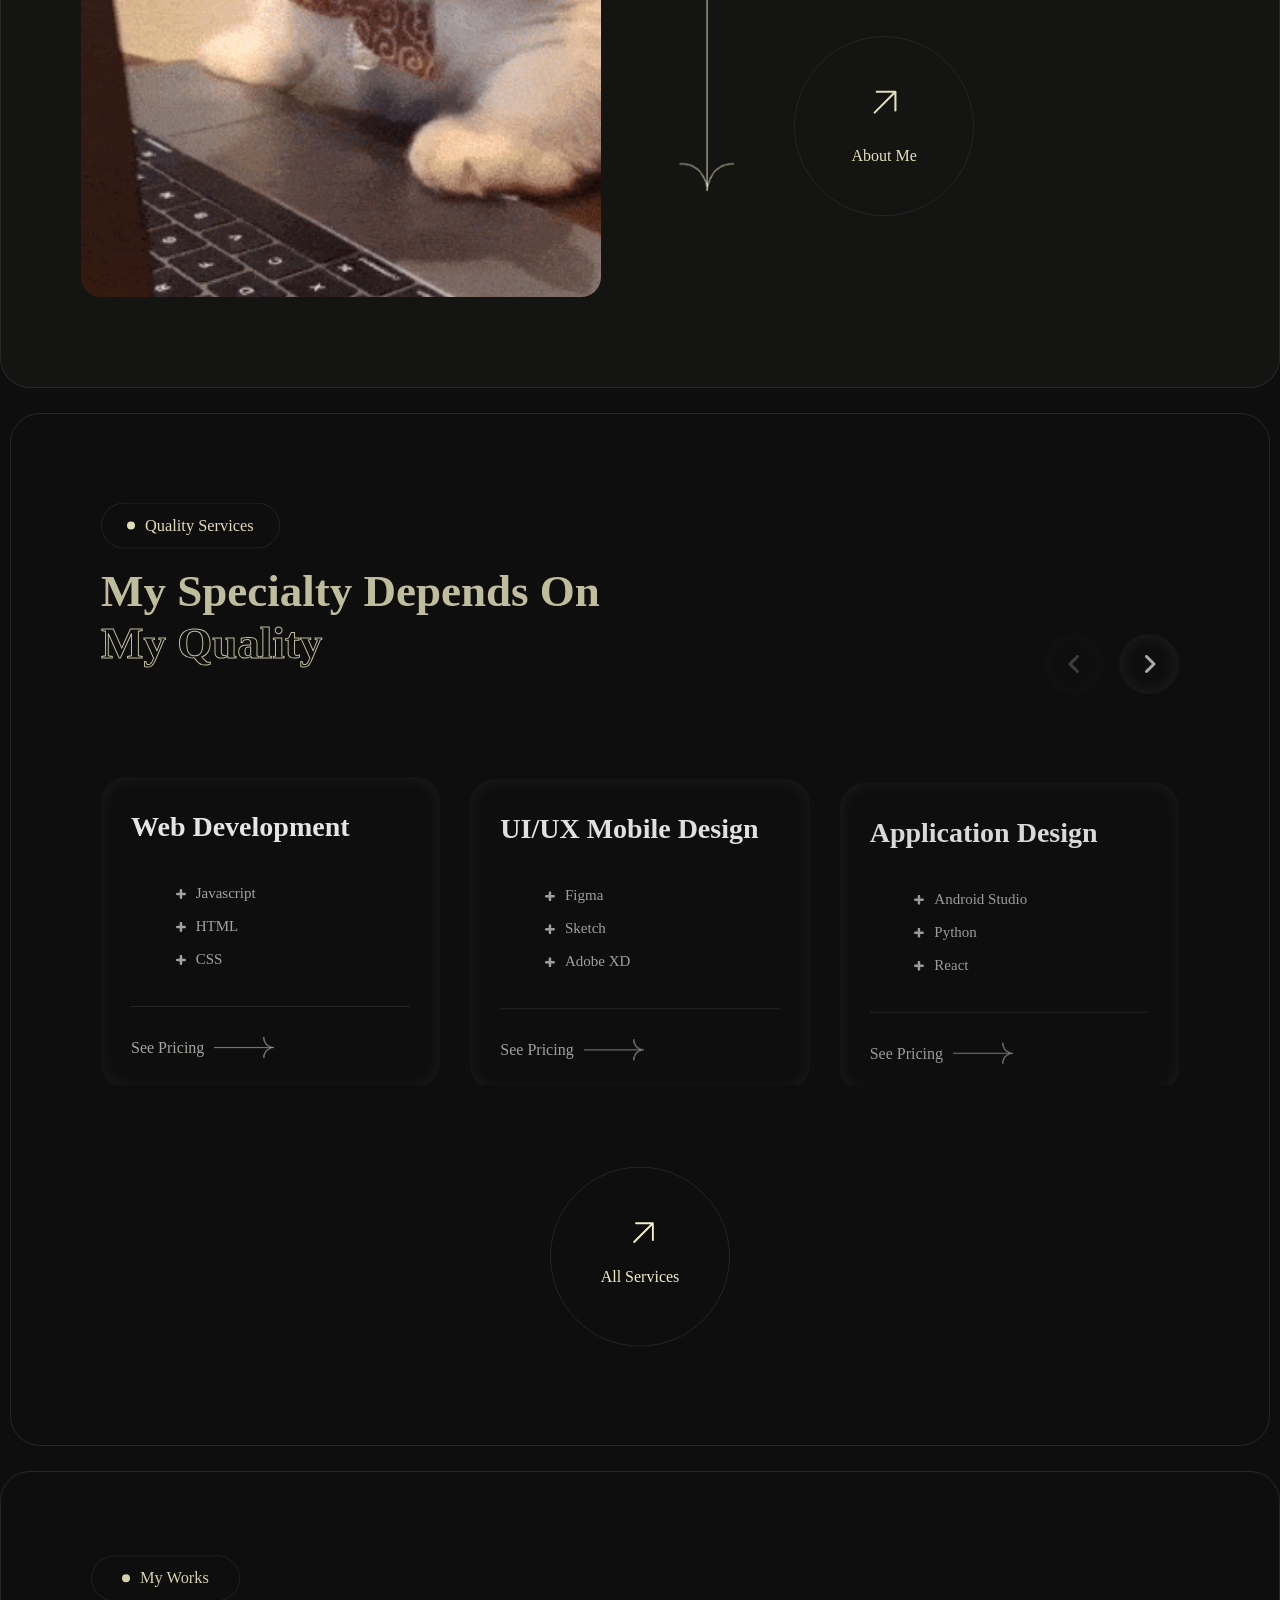
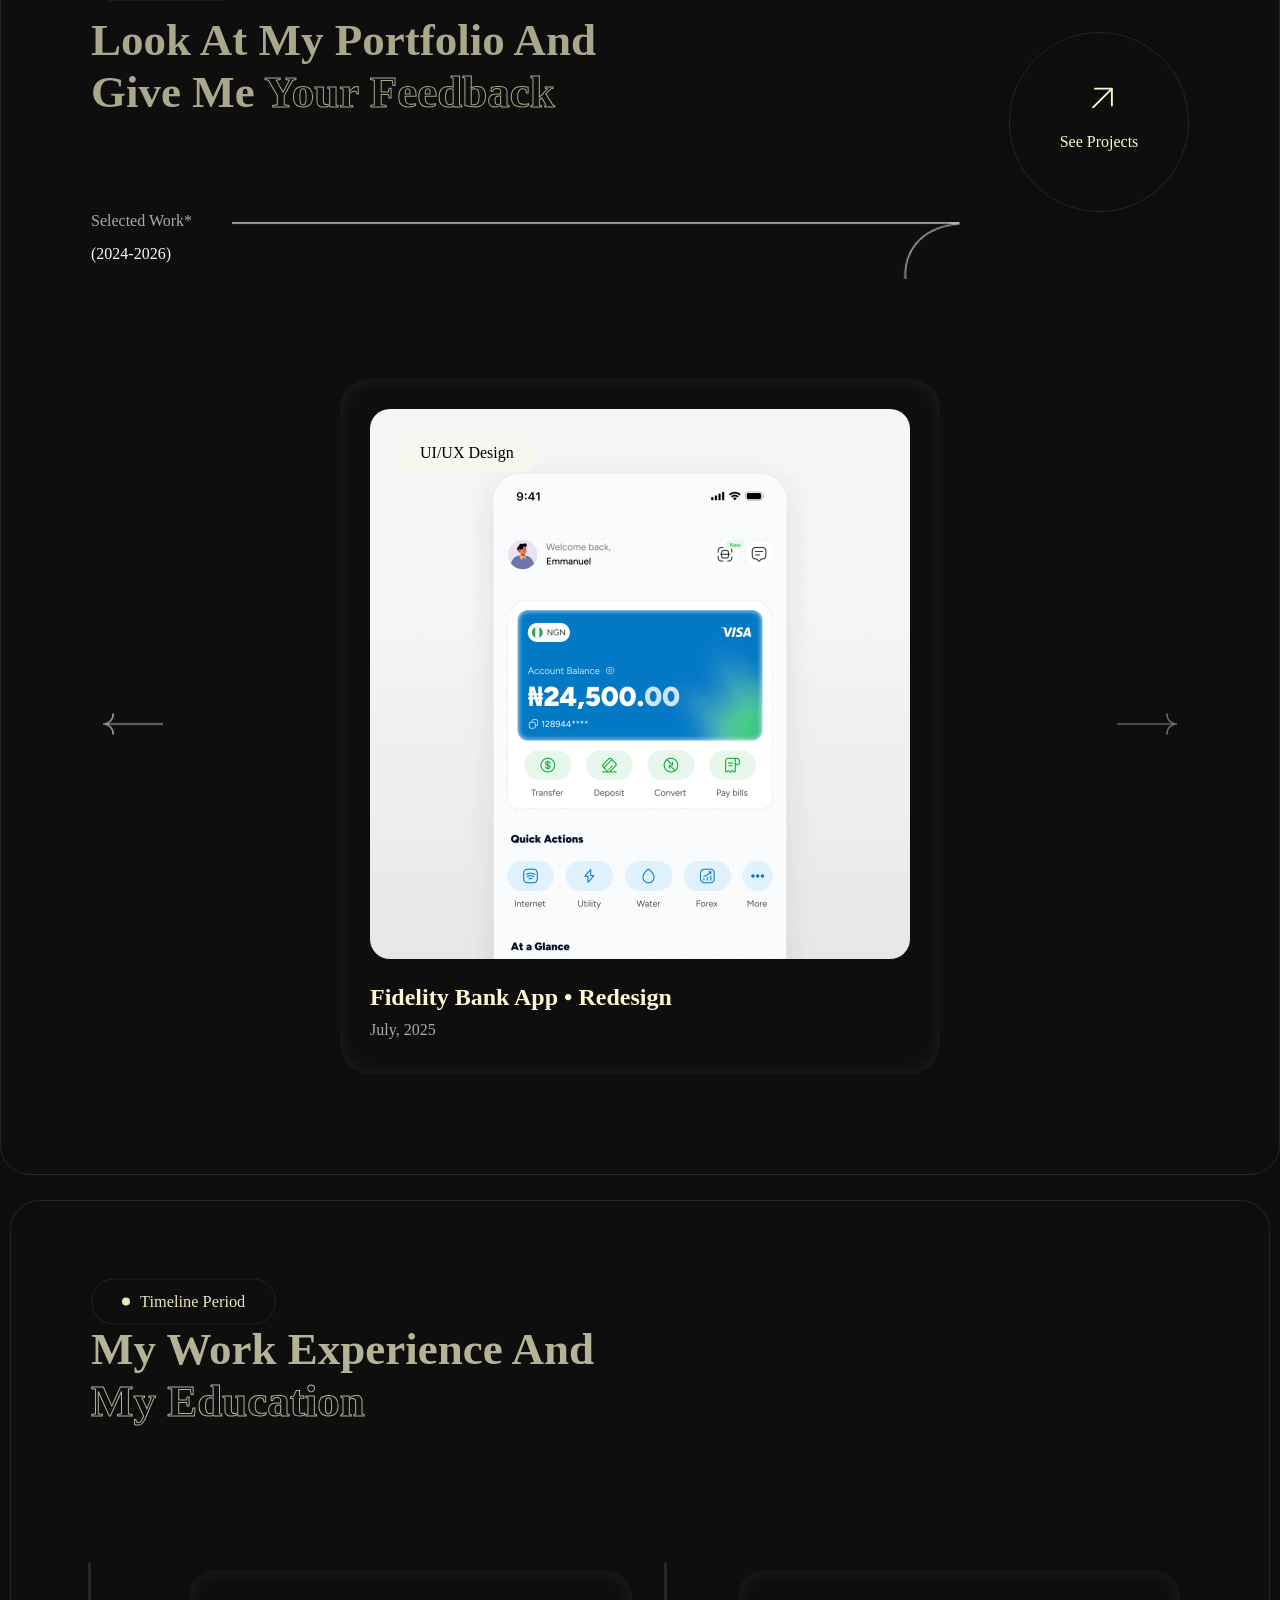
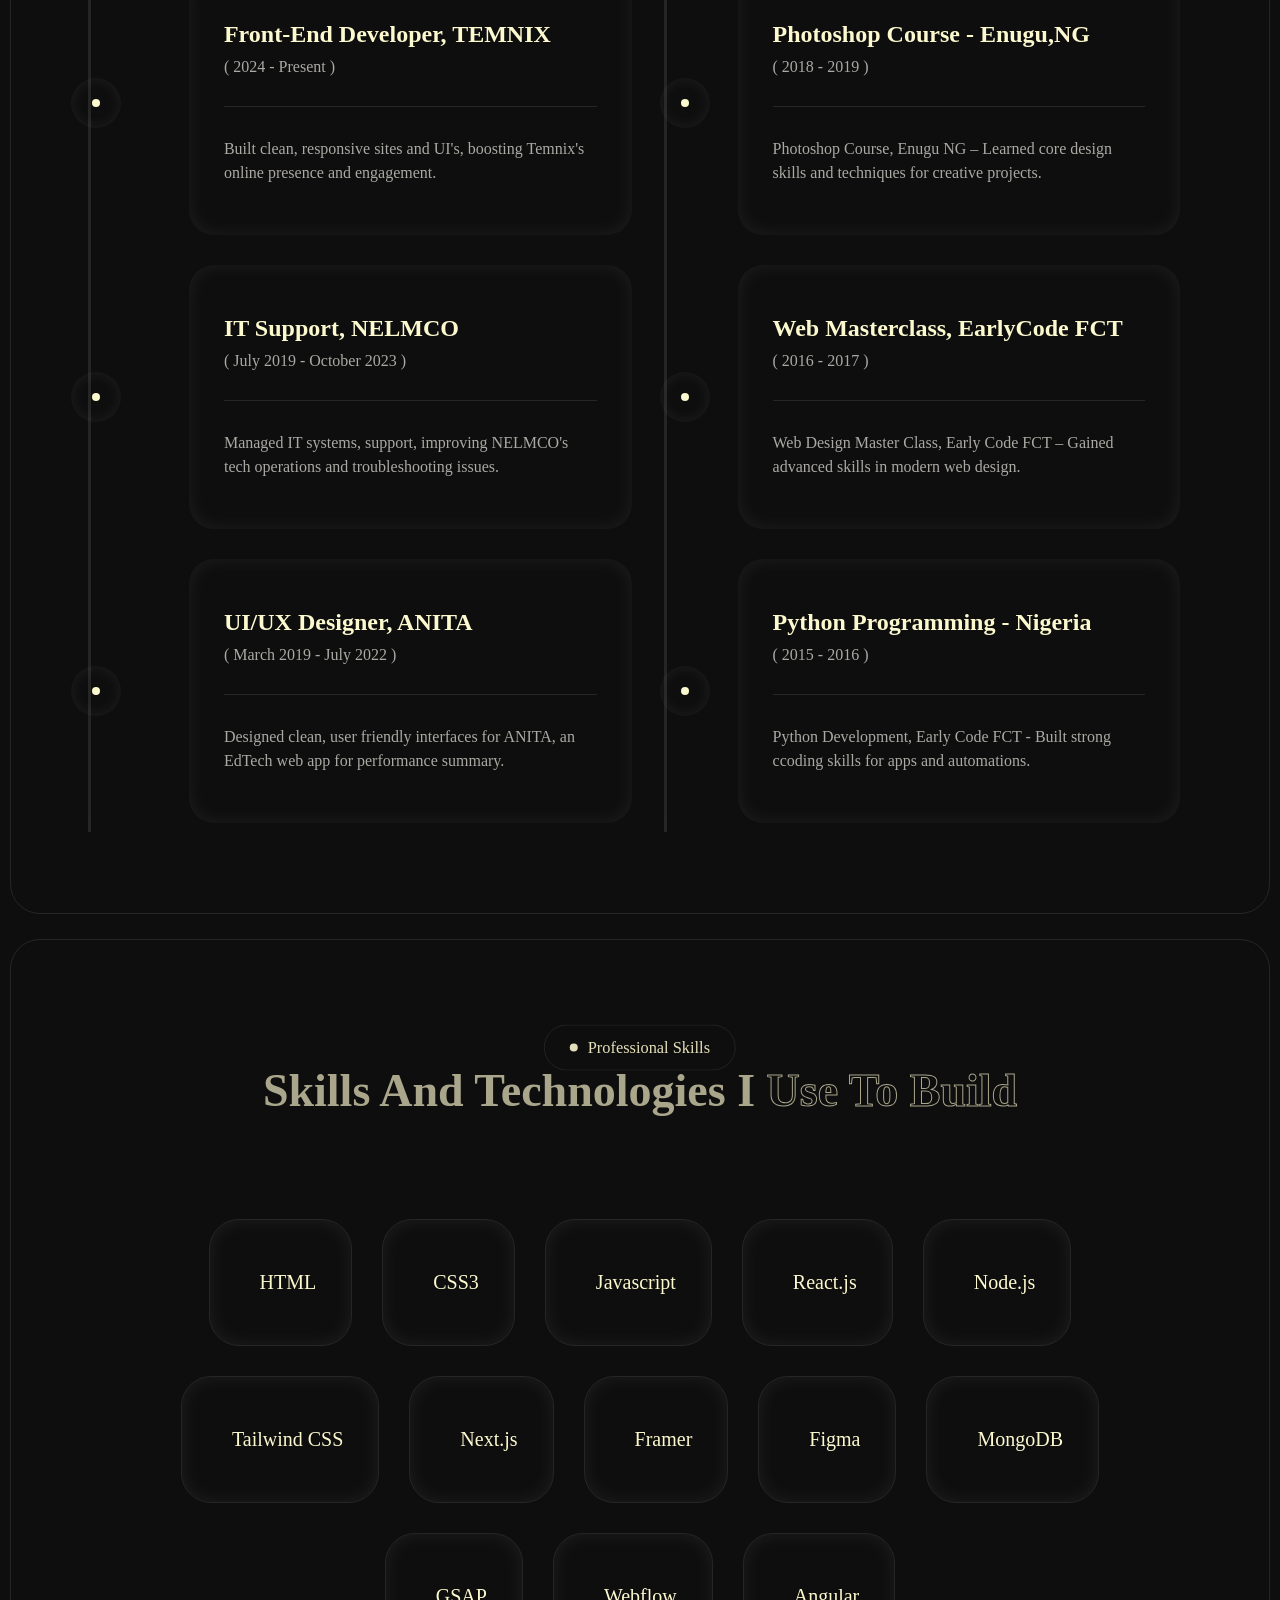
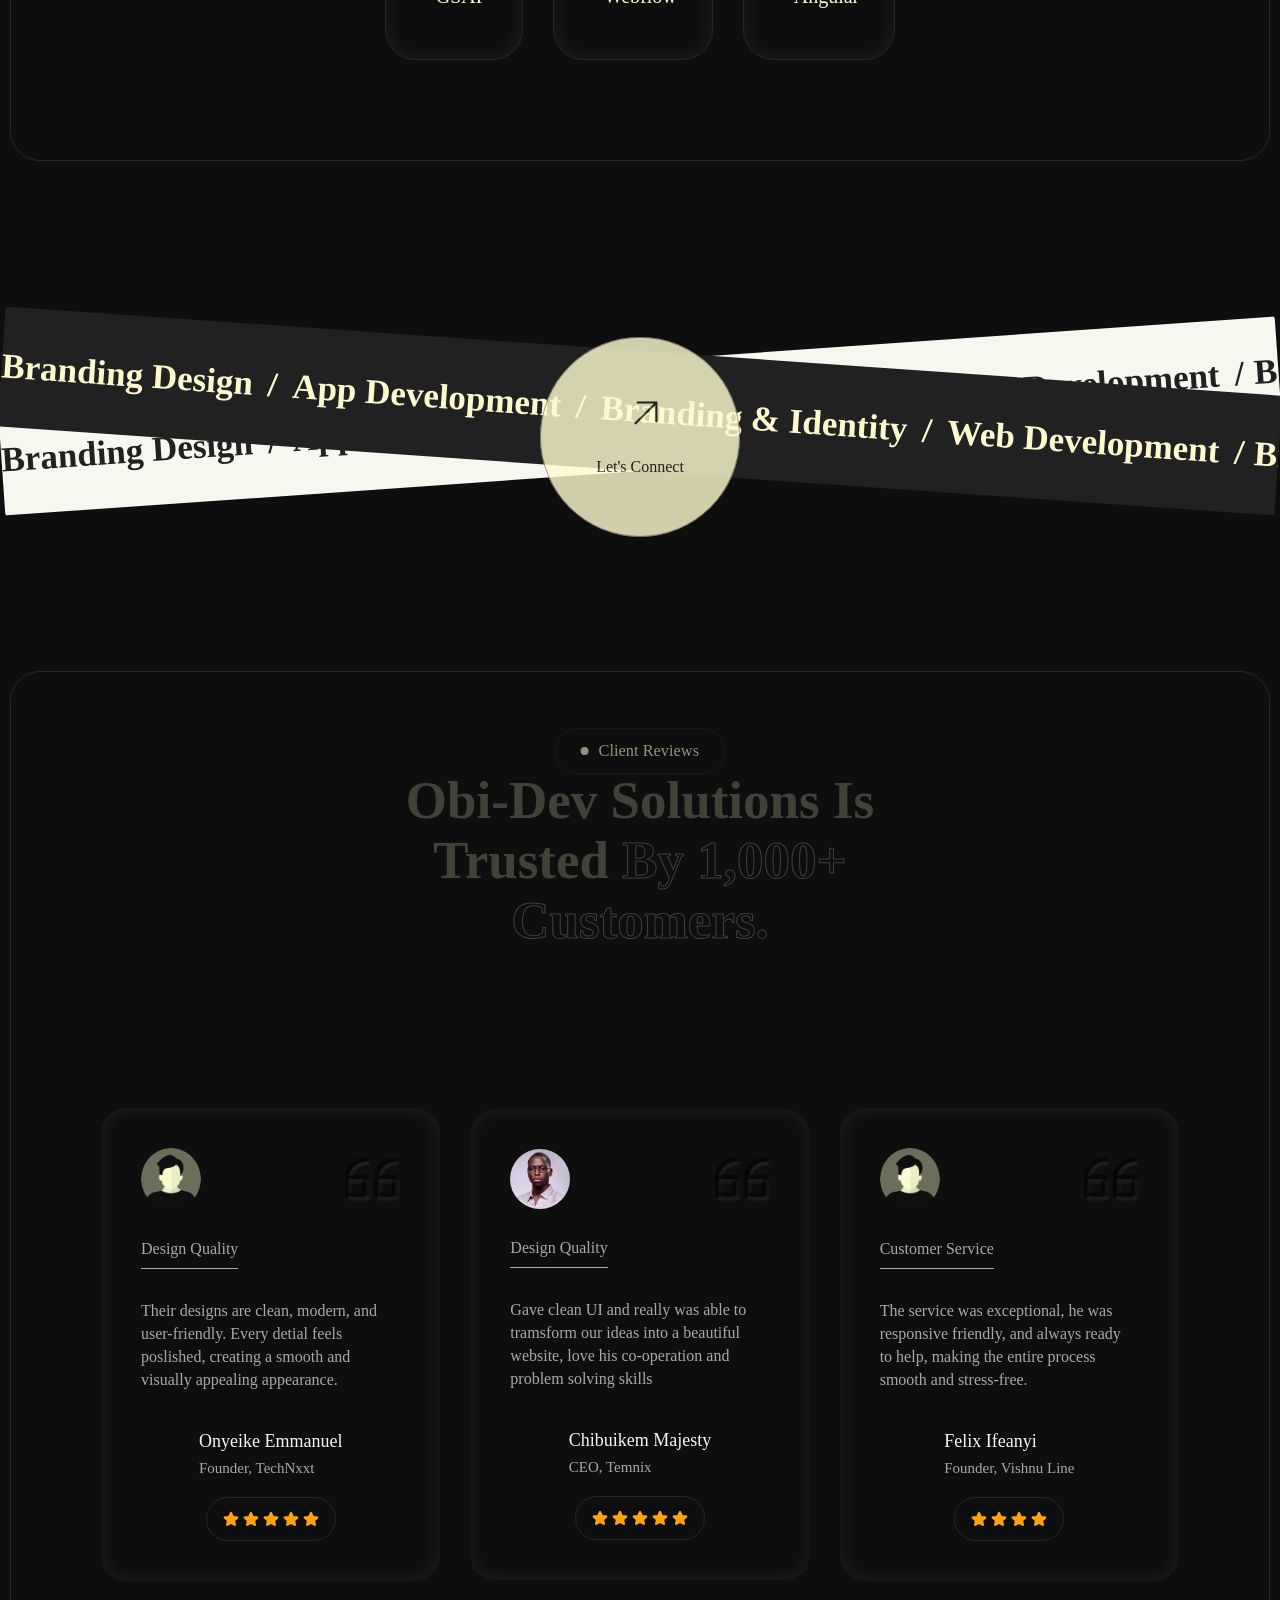
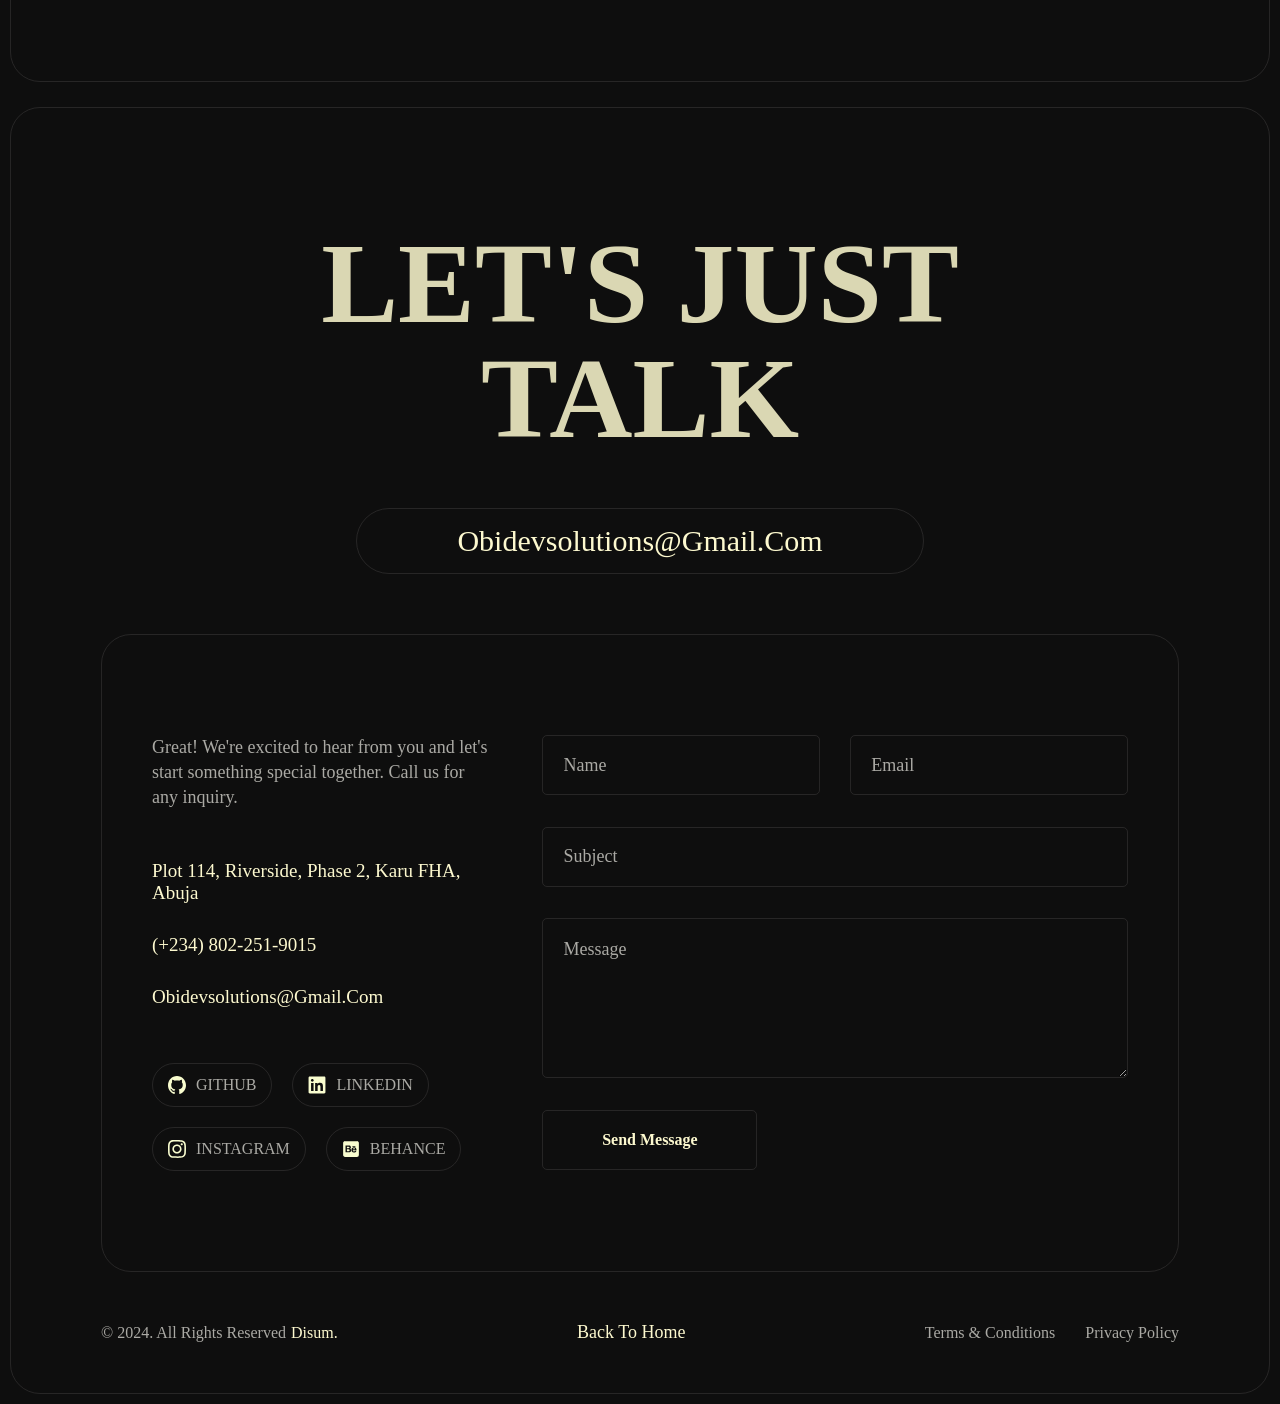
==== commit b96be507: "fixed some breskpoint issues, optimsed images, fixed seo" ====
--- a/Obi-Dev/index.html
+++ b/Obi-Dev/index.html
@@ -152,7 +152,7 @@
                 <h3>Profile:</h3>
 
                 <div class="image">
-                    <img src="img/portfolio photo.jpg" alt="Obi-Dev - Emmanuel Obiechina">
+                    <img src="img/obidev.webp" alt="Obi-Dev - Emmanuel Obiechina">
                 </div>
                 <h4>obidevsolutions@gmail.com, Based in Nigeria</h4>
 
@@ -344,7 +344,7 @@
                         <div class="slide-one">
                             <div class="image">
                                 <span>UI/UX Design</span>
-                                <img src="img/mockup portfolio.png" alt="">
+                                <img src="img/mockup portfolio.webp" alt="">
                             </div>
                             <div class="name">
                                 <h3 onclick="window.location.href='/project-details.html?id=fidelityapp'">Fidelity Bank App • Redesign</h3>
@@ -354,7 +354,7 @@
                         <div class="slide-one">
                             <div class="image">
                                 <span>Design Kit</span>
-                                <img src="img/govote - mockup.png" alt="">
+                                <img src="img/govote - mockup.webp" alt="">
                             </div>
                             <div class="name">
                                 <h3 onclick="window.location.href='/project-details.html?id=govote'">GoVote • Student Voting</h3>
@@ -364,7 +364,7 @@
                         <div class="slide-one">
                             <div class="image">
                                 <span>Design Kit</span>
-                                <img src="img/mockup portfolio-2.png" alt="">
+                                <img src="img/mockup portfolio-2.webp" alt="">
                             </div>
                             <div class="name">
                                 <h3 onclick="window.location.href='/project-details.html?id=gohub'">GoHub • Digital Prayer Book</h3>
@@ -626,7 +626,7 @@
                 <div class="testimonial">
                     <div class="review">
                         <div class="image">
-                            <img src="img/client1.png" alt="">
+                            <img src="img/man-user-circle-icon 1.png" alt="">
                             <img src="img/quote.png" alt="">
                         </div>
 
@@ -636,8 +636,8 @@
 
                         <div class="info">
                             <span>
-                                <h3>Tom Chelly</h3>
-                                <p>Frontend Engineer, TechNxt</p>
+                                <h3>Onyeike Emmanuel</h3>
+                                <p>Founder, TechNxxt</p>
                             </span>
 
                             <span class="rating">
@@ -676,7 +676,7 @@
                     </div>
                     <div class="review">
                         <div class="image">
-                            <img src="img/client1.png" alt="">
+                            <img src="img/man-user-circle-icon 1.png" alt="">
                             <img src="img/quote.png" alt="">
                         </div>
 
@@ -701,7 +701,7 @@
                     </div>
                     <div class="review">
                         <div class="image">
-                            <img src="img/aiony-haust-3TLl_97HNJo-unsplash.jpg" alt="">
+                            <img src="img/woman-user-circle-icon 1.png" alt="">
                             <img src="img/quote.png" alt="">
                         </div>
 
@@ -712,7 +712,7 @@
                         <div class="info">
                             <span>
                                 <h3>Sarah Johnson</h3>
-                                <p>Marketing Manager, NorthBridge Digital</p>
+                                <p>Marketing Manager, NorthBridge</p>
                             </span>
 
                             <span class="rating">
@@ -726,7 +726,7 @@
                     </div>
                     <div class="review">
                         <div class="image">
-                            <img src="img/client1.png" alt="">
+                            <img src="img/man-user-circle-icon 1.png" alt="">
                             <img src="img/quote.png" alt="">
                         </div>
 
@@ -737,7 +737,7 @@
                         <div class="info">
                             <span>
                                 <h3>Micheal Kene</h3>
-                                <p>Founder & CEO, Vertex Labs</p>
+                                <p>Fouder & CEO, Vertex Labs</p>
                             </span>
 
                             <span class="rating">
@@ -751,7 +751,7 @@
                     </div>
                     <div class="review">
                         <div class="image">
-                            <img src="img/client1.png" alt="">
+                            <img src="img/woman-user-circle-icon 1.png" alt="">
                             <img src="img/quote.png" alt="">
                         </div>
 
@@ -761,8 +761,8 @@
 
                         <div class="info">
                             <span>
-                                <h3>Anthony Edward</h3>
-                                <p>Brand Director, Evercrest Creative</p>
+                                <h3>Sarah Obi</h3>
+                                <p>Brand Director, Evercrest</p>
                             </span>
 
                             <span class="rating">
--- a/Obi-Dev/media-queries/style-query.css
+++ b/Obi-Dev/media-queries/style-query.css
@@ -4272,7 +4272,7 @@
     gap: 20px;
 }
 .hero .about-me .stats span h4{
-    font-size: 50px;
+    font-size: 45px;
     color: transparent;
     font-weight: 600;
     -webkit-text-stroke: 1px #FDF9CF;
@@ -4285,7 +4285,7 @@
     line-height: 25px;
 }
 .hero .profile {
-    padding: 40px 30px 30px 30px;
+    padding: 40px 25px 30px 25px;
     /* border: 1px solid white; */
     width: calc(25% - 25px);
     border-radius: 25px;
@@ -4294,22 +4294,23 @@
     display: flex;
     flex-direction: column;
     align-items: center;
+    /* justify-content: center; */
 }
 .hero .profile h3 {
     text-align: center;
     color: #FDF9CF;
     padding-bottom: 30px;
     border-bottom: 1px solid #39383894;
-    margin-bottom: 55px;
+    margin-bottom: 35px;
     font-weight: 500;
     font-size: 20px;
     width: 100%;
 }
 .hero .profile .image {
     width: 100%;
-    height: 230px;
+    height: 200px;
     overflow: hidden;
-    margin-top: 20%;
+    margin-top: 0px;
     border-radius: 15px;
     margin-bottom: 25px;
     border: 1px solid #39383894;
@@ -4319,7 +4320,7 @@
 }
 .hero .profile .image img {
     width: 110%;
-    margin-top: 40px;
+    margin-top: 0px;
 }
 .hero .profile h4 {
     text-align: center;
@@ -4358,8 +4359,8 @@
     box-shadow: inset 0px 0px 20px #ffffff12;
     border: none;
     font-weight: 500;
-    width: 100%;
-    font-size: 16px;
+    width: fit-content;
+    font-size: 15px;
     color: #FDF9CF;
     display: flex;
     align-items: center;
@@ -4377,7 +4378,7 @@
 .about-section {
     /* height: 170vh; */
     border: 1px solid #39383894;
-    margin: 0px 0px;
+    margin: 0px 10px;
     border-radius: 30px;
     padding: 70px 60px 70px 60px;
     margin-bottom: 25px;
@@ -4409,7 +4410,7 @@
 
 .about-section .header .lil-info h2 {
     color: #FDF9CF;
-    font-size: 35px;
+    font-size: 32px;
     font-weight: 600;
 }
 .about-section .header .lil-info h2:nth-child(1) {
@@ -4419,7 +4420,7 @@
 .about-section .header .lil-info h2:nth-child(2) {
     line-height: 45px;
     margin-bottom: 100px;
-    width: 90%;
+    width: 95%;
 }
 .about-section .more-info {
     display: flex;
@@ -4435,7 +4436,7 @@
     overflow: hidden;
 }
 .about-section .more-info .image img {
-    width: 110%;
+    width: 115%;
     /* margin-left: -80px; */
     /* transform: rotate(-2deg); */
     margin-top: -30px;
@@ -4574,10 +4575,10 @@
     animation: flicker 2s linear infinite;
 }
 .resume .header h2 {
-    font-size: 45px;
+    font-size: 40px;
     font-weight: 600;
     color: #FDF9CF;
-    width: 65%;
+    width: 54%;
 }
 .resume .header h2 span {
     color: transparent;
@@ -4589,7 +4590,7 @@
     gap: 30px 30px;
     margin-top: 100px;
     align-items: center;
-    margin-left: -20px;
+    margin-left: 0px;
     flex-wrap: wrap;
     flex-direction: row;
     position: relative;
@@ -4624,7 +4625,7 @@
     margin-bottom: 30px;
 }
 .resume .content .head h3 {
-    font-size: 24px;
+    font-size: 22px;
     padding-bottom: 10px;
     color: #FDF9CF;
 }
@@ -4694,11 +4695,12 @@
     animation: flicker 2s linear infinite;
 }
 .stack .header h2 {
-    font-size: 45px;
+    font-size: 40px;
     font-weight: 600;
     color: #FDF9CF;
-    /* width: 65%; */
+    width: 52%;
     text-align: center;
+    margin: 0px auto;
 }
 .stack .header h2 span {
     color: transparent;
@@ -4718,7 +4720,7 @@
     width: fit-content;
     justify-content: center;
     align-items: center;
-    padding: 40px 30px;
+    padding: 30px 30px;
     border-radius: 30px;
     color: #FDF9CF;
     font-size: 18px;
@@ -4924,10 +4926,10 @@
     animation: flicker 2s linear infinite;
 }
 .services .header h2 {
-    font-size: 45px;
+    font-size: 40px;
     font-weight: 600;
     color: #FDF9CF;
-    width: 50%;
+    width: 55%;
 }
 .services .header h2 span {
     color: transparent;
@@ -4961,15 +4963,15 @@
     display: flex;
     flex-direction: row;
     align-items: stretch;
-    gap: 0;
+    gap: 25px;
     margin-top: 80px;
-    width: 300%;  /* ← this is the key change, makes track 3x the wrapper */
+    width: calc(100% - 25px);  /* ← this is the key change, makes track 3x the wrapper */
     transition: transform 500ms cubic-bezier(0.4, 0, 0.2, 1);
     will-change: transform;
 }
 
 .services .service-cards .card {
-    width: 33.333%;  /* ← 1/3 of the track = exactly 1 wrapper width */
+    width: calc(50%);  /* ← 1/3 of the track = exactly 1 wrapper width */
     flex-shrink: 0;
     padding: 30px 30px;
     box-shadow: inset 0px 0px 20px #ffffff12;
@@ -4986,7 +4988,7 @@
     color: #ededed;
     font-size: 30px;
     width: 300px;
-    width: 80%;
+    width: 85%;
     line-height: 35px;
 }
 .services .service-cards .card .extras {
@@ -5000,7 +5002,7 @@
     text-align: left;
     padding: 8px 0;
     color: #b6b5afed;
-    font-size: 15px;
+    font-size: 16px;
     display: flex;
     align-items: center;
     gap: 10px;
@@ -5163,7 +5165,7 @@
 .portfolio {
     /* height: 170vh; */
     border: 1px solid #39383894;
-    margin: 0px 0px;
+    margin: 0px 10px;
     border-radius: 30px;
     padding: 70px 60px 70px 60px;
     margin-bottom: 25px;
@@ -5195,7 +5197,7 @@
     animation: flicker 2s linear infinite;
 }
 .portfolio .header h2 {
-    font-size: 45px;
+    font-size: 40px;
     font-weight: 600;
     color: #FDF9CF;
     width: 55%;
@@ -5231,7 +5233,7 @@
     width: 180px;
     display: flex;
     right: 0px;
-    top: 70px;
+    top: 20px;
     justify-content: center;
     align-items: center;
     background-color: transparent;
@@ -5350,13 +5352,13 @@
     z-index: 2;
 }
 .slide-one .name h3 {
-    font-size: 24px;
+    font-size: 26px;
     color:#FDF9CF;
     padding-bottom: 10px;
     font-weight: 600;
 }
 .slide-one .name p {
-    font-size: 16px;
+    font-size: 18px;
     color:#b6b5afed;
     padding-bottom: 5px;
 }
@@ -5390,7 +5392,7 @@
 }
 .client .header {
     text-align: center;
-    padding: 0 200px;
+    padding: 0 00px;
 }
 .client .header>span {
     margin-left: 50%;
@@ -5418,10 +5420,11 @@
     animation: flicker 2s linear infinite;
 }
 .client .header h2 {
-    font-size: 45px;
+    font-size: 40px;
     font-weight: 600;
     color: #FDF9CF;
-    /* width: 95%; */
+    width: 75%;
+    margin: 0px auto;
     text-align: center;
 }
 .client .header h2 span {
@@ -5438,10 +5441,10 @@
     display: flex;
     flex-direction: row;  /* change from column to row */
     gap: 30px;
-    justify-content: flex-start;
+    /* justify-content: flex-start; */
     align-items: stretch;
-    margin-top: 50px;
-    width: 300%;  /* 3 reviews — change if you have more */
+    margin-top: 70px;
+    width: calc(100% - 30px);  /* 3 reviews — change if you have more */
     transition: transform 500ms cubic-bezier(0.4, 0, 0.2, 1);
     will-change: transform;
 }
@@ -5450,7 +5453,7 @@
     padding: 30px;
     box-shadow: inset 0px 0px 20px #ffffff12;
     border-radius: 30px;
-    width: 33.333%;  /* 1/3 of track — change if you have more */
+    width: calc(50%);  /* 1/3 of track — change if you have more */
     flex-shrink: 0;
     box-sizing: border-box;
 }
@@ -5473,14 +5476,15 @@
     color: #b6b5afed;
     font-size: 16px;
     font-weight: 400;
-    width: 90%;
-    margin-bottom: 40px;
+    width: 100%;
+    margin-bottom: 50px;
     line-height: 23px;
 }
 .client .testimonial .review .info {
     display: flex;
+    /* flex-direction: column; */
     justify-content: space-between;
-    align-items: center;
+    align-items: end;
 }
 .client .testimonial .review .info span:nth-child(1) h3{
     font-weight: 500;
@@ -5492,6 +5496,7 @@
     font-weight: 400;
     color: #b6b5afed;
     font-size: 15px;
+    width: 100%;
 }
 .client .testimonial .review .info .rating {
     display: flex;
@@ -5501,6 +5506,7 @@
     border-radius: 30px;
     padding: 12px 15px;
     gap: 2px;
+    /* margin-top: 20px; */
 }
 .client .testimonial .review .info .rating img {
     width: 18px;
--- a/Obi-Dev/media-queries/style-query.css
+++ b/Obi-Dev/media-queries/style-query.css
@@ -4272,7 +4272,7 @@
     gap: 20px;
 }
 .hero .about-me .stats span h4{
-    font-size: 50px;
+    font-size: 45px;
     color: transparent;
     font-weight: 600;
     -webkit-text-stroke: 1px #FDF9CF;
@@ -4285,7 +4285,7 @@
     line-height: 25px;
 }
 .hero .profile {
-    padding: 40px 30px 30px 30px;
+    padding: 40px 25px 30px 25px;
     /* border: 1px solid white; */
     width: calc(25% - 25px);
     border-radius: 25px;
@@ -4294,22 +4294,23 @@
     display: flex;
     flex-direction: column;
     align-items: center;
+    /* justify-content: center; */
 }
 .hero .profile h3 {
     text-align: center;
     color: #FDF9CF;
     padding-bottom: 30px;
     border-bottom: 1px solid #39383894;
-    margin-bottom: 55px;
+    margin-bottom: 35px;
     font-weight: 500;
     font-size: 20px;
     width: 100%;
 }
 .hero .profile .image {
     width: 100%;
-    height: 230px;
+    height: 200px;
     overflow: hidden;
-    margin-top: 20%;
+    margin-top: 0px;
     border-radius: 15px;
     margin-bottom: 25px;
     border: 1px solid #39383894;
@@ -4319,7 +4320,7 @@
 }
 .hero .profile .image img {
     width: 110%;
-    margin-top: 40px;
+    margin-top: 0px;
 }
 .hero .profile h4 {
     text-align: center;
@@ -4358,8 +4359,8 @@
     box-shadow: inset 0px 0px 20px #ffffff12;
     border: none;
     font-weight: 500;
-    width: 100%;
-    font-size: 16px;
+    width: fit-content;
+    font-size: 15px;
     color: #FDF9CF;
     display: flex;
     align-items: center;
@@ -4377,7 +4378,7 @@
 .about-section {
     /* height: 170vh; */
     border: 1px solid #39383894;
-    margin: 0px 0px;
+    margin: 0px 10px;
     border-radius: 30px;
     padding: 70px 60px 70px 60px;
     margin-bottom: 25px;
@@ -4409,7 +4410,7 @@
 
 .about-section .header .lil-info h2 {
     color: #FDF9CF;
-    font-size: 35px;
+    font-size: 32px;
     font-weight: 600;
 }
 .about-section .header .lil-info h2:nth-child(1) {
@@ -4419,7 +4420,7 @@
 .about-section .header .lil-info h2:nth-child(2) {
     line-height: 45px;
     margin-bottom: 100px;
-    width: 90%;
+    width: 95%;
 }
 .about-section .more-info {
     display: flex;
@@ -4435,7 +4436,7 @@
     overflow: hidden;
 }
 .about-section .more-info .image img {
-    width: 110%;
+    width: 115%;
     /* margin-left: -80px; */
     /* transform: rotate(-2deg); */
     margin-top: -30px;
@@ -4574,10 +4575,10 @@
     animation: flicker 2s linear infinite;
 }
 .resume .header h2 {
-    font-size: 45px;
+    font-size: 40px;
     font-weight: 600;
     color: #FDF9CF;
-    width: 65%;
+    width: 54%;
 }
 .resume .header h2 span {
     color: transparent;
@@ -4589,7 +4590,7 @@
     gap: 30px 30px;
     margin-top: 100px;
     align-items: center;
-    margin-left: -20px;
+    margin-left: 0px;
     flex-wrap: wrap;
     flex-direction: row;
     position: relative;
@@ -4624,7 +4625,7 @@
     margin-bottom: 30px;
 }
 .resume .content .head h3 {
-    font-size: 24px;
+    font-size: 22px;
     padding-bottom: 10px;
     color: #FDF9CF;
 }
@@ -4694,11 +4695,12 @@
     animation: flicker 2s linear infinite;
 }
 .stack .header h2 {
-    font-size: 45px;
+    font-size: 40px;
     font-weight: 600;
     color: #FDF9CF;
-    /* width: 65%; */
+    width: 52%;
     text-align: center;
+    margin: 0px auto;
 }
 .stack .header h2 span {
     color: transparent;
@@ -4718,7 +4720,7 @@
     width: fit-content;
     justify-content: center;
     align-items: center;
-    padding: 40px 30px;
+    padding: 30px 30px;
     border-radius: 30px;
     color: #FDF9CF;
     font-size: 18px;
@@ -4924,10 +4926,10 @@
     animation: flicker 2s linear infinite;
 }
 .services .header h2 {
-    font-size: 45px;
+    font-size: 40px;
     font-weight: 600;
     color: #FDF9CF;
-    width: 50%;
+    width: 55%;
 }
 .services .header h2 span {
     color: transparent;
@@ -4961,15 +4963,15 @@
     display: flex;
     flex-direction: row;
     align-items: stretch;
-    gap: 0;
+    gap: 25px;
     margin-top: 80px;
-    width: 300%;  /* ← this is the key change, makes track 3x the wrapper */
+    width: calc(100% - 25px);  /* ← this is the key change, makes track 3x the wrapper */
     transition: transform 500ms cubic-bezier(0.4, 0, 0.2, 1);
     will-change: transform;
 }
 
 .services .service-cards .card {
-    width: 33.333%;  /* ← 1/3 of the track = exactly 1 wrapper width */
+    width: calc(50%);  /* ← 1/3 of the track = exactly 1 wrapper width */
     flex-shrink: 0;
     padding: 30px 30px;
     box-shadow: inset 0px 0px 20px #ffffff12;
@@ -4986,7 +4988,7 @@
     color: #ededed;
     font-size: 30px;
     width: 300px;
-    width: 80%;
+    width: 85%;
     line-height: 35px;
 }
 .services .service-cards .card .extras {
@@ -5000,7 +5002,7 @@
     text-align: left;
     padding: 8px 0;
     color: #b6b5afed;
-    font-size: 15px;
+    font-size: 16px;
     display: flex;
     align-items: center;
     gap: 10px;
@@ -5163,7 +5165,7 @@
 .portfolio {
     /* height: 170vh; */
     border: 1px solid #39383894;
-    margin: 0px 0px;
+    margin: 0px 10px;
     border-radius: 30px;
     padding: 70px 60px 70px 60px;
     margin-bottom: 25px;
@@ -5195,7 +5197,7 @@
     animation: flicker 2s linear infinite;
 }
 .portfolio .header h2 {
-    font-size: 45px;
+    font-size: 40px;
     font-weight: 600;
     color: #FDF9CF;
     width: 55%;
@@ -5231,7 +5233,7 @@
     width: 180px;
     display: flex;
     right: 0px;
-    top: 70px;
+    top: 20px;
     justify-content: center;
     align-items: center;
     background-color: transparent;
@@ -5350,13 +5352,13 @@
     z-index: 2;
 }
 .slide-one .name h3 {
-    font-size: 24px;
+    font-size: 26px;
     color:#FDF9CF;
     padding-bottom: 10px;
     font-weight: 600;
 }
 .slide-one .name p {
-    font-size: 16px;
+    font-size: 18px;
     color:#b6b5afed;
     padding-bottom: 5px;
 }
@@ -5390,7 +5392,7 @@
 }
 .client .header {
     text-align: center;
-    padding: 0 200px;
+    padding: 0 00px;
 }
 .client .header>span {
     margin-left: 50%;
@@ -5418,10 +5420,11 @@
     animation: flicker 2s linear infinite;
 }
 .client .header h2 {
-    font-size: 45px;
+    font-size: 40px;
     font-weight: 600;
     color: #FDF9CF;
-    /* width: 95%; */
+    width: 75%;
+    margin: 0px auto;
     text-align: center;
 }
 .client .header h2 span {
@@ -5438,10 +5441,10 @@
     display: flex;
     flex-direction: row;  /* change from column to row */
     gap: 30px;
-    justify-content: flex-start;
+    /* justify-content: flex-start; */
     align-items: stretch;
-    margin-top: 50px;
-    width: 300%;  /* 3 reviews — change if you have more */
+    margin-top: 70px;
+    width: calc(100% - 30px);  /* 3 reviews — change if you have more */
     transition: transform 500ms cubic-bezier(0.4, 0, 0.2, 1);
     will-change: transform;
 }
@@ -5450,7 +5453,7 @@
     padding: 30px;
     box-shadow: inset 0px 0px 20px #ffffff12;
     border-radius: 30px;
-    width: 33.333%;  /* 1/3 of track — change if you have more */
+    width: calc(50%);  /* 1/3 of track — change if you have more */
     flex-shrink: 0;
     box-sizing: border-box;
 }
@@ -5473,14 +5476,15 @@
     color: #b6b5afed;
     font-size: 16px;
     font-weight: 400;
-    width: 90%;
-    margin-bottom: 40px;
+    width: 100%;
+    margin-bottom: 50px;
     line-height: 23px;
 }
 .client .testimonial .review .info {
     display: flex;
+    /* flex-direction: column; */
     justify-content: space-between;
-    align-items: center;
+    align-items: end;
 }
 .client .testimonial .review .info span:nth-child(1) h3{
     font-weight: 500;
@@ -5492,6 +5496,7 @@
     font-weight: 400;
     color: #b6b5afed;
     font-size: 15px;
+    width: 100%;
 }
 .client .testimonial .review .info .rating {
     display: flex;
@@ -5501,6 +5506,7 @@
     border-radius: 30px;
     padding: 12px 15px;
     gap: 2px;
+    /* margin-top: 20px; */
 }
 .client .testimonial .review .info .rating img {
     width: 18px;
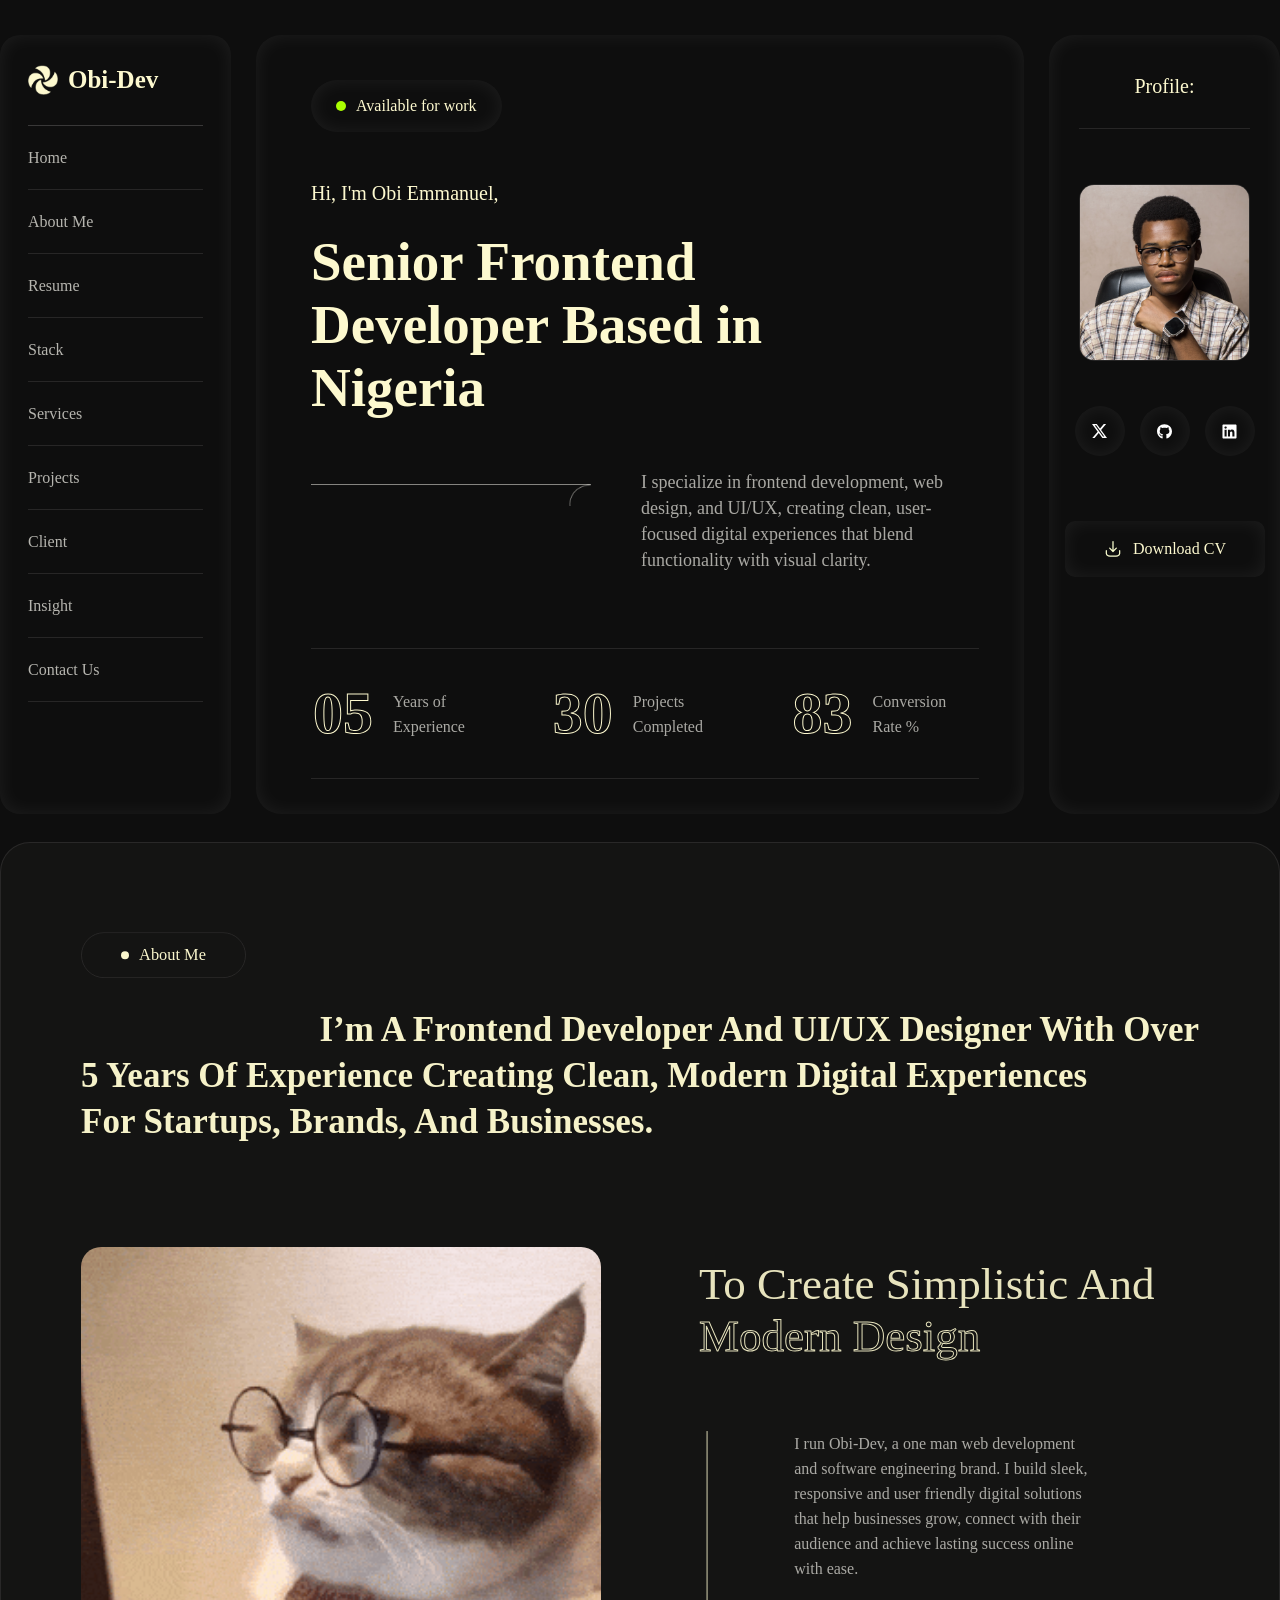
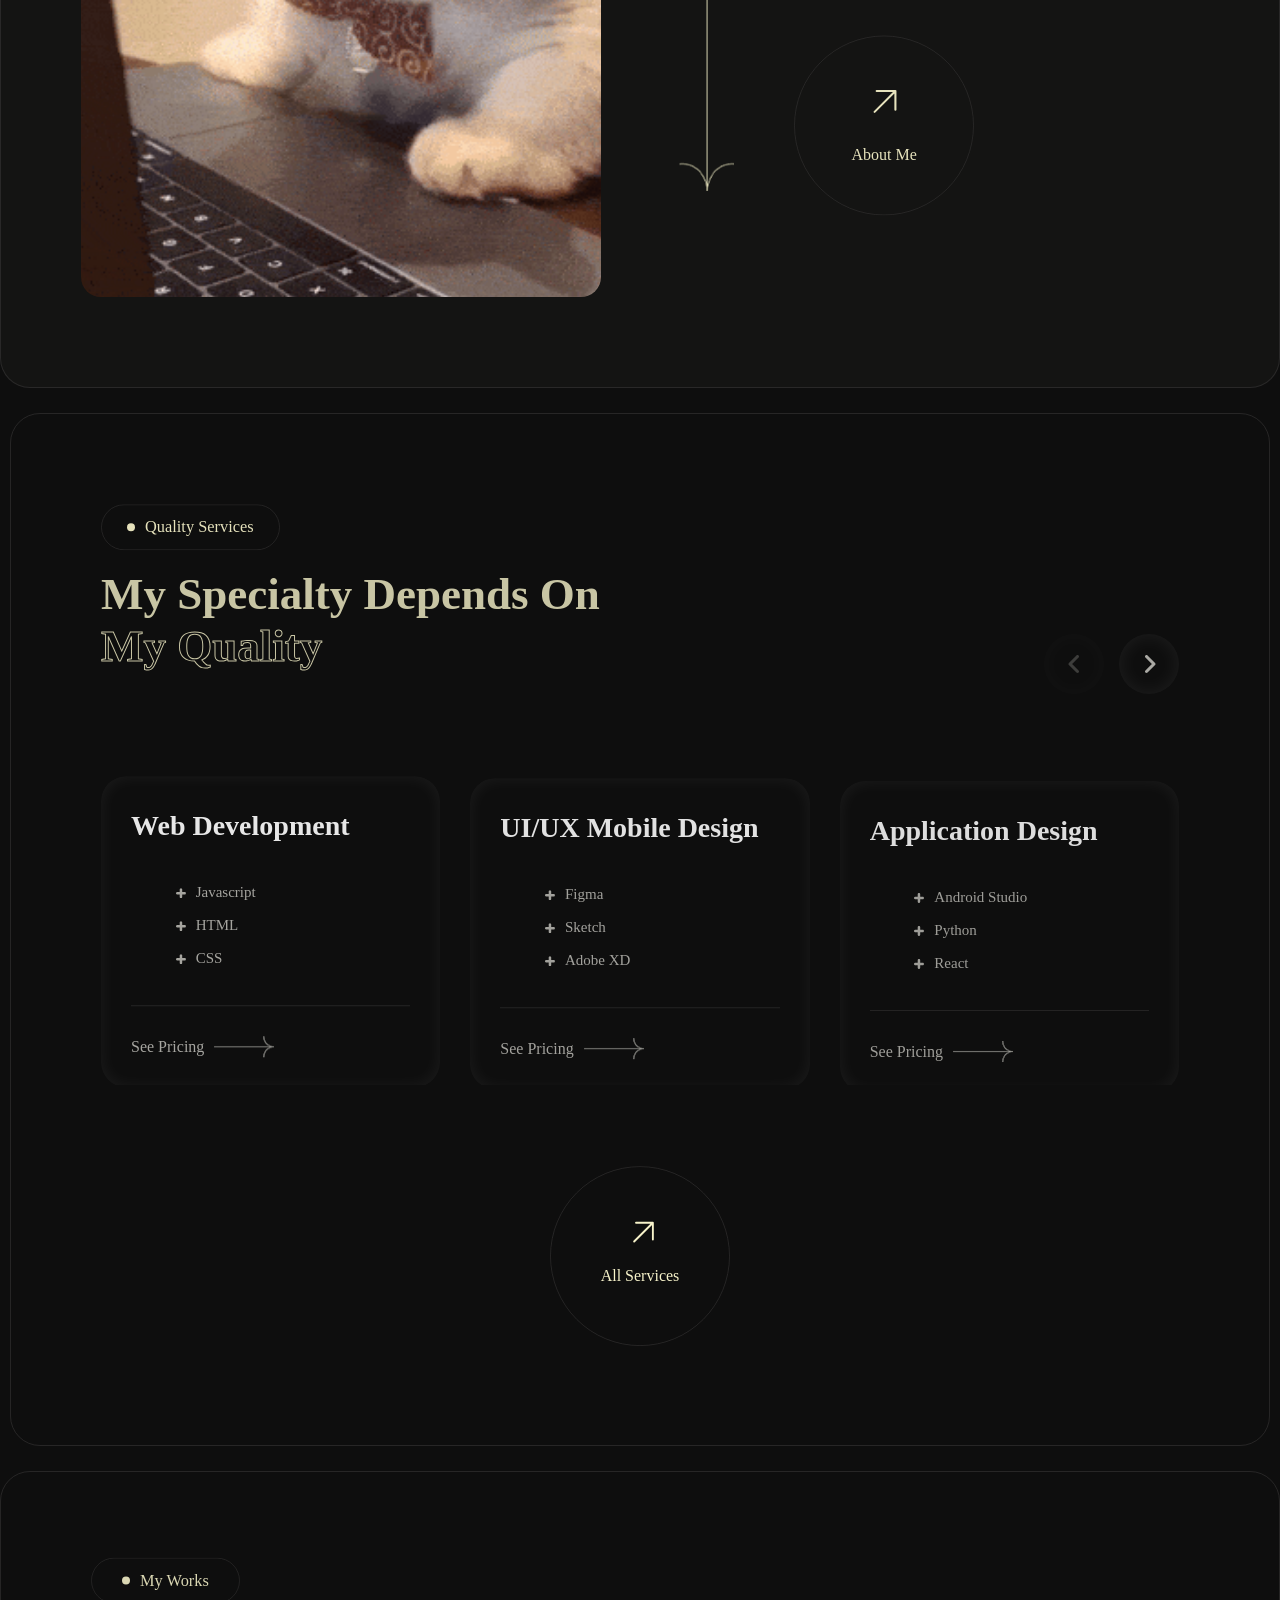
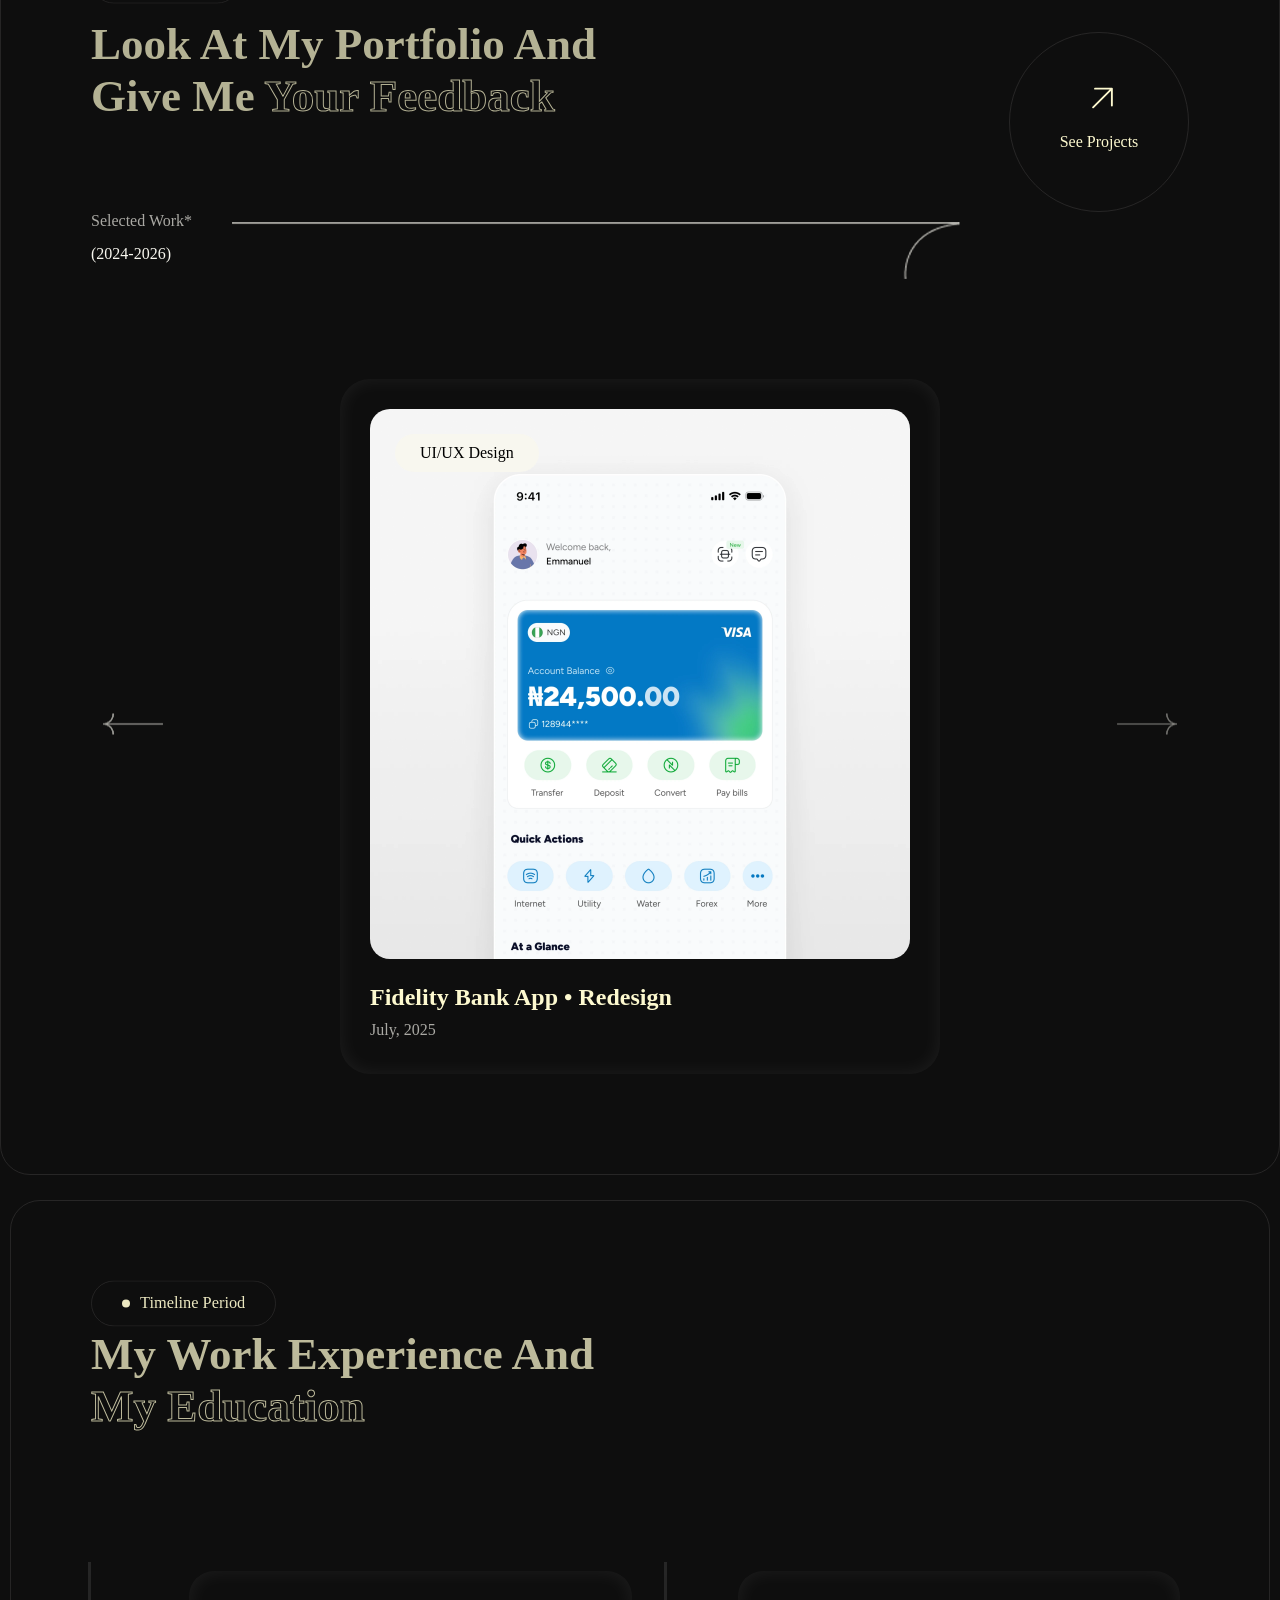
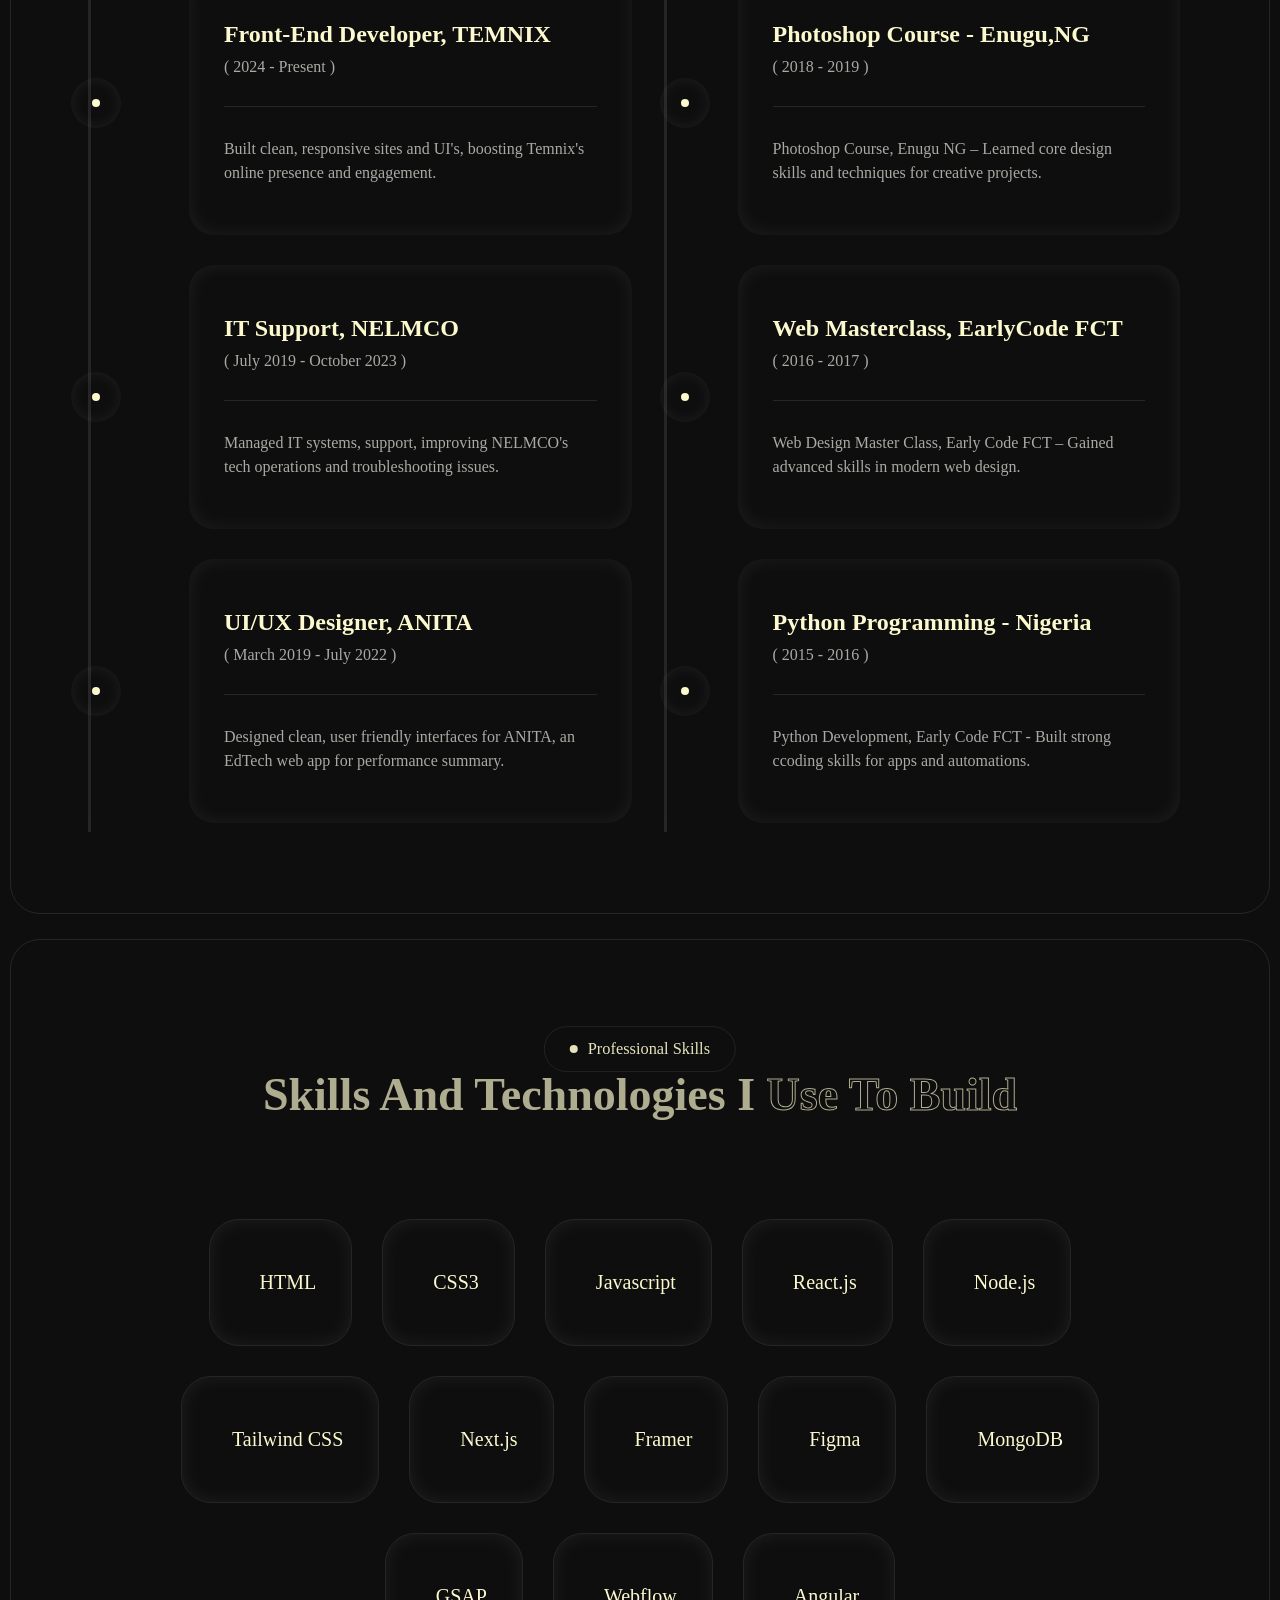
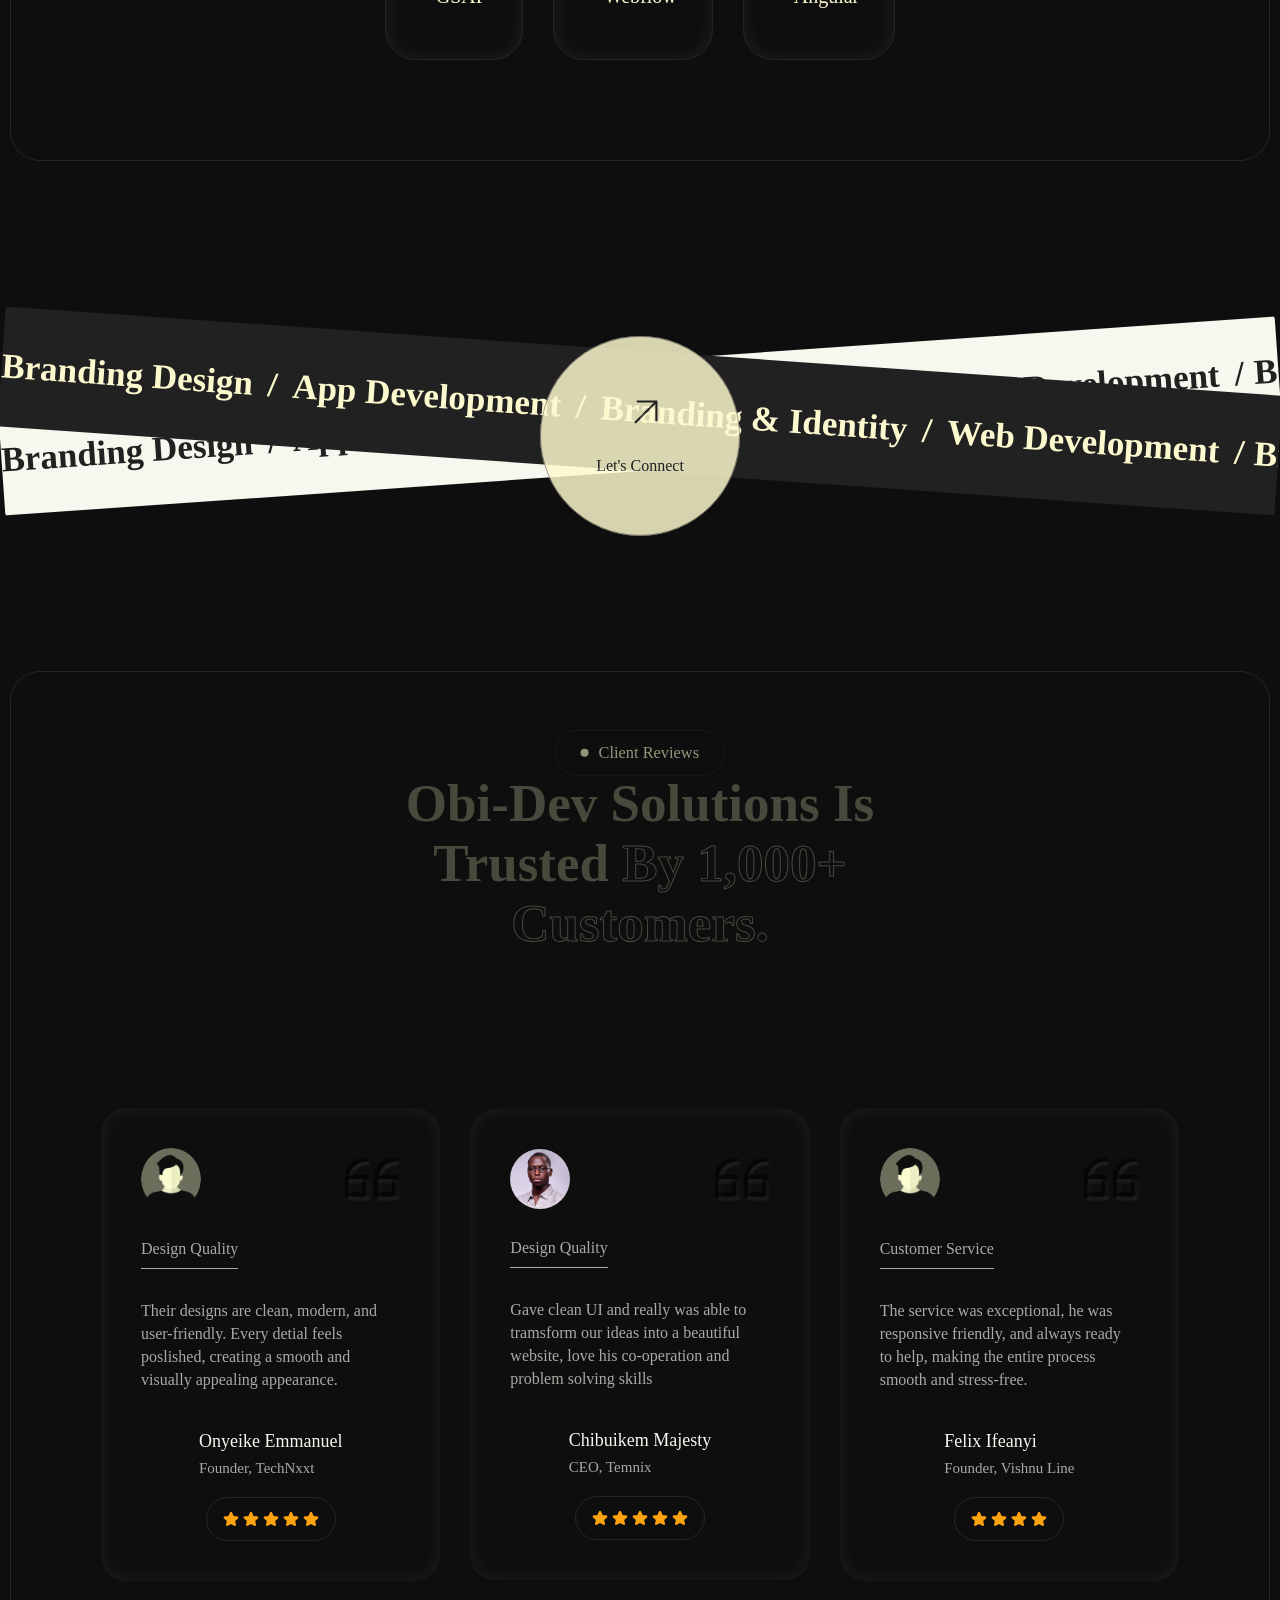
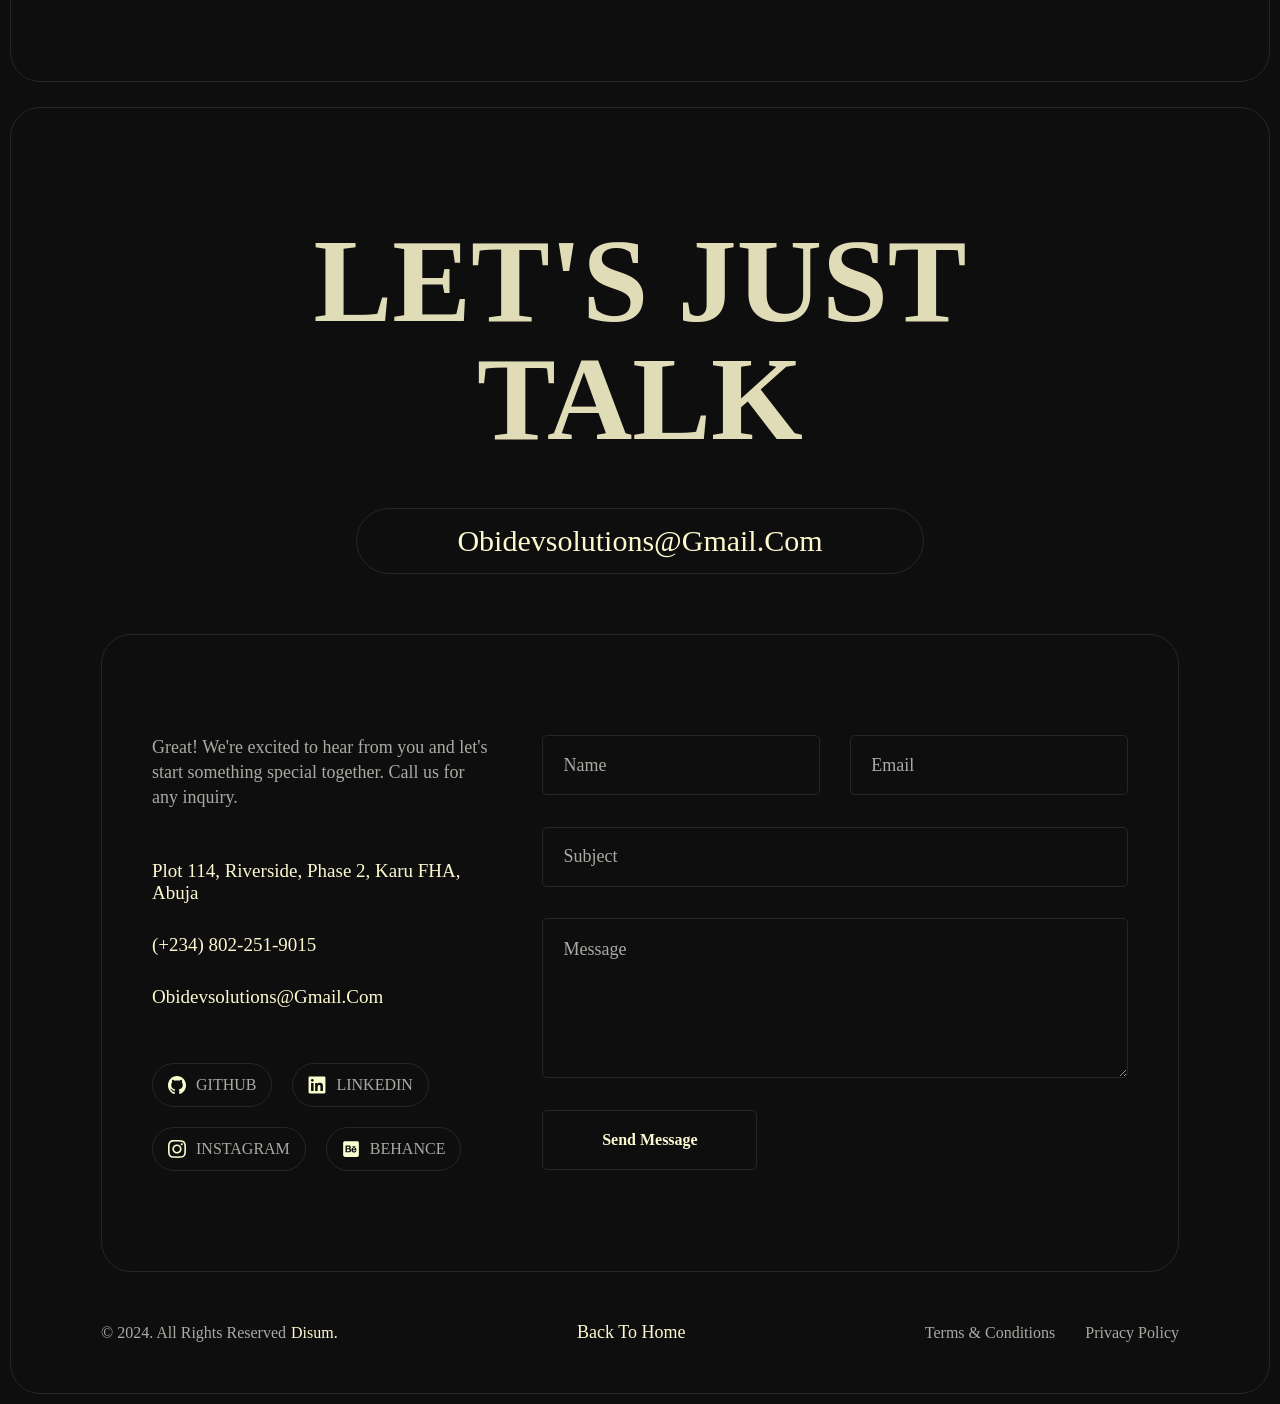
==== commit 37068c91: "minor adjustmets" ====
--- a/Obi-Dev/index.html
+++ b/Obi-Dev/index.html
@@ -132,6 +132,10 @@
                     <p>I specialize in frontend development, web design, and UI/UX, creating clean, user-focused digital
                         experiences that blend functionality with visual clarity.</p>
                 </span>
+                
+                <!-- <a href="img/Emmanuel ObiechinaCV(Updated -1)_093117.docx"
+                    download="Emmanuel-Obiechina-CV.pdf" ><button class="wa-btn"><img src="./icons/whatsapp-svgrepo-com.svg"
+                            alt="">Reach Me</button></a> -->
 
                 <div class="stats">
                     <span>
--- a/Obi-Dev/media-queries/style-query.css
+++ b/Obi-Dev/media-queries/style-query.css
@@ -292,6 +292,9 @@
     padding-bottom: 25px;
     width: 90%;
 }
+.hero .about-me .arrow {
+    padding-bottom: 45px;
+}
 .hero .about-me>.arrow img {
     width: 350px;
     margin-top: 15px;
@@ -305,9 +308,33 @@
     width: 95%;
     line-height: 28px;
 }
+.hero .wa-btn {
+    display: flex;
+    align-items: center;
+    text-align: center;
+    padding: 15px 30px;
+    background-color: transparent;
+    border-radius: 10px;
+    box-shadow: inset 0px 0px 20px #ffffff12;
+    border: none;
+    font-weight: 500;
+    width: fit-content;
+    font-size: 15px;
+    color: var(--main-color);
+    transition: all 400ms;
+    margin-bottom: 30px;
+}
+.hero .wa-btn:active {
+    transform: translateX(-50%) scale(0.9);
+    opacity: 0.8;
+}
+.hero .wa-btn img {
+    width: 20px;
+    margin-right: 10px;
+}
 .hero .about-me .stats {
     display: flex;
-    margin-top: 20px;
+    margin-top: 0px;
     gap: 25px;
     border-top: 1px solid #39383894;
     border-bottom: 1px solid #39383894;
@@ -407,6 +434,7 @@
     margin-left: 50%;
     transform: translateX(-50%);
     transition: all 400ms;
+    margin-top: 20px;
 }
 .hero .profile a button:active {
     transform: translateX(-50%) scale(0.9);
--- a/Obi-Dev/media-queries/style-query.css
+++ b/Obi-Dev/media-queries/style-query.css
@@ -292,6 +292,9 @@
     padding-bottom: 25px;
     width: 90%;
 }
+.hero .about-me .arrow {
+    padding-bottom: 45px;
+}
 .hero .about-me>.arrow img {
     width: 350px;
     margin-top: 15px;
@@ -305,9 +308,33 @@
     width: 95%;
     line-height: 28px;
 }
+.hero .wa-btn {
+    display: flex;
+    align-items: center;
+    text-align: center;
+    padding: 15px 30px;
+    background-color: transparent;
+    border-radius: 10px;
+    box-shadow: inset 0px 0px 20px #ffffff12;
+    border: none;
+    font-weight: 500;
+    width: fit-content;
+    font-size: 15px;
+    color: var(--main-color);
+    transition: all 400ms;
+    margin-bottom: 30px;
+}
+.hero .wa-btn:active {
+    transform: translateX(-50%) scale(0.9);
+    opacity: 0.8;
+}
+.hero .wa-btn img {
+    width: 20px;
+    margin-right: 10px;
+}
 .hero .about-me .stats {
     display: flex;
-    margin-top: 20px;
+    margin-top: 0px;
     gap: 25px;
     border-top: 1px solid #39383894;
     border-bottom: 1px solid #39383894;
@@ -407,6 +434,7 @@
     margin-left: 50%;
     transform: translateX(-50%);
     transition: all 400ms;
+    margin-top: 20px;
 }
 .hero .profile a button:active {
     transform: translateX(-50%) scale(0.9);
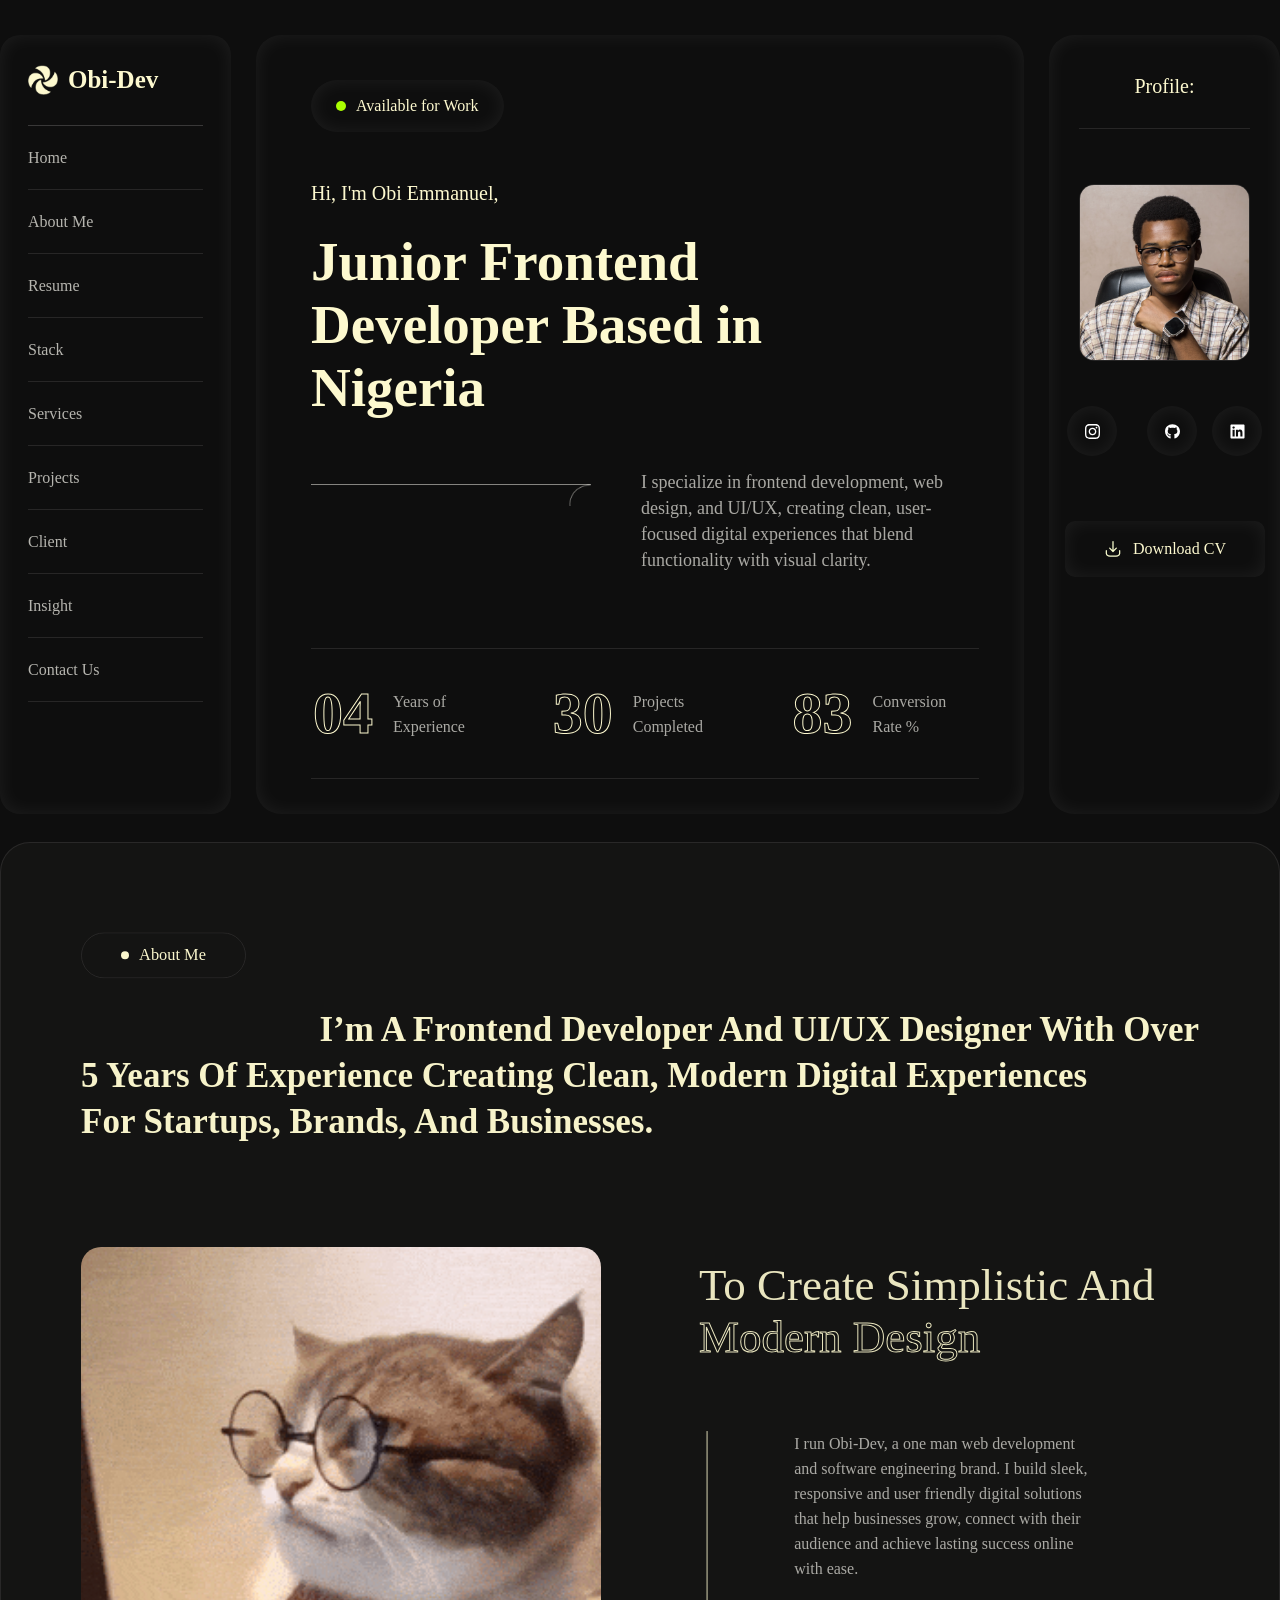
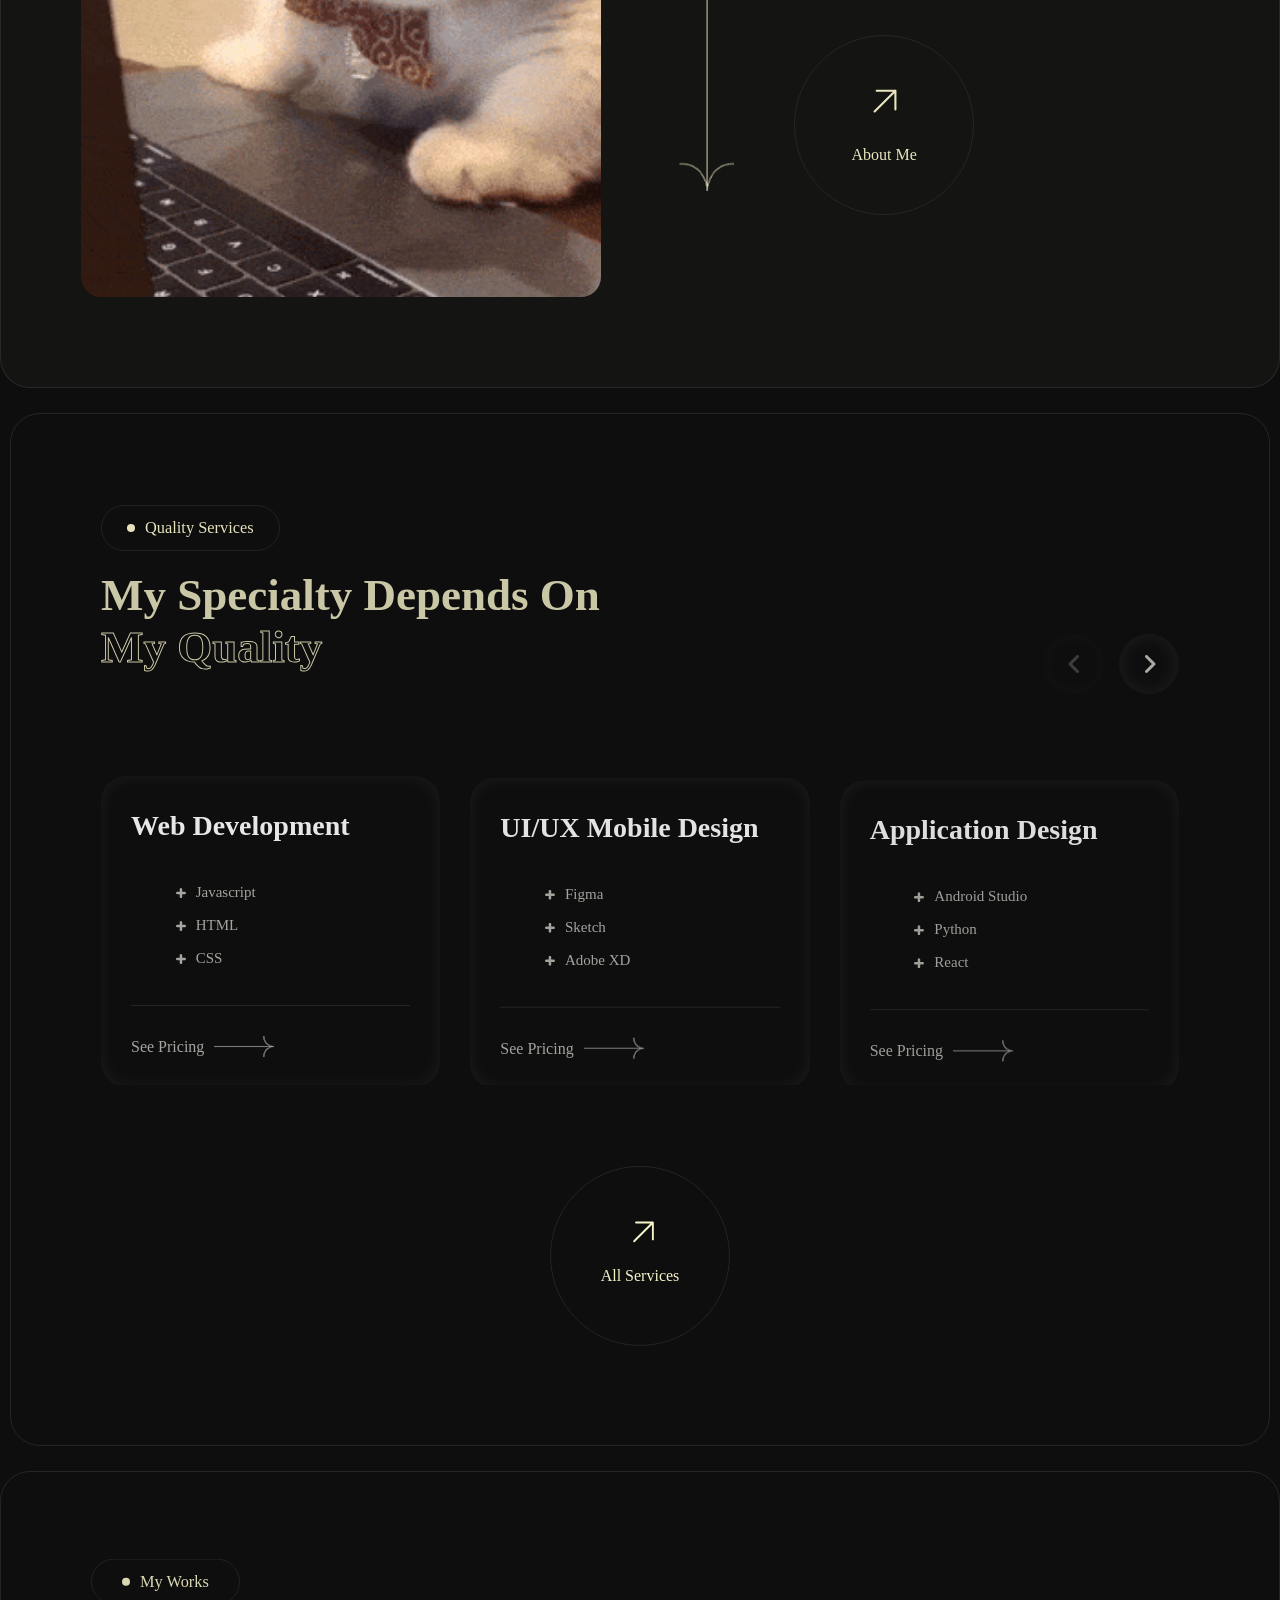
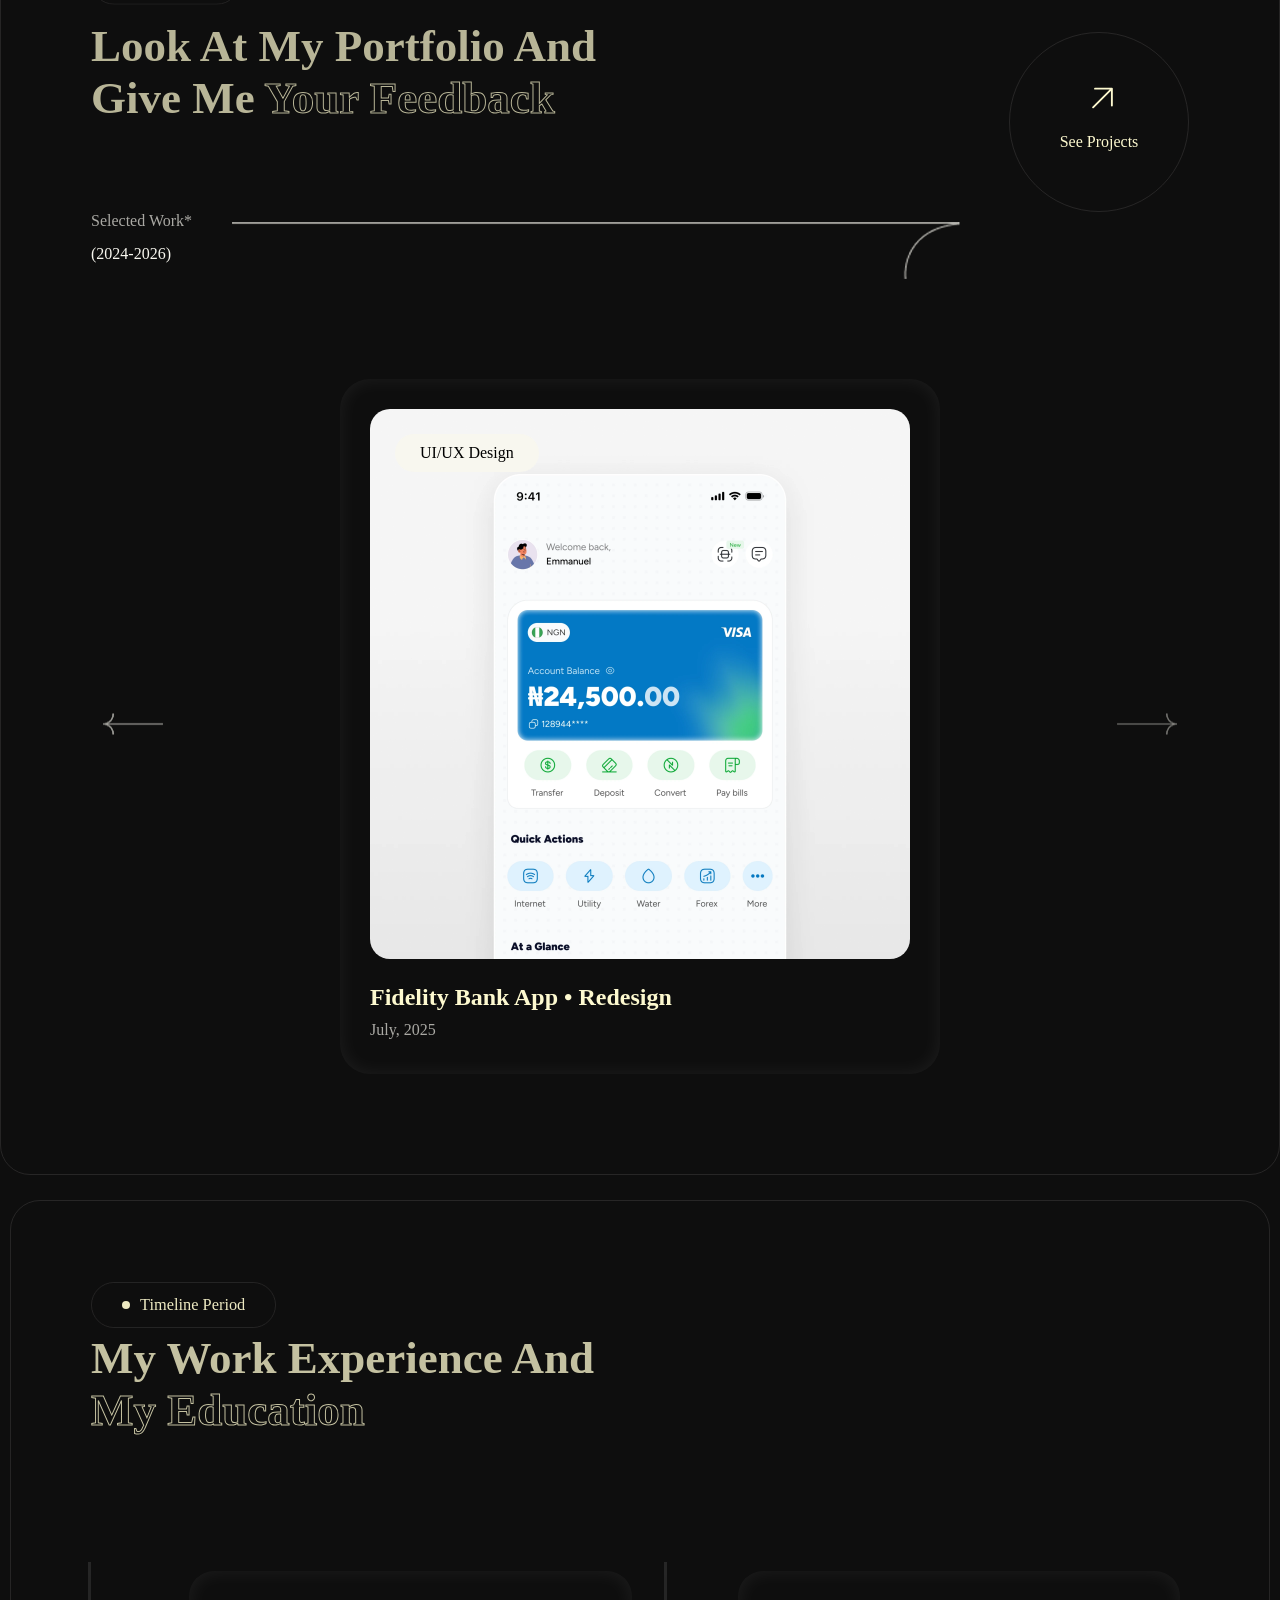
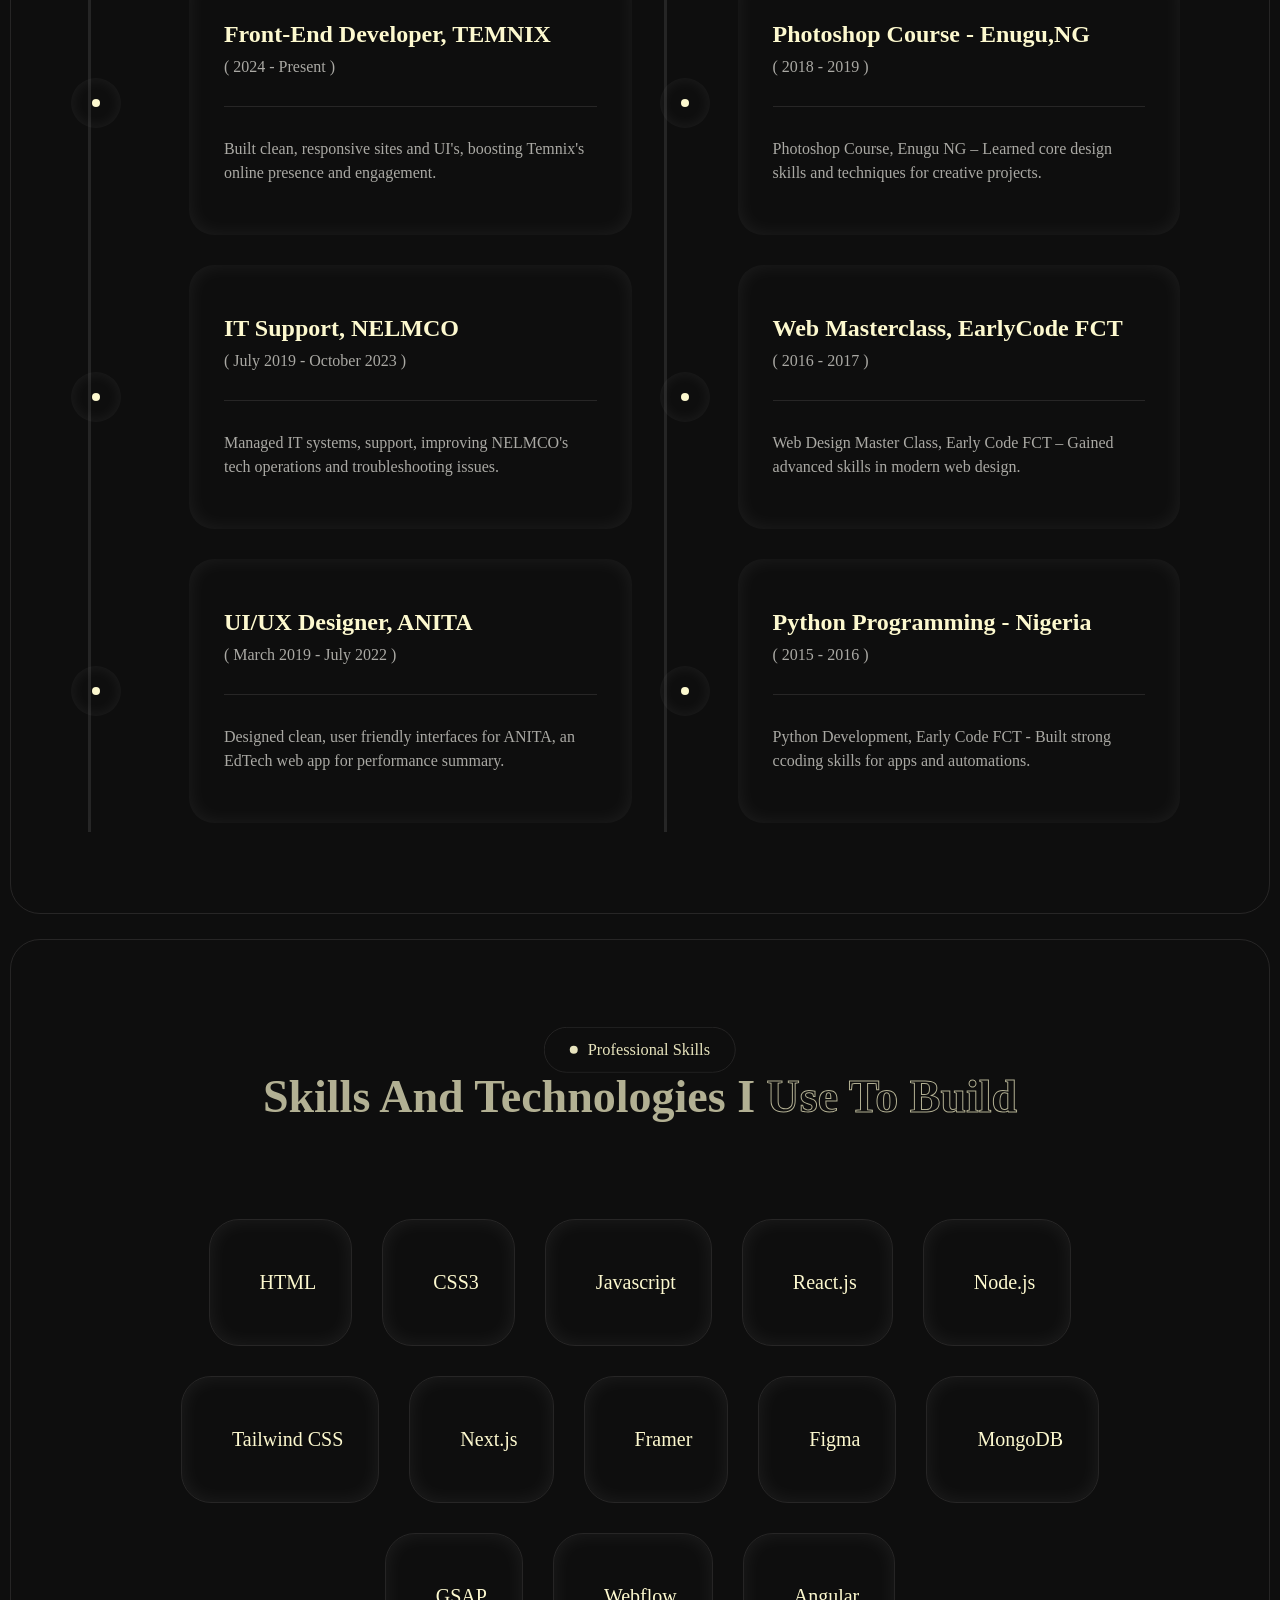
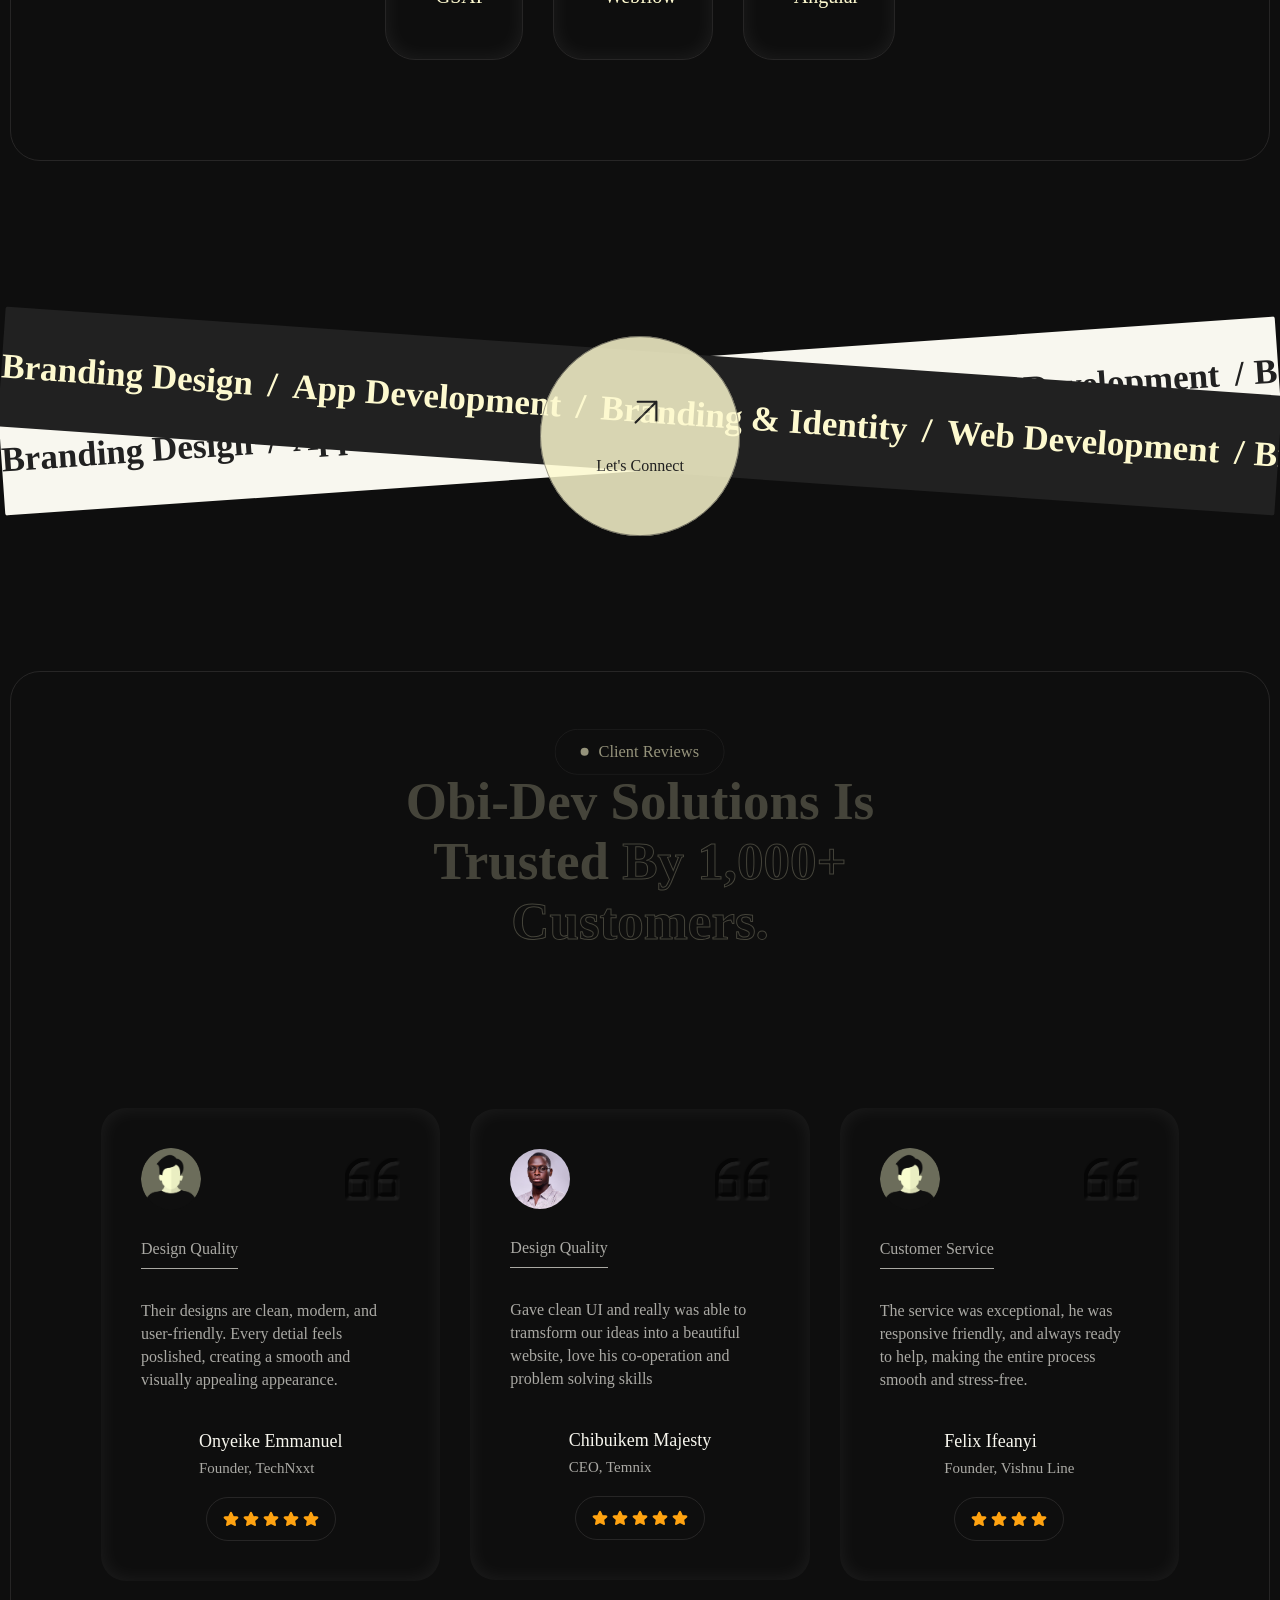
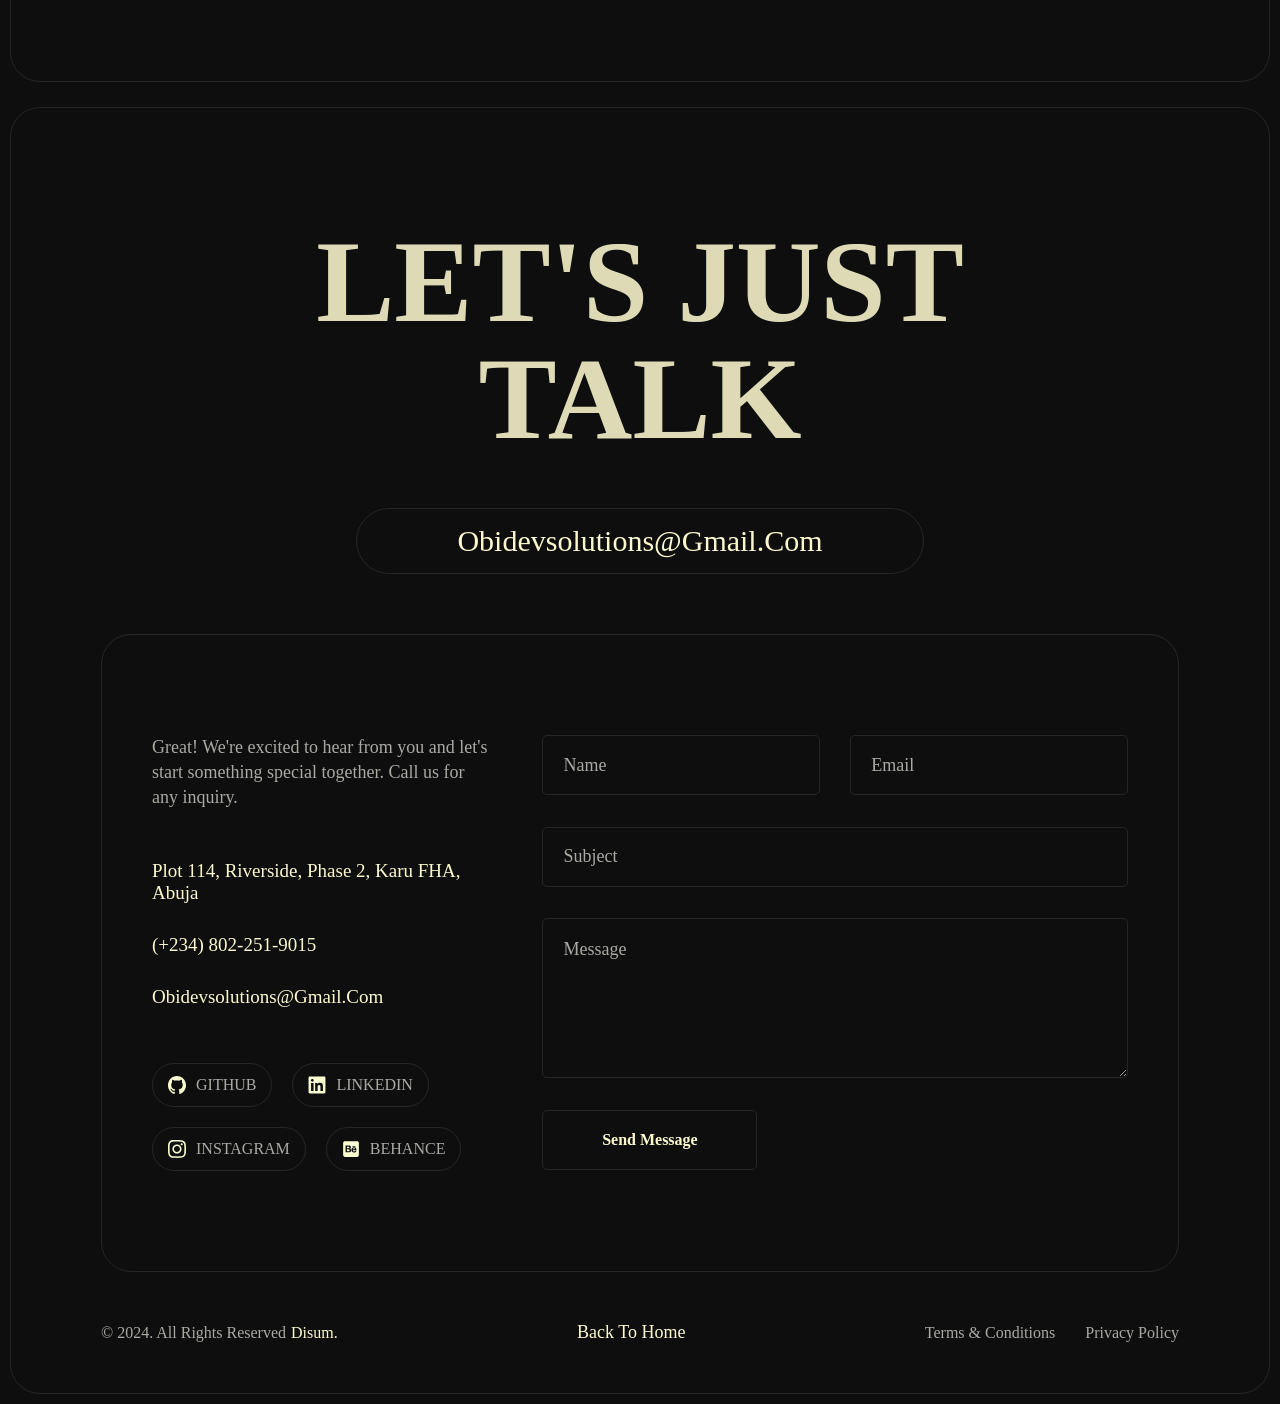
==== commit ffeb8492: "fixed breaking screen issues and optimized images" ====
--- a/Obi-Dev/index.html
+++ b/Obi-Dev/index.html
@@ -10,8 +10,8 @@
     <link href="https://fonts.cdnfonts.com/css/campton" rel="stylesheet">
     <link href="https://fonts.cdnfonts.com/css/satoshi" rel="stylesheet">
     <link rel="stylesheet" href="css/style.css">
+    <!-- <link rel="stylesheet" href="media-queries/test.css"> -->
     <link rel="stylesheet" href="media-queries/style-query.css">
-    <!-- <link rel="stylesheet" href="media-queries/style-query.css"> -->
     <link rel="icon" href="/img/obidev-logo.png" type="icon">
 </head>
 
@@ -22,11 +22,6 @@
         <!-- <h1>OBI-DEV</h1> -->
     </div>
 
-    <!-- <div class="web-info">
-        <img src="icons/Working from anywhere-cuate (2).svg" alt="">
-        <h2>Hello 👋, this site will soon be available on desktop.</h2>
-        <h3>Please view this website on a mobile device.</h3>
-    </div> -->
 
     <div class="main">
 
@@ -123,10 +118,10 @@
             </div>
 
             <div class="about-me">
-                <div class="available"><i></i> Available for work</div>
+                <div class="available"><i></i> Available for Work</div>
 
                 <h3>Hi, I'm Obi Emmanuel,</h3>
-                <h2>Senior Frontend Developer Based in Nigeria</h2>
+                <h2>Junior Frontend Developer Based in Nigeria</h2>
                 <span class="arrow">
                     <img src="img/half-arrow.png" alt="">
                     <p>I specialize in frontend development, web design, and UI/UX, creating clean, user-focused digital
@@ -139,7 +134,7 @@
 
                 <div class="stats">
                     <span>
-                        <h4>05</h4>
+                        <h4>04</h4>
                         <p>Years of Experience</p>
                     </span>
                     <span>
@@ -161,8 +156,8 @@
                 <h4>obidevsolutions@gmail.com, Based in Nigeria</h4>
 
                 <div class="icons">
-                    <span><img src="icons/x-social-media-black-icon.svg" alt="" style="filter: invert(0);"></span>
-                    <span><img src="icons/github.svg" alt=""></span>
+                    <a href="https://www.instagram.com/obidevsolutions"><span><img src="icons/instagram.svg" alt="" style="filter: invert(0);"></span></a>
+                    <a href="https://github.com/EmmanuelJnr-50"></a><span><img src="icons/github.svg" alt=""></span>
                     <span><img src="icons/linkedin-svgrepo-com (1).svg" alt=""></span>
                 </div>
 
@@ -913,5 +908,4 @@
     <script src="gsap/ScrollTrigger.min.js"></script>
     <script src="js/gsap.js"></script>
 </body>
-
 </html>
--- a/Obi-Dev/css/style.css
+++ b/Obi-Dev/css/style.css
@@ -79,6 +79,7 @@
 .main {
     max-width: 1800px;
     margin: 0 auto;
+    margin-top: 50px;
 }
 .preloader {
     display: none;
--- a/Obi-Dev/media-queries/test.css
+++ b/Obi-Dev/media-queries/test.css
@@ -0,0 +1,1973 @@
+@media (min-width: 300px) and (max-width: 685px) {
+    /* headers- var(--main-color),background - #141413, border- #262525, small texts- #B6B5AF*/
+
+@import url('https://fonts.googleapis.com/css2?family=Unbounded:wght@200..900&display=swap');
+@import url('https://fonts.cdnfonts.com/css/campton');  
+@import url('https://fonts.cdnfonts.com/css/satoshi');
+@import url('https://fonts.googleapis.com/css2?family=Google+Sans:ital,opsz,wght@0,17..18,400..700;1,17..18,400..700&family=Space+Mono:ital,wght@0,400;0,700;1,400;1,700&display=swap');
+
+:root {
+    --main-color: #000000;
+    --background-color: #f6f8fe;
+    --border-color: #262525;
+    --small-text-color: #515150;
+    --uto: Uto;
+    --bg-sec: #ffffff;
+}
+
+* {
+    margin: 0;
+    padding: 0;
+    box-sizing: border-box;
+    font-family: Campton;
+    /* outline: 1px solid white; */
+    -webkit-tap-highlight-color: transparent;
+}
+html {
+    scroll-behavior: smooth;
+    overflow-x: hidden;
+}
+* button {
+    cursor: pointer;
+}
+body {
+    overflow-x: hidden;
+    background-color: var(--background-color);
+}
+body::-webkit-scrollbar {
+    width: 4px;
+}
+body::-webkit-scrollbar-thumb {
+    width: 4px;
+    background-color: var(--main-color);
+    border-radius: 10px 0px 0px 10px;
+}
+@keyframes flicker {
+    0% {
+        opacity: 0;
+    }
+    50% {
+        opacity: 1;
+    }
+    100% {
+        opacity: 0;
+    }
+}
+@keyframes scaleOut {
+    from {
+        scale: 0.5;
+        opacity: 1;
+    }
+    to {
+        scale: 1;
+        opacity: 0,5;
+    }
+}
+
+.web-info {
+    display: none;
+}
+.preloader {
+    display: flex;
+    justify-content: center;
+    align-items: center;
+    position: fixed;
+    width: 100%;
+    z-index: 1000;
+    height: 100vh;
+    background-color: rgba(0, 0, 0, 0.609);
+    top: 0;
+    left: 0;
+    backdrop-filter: blur(2px);
+    transition: opacity 0.5s ease, visibility 0.5s ease;
+    font-family: Campton;
+}
+.preloader span {
+    animation: scaleOut 2s linear infinite;
+    height: 100vh;
+    width: 100%;
+    background-color: #C0B48C;
+    border-radius: 100%;
+    position:absolute;
+}
+.preloader h1 {
+    font-size: 25px;
+    color: transparent;
+    position: relative;z-index: 1;
+    -webkit-text-stroke: 1.5px white;
+    letter-spacing: 5px;
+    font-weight: 600;
+}
+.hero {
+    display: flex;
+    margin: 35px 2px 28px 2px;
+    gap: 15px;
+    flex-direction: column;
+}
+.hero .menu-bar {
+    padding: 18px 25px 18px 25px;
+    /* border: 1px solid white; */
+    border-radius: 20px;
+    box-shadow: inset 0px 0px 20px #ffffff12;
+    display: flex;
+    align-items: center;
+    width: 100%;
+    justify-content: space-between;
+}
+.hero .menu-bar .logo {
+    display: flex;
+    align-items: center;
+    gap: 10px;
+    padding: 10px 0 10px 0;
+    border-bottom: none;
+}
+.hero .menu-bar .logo img {
+    height: 25px;
+}
+.hero .menu-bar .logo h2 {
+    color: var(--main-color);
+    /* font-family: Syne; */
+    font-size: 20px;
+    padding-bottom: 5px;
+    margin-bottom: -5px;
+}
+.hero .menu-bar .links {
+    display: none;
+}
+.hero .menu-bar .links span {
+    display: flex;
+    align-items: center;
+    border-bottom: 1px solid #39383894;
+    gap: 10px;
+}
+.hero .menu-bar .links span i {
+    width: 20px;
+    border-bottom: 1px solid var(--main-color);
+    opacity: 0;
+    transition: 400ms;
+    position: absolute;
+}
+.hero .menu-bar .links a{
+    display: block;
+    color: #B6B5AF;
+    text-decoration: none;
+    padding: 22.5px 0;
+    font-weight: 400;
+    font-size: 16px;
+    transition: padding 400ms, color 300ms;
+}
+
+.hero .menu-bar .links span:hover i{
+    opacity: 1;
+}
+
+.hero .menu-bar .links span:hover a {
+    padding-left: 30px;
+    color: var(--main-color);
+}
+
+.menu-bar.fixed {
+    position:fixed;
+    left:0;
+    right:0;
+    top: 2 0px;  
+    z-index: 999;
+    width: 100%;
+    background-color: var(--bg-sec);          /* stays at same gap when fixed */
+}
+
+.hero .menu-btn img {
+    width: 30px;
+    display: block;
+    transition: 400ms;
+}
+.hero .menu-btn img:active {
+    transform: scale(0.9);
+    opacity: 0.8;
+}
+.hero .phone-menu {
+    position: absolute;
+    z-index: 100;
+    box-shadow: inset 0px 0px 20px #ffffff12;
+    width: 100%;
+    margin-left: -25px;
+    background-color: var(--background-color);
+    padding: 20px 20px 20px 20px;
+    border-radius: 15px;
+    top: 95px;
+    opacity: 0;
+    background-color: var(--background-color);
+}
+.hero .phone-menu .links2 span {
+    display: flex;
+    align-items: center;
+    border-bottom: 1px solid #39383894;
+    gap: 10px;
+    padding: 0 10px;
+}
+.hero .phone-menu .links2 span i {
+    width: 20px;
+    border-bottom: 1px solid var(--main-color);
+    opacity: 0;
+    transition: 400ms;
+    position: absolute;
+}
+.hero .phone-menu .links2 a{
+    display: block;
+    color: #B6B5AF;
+    text-decoration: none;
+    padding: 15px 0;
+    font-weight: 400;
+    font-size: 18px;
+    transition: padding 400ms, color 300ms;
+}
+.hero .phone-menu .links2 span:nth-child(1) {
+    border-top: 1px solid #39383894;
+}
+
+.hero .phone-menu .links2 span:hover i{
+    opacity: 1;
+}
+
+.hero .phone-menu .links2 span:hover a {
+    padding-left: 30px;
+    color: var(--main-color);
+}
+.hero .phone-menu.active {
+    opacity: 1;
+}
+
+
+.hero .about-me {
+        padding: 25px 25px 25px 25px;
+    /* border: 1px solid white; */
+    width: 100%;
+    border-radius: 25px;
+    box-shadow: inset 0px 0px 20px #ffffff12;
+}
+.hero .about-me .available {
+    border-radius: 35px;
+    box-shadow: inset 0px 0px 20px #ffffff12;
+    padding: 14px 22px ;
+    color: #237fd6;
+    font-weight: 500;
+    display: flex;
+    gap: 10px;
+    align-items: center;
+    width: fit-content;
+    font-size: 12px;
+    opacity: 1;
+    background-color: #237fd628;
+    font-family: 'Space Mono';
+    text-transform: uppercase;
+}
+.hero .about-me .available i {
+    height: 10px;
+    width: 10px;
+    background-color: #237fd6;
+    border-radius: 50%;
+    animation: flicker 2s linear infinite;
+}
+.hero .about-me h3 {
+    font-size: 15px;
+    color: var(--main-color);
+    font-weight: 500;
+    padding-top: 30px;
+    padding-bottom: 25px;
+}
+.hero .about-me h2 {
+    font-size: 25px;
+    color: var(--main-color);
+    font-weight: 700;
+    padding-bottom: 25px;
+    width: 90%;
+}
+.hero .about-me>.arrow img {
+    width: 350px;
+    margin-top: 15px;
+    display: none;
+}
+.hero .about-me>.arrow p {
+    font-size: 16px;
+    color: var(--small-text-color);
+    font-weight: 400;
+    padding-bottom: 30px;
+    width: 95%;
+    line-height: 28px;
+}
+.hero .about-me .stats {
+    display: flex;
+    margin-top: 20px;
+    gap: 25px;
+    border-top: 1px solid #39383894;
+    border-bottom: 1px solid #39383894;
+    padding: 30px 2px;
+    flex-wrap: wrap;
+    flex-direction: column;
+}
+.hero .about-me .stats span {
+    display: flex;
+    align-items: center;
+    gap: 20px;
+}
+.hero .about-me .stats span h4{
+    font-size: 35px;
+    color: transparent;
+    font-weight: 600;
+    -webkit-text-stroke: 1.5px var(--main-color);
+}
+.hero .about-me .stats span p{
+    font-size: 14px;
+    color: var(--small-text-color);
+    font-weight: 400;
+    width: 100px;
+    line-height: 22px;
+}
+.hero .profile {
+    padding: 25px 25px 30px 25px;
+    /* border: 1px solid white; */
+    width: 100%;
+    border-radius: 25px;
+    box-shadow: inset 0px 0px 20px #ffffff12;
+}
+.hero .profile h3 {
+    text-align: center;
+    color: var(--main-color);
+    padding-bottom: 30px;
+    border-bottom: 1px solid #39383894;
+    margin-bottom: 25px;
+    font-weight: 500;
+    font-size: 16px;
+}
+.hero .profile .image {
+    width: 100%;
+    height: 350px;
+    overflow: hidden;
+    border-radius: 16px;
+    margin-bottom: 25px;
+    border: 1px solid #39383894;
+    display: flex;
+    justify-content: center;
+    align-items: center;
+}
+.hero .profile .image img {
+    width: 100%;
+    margin-top: 50px;
+    margin-left: 0px;
+}
+.hero .profile h4 {
+    text-align: center;
+    font-size: 16px;
+    color: var(--main-color);
+    line-height: 25px;
+    font-weight: 500;
+    margin: 0 55px;
+}
+.hero .profile .icons {
+    display: flex;
+    align-items: center;
+    gap: 8px;
+    justify-content: center;
+    padding: 20px 0 25px 0;
+}
+.hero .profile .icons span{
+    display: flex;
+    height: 50px;
+    width: 50px;
+    justify-content: center;
+    align-items: center;
+    box-shadow: inset 0px 0px 20px #ffffff12;
+    border-radius: 50%;
+}
+.hero .profile .icons span img{
+    width: 15px;
+    filter: invert(1);
+}
+.hero .profile button{
+    text-align: center;
+    padding: 15px 30px;
+    background-color: transparent;
+    border-radius: 10px;
+    box-shadow: inset 0px 0px 20px #ffffff12;
+    border: none;
+    font-weight: 500;
+    width: 190px;
+    font-size: 15px;
+    color: var(--main-color);
+    margin-left: 50%;
+    transform: translateX(-50%);
+    transition: all 400ms;
+}
+.hero .profile a button:active {
+    transform: translateX(-50%) scale(0.9);
+    opacity: 0.8;
+}
+.about-section {
+    /* height: 170vh; */
+    border: 1px solid #39383894;
+    margin: 0px 10px;
+    border-radius: 30px;
+    padding: 45px 15px 25px 15px;
+    margin-bottom: 25px;
+}
+.about-section .header span {
+    border: 1px solid #39383894;
+    display: flex;
+    width: 130px;
+    justify-content: center;
+    align-items: center;
+    padding: 12px 12px;
+    border-radius: 30px;
+    color: var(--main-color);
+    font-size: 12px;
+    gap: 10px;
+    margin-bottom: 30px;
+}
+.about-section .header span h3 {
+    font-weight: 500;
+}
+.about-section .header span i {
+    height: 8px;
+    width: 8px;
+    background-color: var(--main-color);
+    border-radius: 50%;
+    animation: flicker 2s linear infinite;
+}
+
+.about-section .header .lil-info h2 {
+    color: var(--main-color);
+    font-size: 16.5px;
+    font-weight: 600;
+}
+.about-section .header .lil-info h2:nth-child(1) {
+    text-align: left;
+    line-height: 25px;
+}
+.about-section .header .lil-info h2:nth-child(2) {
+    line-height: 25px;
+    margin-bottom: 50px;
+    width: 100%;
+    text-align: left;
+}
+.about-section .more-info {
+    display: flex;
+    flex-direction: column;
+    justify-content: space-between;
+}
+.about-section .more-info .image {
+    width: 100%;
+    border-radius: 10px;
+    height: 250px;
+    overflow: hidden;
+}
+.about-section .more-info .image img {
+    width: 100%;
+    margin-left: 0px;;
+    margin-top: -30px;
+}
+.about-section .more-info .info {
+    margin-top: 0px;
+}
+.about-section .more-info .info h2 {
+    font-size: 23px;
+    line-height: 32px;
+    color: var(--main-color);
+    width: 100%;
+    margin-top: 40px;
+    /* margin-right: -100px !important; */
+    font-weight: 600;
+}
+.about-section .more-info .info h2 span {
+    color: transparent;
+    -webkit-text-stroke: 1px var(--main-color);
+
+}
+.about-section .more-info .info .about-content {
+    display: flex;
+    gap: 60px;
+    margin-left: 0px;
+    margin-top: 30px;
+}
+.about-section .more-info .info .about-content>img {
+    height: 360px;
+    animation: upDown 2s linear infinite;
+    display: none;
+}
+.about-section .more-info .info .about-content p {
+    color: var(--small-text-color);
+    font-size: 16px;
+    line-height: 25px;
+    width: 100%;
+}
+.about-section .more-info .info .about-content .btn {
+    height: 125px;
+    width: 125px;
+    position: relative;
+    margin-bottom: 65px;
+}
+.about-section .more-info .info .about-content button {
+    margin-top: 50px;
+    height: 125px;
+    width: 125px;
+    border-radius: 50%;
+    border: 1px solid #39383894;
+    background-color: transparent;
+    color: var(--main-color);
+    font-size: 13px;
+    font-weight: 500;
+    padding-top: 30px;
+    position: relative;
+    z-index: 2;
+    transition: 400ms;
+}
+.about-section .more-info .info .about-content button svg {
+    width: 25px;
+    position: absolute;
+    top: 20px;
+    left: 50px;
+    stroke: var(--main-color);
+    transition: 400ms;
+}
+.about-section .more-info .info .about-content .btn span {
+    height: 20px;
+    width: 20px;
+    background-color: var(--main-color);
+    position: absolute;
+    bottom: -40px;
+    left: 20px;
+    border-radius: 50%;z-index: 1;
+    /* scale: 0.1; */
+    transition: 400ms;
+    opacity: 0;
+}
+.about-section .more-info .info .about-content .btn:hover span {
+    height: 125px;
+    width: 125px;
+    background-color: var(--main-color);
+    position: absolute;
+    bottom: -50px;
+    left: 0px;
+    border-radius: 50%;z-index: 1;
+    opacity: 1;
+    /* scale: 0.1; */
+}
+.about-section .more-info .info .about-content button:hover{
+    color: var(--background-color);
+}
+.about-section .more-info .info .about-content button:hover svg{
+    stroke: var(--background-color);
+}
+@keyframes upDown {
+    0% {
+        transform: translateY(-10px);
+    }
+    50% {
+        transform: translateY(10px);
+    }
+    100% {
+        transform: translateY(-10px);
+    }
+}
+
+.resume {
+    /* height: 170vh; */
+    border: 1px solid #39383894;
+    margin: 0px 10px;
+    border-radius: 30px;
+    padding: 45px 15px 45px 15px;
+    margin-bottom: 25px;
+}
+.resume .header>span {
+    border: 1px solid #39383894;
+    display: flex;
+    width: 170px;
+    justify-content: center;
+    align-items: center;
+    padding: 12px 18px;
+    border-radius: 30px;
+    color: var(--main-color);
+    font-size: 12px;
+    gap: 10px;
+    margin-bottom: 30px;
+}
+.resume .header span h3 {
+    font-weight: 500;
+}
+.resume .header span i {
+    height: 8px;
+    width: 8px;
+    background-color: var(--main-color);
+    border-radius: 50%;
+    animation: flicker 2s linear infinite;
+}
+.resume .header h2 {
+    font-size: 23px;
+    line-height: 32px;
+    font-weight: 600;
+    color: var(--main-color);
+    width: 90%;
+}
+.resume .header h2 span {
+    color: transparent;
+    -webkit-text-stroke: 1px var(--main-color);
+}
+
+.resume .timeline {
+    display: flex;
+    gap: 20px 50px;
+    margin-top: 30px;
+    align-items: center;
+    margin-left: 0px;
+    flex-wrap: wrap;
+/* position: relative; */
+}
+.resume .timeline>span {
+    height: 50px;
+    width: 50px;
+    border-radius: 50%;
+    box-shadow: inset 0px 0px 15px #ffffff12;
+    display: flex;
+    flex-direction: column;
+    justify-content: center;
+    align-items: center;
+    position: relative;
+    z-index: 2;
+    display: none;
+}
+.resume .timeline>span i {
+    height: 8px;
+    width: 8px;
+    background-color: var(--main-color);
+    border-radius: 50%;
+}
+.resume .content {
+    padding: 25px 20px;
+    box-shadow: inset 0px 0px 20px #ffffff12;
+    border-radius: 8px;
+    width: 100%;
+    transition: 400ms;
+    position: sticky;
+    bottom: 100px;
+    left: 0px;
+}
+.resume .content.hide {
+    display: none;
+}
+.resume .content:hover {
+    transform: scale(1.02);
+}
+.resume .content .head {
+    padding: 0px 0 30px 0;
+    border-bottom: 1px solid #39383894;
+    margin-bottom: 30px;
+}
+.resume .content .head h3 {
+    font-size: 18px;
+    line-height: 26px;
+    padding-bottom: 10px;
+    color: var(--main-color);
+}
+.resume .content .head .date {
+    font-size: 14px;
+    color: var(--small-text-color);
+}
+.resume .content>p {
+    color: var(--small-text-color);
+    font-size: 12px;
+    width: 100%;
+    line-height: 24px;
+}
+.timeline .line:nth-child(1) {
+    position: absolute;
+    width: 3px !important;
+    background-color: #39383840;
+    height: 800px !important;
+    border-radius: 0px !important;
+    left: 1.65%;
+    z-index: 1;
+    display: none;
+}
+.timeline .line:nth-child(2) {
+    position: absolute;
+    width: 3px !important;
+    background-color: #39383840;
+    height: 800px !important;
+    border-radius: 0px !important;
+    left: 54.62%;
+    z-index: 1;
+    display: none;
+}
+
+.stack {
+    /* height: 170vh; */
+    border: 1px solid #39383894;
+    margin: 0px 10px;
+    border-radius: 30px;
+    padding: 45px 15px 45px 15px;
+    margin-bottom: 25px;
+}
+.stack .header {
+    text-align: center;
+}
+.stack .header>span {
+    margin-left: 50%;
+    transform: translateX(-50%);
+    border: 1px solid #39383894;
+    display: flex;
+    width: 180px;
+    justify-content: center;
+    align-items: center;
+    padding: 12px 18px;
+    border-radius: 30px;
+    color: var(--main-color);
+    font-size: 12px;
+    gap: 10px;
+    margin-bottom: 30px;
+}
+.stack .header span h3 {
+    font-weight: 500;
+}
+.stack .header span i {
+    height: 8px;
+    width: 8px;
+    background-color: var(--main-color);
+    border-radius: 50%;
+    animation: flicker 2s linear infinite;
+}
+.stack .header h2 {
+    font-size: 23px;
+    line-height: 32px;
+    font-weight: 600;
+    padding: 0 20px;
+    color: var(--main-color);
+    /* width: 90%; */
+    text-align: center;
+}
+.stack .header h2 span {
+    color: transparent;
+    -webkit-text-stroke: 1px var(--main-color);
+}
+.stack .summary {
+    display: flex;
+    flex-direction: column;
+    align-items: center;
+    justify-content: center;
+    gap: 20px;
+    margin-top: 60px;
+    display: none;
+}
+.stack .summary .skill {
+    display: flex;
+    gap: 20px;
+    align-items: center;
+    justify-content: center;
+    height: 220px;
+    width: 220px;
+    border-radius: 50%;
+    box-shadow: inset 0px 0px 20px #ffffff12;
+    padding: 40px 20px 30px 20px;
+}
+.stack .summary .skill img {
+    height: 45px;
+}
+.stack .summary .skill .name p {
+    font-size: 12.5px;
+    font-weight: 500;
+    color: var(--main-color);
+    padding-bottom: 10px;
+}
+.stack .summary .skill .name h3 {
+    font-size: 25px;
+    font-weight: 600;
+    color: transparent;
+    -webkit-text-stroke: 1px var(--main-color);
+
+}
+.stack .skill-set {
+    display: flex;
+    gap: 20px;
+    align-items: center;
+    justify-content: center;
+    flex-wrap: wrap;
+    margin-top: 50px;
+}
+.stack .skill-set .base {
+    border: 1px solid #39383894;
+    display: flex;
+    width: fit-content;
+    justify-content: center;
+    align-items: center;
+    padding: 8px 10px;
+    border-radius: 30px;
+    color: var(--main-color);
+    font-size: 10.2px;
+    gap: 10px;
+    font-weight: 500;
+    margin-bottom: 0px;
+    font-family: Satoshi !important;   
+}
+.skill-set .base img {
+    height: 25px;
+}
+.reel {
+  display: flex;
+  gap: 0px;
+  font-size: 25px;
+  font-weight: bold;
+  height: 2.5rem;
+  overflow: hidden;
+}
+
+.digit {
+  display: block;
+  width: 20px;
+  text-align: center;
+  animation: spin 5s ease-out forwards;
+  color: transparent;
+  -webkit-text-stroke: 1px var(--main-color);
+}
+
+@keyframes spin {
+  0%   { transform: translateY(-1000%); }
+  100% { transform: translateY(0); }
+}
+
+.slanted-text {
+    margin: 50px 0;
+    position: relative;
+}
+.carousel p {
+    font-size: 25px;
+    font-weight: 600;
+    color: #212121;
+}
+.carousel2 p {
+    color: var(--main-color);
+    font-size: 25px;
+    font-weight: 600;
+}
+.carousel {
+    padding: 15px 0;
+    background-color: #F8F7EF;
+    transform: rotate(0deg);
+    overflow: hidden;
+    display: flex;
+    gap: 10px;
+    border-radius: 2px;
+}
+.carousel .slide {
+    /* transform: rotate(-5deg); */
+    position: relative;
+    display: flex;
+    gap: 15px;
+    white-space: nowrap;
+    animation: 50s carouselx infinite linear;
+}
+.carousel2 {
+    padding: 15px 0;
+    background-color: #212121;
+    border-radius: 2px;
+    transform: rotate(0deg);
+    /* position: relative; */
+    display: flex;
+    gap: 10px;
+    overflow: hidden;
+    margin-top: 0px;
+}
+.carousel2 .slide {
+    /* transform: rotate(-5deg); */
+    position: relative;
+    display: flex;
+    gap: 15px;
+    white-space: nowrap;
+    animation: 50s carousel infinite linear;
+}
+.carousel:hover .slide, .carousel2:hover .slide  {
+    animation-play-state: paused;
+    cursor: default;
+}
+@keyframes carousel {
+    from {
+        transform: translateX(0);
+    }
+    to {
+        transform: translateX(-100%);
+    }
+}
+@keyframes carouselx {
+    from {
+        transform: translateX(-100%);
+    }
+    to {
+        transform: translateX(0%);
+    }
+}
+.lets-connect {
+    position: relative;
+}
+.lets-connect .connect-btn {
+    height: 130px;
+    width: 130px;
+    position: absolute;
+    left: 50%;
+    display: flex;
+    justify-content: center;
+    align-items: center;
+    transform: translateX(-50%);
+    top: -1%;background-color: var(--main-color);
+    border-radius: 50%;
+}
+.lets-connect button {
+    margin-top: 0px;
+    height: 130px;
+    width: 130px;
+    border-radius: 50%;
+    border: 1px solid #39383894;
+    background-color: transparent;
+    color: #212121;
+    font-size: 12px;
+    font-weight: 500;
+    padding-top: 30px;
+    position: relative;
+    z-index: 2;
+    transition: 400ms;
+}
+.lets-connect button svg {
+    width: 30px;
+    position: absolute;
+    top: 20px;
+    left: 50px;
+    stroke: #212121;
+    transition: 400ms;
+}
+.lets-connect .connect-btn span {
+    height: 20px;
+    width: 20px;
+    background-color: white;
+    position: absolute;
+    bottom: 0px;
+    left: 0px;
+    border-radius: 50%;z-index: 1;
+    /* scale: 0.1; */
+    transition: 400ms;
+    opacity: 0;
+}
+.lets-connect .connect-btn:hover span {
+    height: 130px;
+    width: 130px;
+    background-color: #F8F7EF;
+    position: absolute;
+    bottom: 0px;
+    left: 0px;
+    border-radius: 50%;z-index: 1;
+    opacity: 1;
+    /* scale: 0.1; */
+}
+.lets-connect button:hover{color: #212121;}.lets-connect button:hover svg{stroke: #212121;}
+
+.services {
+    /* height: 170vh; */
+    border: 1px solid #39383894;
+    margin: 0px 10px;
+    border-radius: 30px;
+    padding: 45px 15px 45px 15px;
+    margin-bottom: 25px;
+}
+.services .header>span {
+    border: 1px solid #39383894;
+    display: flex;
+    width: 175px;
+    justify-content: center;
+    align-items: center;
+    padding: 12px 18px;
+    border-radius: 30px;
+    color: var(--main-color);
+    font-size: 12px;
+    gap: 10px;
+    margin-bottom: 30px;
+}
+.services .header span h3 {
+    font-weight: 500;
+}
+.services .header span i {
+    height: 8px;
+    width: 8px;
+    background-color: var(--main-color);
+    border-radius: 50%;
+    animation: flicker 2s linear infinite;
+}
+.services .header h2 {
+    font-size: 23px;
+    line-height: 32px;
+    font-weight: 600;
+    color: var(--main-color);
+    width: 90%;
+    margin-bottom: 30px;
+}
+.services .header h2 span {
+    color: transparent;
+    -webkit-text-stroke: 1px var(--main-color);
+}
+.services .header .navigate {
+    display: flex;
+    flex-direction: column;
+    justify-content: left;
+    align-items: start;
+}
+.services .header .navigate .left-right {
+    display: flex;
+    align-items: center;
+    gap: 15px;
+}
+.services .header .navigate .left-right span {
+    height: 50px;
+    width: 50px;
+    border-radius: 50%;
+    box-shadow: inset 0px 0px 20px #ffffff12;
+    display: flex;
+    justify-content: center;
+    align-items: center;
+    cursor: pointer;
+    transition: 400ms;
+}
+.services .header .navigate .left-right span:active {
+    transform: scale(0.9);
+    opacity: 0.8;
+}
+.services .header .navigate .left-right span img {
+    width: 12px;
+    color: var(--small-text-color);
+}
+.services .service-cards {
+    display: flex;
+    flex-direction: row;
+    align-items: stretch;
+    gap: 0;
+    margin-top: 30px;
+    width: 300%;  /* ← this is the key change, makes track 3x the wrapper */
+    transition: transform 500ms cubic-bezier(0.4, 0, 0.2, 1);
+    will-change: transform;
+}
+
+.services .service-cards .card {
+    width: 33.333%;  /* ← 1/3 of the track = exactly 1 wrapper width */
+    flex-shrink: 0;
+    padding: 30px 30px;
+    box-shadow: inset 0px 0px 20px #ffffff12;
+    border-radius: 10px;
+    box-sizing: border-box;
+}
+.services .carousel-wrapper {
+    overflow: hidden;
+    width: 100%;
+    display: block;
+}
+.services .service-cards .card h3 {
+    color: #ededed;
+    font-size: 20px;
+    width: 100%;
+    line-height: 25px;
+}
+.services .service-cards .card .extras {
+    margin-left: 40%;
+    transform: translateX(-40%);
+    margin-top: 20px;
+    margin-bottom: 20px;
+    
+}
+.services .service-cards .card .extras p{
+    text-align: left;
+    padding: 5px 0;
+    color: var(--small-text-color);
+    font-size: 16px;
+    display: flex;
+    align-items: center;
+    gap: 10px;
+    transition: 300ms;
+}
+.services .service-cards .card .extras p:hover {
+    color: var(--main-color);
+}
+.services .service-cards .card .extras p img {
+    width: 10px;
+}
+/* .services .service-cards .card span {
+    border-top: 1px solid #39383840;
+} */
+.services .service-cards .card span a{
+    border-top: 1px solid #39383894;
+    display: flex;
+    padding: 25px 0 0px 0;
+    align-items: center;
+    gap: 10px;
+    text-decoration: none;
+    color: var(--small-text-color);
+    transition: 300ms;
+    font-size: 14px;
+}
+.services .service-cards .card span a img {
+    transition: 300ms;
+    width: 50px;
+}
+.services .service-cards .card:hover span a {
+    color: var(--main-color);
+}
+.services .service-cards .card:hover span a img {
+    margin-left: 10px;
+    width: 50px !important;
+}
+
+.services .connect-btn {
+    height: 125px;
+    width: 125px;
+    display: flex;
+    justify-content: center;
+    align-items: center;
+    margin-left: 50%;
+    transform: translateX(-50%);
+    top: -30%;background-color: transparent;
+    border-radius: 50%;
+    margin-top: 50px;
+}
+.services button {
+    margin-top: 0px;
+    height: 125px;
+    width: 125px;
+    border-radius: 50%;
+    border: 1px solid #39383894;
+    background-color: transparent;
+    color: var(--main-color);
+    font-size: 13px;
+    font-weight: 500;
+    padding-top: 20px;
+    position: relative;
+    z-index: 2;
+    transition: 400ms;
+}
+.services button svg {
+    width: 25px;
+    position: absolute;
+    top: 20px;
+    left: 50px;
+    stroke: var(--main-color);
+    transition: 400ms;
+}
+.services .connect-btn span {
+    height: 20px;
+    width: 20px;
+    background-color: white;
+    position: absolute;
+    bottom: 0px;
+    left: 0px;
+    border-radius: 50%;z-index: 1;
+    /* scale: 0.1; */
+    transition: 400ms;
+    opacity: 0;
+}
+.services .connect-btn:hover span {
+    height: 125px;
+    width: 125px;
+    background-color: #F8F7EF;
+    position: absolute;
+    bottom: 0px;
+    left: 0px;
+    border-radius: 50%;z-index: 1;
+    opacity: 1;
+    /* scale: 0.1; */
+}
+.services button:hover{color: #212121;}.services button:hover svg{stroke: #212121;}
+
+.companies {
+    /* height: 170vh; */
+    border: 1px solid #39383894;
+    margin: 0px 10px;
+    border-radius: 30px;
+    padding: 45px 15px 45px 15px;
+    margin-bottom: 25px;
+    display: none;
+}
+.companies .header {
+    text-align: center;
+    margin-bottom: 70px;
+}
+.companies .header>span {
+    margin-left: 50%;
+    transform: translateX(-50%);
+    border: 1px solid #39383894;
+    display: flex;
+    width: 90%;
+    justify-content: center;
+    align-items: center;
+    padding: 12px 18px;
+    border-radius: 30px;
+    color: var(--main-color);
+    font-size: 12px;
+    gap: 10px;
+    margin-bottom: 30px;
+}
+.companies .header span h3 {
+    font-weight: 500;
+}
+.companies .header span i {
+    height: 8px;
+    width: 8px;
+    background-color: var(--main-color);
+    border-radius: 50%;
+    animation: flicker 2s linear infinite;
+}
+.companies .header h2 {
+    font-size: 53px;
+    font-weight: 500;
+    color: var(--main-color);
+    /* width: 95%; */
+    text-align: center;
+}
+.companies .header h2 span {
+    color: transparent;
+    -webkit-text-stroke: 1px var(--main-color);
+}
+.companies .list {
+    display: flex;
+    flex-wrap: wrap;
+    gap: 10px;
+    align-items: center;
+    justify-content: center;
+    margin-top: -20px;
+}
+.companies .list span {
+    width: 48%;
+    justify-content: center;
+    align-items: center;
+    display: flex;
+    box-shadow: inset 0px 0px 20px #ffffff12;
+    padding: 50px;
+    border-radius: 10px;
+    height: 100px;
+}
+.companies .list span img{
+    width: 80px;
+}
+
+.portfolio {
+    /* height: 170vh; */
+    border: 1px solid #39383894;
+    margin: 0px 10px;
+    border-radius: 30px;
+    padding: 45px 15px 100px 15px;
+    margin-bottom: 25px;
+}
+.portfolio .header>span {
+    border: 1px solid #39383894;
+    display: flex;
+    width: 140px;
+    justify-content: center;
+    align-items: center;
+    padding: 12px 18px;
+    border-radius: 30px;
+    color: var(--main-color);
+    font-size: 12px;
+    gap: 10px;
+    margin-bottom: 30px;
+}
+.portfolio .header span h3 {
+    font-weight: 500;
+}
+.portfolio .header span i {
+    height: 8px;
+    width: 8px;
+    background-color: var(--main-color);
+    border-radius: 50%;
+    animation: flicker 2s linear infinite;
+}
+.portfolio .header h2 {
+    font-size: 23px;
+    line-height: 32px;
+    font-weight: 600;
+    color: var(--main-color);
+    width: 90%;
+}
+.portfolio .header h2 span {
+    color: transparent;
+    -webkit-text-stroke: 1px var(--main-color);
+}
+.portfolio .header .head {
+    display: flex;
+    flex-direction: column;
+    align-items: start;
+    justify-content: space-between;
+    margin-top: 20px;
+}
+.portfolio .header .head img {
+    display: none;
+}
+.portfolio .header .head span {
+    display: flex;
+    gap: 10px;
+}
+.portfolio .header .head span p{
+    padding: 10px 0;
+    font-weight: 400;
+    font-size: 14px;
+}
+.portfolio .header .head span p:nth-child(1){
+    color: var(--small-text-color);
+}
+.portfolio .header .head span p:nth-child(2){
+    color: #F8F7EF;
+}
+.portfolio .header .head .connect-btn {
+    height: 125px;
+    width: 125px;
+    display: flex;
+    justify-content: center;
+    align-items: center;
+    background-color: transparent;
+    border-radius: 50%;
+    margin-top: 15px;
+    position: relative;
+    z-index: 2;
+}
+.portfolio .header .head button {
+    margin-top: 0px;
+    height: 125px;
+    width: 125px;
+    border-radius: 50%;
+    border: 1px solid #39383894;
+    background-color: transparent;
+    color: var(--main-color);
+    font-size: 13px;
+    font-weight: 500;
+    padding-top: 20px;
+    position: relative;
+    z-index: 2;
+    transition: 400ms;
+}
+.portfolio .header .head button svg {
+    width: 25px;
+    position: absolute;
+    top: 20px;
+    left: 50px;
+    stroke: var(--main-color);
+    transition: 400ms;
+}
+.portfolio .header .head .connect-btn span {
+    height: 20px;
+    width: 20px;
+    background-color: white;
+    position: absolute;
+    bottom: 0px;
+    left: 0px;
+    border-radius: 50%;z-index: 1;
+    /* scale: 0.1; */
+    transition: 400ms;
+    opacity: 0;
+}
+.portfolio .header .head .connect-btn:hover span {
+    height: 125px;
+    width: 125px;
+    background-color: #F8F7EF;
+    position: absolute;
+    bottom: 0px;
+    left: 0px;
+    border-radius: 50%;z-index: 1;
+    opacity: 1;
+    /* scale: 0.1; */
+}
+.portfolio .header .head .connect-btn button:hover{color: #212121;}.portfolio .header .head button:hover svg{stroke: #212121;}
+
+.work-carousel {
+    position: relative;
+}
+.slider {
+    width: 100%;
+    height: 100%;
+    overflow: hidden;
+    /* box-shadow: 0 4px 10px rgba(0, 0, 0, 0.1); */
+    /* background: white; */
+    margin-top: 40px;
+    margin-left: 50%;
+    transform: translateX(-50%);
+}
+
+.slides-one {
+    display: flex;
+    width: 87vw;
+    height: 100%;
+    transition: transform 0.8s ease; /* smoother + slower */
+}
+
+.slide-one {
+    border-radius: 10px;
+    padding: 20px;
+    box-shadow: inset 0px 0px 20px #ffffff12;
+    user-select: none;
+    cursor: grab;
+    width: 87vw;
+}
+.slide-one .image {
+    border-radius: 10px;
+    position: relative;
+    width: 100%;
+    height: 420px;
+    overflow: hidden;
+    margin-bottom: 25px;
+    display: flex;
+    justify-content: center;
+    align-items: center;
+}
+.slide-one:hover img {
+    scale: 1.1;
+    pointer-events: none; 
+    -webkit-user-drag: none;
+}
+.slide-one .image img {
+    width:  400px;
+    border-radius: 10px;
+    transition: 400ms;
+    /* position: relative; */
+    z-index: 1;
+}
+.slide-one .image span {
+    position: absolute;
+    padding: 10px 25px;
+    background-color: #F8F7EF;
+    top: 20px;
+    left: 20px;
+    font-size: 13px;
+    border-radius: 30px;
+    z-index: 2;
+}
+.slide-one .name h3 {
+    font-size: 20px;
+    color:var(--main-color);
+    padding-bottom: 10px;
+    font-weight: 600;
+    width: 100%;
+}
+.slide-one .name p {
+    font-size: 16px;
+    color:var(--small-text-color);
+    padding-bottom: 5px;
+}
+.controls {
+    position: absolute;
+    top: 109%;
+    width: 100%;
+    display: flex;
+    justify-content: center;
+    transform: translateY(-50%);
+    gap: 15px;
+}
+
+.controls .btn {
+    background: transparent;
+    border: none;
+    color: white;
+    padding: 12px 15px; 
+    cursor: pointer;
+    border-radius: 6px;
+    transition: 0.3s;
+    font-size: 1.5rem;
+    box-shadow: inset 0px 0px 20px #ffffff12;
+}
+.controls .btn:active {
+    transform: scale(0.9);
+    opacity: 0.8;
+}
+.controls .btn img {
+    width: 55px;
+}
+
+.client {
+    /* height: 170vh; */
+    border: 1px solid #39383894;
+    margin: 0px 10px;
+    border-radius: 30px;
+    padding: 45px 15px 45px 15px;
+    margin-bottom: 25px;
+}
+.client .header {
+    text-align: center;
+    padding: 0 0px;
+}
+.client .header>span {
+    margin-left: 50%;
+    transform: translateX(-50%);
+    border: 1px solid #39383894;
+    display: flex;
+    width: 160px;
+    justify-content: center;
+    align-items: center;
+    padding: 12px 18px;
+    border-radius: 30px;
+    color: var(--main-color);
+    font-size: 12px;
+    gap: 10px;
+    margin-bottom: 30px;
+}
+.client .header span h3 {
+    font-weight: 500;
+}
+.client .header span i {
+    height: 8px;
+    width: 8px;
+    background-color: var(--main-color);
+    border-radius: 50%;
+    animation: flicker 2s linear infinite;
+}
+.client .header h2 {
+    font-size: 23px;
+    line-height: 32px;
+    font-weight: 600;
+    color: var(--main-color);
+    /* width: 95%; */
+    text-align: center;
+}
+.client .header h2 span {
+    color: transparent;
+    -webkit-text-stroke: 1px var(--main-color);
+}
+.client .testimonial-wrapper {
+    overflow: hidden;
+    width: 100%;
+    display: block;
+}
+
+.client .testimonial {
+    display: flex;
+    flex-direction: row;  /* change from column to row */
+    gap: 0;
+    justify-content: flex-start;
+    align-items: stretch;
+    margin-top: 50px;
+    width: 300%;  /* 3 reviews — change if you have more */
+    transition: transform 500ms cubic-bezier(0.4, 0, 0.2, 1);
+    will-change: transform;
+    overflow: hidden;
+}
+
+.client .testimonial .review {
+    padding: 20px;
+    box-shadow: inset 0px 0px 20px #ffffff12;
+    border-radius: 10px;
+    width: 33.333%;  /* 1/3 of track — change if you have more */
+    flex-shrink: 0;
+    box-sizing: border-box;
+}
+.client .testimonial .review .image {
+    display: flex;
+    justify-content: space-between;
+    align-items: center;
+    padding-bottom: 25px;
+}
+.client .testimonial .review .image img:nth-child(1) {
+    width: 70px;
+    border-radius: 50%;
+}
+.client .testimonial .review>h4 {
+    color: var(--small-text-color);
+    font-size: 16px;
+    font-weight: 500;
+    padding-bottom: 10px;
+    border-bottom: 1px solid;
+    width: fit-content;
+    margin-bottom: 30px;
+}
+.client .testimonial .review>p {
+    color: var(--small-text-color);
+    font-size: 13px;
+    font-weight: 400;
+    width: 100%;
+    margin-bottom: 30px;
+    line-height: 23px;
+}
+.client .testimonial .review .info {
+    display: flex;
+    flex-direction: column;
+    justify-content: left;
+    align-items: start;
+}
+.client .testimonial .review .info span:nth-child(1) h3{
+    font-weight: 500;
+    color: #F8F7EF;
+    padding-bottom: 8px;
+    font-size: 18px;
+}
+.client .testimonial .review .info span:nth-child(1) p{
+    font-weight: 400;
+    color: var(--small-text-color);
+    font-size: 15px;
+}
+.client .testimonial .review .info .rating {
+    display: flex;
+    justify-content: left;
+    align-items: center;
+    border: 1px solid #39383894;
+    border-radius: 30px;
+    padding: 12px 15px;
+    gap: 2px;
+    margin-top: 15px;
+}
+.client .testimonial .review .info .rating img {
+    width: 18px;
+}
+
+.blog {
+    /* height: 170vh; */
+    border: 1px solid #39383894;
+    margin: 0px 10px;
+    border-radius: 30px;
+    padding: 45px 15px 45px 15px;
+    margin-bottom: 25px;
+}
+.blog .header  {
+    display: flex;
+    align-items: start;
+    justify-content: space-between;
+    flex-direction: column;
+}
+.blog .header .head>span {
+    border: 1px solid #39383894;
+    display: flex;
+    width: 145px;
+    justify-content: center;
+    align-items: center;
+    padding: 12px 18px;
+    border-radius: 30px;
+    color: var(--main-color);
+    font-size: 12px;
+    gap: 10px;
+    margin-bottom: 30px;
+}
+.blog .header .head span h3 {
+    font-weight: 500;
+}
+.blog .header .head span i {
+    height: 8px;
+    width: 8px;
+    background-color: var(--main-color);
+    border-radius: 50%;
+    animation: flicker 2s linear infinite;
+}
+.blog .header .head h2 {
+    font-size: 23px;
+    line-height: 32px;
+    font-weight: 500;
+    color: var(--main-color);
+    width: 100%;
+}
+.blog .header h2 span {
+    color: transparent;
+    -webkit-text-stroke: 1px var(--main-color);
+}
+.blog .header .connect-btn {
+    height: 125px;
+    width: 125px;
+    display: flex;
+    justify-content: center;
+    align-items: center;
+    background-color: transparent;
+    border-radius: 50%;
+    margin-top: 20px;
+    position: relative;
+    z-index: 2;
+}
+.blog .header button {
+    margin-top: 0px;
+    height: 125px;
+    width: 125px;
+    border-radius: 50%;
+    border: 1px solid #39383894;
+    background-color: transparent;
+    color: var(--main-color);
+    font-size: 13px;
+    font-weight: 500;
+    padding-top: 20px;
+    position: relative;
+    z-index: 2;
+    transition: 400ms;
+}
+.blog .header button svg {
+    width: 25px;
+    position: absolute;
+    top: 20px;
+    left: 50px;
+    stroke: var(--main-color);
+    transition: 400ms;
+}
+.blog .header .connect-btn span {
+    height: 20px;
+    width: 20px;
+    background-color: white;
+    position: absolute;
+    bottom: 0px;
+    left: 0px;
+    border-radius: 50%;z-index: 1;
+    /* scale: 0.1; */
+    transition: 400ms;
+    opacity: 0;
+}
+.blog .header .connect-btn:hover span {
+    height: 125px;
+    width: 125px;
+    background-color: #F8F7EF;
+    position: absolute;
+    bottom: 0px;
+    left: 0px;
+    border-radius: 50%;z-index: 1;
+    opacity: 1;
+    /* scale: 0.1; */
+}
+.blog .header .connect-btn button:hover{color: #212121;}.blog .header button:hover svg{stroke: #212121;}
+
+.blog .blog-content {
+    display: flex;
+    flex-direction: column;
+    justify-content: space-between;
+    align-items: start;
+    margin-top: 30px;
+}
+.blog .blog-content h3 {
+    font-size: 18px;
+    color: var(--small-text-color);
+    font-weight: 400;
+    width: 90%;
+    line-height: 25px;
+}
+.blog .blog-content .blog-posts {
+    width: 100%;
+    margin-top: 30px;
+}
+.blog .blog-content .blog-posts .post {
+    padding: 20px 0;
+    border-top: 1px solid #39383894;
+    border-bottom: 1px solid #39383894;
+    position: relative;
+}
+.blog .blog-content .blog-posts .post p{
+    color: var(--small-text-color);
+    font-size: 13px;
+    padding-bottom: 15px;
+}
+.blog .blog-content .blog-posts .post h2{
+    color: var(--main-color);
+    font-size: 22px;
+    font-weight: 600;
+    padding-bottom: 15px;
+    width: 100%;
+    line-height: 34px;
+}
+.blog .blog-content .blog-posts .post h2:hover{
+    text-decoration: underline;
+}
+.blog .blog-content .blog-posts .post a{
+    display: flex;
+    gap: 15px;
+    align-items: center;
+    text-decoration: none;
+    color: var(--small-text-color);
+    font-size: 13px;
+}
+.blog .blog-content .blog-posts .post a img {
+    transition: 300ms;
+    width: 50px;
+}
+.blog .blog-content .blog-posts .post:hover a img{
+    margin-left: 10px;
+}
+.blog .blog-content .blog-posts .post>img{
+    position: absolute;
+    right: 0px;
+    z-index: 2;
+    top: 30px;
+    height: 10px;
+    opacity: 0;
+    transition: 600ms;
+}
+.blog .blog-content .blog-posts .post:hover>img {
+    height: 200px;
+    opacity: 1;
+}
+
+.contact {
+    /* height: 170vh; */
+    border: 1px solid #39383894;
+    margin: 0px 10px;
+    border-radius: 30px;
+    padding: 65px 15px 40px 15px;
+    margin-bottom: 10px;
+}
+.contact .head {
+    text-align: center;
+}
+.contact .head h2 {
+    font-size: 40px;
+    line-height: 50px;
+    color: var(--main-color);
+    padding-bottom: 30px;
+}
+.contact .head h3 {
+    border: 1px solid #39383894;
+    font-size: 18px;
+    color: var(--main-color);
+    padding: 15px 20px;
+    text-align: center;
+    justify-content: center;
+    border-radius: 40px;
+    font-weight: 500;
+    display: flex;
+    justify-content: center;
+    margin: 0 0px;
+}
+.contact .contact-form {
+    padding: 40px 15px;
+    display: flex;
+    flex-direction: column;
+    justify-content: space-between;
+    border: 1px solid #39383894;
+    border-radius: 30px;
+    margin-top: 50px;
+}
+.contact .contact-form .left {
+    width: 100%;
+}
+.contact .contact-form .left h3 {
+    font-weight: 400;
+    font-size: 15px;
+    line-height: 25px;
+    color: var(--small-text-color);
+    padding-bottom: 20px;
+}
+.contact .contact-form .left a {
+    padding-bottom: 15px;
+    display: block;
+    text-decoration: none;
+    font-size: 14px;
+    font-weight: 500;
+    color: var(--main-color);
+}
+.contact .contact-form .left .other-social {
+    display: grid;
+    grid-template-columns: repeat(2, 1fr);
+    grid-gap: 5px;
+    width: 220px;
+    margin-top: 10px;
+}
+.contact .contact-form .left .other-social button {
+    padding: 8px 8px;
+    font-size: 13px;
+    width: 130px;
+    color: var(--small-text-color);
+    border-radius: 30px;
+    background-color: transparent;
+    border: 1px solid #39383894;
+    transition: 300ms;
+}
+.contact .contact-form .left .other-social button:hover {
+    color: var(--main-color);
+}
+.contact .contact-form .form {
+    display: flex;
+    flex-wrap: wrap;
+    width: 100%;
+    gap: 25px;
+    margin-top: 25px;
+}
+.contact .contact-form .form input:nth-child(1) {
+    width: 100%;
+    padding: 20px;
+    height: 60px;
+    background-color: transparent;
+    border: 1px solid #39383894;
+    border-radius: 5px;
+}
+.contact .contact-form .form input:nth-child(2) {
+    width: 100%;
+    padding: 20px;
+    height: 60px;
+    background-color: transparent;
+    border: 1px solid #39383894;
+    border-radius: 5px;
+}
+.contact .contact-form .form input:nth-child(3) {
+    width: 100%;
+    padding: 20px;
+    height: 60px;
+    background-color: transparent;
+    border: 1px solid #39383894;
+    border-radius: 5px;
+}
+.contact .contact-form .form input {
+    color: var(--small-text-color);
+    font-size: 18px;
+}
+.contact .contact-form .form input:focus {
+    outline: none;
+}
+.contact .contact-form .form textarea {
+    width: 100%;
+    padding: 20px;
+    background-color: transparent;
+    border: 1px solid #39383894;
+    border-radius: 5px;
+    height: 160px;
+    color: var(--small-text-color);
+    font-size: 18px;
+}
+.contact .contact-form .form button {
+    height: 60px;
+    width: 185px;
+    padding: 20px;
+    font-weight: 600;
+    color: var(--main-color);
+    background-color: transparent;
+    border: 1px solid #39383894;
+    border-radius: 5px;
+    font-size: 15px;
+    transition: 300ms;
+    display: flex;justify-content: center;align-items: center;
+}
+
+.contact .contact-form .form button:hover {
+    border: 1px solid var(--small-text-color);
+}
+::-webkit-input-placeholder {
+    font-size: 15px;
+    color: var(--small-text-color);
+}
+.contact .bottom {
+    display: flex;
+    flex-direction: column;
+    justify-content: center;
+    margin-top: 50px;
+    align-items: center;
+    padding: 0 0px;
+}
+.contact .bottom p {
+    font-size: 14px;
+    color: var(--small-text-color);
+    display: flex;
+    gap: 5px;
+    margin-bottom: 20px;
+}
+.contact .bottom p span {
+    color: var(--main-color);
+}
+.contact .bottom>a {
+    font-size: 18px;
+    color: var(--main-color);
+    margin-bottom: 20px;
+    /* width: fit-content; */
+}
+.contact .bottom span {
+    display: flex;
+    align-items: center;
+    gap: 30px;
+}
+.contact .bottom span a {
+    font-size: 13px;
+    color: var(--small-text-color);
+    text-decoration: none;
+}
+
+}
--- a/Obi-Dev/media-queries/style-query.css
+++ b/Obi-Dev/media-queries/style-query.css
@@ -11,6 +11,7 @@
 @import url('https://fonts.googleapis.com/css2?family=Unbounded:wght@200..900&display=swap');
 @import url('https://fonts.cdnfonts.com/css/campton');  
 @import url('https://fonts.cdnfonts.com/css/satoshi');
+@import url('https://fonts.googleapis.com/css2?family=Google+Sans:ital,opsz,wght@0,17..18,400..700;1,17..18,400..700&family=Instrument+Sans:ital,wght@0,400..700;1,400..700&family=Instrument+Serif:ital@0;1&family=Space+Mono:ital,wght@0,400;0,700;1,400;1,700&display=swap');
 
                 
 
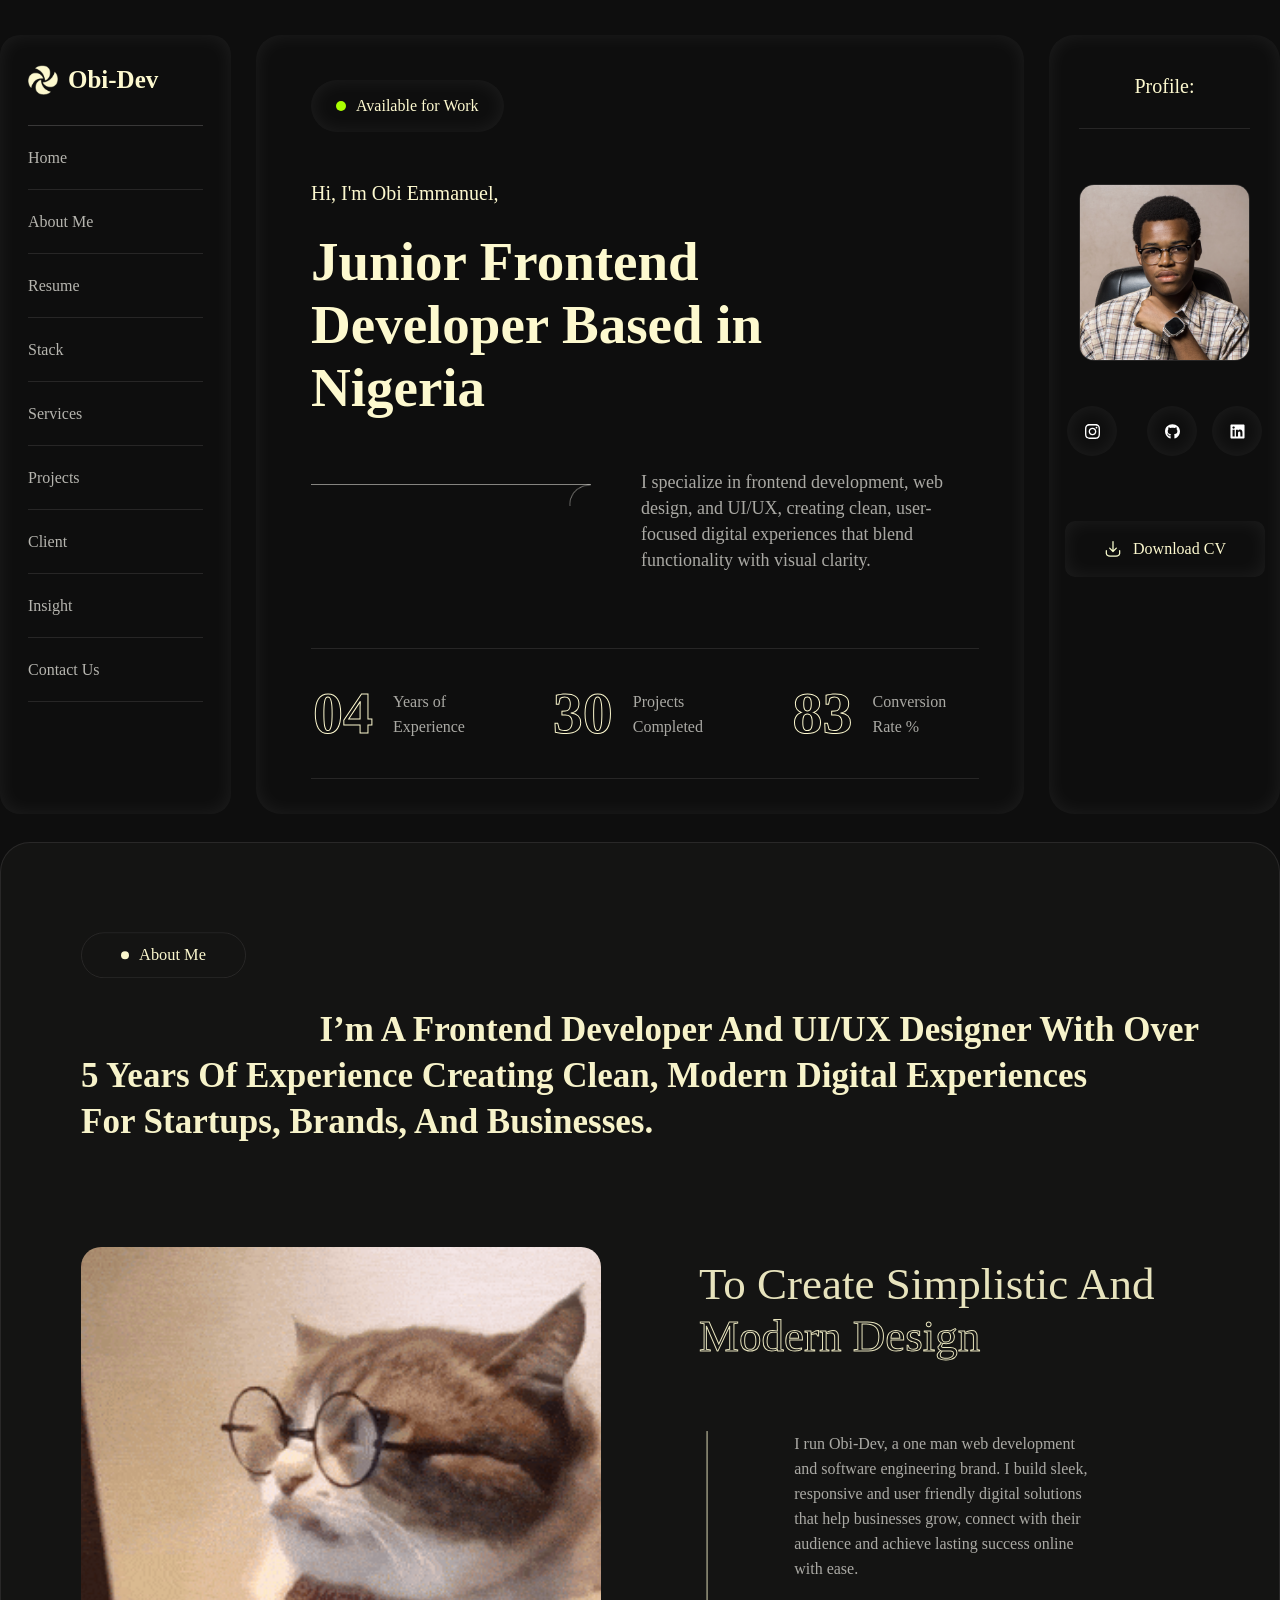
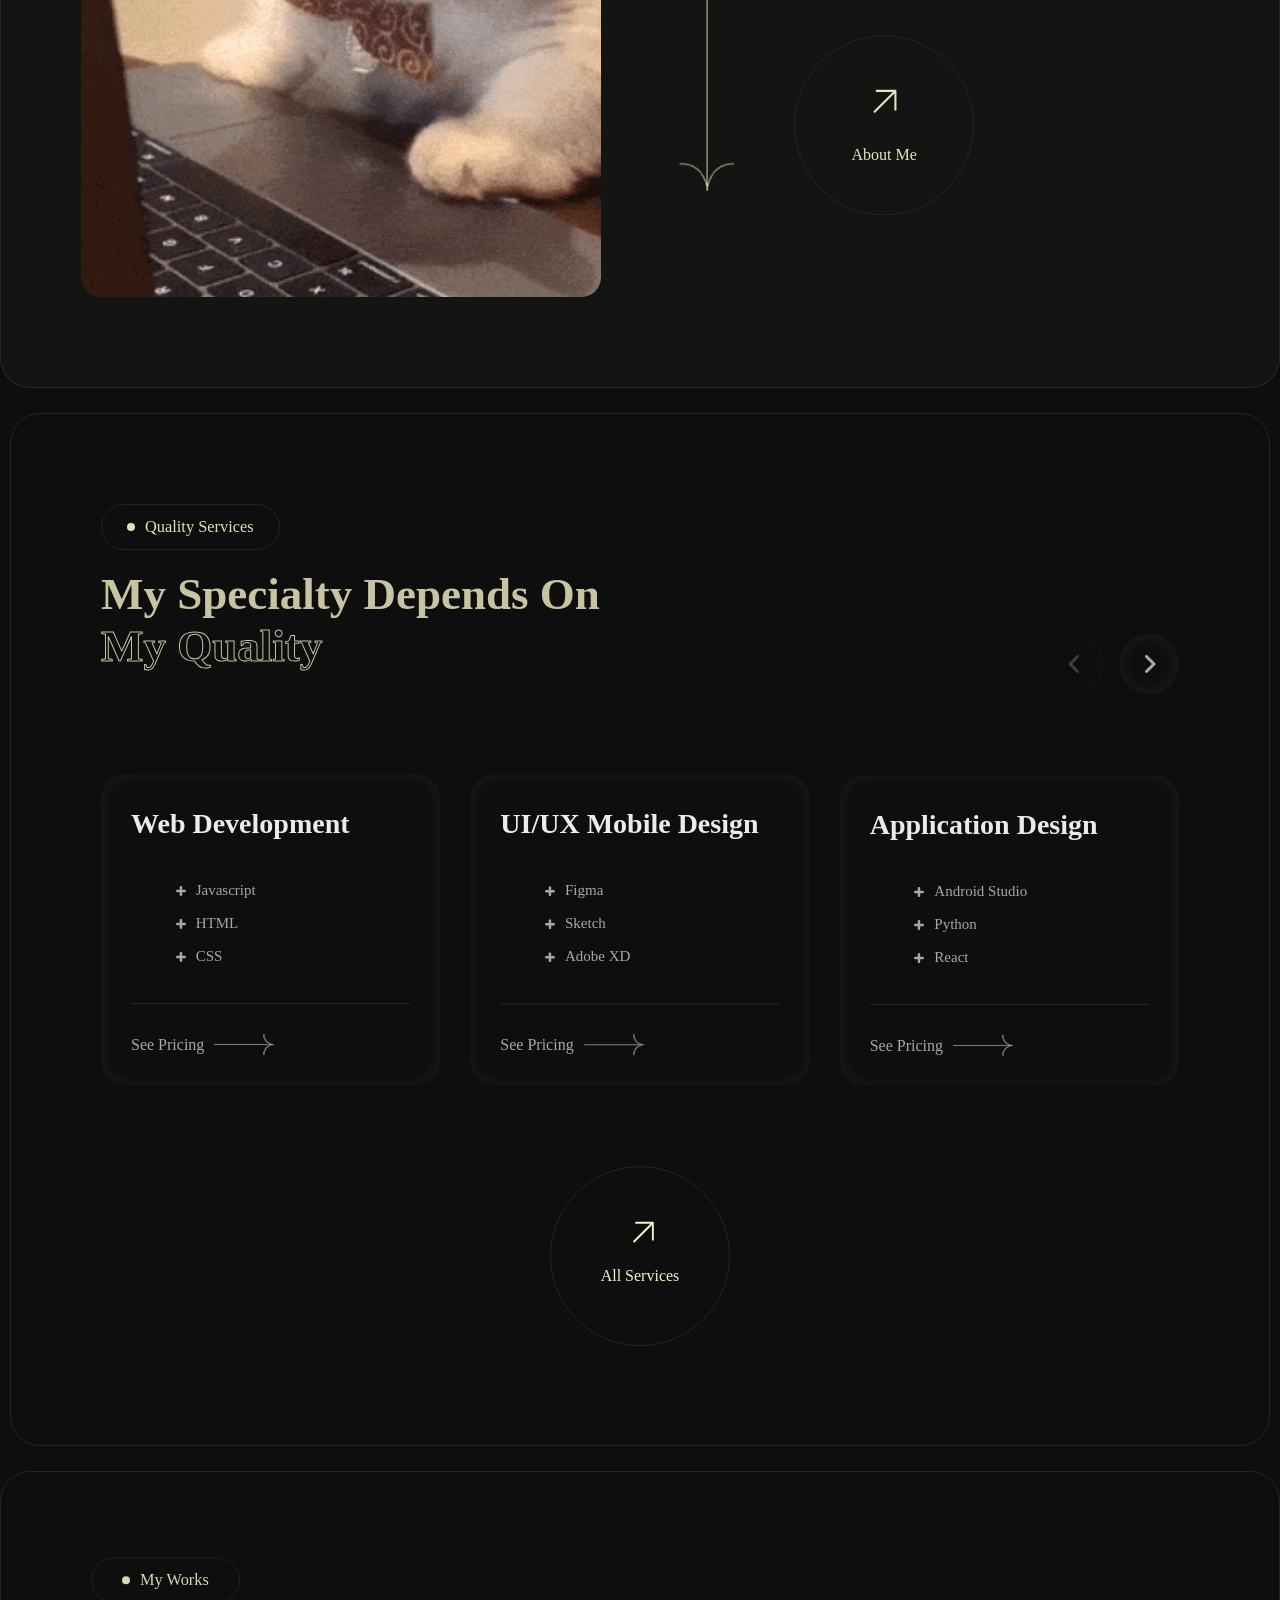
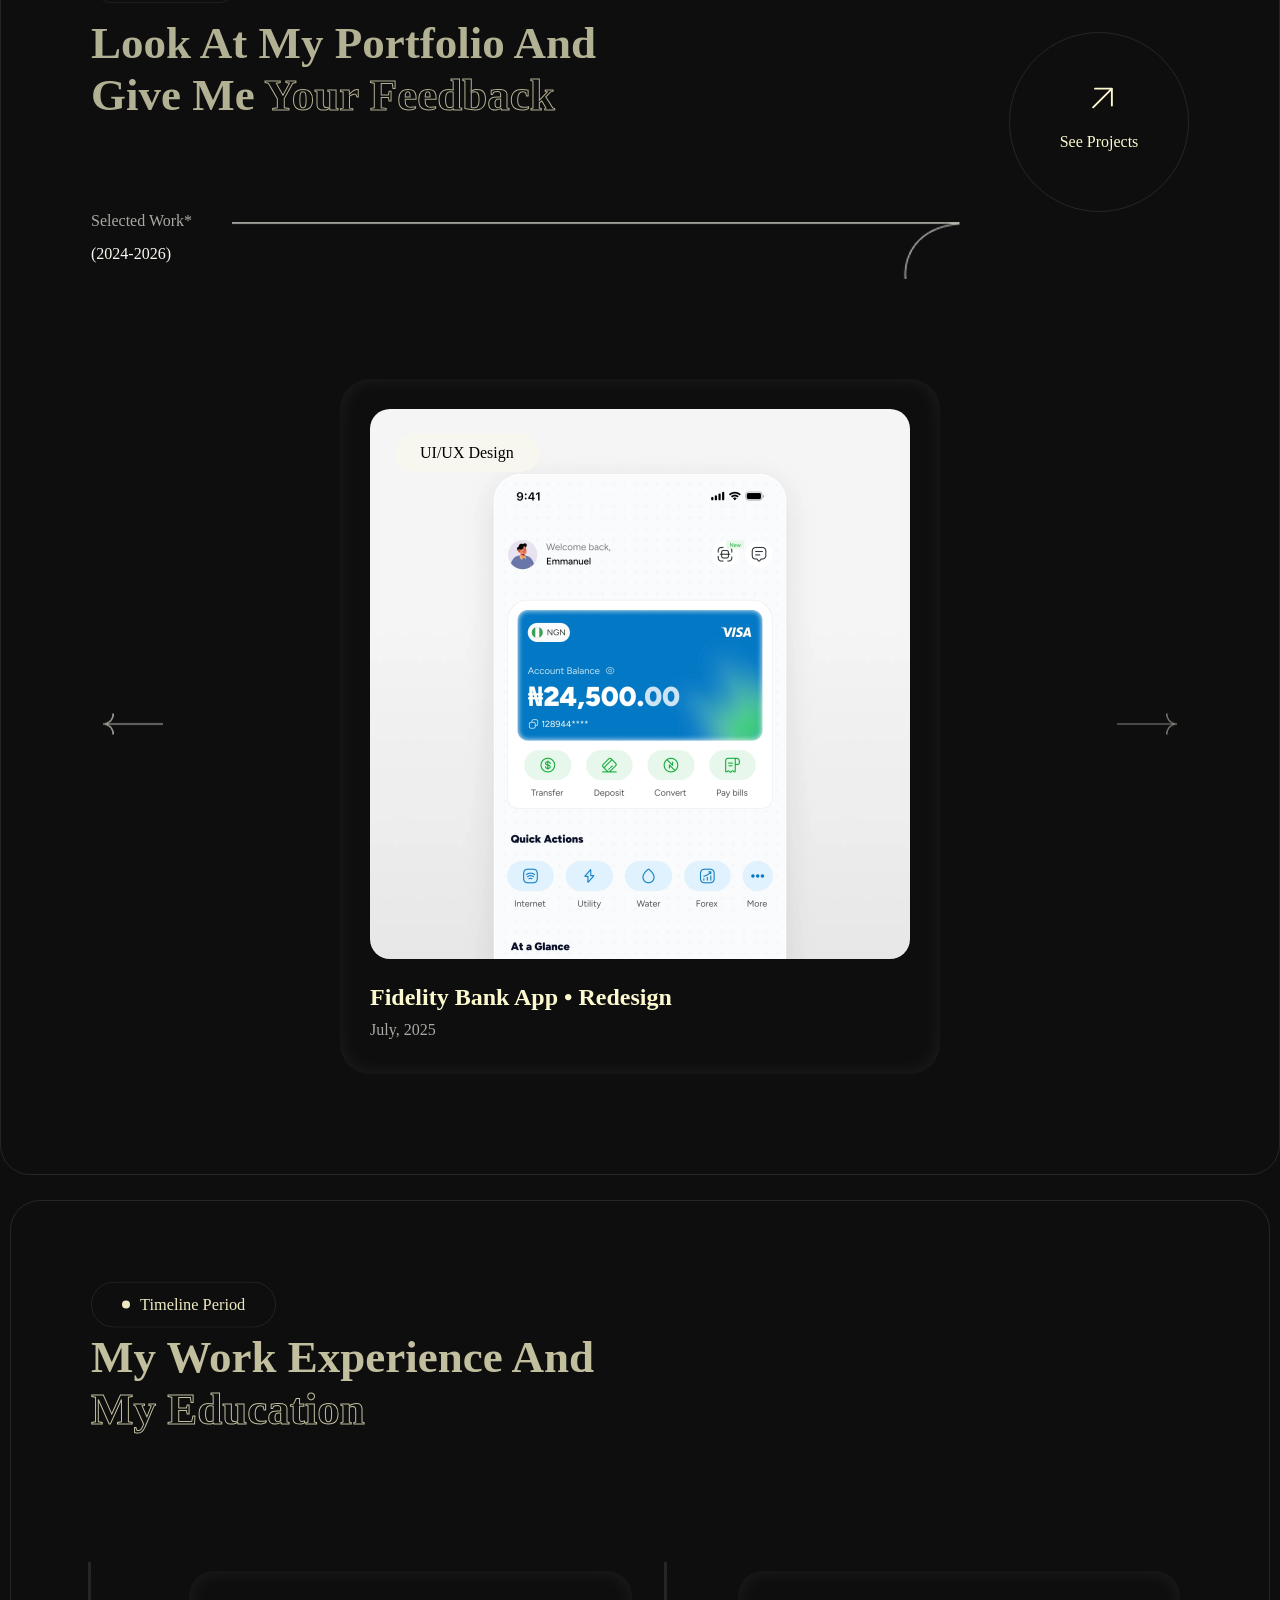
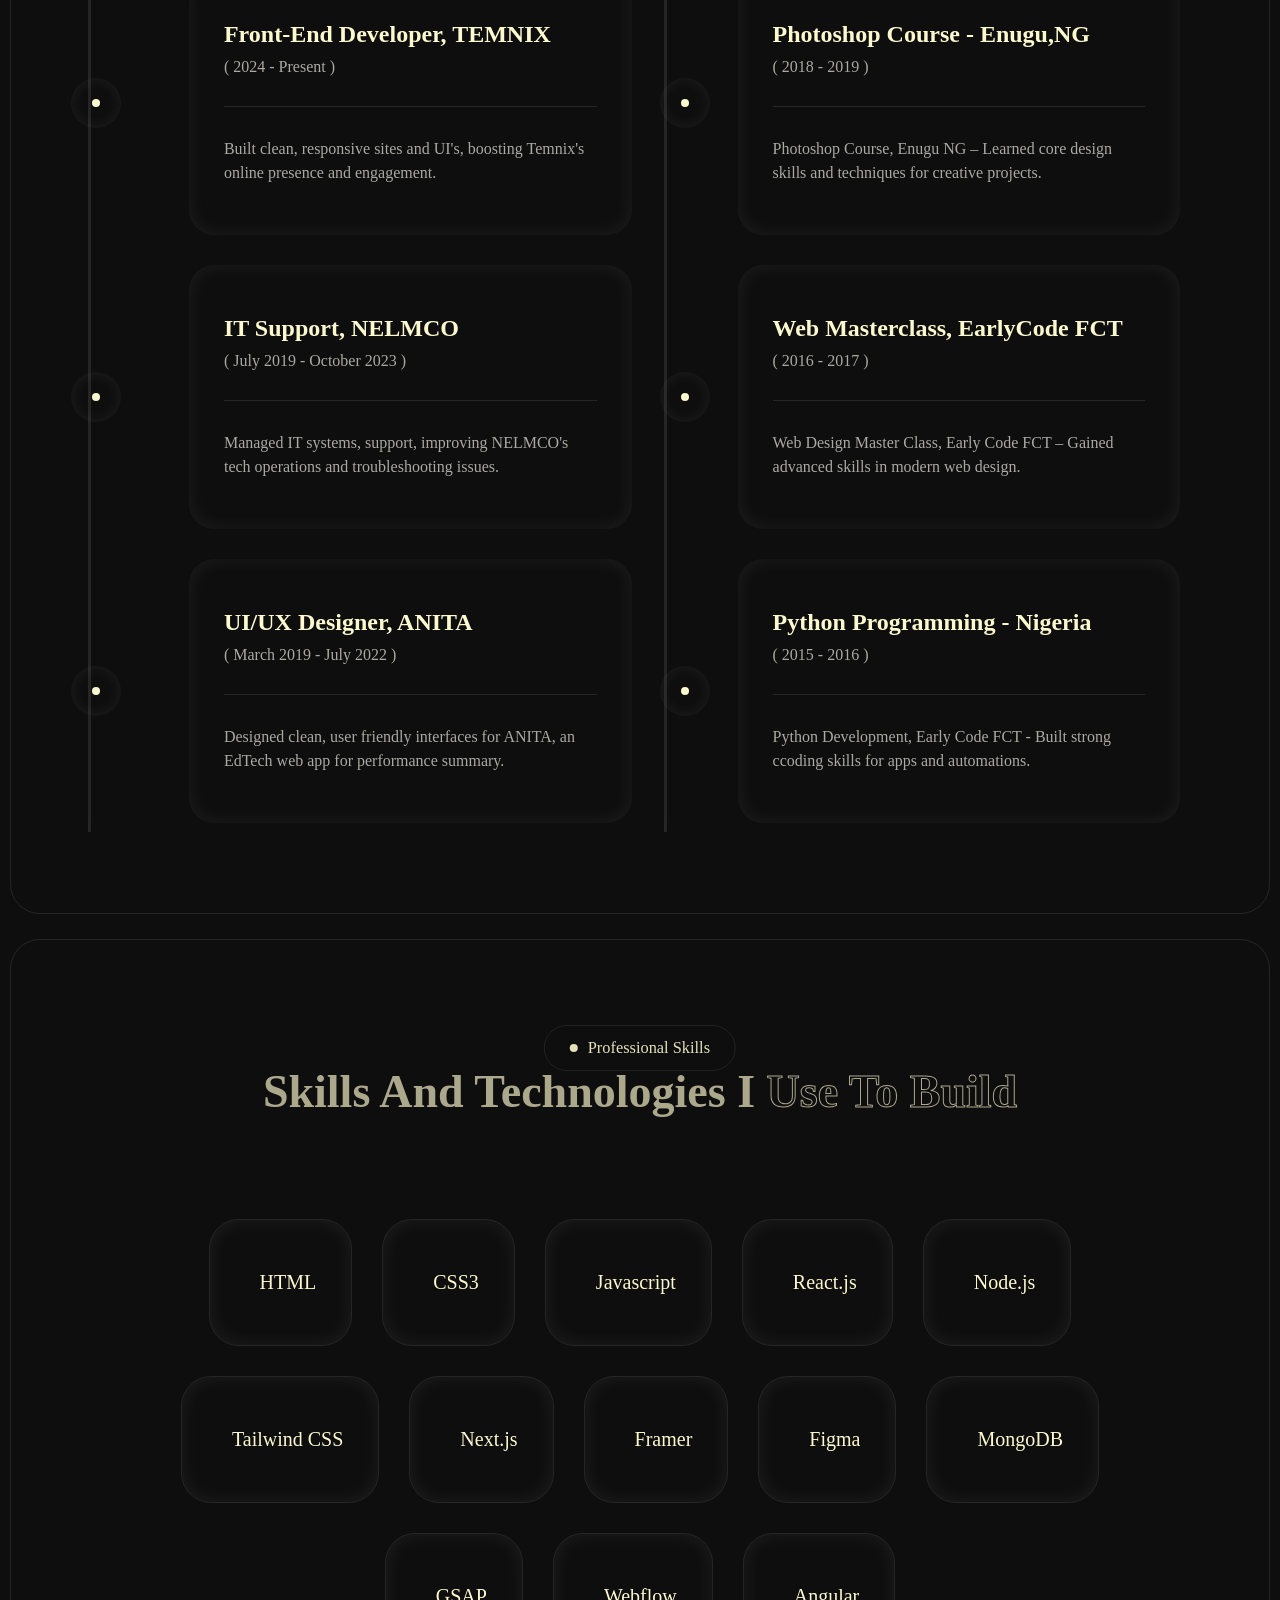
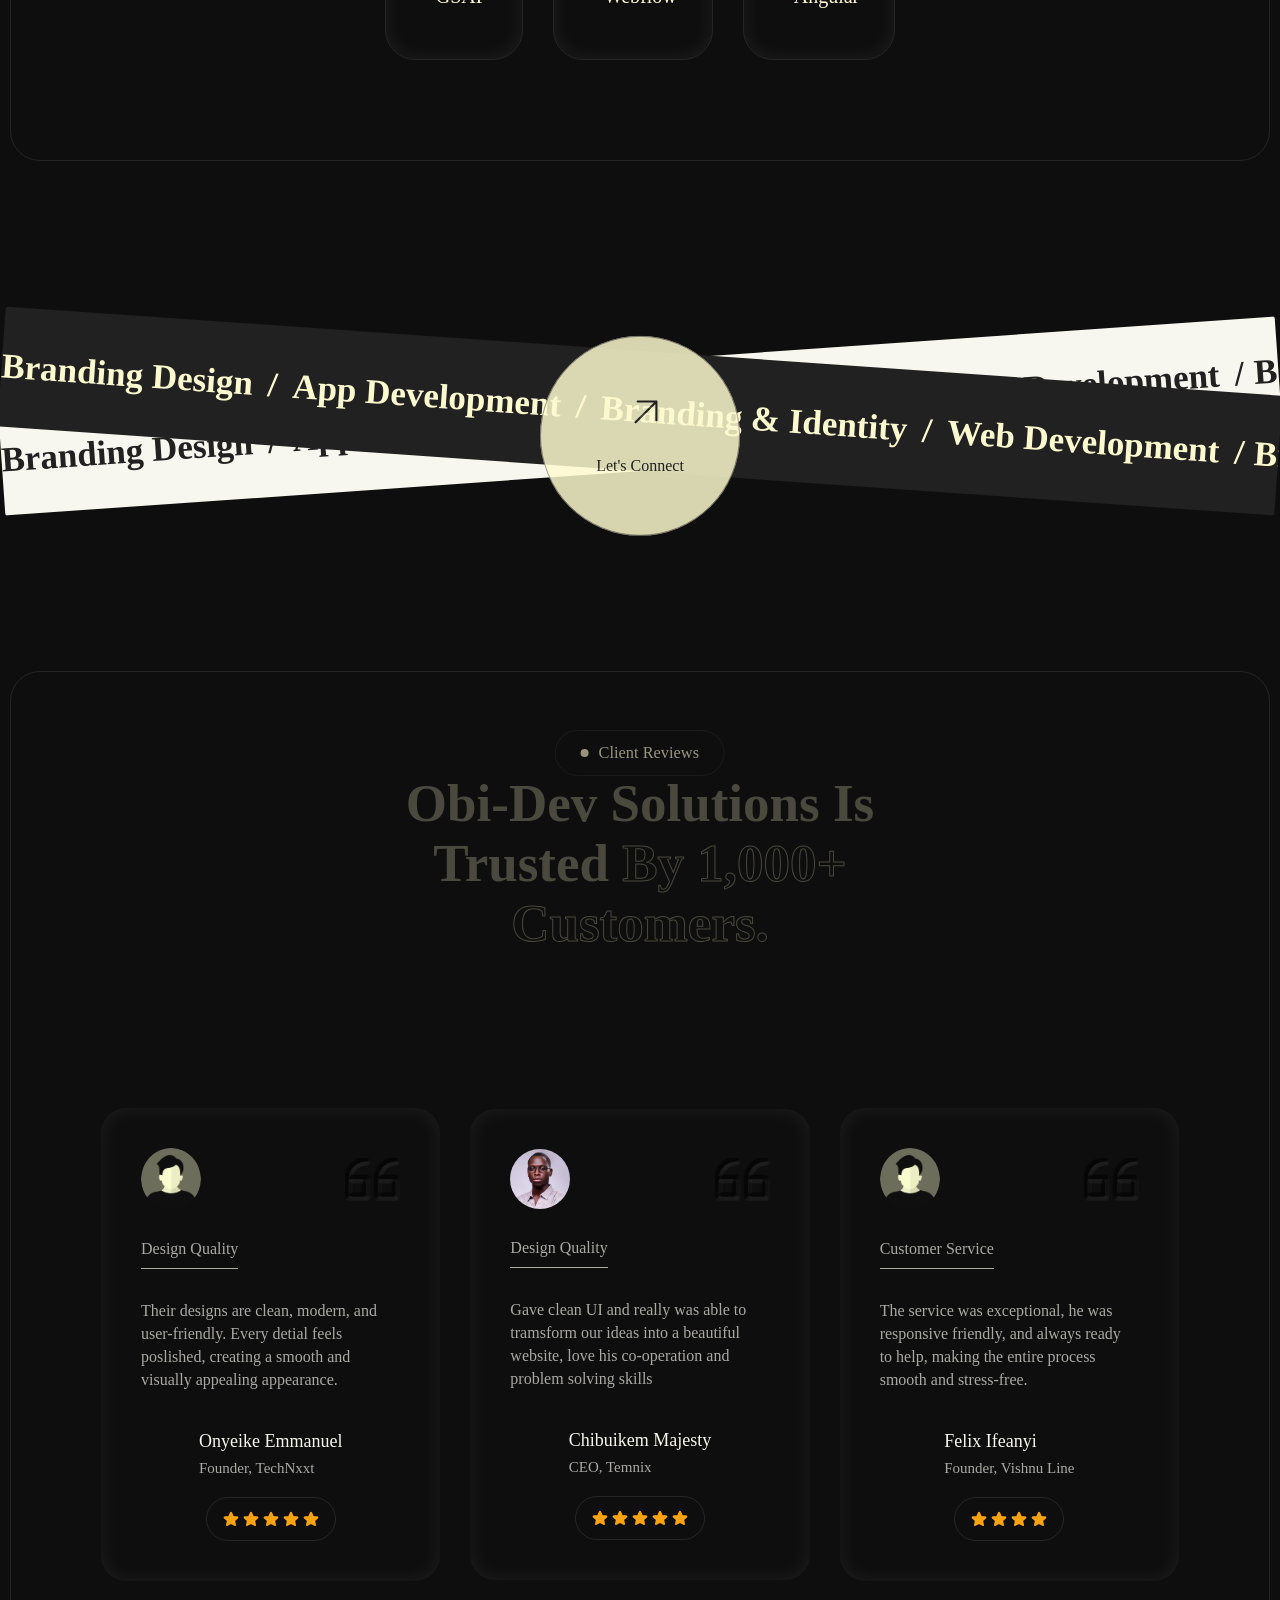
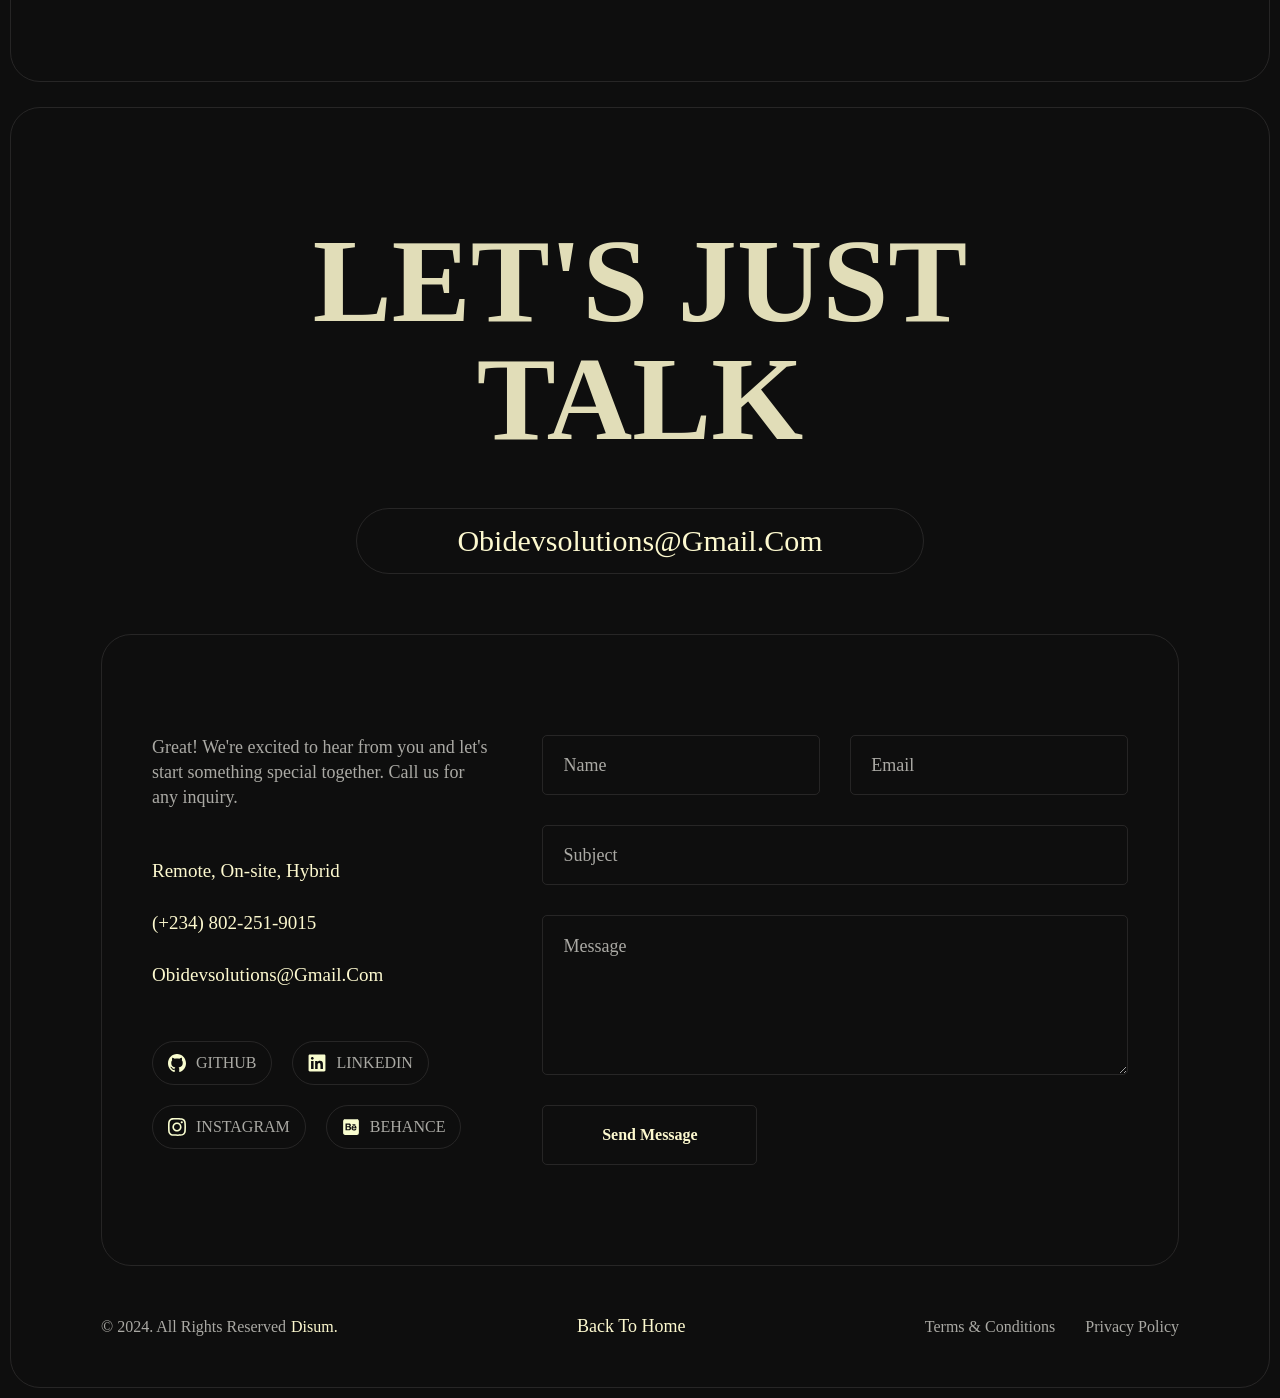
==== commit dab19109: "added some new projects to projects.html" ====
--- a/Obi-Dev/index.html
+++ b/Obi-Dev/index.html
@@ -844,7 +844,7 @@
                     <h3>Great! We're excited to hear from you and let's start something special together. Call us for
                         any inquiry.</h3>
 
-                    <a href="">Plot 114, Riverside, Phase 2, Karu FHA, Abuja</a>
+                    <a href="">Remote, On-site, Hybrid</a>
                     <a href="">(+234) 802-251-9015</a>
                     <a href=""> Obidevsolutions@Gmail.Com</a>
 
@@ -906,6 +906,7 @@
     </script>
     <script src="gsap/gsap.min.js"></script>
     <script src="gsap/ScrollTrigger.min.js"></script>
+    <script src="gsap/SplitText.min.js"></script>
     <script src="js/gsap.js"></script>
 </body>
 </html>
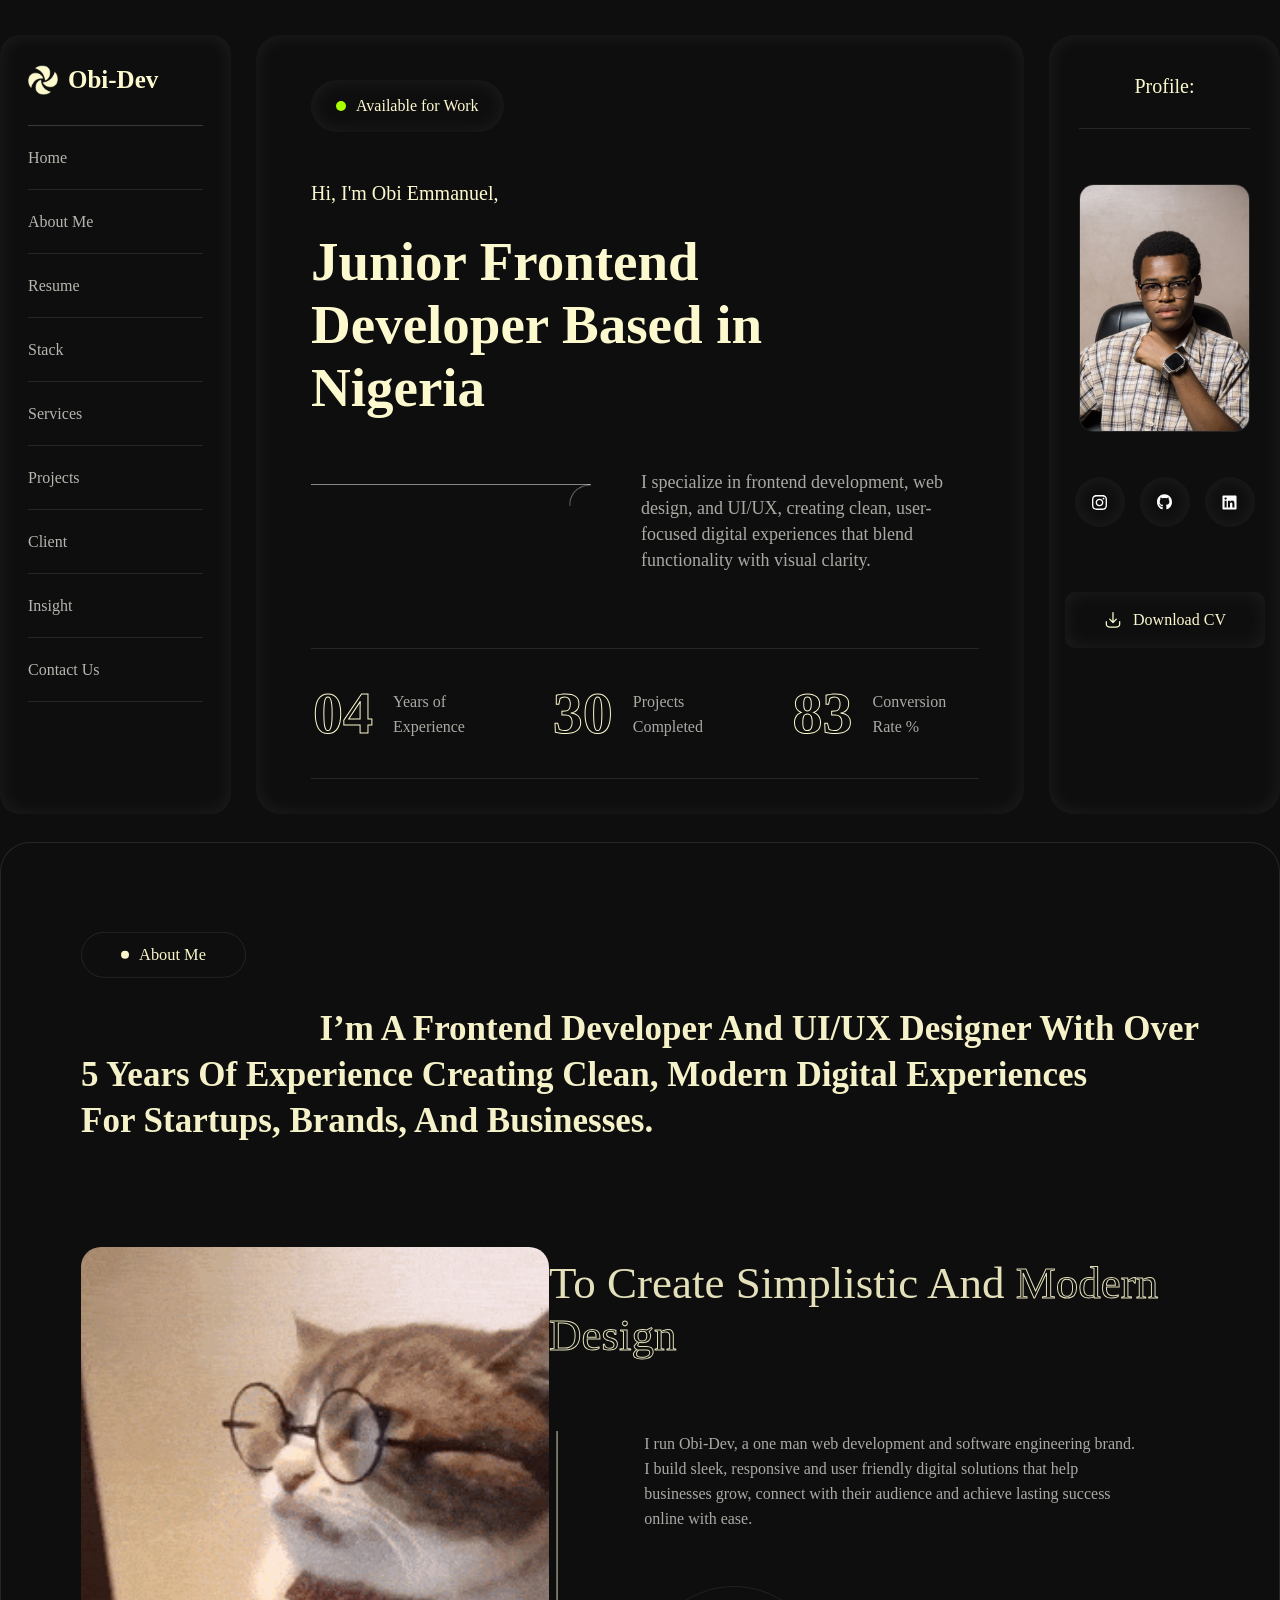
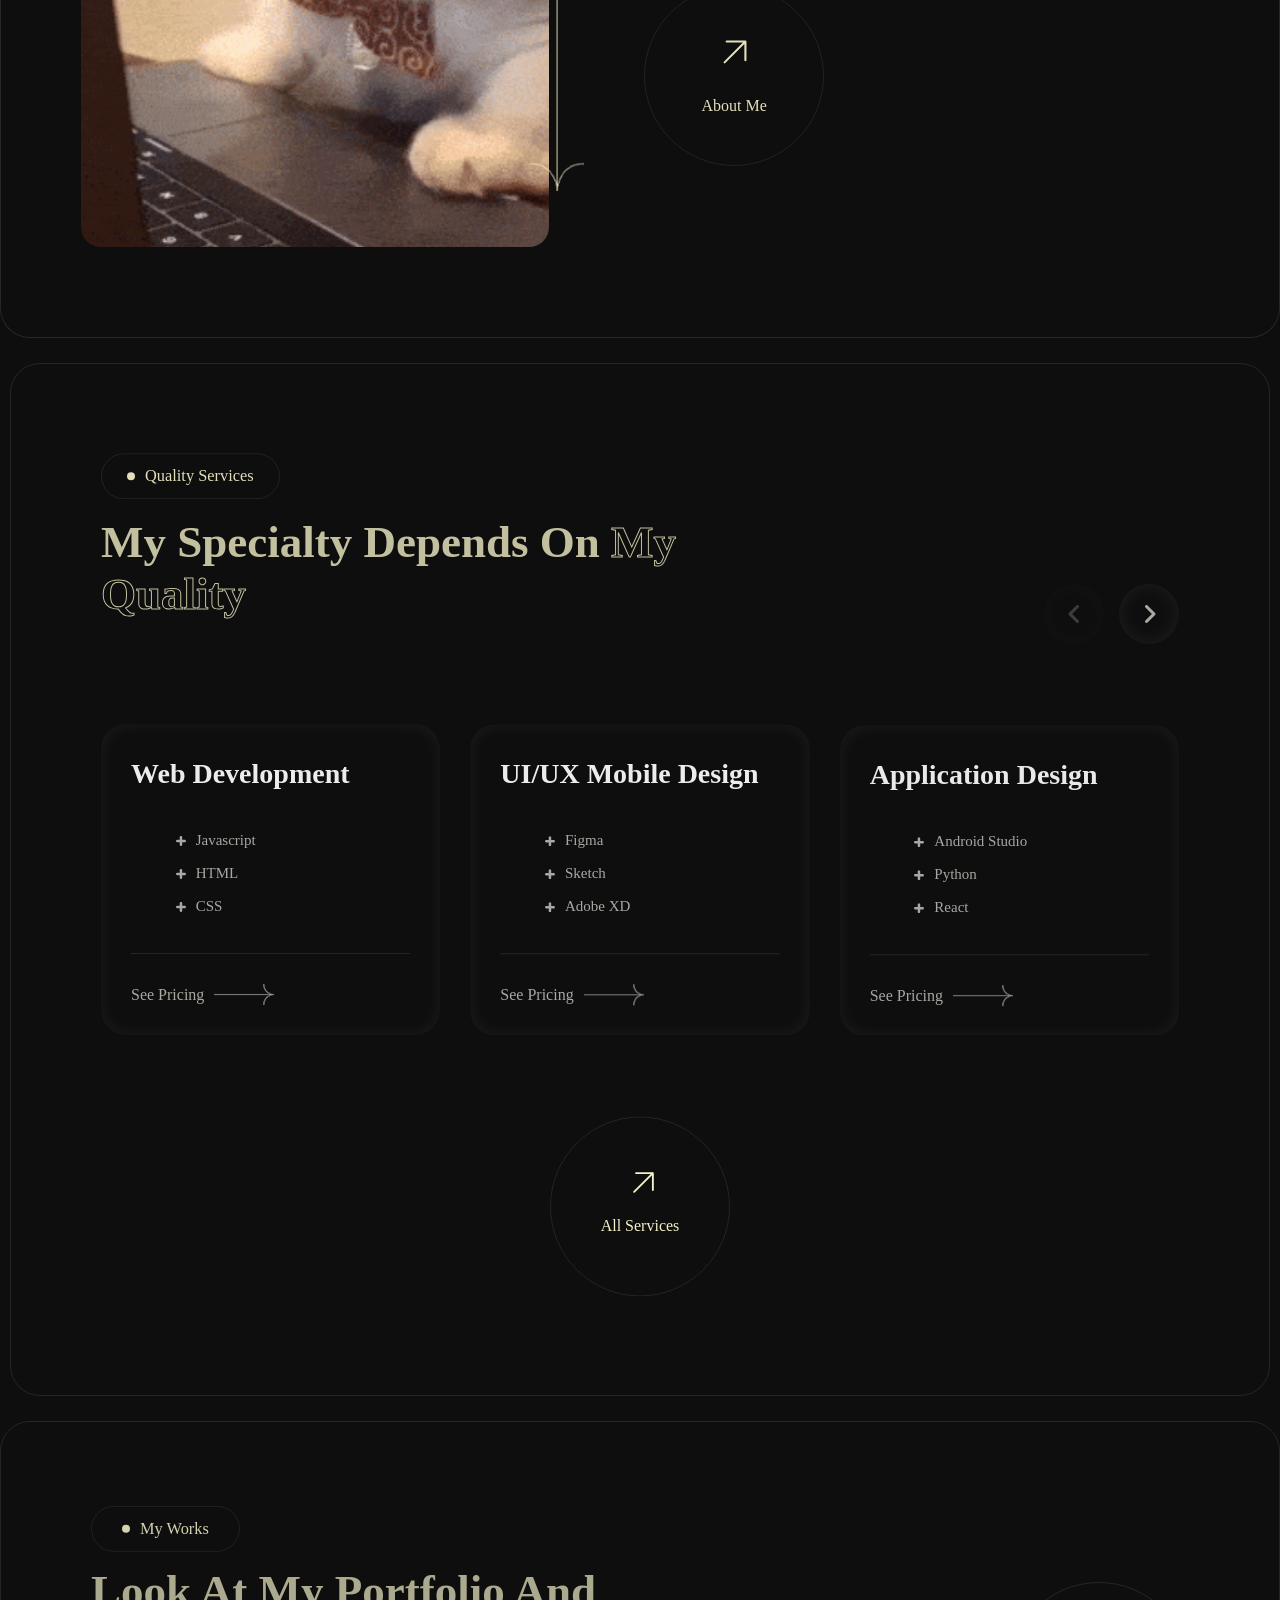
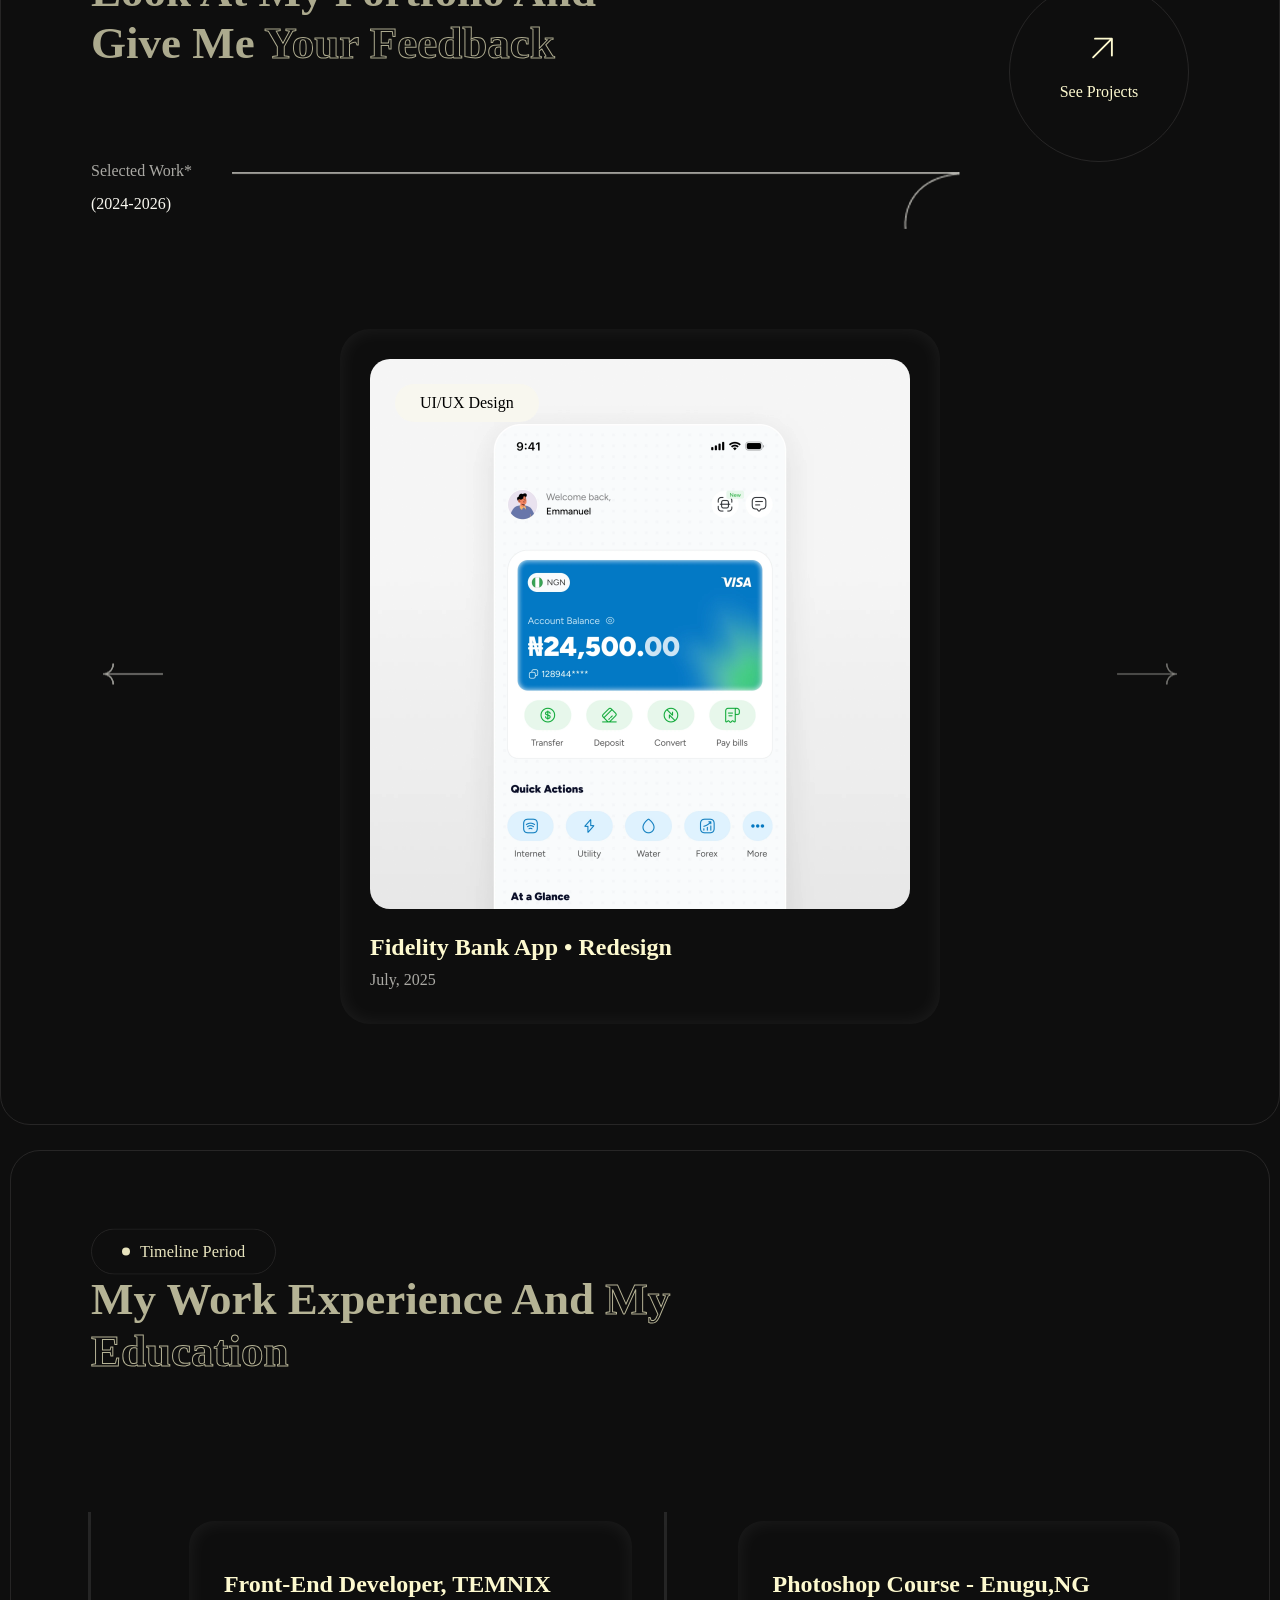
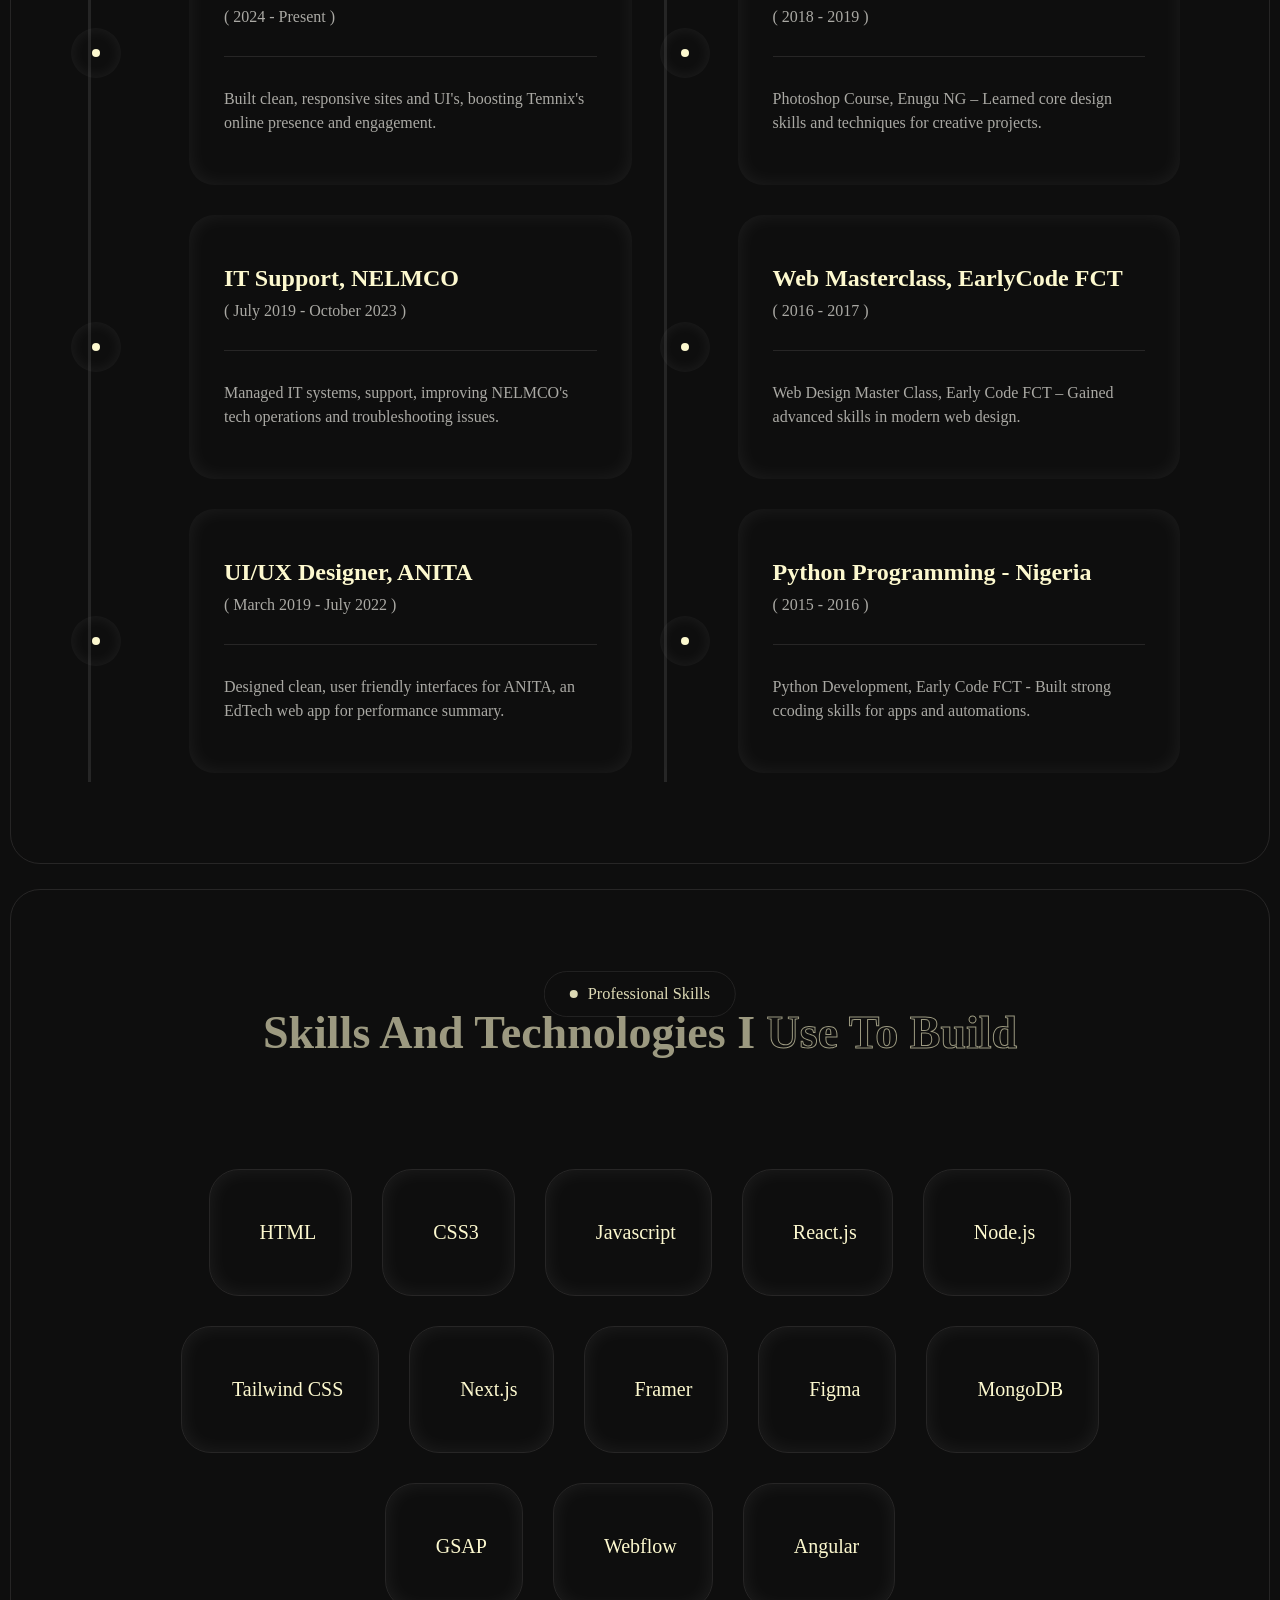
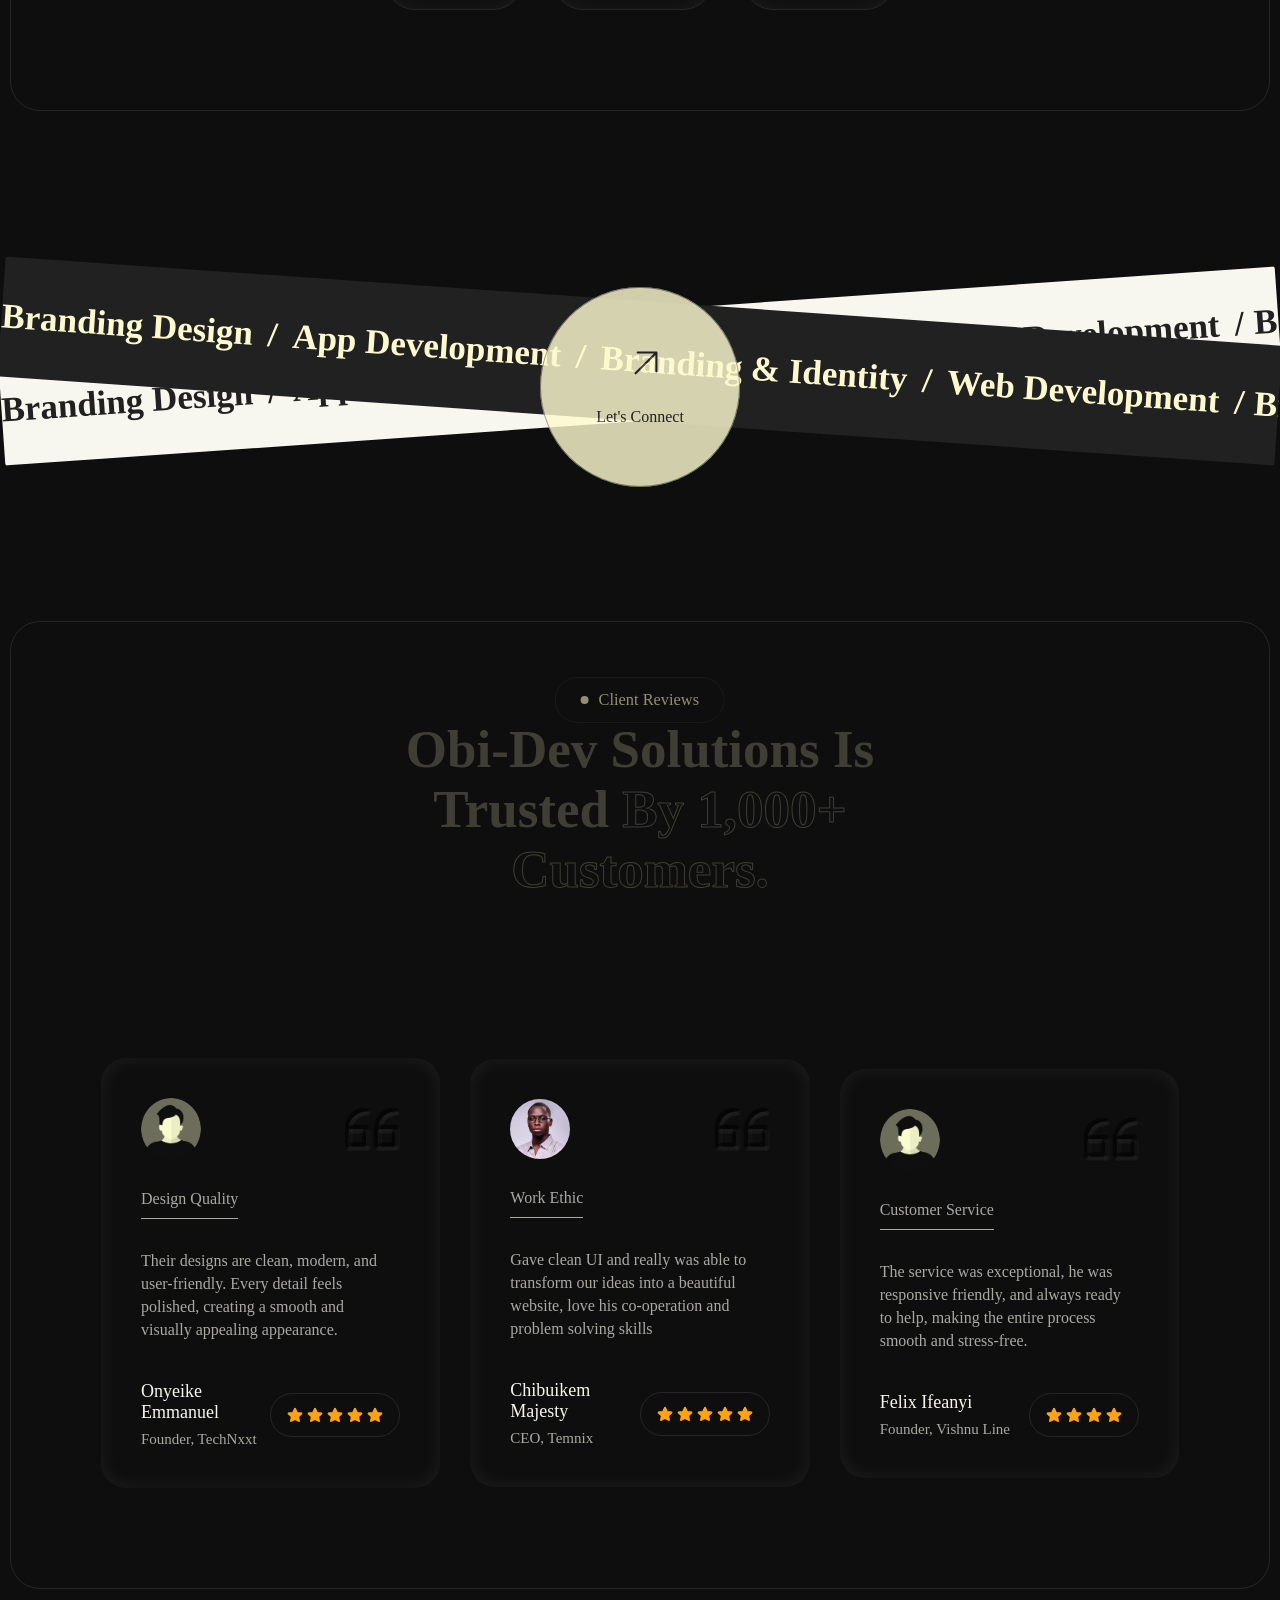
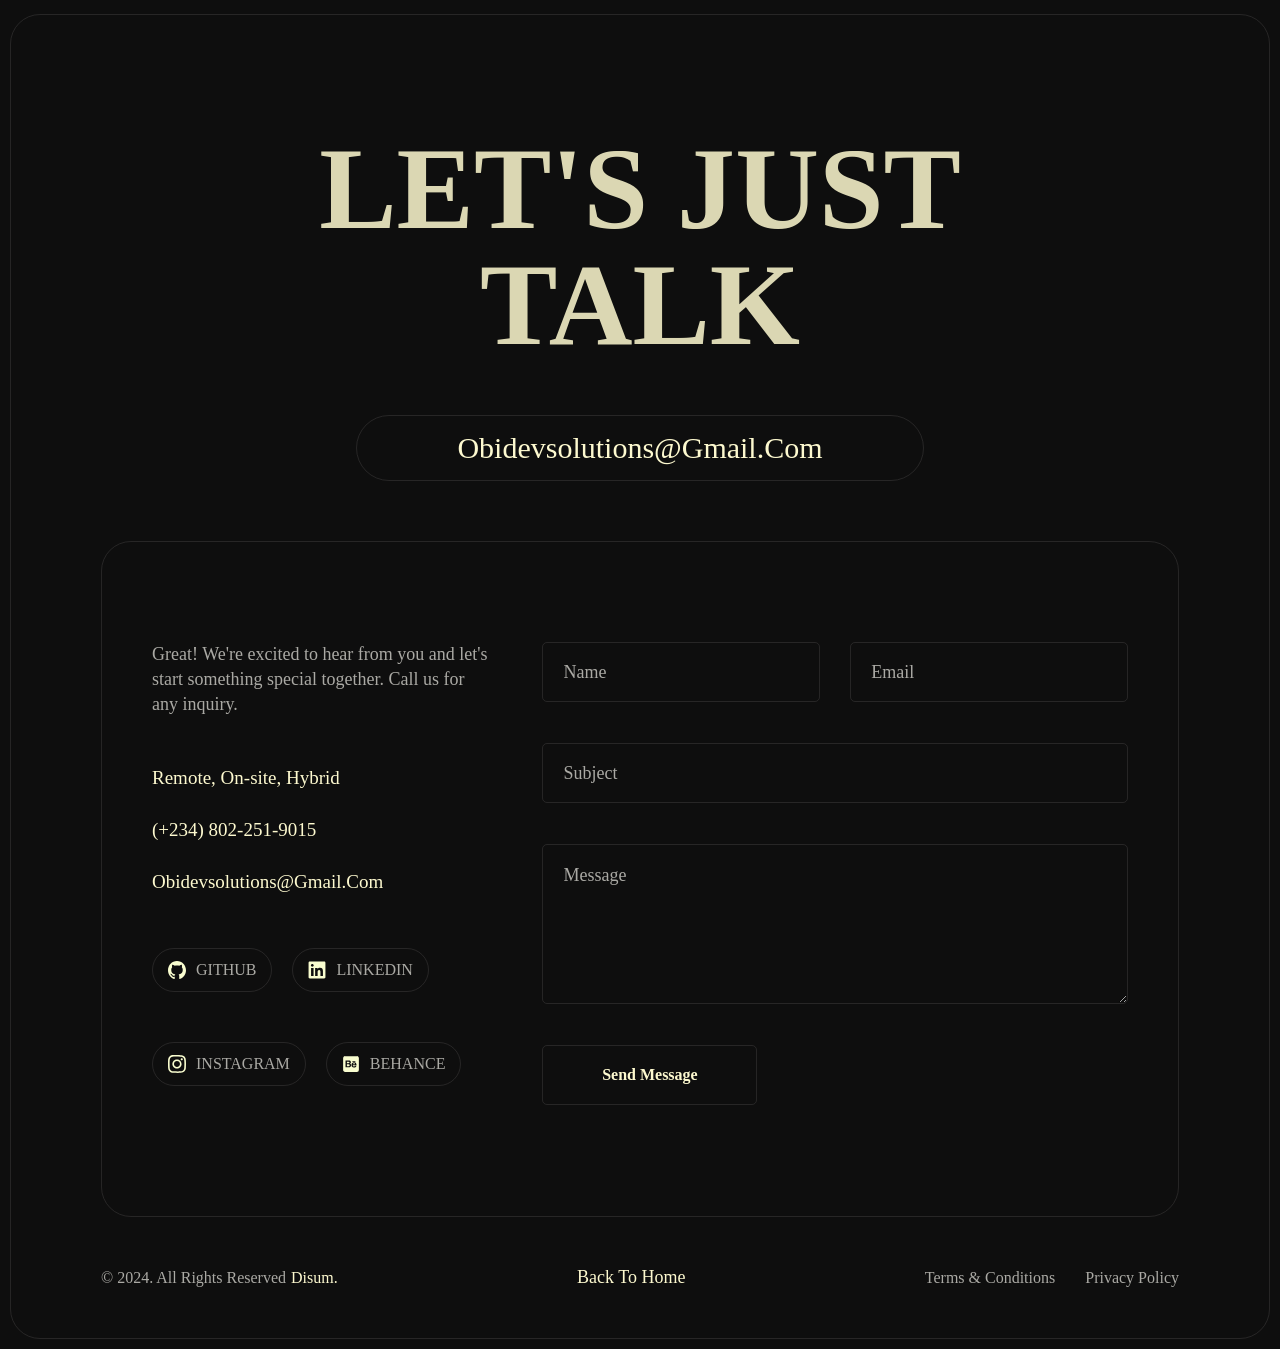
==== commit f155d20c: "update" ====
--- a/Obi-Dev/index.html
+++ b/Obi-Dev/index.html
@@ -157,8 +157,8 @@
 
                 <div class="icons">
                     <a href="https://www.instagram.com/obidevsolutions"><span><img src="icons/instagram.svg" alt="" style="filter: invert(0);"></span></a>
-                    <a href="https://github.com/EmmanuelJnr-50"></a><span><img src="icons/github.svg" alt=""></span>
-                    <span><img src="icons/linkedin-svgrepo-com (1).svg" alt=""></span>
+                    <a href="https://github.com/EmmanuelJnr-50"><span><img src="icons/github.svg" alt=""></span></a>
+                    <a href="https://www.linkedin.com/in/emmanuel-obiechina-257345377?utm_source=share_via&utm_content=profile&utm_medium=member_android"><span><img src="icons/linkedin-svgrepo-com (1).svg" alt=""></span></a>
                 </div>
 
                 <a href="img/Emmanuel ObiechinaCV(Updated -1)_093117.docx"
@@ -630,7 +630,7 @@
                         </div>
 
                         <h4>Design Quality</h4>
-                        <p>Their designs are clean, modern, and user-friendly. Every detial feels poslished, creating a
+                        <p>Their designs are clean, modern, and user-friendly. Every detail feels polished, creating a
                             smooth and visually appealing appearance.</p>
 
                         <div class="info">
@@ -654,8 +654,8 @@
                             <img src="img/quote.png" alt="">
                         </div>
 
-                        <h4>Design Quality</h4>
-                        <p>Gave clean UI and really was able to tramsform our ideas into a beautiful website, love his
+                        <h4>Work Ethic</h4>
+                        <p>Gave clean UI and really was able to transform our ideas into a beautiful website, love his
                             co-operation and problem solving skills </p>
 
                         <div class="info">
@@ -836,7 +836,7 @@
         <footer class="contact" id="contact">
             <div class="head">
                 <h2>LET'S JUST TALK</h2>
-                <h3>Obidevsolutions@Gmail.Com</h3>
+                <h3><a href="mailto:obidevsolutions@gmail.com">Obidevsolutions@Gmail.Com</a></h3>
             </div>
 
             <div class="contact-form">
@@ -849,10 +849,10 @@
                     <a href=""> Obidevsolutions@Gmail.Com</a>
 
                     <div class="other-social">
-                        <button><img src="./icons/github-142-svgrepo-com (1).svg" alt="">GITHUB</button>
-                        <button><img src="./icons/linkedin-svgrepo-com (2).svg" alt="">LINKEDIN</button>
-                        <button><img src="./icons/instagram-167-svgrepo-com.svg" alt="">INSTAGRAM</button>
-                        <button><img src="./icons/behance-internet-media-svgrepo-com.svg" alt="">BEHANCE</button>
+                        <a href="https://github.com/EmmanuelJnr-50"><button><img src="./icons/github-142-svgrepo-com (1).svg" alt="">GITHUB</button></a>
+                        <a href="https://www.linkedin.com/in/emmanuel-obiechina-257345377?utm_source=share_via&utm_content=profile&utm_medium=member_android"><button><img src="./icons/linkedin-svgrepo-com (2).svg" alt="">LINKEDIN</button></a>
+                        <a href="https://www.instagram.com/obidevsolutions"><button><img src="./icons/instagram-167-svgrepo-com.svg" alt="">INSTAGRAM</button></a>
+                        <a href="#"><button><img src="./icons/behance-internet-media-svgrepo-com.svg" alt="">BEHANCE</button></a>
                     </div>
                 </div>
                 <div class="form">
--- a/Obi-Dev/css/style.css
+++ b/Obi-Dev/css/style.css
@@ -1,13 +1,13 @@
-/* headers- #FDF9CF,background - #141413, border- #262525, small texts- #B6B5AF*/
-
-@import url('https://fonts.cdnfonts.com/css/campton');  
+/* headers- #FDF9CF,background - #0e0e0e, border- #262525, small texts- #B6B5AF*/
+
+@import url('https://fonts.cdnfonts.com/css/Uto');  
 @import url('https://fonts.googleapis.com/css2?family=Unbounded:wght@200..900&display=swap');
 
 * {
     margin: 0;
     padding: 0;
     box-sizing: border-box;
-    font-family: Campton;
+    font-family: Uto;
     scroll-behavior: smooth;
 }
 html {
@@ -47,12 +47,12 @@
 .web-info h2 {
     color: #FDF9CF;
     font-size: 30px;
-    font-family: Campton;
+    font-family: Uto;
 }
 .web-info h3 {
     color: #B6B5AF;
     font-size: 22px;
-    font-family: Campton;
+    font-family: Uto;
     font-weight: 600;
 }
 @keyframes flicker {
@@ -94,7 +94,7 @@
     left: 0;
     backdrop-filter: blur(8px);
     transition: opacity 0.5s ease, visibility 0.5s ease;
-    font-family: Campton;
+    font-family: Uto;
 }
 .preloader span {
     animation: scaleOut 2s linear infinite;
@@ -187,7 +187,7 @@
     box-shadow: inset 0px 0px 20px #ffffff12;
     width: 100%;
     margin-left: -25px;
-    background-color: #141413;
+    background-color: #0e0e0e;
     padding: 10px 30px 30px 30px;
     border-radius: 20px;
     visibility: hidden;
@@ -407,7 +407,7 @@
     border-radius: 30px;
     padding: 100px 90px 100px 90px;
     margin-bottom: 25px;
-    background-color: #141413;
+    background-color: #0e0e0e;
 }
 .about-section .header span {
     border: 1px solid #39383894;
@@ -549,10 +549,10 @@
     /* scale: 0.1; */
 }
 .about-section .more-info .info .about-content button:hover{
-    color: #141413;
+    color: #0e0e0e;
 }
 .about-section .more-info .info .about-content button:hover svg{
-    stroke: #141413;
+    stroke: #0e0e0e;
 }
 @keyframes upDown {
     0% {
@@ -1740,6 +1740,10 @@
     margin: 0 auto;
     width: fit-content;
 }
+.contact .head h3 a {
+    text-decoration: none;
+    color: #FDF9CF;
+}
 .contact .contact-form {
     padding: 100px 50px;
     display: flex;
--- a/Obi-Dev/media-queries/style-query.css
+++ b/Obi-Dev/media-queries/style-query.css
@@ -1,15 +1,15 @@
 :root {
     --main-color: #fdf9cf;
-    --background-color: #141413;
+    --background-color: #0e0e0e;
     --border-color: #262525;
     --small-text-color: #B6B5AF;
 }
 
 @media (min-width: 300px) and (max-width: 450px) {
-    /* headers- var(--main-color),background - #141413, border- #262525, small texts- #B6B5AF*/
+    /* headers- var(--main-color),background - #0e0e0e, border- #262525, small texts- #B6B5AF*/
 
 @import url('https://fonts.googleapis.com/css2?family=Unbounded:wght@200..900&display=swap');
-@import url('https://fonts.cdnfonts.com/css/campton');  
+@import url('https://fonts.cdnfonts.com/css/Uto');  
 @import url('https://fonts.cdnfonts.com/css/satoshi');
 @import url('https://fonts.googleapis.com/css2?family=Google+Sans:ital,opsz,wght@0,17..18,400..700;1,17..18,400..700&family=Instrument+Sans:ital,wght@0,400..700;1,400..700&family=Instrument+Serif:ital@0;1&family=Space+Mono:ital,wght@0,400;0,700;1,400;1,700&display=swap');
 
@@ -19,7 +19,7 @@
     margin: 0;
     padding: 0;
     box-sizing: border-box;
-    font-family: Campton;
+    font-family: Uto;
     /* outline: 1px solid white; */
     -webkit-tap-highlight-color: transparent;
 }
@@ -80,7 +80,7 @@
     left: 0;
     backdrop-filter: blur(2px);
     transition: opacity 0.5s ease, visibility 0.5s ease;
-    font-family: Campton;
+    font-family: Uto;
 }
 .preloader span {
     animation: scaleOut 2s linear infinite;
@@ -2018,10 +2018,10 @@
 
 }
 @media (min-width: 451px) and (max-width: 1000px) {
-    /* headers- var(--main-color),background - #141413, border- #262525, small texts- #B6B5AF*/
+    /* headers- var(--main-color),background - #0e0e0e, border- #262525, small texts- #B6B5AF*/
 
 @import url('https://fonts.googleapis.com/css2?family=Unbounded:wght@200..900&display=swap');
-@import url('https://fonts.cdnfonts.com/css/campton');  
+@import url('https://fonts.cdnfonts.com/css/Uto');  
 @import url('https://fonts.cdnfonts.com/css/satoshi');
 
                 
@@ -2030,7 +2030,7 @@
     margin: 0;
     padding: 0;
     box-sizing: border-box;
-    font-family: Campton;
+    font-family: Uto;
     /* outline: 1px solid white; */
     -webkit-tap-highlight-color: transparent;
 }
@@ -2091,7 +2091,7 @@
     left: 0;
     backdrop-filter: blur(2px);
     transition: opacity 0.5s ease, visibility 0.5s ease;
-    font-family: Campton;
+    font-family: Uto;
 }
 .preloader span {
     animation: scaleOut 2s linear infinite;
@@ -3988,10 +3988,10 @@
 
 
 @media (min-width: 1024px) and (max-width: 1279px) {
-    /* headers- var(--main-color),background - #141413, border- #262525, small texts- #B6B5AF*/
+    /* headers- var(--main-color),background - #0e0e0e, border- #262525, small texts- #B6B5AF*/
 
 @import url('https://fonts.googleapis.com/css2?family=Unbounded:wght@200..900&display=swap');
-@import url('https://fonts.cdnfonts.com/css/campton');  
+@import url('https://fonts.cdnfonts.com/css/Uto');  
 @import url('https://fonts.cdnfonts.com/css/satoshi');
 
                 
@@ -4000,7 +4000,7 @@
     margin: 0;
     padding: 0;
     box-sizing: border-box;
-    font-family: Campton;
+    font-family: Uto;
     /* outline: 1px solid white; */
     -webkit-tap-highlight-color: transparent;
 }
@@ -4061,7 +4061,7 @@
     left: 0;
     backdrop-filter: blur(2px);
     transition: opacity 0.5s ease, visibility 0.5s ease;
-    font-family: Campton;
+    font-family: Uto;
 }
 .preloader span {
     animation: scaleOut 2s linear infinite;
@@ -4411,7 +4411,7 @@
     border-radius: 30px;
     padding: 70px 60px 70px 60px;
     margin-bottom: 25px;
-    background-color: #141413;
+    background-color: #0e0e0e;
 }
 .about-section .header span {
     border: 1px solid #39383894;
@@ -4555,10 +4555,10 @@
     /* scale: 0.1; */
 }
 .about-section .more-info .info .about-content button:hover{
-    color: #141413;
+    color: #0e0e0e;
 }
 .about-section .more-info .info .about-content button:hover svg{
-    stroke: #141413;
+    stroke: #0e0e0e;
 }
 @keyframes upDown {
     0% {
@@ -5905,16 +5905,16 @@
 }
 
 @media (min-width: 1280px) and (max-width: 1550px) {
-/* headers- #FDF9CF,background - #141413, border- #262525, small texts- #B6B5AF*/
-
-@import url('https://fonts.cdnfonts.com/css/campton');  
+/* headers- #FDF9CF,background - #0e0e0e, border- #262525, small texts- #B6B5AF*/
+
+@import url('https://fonts.cdnfonts.com/css/Uto');  
 @import url('https://fonts.googleapis.com/css2?family=Unbounded:wght@200..900&display=swap');
 
 * {
     margin: 0;
     padding: 0;
     box-sizing: border-box;
-    font-family: Campton;
+    font-family: Uto;
     scroll-behavior: smooth;
 }
 html {
@@ -5954,12 +5954,12 @@
 .web-info h2 {
     color: #FDF9CF;
     font-size: 30px;
-    font-family: Campton;
+    font-family: Uto;
 }
 .web-info h3 {
     color: #B6B5AF;
     font-size: 22px;
-    font-family: Campton;
+    font-family: Uto;
     font-weight: 600;
 }
 @keyframes flicker {
@@ -6000,7 +6000,7 @@
     left: 0;
     backdrop-filter: blur(8px);
     transition: opacity 0.5s ease, visibility 0.5s ease;
-    font-family: Campton;
+    font-family: Uto;
 }
 .preloader span {
     animation: scaleOut 2s linear infinite;
@@ -6093,7 +6093,7 @@
     box-shadow: inset 0px 0px 20px #ffffff12;
     width: 100%;
     margin-left: -25px;
-    background-color: #141413;
+    background-color: #0e0e0e;
     padding: 10px 30px 30px 30px;
     border-radius: 20px;
     visibility: hidden;
@@ -6243,7 +6243,7 @@
 }
 .hero .profile .image {
     width: 100%;
-    height: 25%;
+    height: 35%;
     overflow: hidden;
     border-radius: 15px;
     margin-bottom: 25px;
@@ -6316,7 +6316,7 @@
     border-radius: 30px;
     padding: 90px 80px 90px 80px;
     margin-bottom: 25px;
-    background-color: #141413;
+    background-color: #0e0e0e;
 }
 .about-section .header span {
     border: 1px solid #39383894;
@@ -6365,7 +6365,7 @@
 .about-section .more-info .image {
     width: 520px;
     border-radius: 20px;
-    height: 650px;
+    height: 600px;
     overflow: hidden;
 }
 .about-section .more-info .image img {
@@ -6380,7 +6380,7 @@
 .about-section .more-info .info h2 {
     font-size: 45px;
     color: #FDF9CF;
-    width: 500px;
+    width: 650px;
     margin-top: 20px;
     /* margin-right: -100px !important; */
     font-weight: 500;
@@ -6404,7 +6404,7 @@
     color: #b6b5afed;
     font-size: 16px;
     line-height: 25px;
-    width: 300px;
+    width: 500px;
 }
 .about-section .more-info .info .about-content .btn {
     height: 180px;
@@ -6458,10 +6458,10 @@
     /* scale: 0.1; */
 }
 .about-section .more-info .info .about-content button:hover{
-    color: #141413;
+    color: #0e0e0e;
 }
 .about-section .more-info .info .about-content button:hover svg{
-    stroke: #141413;
+    stroke: #0e0e0e;
 }
 @keyframes upDown {
     0% {
@@ -6510,7 +6510,7 @@
     font-size: 45px;
     font-weight: 600;
     color: #FDF9CF;
-    width: 50%;
+    width: 600px;
 }
 .resume .header h2 span {
     color: transparent;
@@ -6869,7 +6869,7 @@
     font-size: 45px;
     font-weight: 600;
     color: #FDF9CF;
-    width: 50%;
+    width: 600px;
 }
 .services .header h2 span {
     color: transparent;
@@ -7429,10 +7429,8 @@
 }
 .client .testimonial .review .info {
     display: flex;
-    flex-direction: column;
-    gap: 20px;
-    justify-content: center;
-    align-items: left;
+    justify-content: space-between;
+    align-items: center;
 }
 .client .testimonial .review .info span:nth-child(1) h3{
     font-weight: 500;
